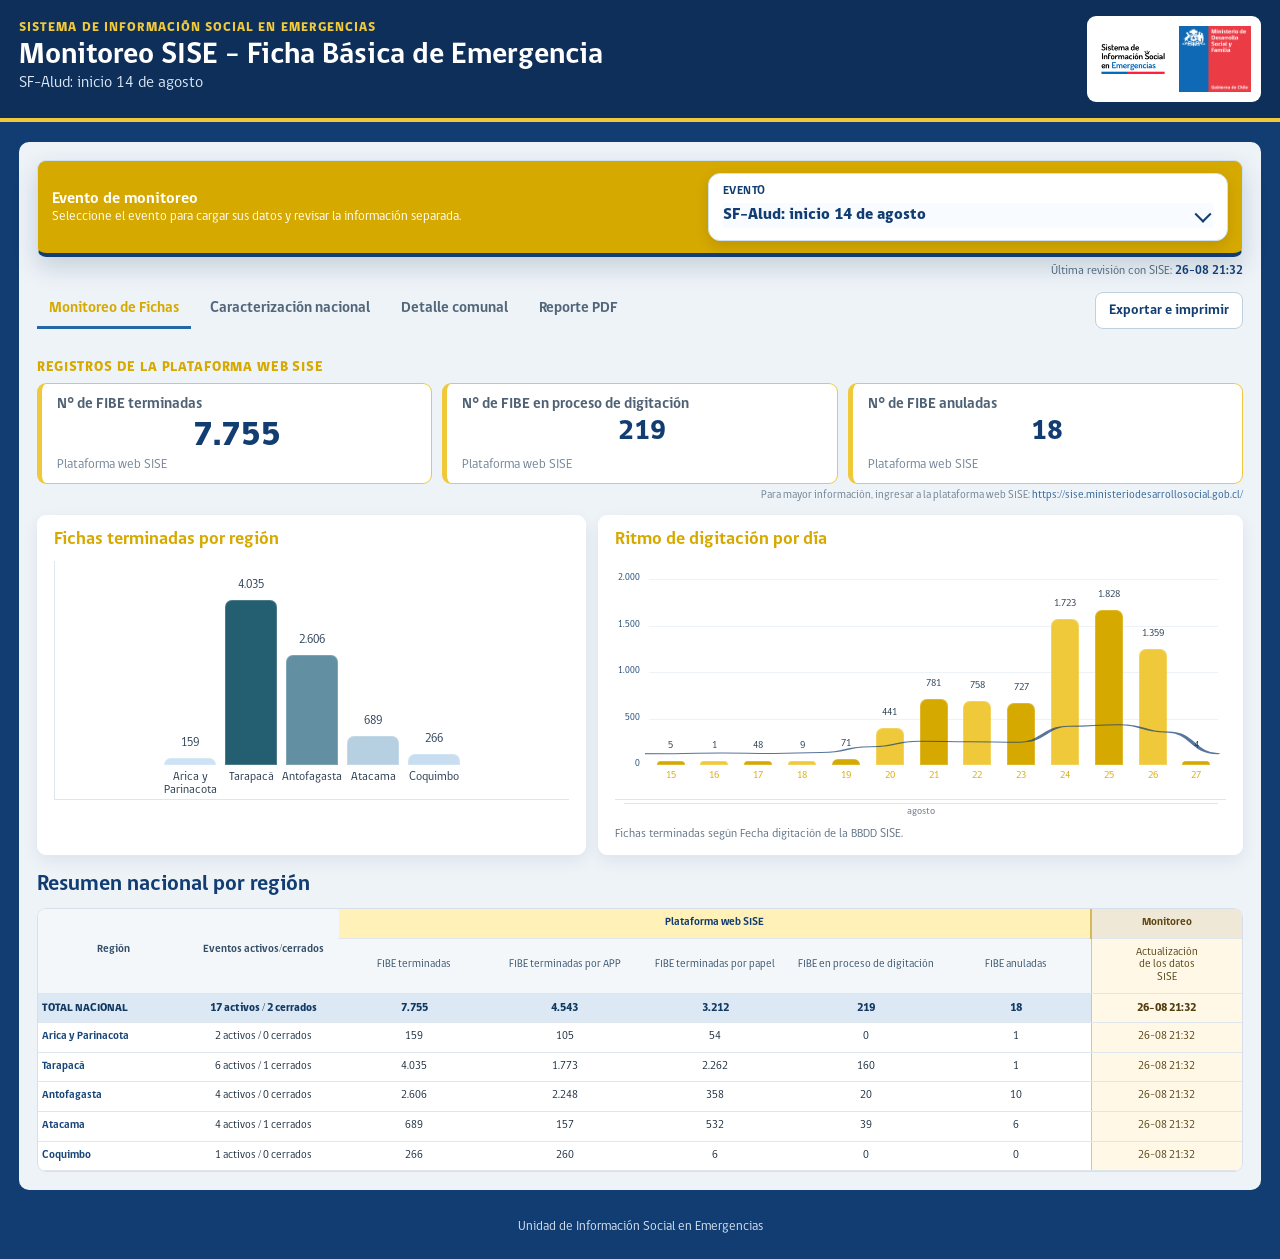
==== emergencias/index.html @ f229f6dd "Robustecer reporte PDF por evento" ====
<!doctype html>
<html lang="es">
<head>
<meta charset="utf-8">
<meta name="viewport" content="width=device-width,initial-scale=1">
<title>Monitoreo SISE - Ficha Básica de Emergencia</title>
<script src="assets/data/historico-cloud.config.js"></script>
<style>
@font-face{font-family:GobCL;src:url("assets/fonts/gobCL_Regular.otf")}@font-face{font-family:GobCL;src:url("assets/fonts/gobCL_Bold.otf");font-weight:700}@font-face{font-family:GobCL;src:url("assets/fonts/gobCL_Heavy.otf");font-weight:800}
:root{--azul:#123d72;--azul2:#2467a5;--amarillo:#d6a900;--amarillo2:#f0c93b;--fondo:#eef3f8;--borde:#d7e0ea;--texto:#18293b;--muted:#607286;--verde:#16734c;--rojo:#b54138;--naranjo:#b87500}
*{box-sizing:border-box}body{margin:0;background:var(--azul);color:var(--texto);font-family:GobCL,Arial,Helvetica,sans-serif;font-size:15px}.wrap{width:min(1500px,97%);margin:auto}
header{background:#0d2f5a;border-bottom:4px solid var(--amarillo2);color:#fff}.head{display:flex;justify-content:space-between;align-items:center;gap:22px;padding:16px 0}.eyebrow{display:block;color:var(--amarillo2);font-size:13px;font-weight:800;letter-spacing:.08em;text-transform:uppercase;margin-bottom:5px}.brand h1{margin:0 0 4px;font-size:30px}.brand p{margin:0;color:#dce8f5;font-size:16px}.meta{margin-top:7px;font-size:13px;color:#eaf3fc}.logos{display:flex;gap:10px;background:#fff;padding:7px 10px;border-radius:9px}.logos img{width:72px;height:72px;object-fit:contain}
main{padding:20px 0 30px}.shell{background:var(--fondo);border-radius:10px;padding:18px}.eventbar{display:flex;justify-content:space-between;align-items:center;gap:12px;background:#fff;border:1px solid var(--borde);border-radius:9px;padding:12px 14px;margin-bottom:12px}.eventbar label{display:grid;gap:5px;color:#465a6f;font-size:13px;font-weight:700}.eventbar select{min-width:260px;border:1px solid #cbd7e3;border-radius:7px;padding:9px 10px;background:#fff;color:var(--texto);font:700 14px GobCL,Arial}.event-status{color:#607286;font-size:13px;text-align:right}.topbar{display:flex;justify-content:space-between;align-items:center;gap:14px;margin-bottom:17px}.nav{display:flex;gap:7px;flex-wrap:wrap}.nav button{border:0;background:transparent;color:#52667a;padding:10px 12px;border-bottom:3px solid transparent;font:700 15px GobCL,Arial;cursor:pointer;transition:transform .18s ease,color .18s ease,background .18s ease,box-shadow .18s ease}.nav button:hover{transform:translateY(-2px);color:var(--azul);background:#fff;box-shadow:0 5px 12px rgba(20,52,84,.12)}.nav button.active{color:var(--azul);border-bottom-color:var(--amarillo2)}.nav button.ingreso-regional{background:#174D8C;color:#fff;border-radius:8px;border-bottom:0;display:inline-flex;align-items:center;gap:7px}.nav button.ingreso-regional:before{content:"▤";font-size:15px}.nav button.ingreso-regional:hover{background:#174D8C;color:#fff}.nav button.ingreso-regional.active{background:#123f74;color:#fff;border-bottom:0}.downloads{position:relative}.download-toggle,.btn{border:1px solid #bfd0e0;border-radius:8px;background:#fff;color:var(--azul);padding:10px 13px;font:700 14px GobCL,Arial;cursor:pointer;text-decoration:none}.download-menu{display:none;position:absolute;right:0;top:44px;z-index:20;background:#fff;border:1px solid var(--borde);border-radius:8px;padding:8px;min-width:235px}.download-menu.open{display:grid;gap:6px}.download-menu .btn{text-align:left;font-weight:400}
.panel{display:none}.panel.active{display:block}.summary-row{display:grid;grid-template-columns:minmax(260px,1fr) minmax(520px,2fr);gap:12px;align-items:start;margin-bottom:14px}.summary-row .summary-block{margin-bottom:0}.summary-row .summary-block:first-child{padding-right:12px;border-right:2px solid #b9c8d8}.summary-block{margin-bottom:14px}.section-label{margin:0 0 8px;color:var(--amarillo);font-size:14px;font-weight:800;letter-spacing:.06em;text-transform:uppercase}.sise-note{text-align:right;font-size:11px;color:#6b7f91;margin:6px 0 0}.sise-note a{color:#2b5f93;text-decoration:none}.label-date{font-size:.86em;font-style:italic;font-weight:400}.metric-grid{display:grid;gap:10px}.regional-grid,.sise-grid{grid-template-columns:repeat(3,minmax(0,1fr))}.summary-row .regional-grid{grid-template-columns:repeat(2,minmax(0,1fr))}.summary-row #kpiAlfa{grid-template-columns:1fr}.metric{background:#fff;border:1px solid #d8c870;border-left:5px solid var(--amarillo2);border-radius:9px;padding:12px 15px;min-height:98px;display:flex;flex-direction:column}.metric.submetric{background:#f5f7fa}.metric.hero{border-left-color:var(--amarillo2)}.metric-label{color:#4f6275;font-size:15px;font-weight:700;line-height:1.2}.metric-value{margin-top:4px;font-size:27px;line-height:1;color:var(--azul);font-weight:800;text-align:center;align-self:center;width:100%}.metric.hero .metric-value{font-size:34px}.metric-source{margin-top:auto;padding-top:6px;color:#718396;font-size:13px}.content-section{margin-top:18px}.content-title{margin:0 0 12px;font-size:22px;color:var(--azul)}.filterbar{display:flex;gap:10px;flex-wrap:wrap;margin:0 0 14px}.filterbar label{display:grid;gap:5px;color:#465a6f;font-size:13px;font-weight:700}.filterbar select,.filterbar input{min-width:220px;border:1px solid #cbd7e3;border-radius:7px;padding:10px;background:#fff;color:var(--texto);font:14px GobCL,Arial}.note-box{background:#fff8dc;border-left:4px solid var(--amarillo2);padding:10px 12px;margin:0 0 12px;color:#4f3c00;font-size:13px}.matrix-title{margin:16px 0 8px;color:var(--azul);font-size:17px}.affect-matrix{border-top:2px solid #111;border-bottom:2px solid #111;min-width:760px}.affect-matrix th{background:#fff!important;color:#002f5f!important;font-weight:700;border-bottom:1px solid #111}.affect-matrix tbody tr:nth-child(odd) td{background:#dcebf6}.affect-matrix tbody td{text-align:right}.affect-matrix tbody td:first-child{text-align:left;font-weight:700}.affect-matrix .national-row td{background:#dcebf6!important;color:#002f5f!important;font-weight:700}
.tablebox{background:#fff;border:1px solid var(--borde);border-radius:9px;overflow:hidden}.monitor-table{width:100%;border-collapse:collapse;table-layout:fixed}.monitor-table th,.monitor-table td{padding:8px 4px;border-bottom:1px solid #dfe6ed;text-align:center;font-size:11px;line-height:1.15;vertical-align:middle}.monitor-table thead th{background:#f4f7fa;color:#35506b;font-weight:400}.monitor-table thead tr:first-child th{font-weight:600}.group-regional{background:#dce8f4!important;color:#143e70!important;border-right:1px solid #b9c8d8}.group-sise{background:#d4e2f0!important;color:#143e70!important}.group-monitor{background:#efe8d6!important;color:#5d4511!important;border-left:2px solid #d6b85e}.monitor-col{background:#fff8e6!important;color:#513d10!important;width:86px;max-width:90px;font-size:11px;line-height:1.05}.monitor-col.update{width:76px;max-width:80px}.monitor-col .status{white-space:normal;padding:5px 7px;font-size:11px;line-height:1.05}.agregada-end{border-right:2px solid #9fb2c6!important}.regional-end{border-right:1px solid #b9c8d8}.sise-end{border-right:1px solid #b9c8d8}.subgroup{background:#eef3f7!important;color:#496379!important}.subgroup-start{border-left:1px solid #c2d0dc}.name-cell{text-align:left!important;white-space:nowrap;font-weight:700;color:#174579}.national-row td{background:#dce8f4;color:#113962;font-weight:800}.national-row .subgroup{background:#d7e2ec!important;color:#173f64!important}.region-row{cursor:pointer;transition:transform .18s ease,box-shadow .18s ease}.region-row:hover{transform:translateY(-2px);box-shadow:0 5px 12px rgba(20,52,84,.12)}.region-row:hover td{background:#f7fafc}.row-progress td{background:#fffaf0}.row-progress .name-cell{box-shadow:inset 4px 0 0 var(--amarillo2);padding-left:16px!important}.row-progress:hover td{background:#fff4d6}.status{display:inline-flex;align-items:center;justify-content:center;gap:6px;border-radius:999px;padding:6px 9px;font-size:12px;font-weight:400;white-space:nowrap}.status:before{content:"";width:7px;height:7px;border-radius:50%}.pending{background:#f7e2df;color:var(--rojo)}.pending:before{background:var(--rojo)}.progress{background:#fff0ce;color:var(--naranjo);border:1px solid #f0c76a}.progress:before{background:var(--amarillo2)}.done,.national{background:#dff2e8;color:var(--verde)}.done:before,.national:before{background:var(--verde)}.empty{padding:28px;text-align:center;color:var(--muted)}
.monitor-col{white-space:normal;overflow-wrap:anywhere}
#caracterizacion .sise-grid{grid-template-columns:repeat(4,minmax(0,1fr))}#caracterizacion .metric{min-height:122px}#caracterizacion .metric.hero .metric-value{font-size:27px}
.form-card{background:#fff;border:1px solid var(--borde);border-radius:9px;overflow:hidden}.form-head{background:var(--azul2);color:#fff;border-left:5px solid var(--amarillo2);padding:14px 17px}.form-head h2{margin:0;font-size:21px}.form-head p{margin:4px 0 0;color:#e4eff9;font-size:13px}.form-body{padding:20px}.formgrid{display:grid;grid-template-columns:repeat(3,minmax(0,1fr));gap:14px}.field label{display:block;color:#465a6f;font-size:14px;font-weight:700;margin-bottom:6px}.field input,.field select,.field textarea{width:100%;border:1px solid #cbd7e3;border-radius:7px;padding:11px;background:#fff;color:var(--texto);font:15px GobCL,Arial}.field textarea{min-height:92px}.wide{grid-column:1/-1}.entry-table{margin-top:15px}.entry-table .commune-table{min-width:760px}.entry-table input{width:100%;border:1px solid #cbd7e3;border-radius:6px;padding:8px;text-align:right;font:14px GobCL,Arial}.entry-table td:first-child{font-weight:700;color:#174579}.form-actions{display:flex;justify-content:flex-end;align-items:center;gap:10px;margin-top:15px}.primary{background:var(--azul);color:#fff;border-color:var(--azul)}.btn.report-generate{background:var(--amarillo2);color:#17324d;border-color:var(--amarillo);font-weight:800}.manual-id{display:none;margin-top:8px}.robot-note,.saving-note{margin-top:8px;color:var(--muted);font-size:13px}.saving-note{font-weight:700;color:var(--azul)}.saving-overlay[hidden]{display:none}.saving-overlay{position:fixed;inset:0;z-index:3000;background:rgba(8,29,54,.72);display:flex;align-items:center;justify-content:center;padding:20px;cursor:wait;touch-action:none}.saving-dialog{background:#fff;border-left:5px solid var(--amarillo2);border-radius:9px;box-shadow:0 12px 34px rgba(0,0,0,.28);color:var(--azul);min-width:min(380px,90vw);padding:22px 26px;text-align:center}.saving-dialog strong{display:block;font-size:20px;margin-bottom:6px}.saving-dialog span{color:#607286;font-size:14px}html.saving-lock,body.saving-lock{overflow:hidden}
.modal-backdrop{display:none;position:fixed;inset:0;background:rgba(8,29,54,.67);z-index:1000;padding:25px;align-items:center;justify-content:center}.modal-backdrop.open{display:flex}.modal{background:#fff;width:min(1350px,98vw);max-height:90vh;border-radius:10px;overflow:hidden}.modal-head{background:var(--azul2);color:#fff;border-left:5px solid var(--amarillo2);display:flex;align-items:center;justify-content:space-between;padding:14px 18px}.modal-head h2{margin:0;font-size:21px}.modal-close{border:0;background:transparent;color:#fff;font-size:28px;cursor:pointer}.modal-body{padding:16px;overflow:auto;max-height:calc(90vh - 65px)}.commune-table{width:100%;border-collapse:collapse;min-width:1150px}.commune-table th,.commune-table td{padding:10px 8px;border-bottom:1px solid #dfe6ed;text-align:center;font-size:13px}.commune-table th{background:#e5eef7;color:#234b73;font-weight:400}.commune-table td:first-child,.commune-table th:first-child{text-align:left;white-space:nowrap}.footer{color:#d9e5f1;padding:0 0 26px;text-align:center;font-size:13px}.print-only{display:none}
@media(max-width:900px){.wrap{padding:0 16px}.shell{padding:22px}.eventbar{align-items:flex-start}.eventbar select{min-width:220px}.topbar{align-items:flex-start;gap:14px}.nav{max-width:100%;overflow-x:auto;padding-bottom:4px;flex-wrap:nowrap}.nav button{white-space:nowrap;min-height:46px}.downloads{align-self:flex-end}.regional-grid,.sise-grid{grid-template-columns:repeat(2,minmax(0,1fr))}.formgrid{grid-template-columns:repeat(2,minmax(0,1fr))}.tablebox{overflow-x:auto;-webkit-overflow-scrolling:touch;border-radius:10px}.tablebox:before{content:"Deslice la tabla hacia los lados";display:block;padding:9px 12px;background:#f6f9fc;color:#607286;font-size:12px;border-bottom:1px solid var(--borde)}.monitor-table{min-width:1080px}.commune-table{min-width:1050px}.monitor-table th,.monitor-table td,.commune-table th,.commune-table td{padding:11px 9px;font-size:13px}.name-cell,.monitor-table td:first-child,.monitor-table th:first-child,.commune-table td:first-child,.commune-table th:first-child{position:sticky;left:0;z-index:2;background:#fff}.monitor-table thead th:first-child,.commune-table thead th:first-child{z-index:3;background:#e5eef7}.national-row .name-cell{background:#dce8f4}.modal-backdrop{padding:12px}.modal{width:100%;max-height:92vh}.modal-body{padding:10px}}@media(max-width:650px){body{font-size:16px}.wrap{padding:0 12px}header{padding:16px 0 14px}.head{flex-direction:column;align-items:flex-start;gap:10px}.brand h1{font-size:25px;line-height:1.08}.brand p{font-size:16px}.brand .eyebrow{font-size:12px;margin-bottom:6px}.meta{font-size:13px}.logos{align-self:flex-start;justify-content:flex-start;gap:8px;padding:7px 9px;border-radius:8px}.logos img{width:64px;height:42px}.shell{margin:14px 0 20px;padding:16px 12px;border-radius:14px}.eventbar,.topbar{flex-direction:column;align-items:stretch}.eventbar select{min-width:0;width:100%}.event-status{text-align:left}.downloads{width:100%;align-self:stretch}.download-toggle,.download-menu,.download-menu .btn{width:100%}.download-menu{position:static;margin-top:8px}.nav{display:flex;gap:8px;margin:0 -2px;padding:0 2px 8px;overflow-x:auto}.nav button{flex:0 0 auto;padding:11px 13px;font-size:15px;border-radius:8px}.content-title{font-size:21px}.section-label{font-size:12px;line-height:1.25}.regional-grid,.sise-grid{grid-template-columns:repeat(2,minmax(0,1fr));gap:8px}.metric{min-height:116px;padding:12px;border-radius:10px}.metric-label{font-size:13px;line-height:1.25}.metric-value,.metric.hero .metric-value{font-size:25px}.metric-source{font-size:12px}.formgrid{grid-template-columns:1fr;gap:13px}.wide{grid-column:auto}.form-body{padding:15px}.field label{font-size:14px}.field input,.field select,.field textarea{min-height:46px;font-size:16px;padding:11px 12px}.field textarea{min-height:105px}.form-actions{justify-content:stretch}.form-actions .btn{width:100%;min-height:48px}.filterbar{display:grid}.filterbar select{min-width:0;width:100%}.tablebox{margin:0 -4px}.monitor-table{min-width:980px}.commune-table{min-width:980px}.monitor-table th,.monitor-table td,.commune-table th,.commune-table td{font-size:12px;padding:10px 8px}.status{padding:6px 8px;font-size:12px}.modal-head h2{font-size:18px}.modal-close{font-size:32px}.sise-note{text-align:left;line-height:1.35}}@media(max-width:420px){.regional-grid,.sise-grid{grid-template-columns:1fr}.metric{min-height:94px}.brand h1{font-size:23px}.logos img{width:58px;height:38px}.monitor-table{min-width:920px}.commune-table{min-width:920px}}
@media(max-width:900px){.summary-row{grid-template-columns:1fr}.summary-row .summary-block:first-child{padding-right:0;border-right:0;border-bottom:2px solid #b9c8d8;padding-bottom:12px}}
@page{size:A4 landscape;margin:10mm 10mm 14mm}@media print{*{box-shadow:none!important;text-shadow:none!important;animation:none!important;transition:none!important}body{background:#fff!important;color:#17324d;font-size:9pt}.wrap{width:100%;max-width:none;padding:0}.print-only{display:block}.eventbar,.topbar,#carga,#detalle,#historial,.modal-backdrop,.download-menu,.downloads,.nav,.sise-note,.metric-source,.print-hide{display:none!important}header{background:#fff;color:#17324d;border:0;border-bottom:2px solid var(--amarillo2);padding:0 0 4mm;margin:0 0 4mm}.head{display:grid;grid-template-columns:1fr auto;align-items:start;gap:8mm;padding:0}.brand .eyebrow{color:var(--amarillo);font-size:9pt;letter-spacing:.05em;margin:0 0 1mm}.brand h1{font-size:18pt;line-height:1.05;color:var(--azul);margin:0}.brand p{font-size:12pt;color:#17324d;margin:1mm 0 0}.brand .print-header-source{font-size:9pt;color:#43566b;margin-top:2mm}.meta{font-size:9pt;color:#43566b;margin-top:2mm}.logos{background:#fff;border:0;border-radius:0;padding:0;gap:4mm}.logos img{width:22mm;height:16mm;object-fit:contain}.shell{background:#fff;border:0;border-radius:0;padding:0 0 8mm}.panel{display:block!important}.panel:not(#resumen){display:none!important}.print-title{background:#fff;color:var(--azul);border-left:4px solid var(--amarillo2);padding:0 0 0 3mm;margin:0 0 2mm;font-size:12pt;font-weight:800}.summary-row{display:block;margin-bottom:0}.summary-row .summary-block:first-child{padding-right:0;border-right:0}.summary-block{border:0;margin:0 0 4mm;padding:0}.section-label{color:var(--azul);font-size:11pt;font-weight:800;margin:0 0 1.5mm;letter-spacing:.03em}.metric-grid{display:table;width:100%;border-collapse:collapse;margin:0 0 2mm}.regional-grid,.sise-grid{grid-template-columns:none}.metric{display:table-row;background:#fff!important;border:0;min-height:0;padding:0}.metric-label,.metric-value{display:table-cell;border:1px solid #d8e1ea;padding:2mm 3mm;vertical-align:middle}.metric-label{width:72%;font-size:9pt;color:#17324d;font-weight:400}.metric-value,.metric.hero .metric-value{width:28%;font-size:10pt;color:#17324d;font-weight:800;text-align:right}.summary-block:first-of-type .section-label:after{content:" - Indicador | Valor";font-weight:400;color:#607286}.summary-block:nth-of-type(2) .section-label:after{content:" - Indicador | Valor";font-weight:400;color:#607286}.content-section{margin-top:3mm}.content-title{display:block;font-size:12pt;color:var(--azul);margin:0 0 2mm;border-left:4px solid var(--amarillo2);padding-left:3mm}.tablebox{overflow:visible;border:0;border-radius:0;background:#fff}.monitor-table{width:100%;border-collapse:collapse;table-layout:fixed;page-break-inside:auto}.monitor-table th,.monitor-table td{font-size:9pt;line-height:1.25;padding:2mm 1.8mm;border:1px solid #d8e1ea;text-align:center;white-space:normal;color:#17324d}.monitor-table thead tr:first-child th,.monitor-table thead th{background:var(--azul)!important;color:#fff!important;font-size:9.5pt;font-weight:800}.monitor-table thead tr:nth-child(2) th{background:#174d8c!important;color:#fff!important;font-size:9pt}.group-monitor,.monitor-table th:nth-child(12),.monitor-table th:nth-child(13),.monitor-table td:nth-child(12),.monitor-table td:nth-child(13){display:none!important}.name-cell{text-align:left!important;white-space:normal;font-weight:800;color:#17324d}.national-row td{background:#eef2f5!important;color:#17324d!important;font-weight:800}.national-row .subgroup,.subgroup{background:#fff!important;color:#17324d!important}.region-row:hover,.region-row:hover td{transform:none;background:inherit}.status{background:transparent!important;color:#17324d!important;border:0;padding:0;font-size:9pt}.status:before{display:none}.print-notice{position:fixed;right:10mm;bottom:5mm;width:120mm;margin:0;text-align:right;font-size:8pt;color:#5e6d7b}.print-date{position:fixed;left:10mm;bottom:5mm;margin:0;font-size:8pt;color:#5e6d7b}.print-date:after{content:"  | Página " counter(page)}.print-sources{position:fixed;left:10mm;bottom:9mm;margin:0;font-size:8pt;line-height:1.35;color:#5e6d7b}.footer{display:none}}
.matrix-box{border:2px solid var(--amarillo2);border-radius:12px;padding:16px 18px;background:#fff}
.matrix-box .affect-matrix{border:0;min-width:760px;margin-top:8px;border-radius:5px;overflow:hidden}
.matrix-box .affect-matrix{table-layout:fixed}
.matrix-box .affect-matrix col{width:14.28%}
.matrix-box .affect-matrix th{background:var(--azul)!important;color:#fff!important;border:1px solid #d8e1ea;font-weight:700;text-align:center!important}
.matrix-box .affect-matrix tbody td{border:1px solid #d8e1ea}
.matrix-box .affect-matrix tbody td{background:#fff!important;text-align:center}
.matrix-box .affect-matrix tbody td:first-child{text-align:left!important}
.matrix-box .affect-matrix .row-total,.matrix-box .affect-matrix .national-row td{background:var(--azul)!important;color:#fff!important;font-weight:800}
.damage-cards{display:grid;grid-template-columns:repeat(6,minmax(0,1fr));gap:14px;margin:0 0 18px}
.damage-cards.enseres{grid-template-columns:repeat(5,minmax(0,1fr))}
.damage-title{margin:0 0 12px;color:var(--azul);font-size:15px;font-weight:800;text-transform:uppercase;letter-spacing:.02em;display:flex;align-items:center;gap:10px}
.damage-title:before{content:"";width:34px;height:34px;border-radius:50%;background:#073b78;color:#fff;display:inline-flex;align-items:center;justify-content:center;background-position:center;background-repeat:no-repeat;background-size:20px}
.damage-title.vivienda:before{content:"⌂";font-size:25px;line-height:1}
.damage-title.enseres:before{content:"▧";font-size:21px;line-height:1}
.damage-card{background:#fff;border:1px solid #d8e1ea;border-radius:8px;padding:10px 8px;text-align:center;min-height:90px;transition:transform .18s ease,box-shadow .18s ease,border-color .18s ease;display:flex;flex-direction:column;justify-content:center}
.damage-card:hover{transform:translateY(-3px);box-shadow:0 8px 18px rgba(20,52,84,.16);border-color:#b9c8d8}
.matrix-box .affect-matrix tbody td{transition:transform .18s ease,box-shadow .18s ease,background .18s ease}
.matrix-box .affect-matrix tbody td:not(:first-child):hover{position:relative;z-index:2;transform:translateY(-2px);box-shadow:0 6px 14px rgba(20,52,84,.14);background:#f8fbff!important}
.damage-card em{display:none}
.damage-card span{display:block;color:#17324d;font-size:13px;font-weight:800;line-height:1.15}
.damage-card strong{display:block;margin-top:5px;font-size:30px;line-height:1;font-weight:800;text-align:center;width:100%}
.damage-card small{display:block;margin-top:5px;color:#3f5772;font-size:12px;font-weight:700}
.damage-card.c0 strong{color:#169b62}.damage-card.c1 strong{color:#f2b600}.damage-card.c2 strong{color:#f06f2f}.damage-card.c3 strong{color:#ef3b3a}.damage-card.c4 strong{color:#9a248f}.damage-card.total strong{color:var(--azul)}
.affect-matrix .damage-head{background:var(--azul)!important;color:#fff!important;text-align:left!important}
.affect-matrix .damage-head strong{display:block;font-size:13px;font-weight:800;line-height:1.2}
.affect-matrix thead th[colspan]{font-size:13px;font-weight:800;line-height:1.2;text-align:center!important}
.affect-matrix .damage-head small{display:block;margin-top:3px;color:#dce9f5;font-size:13px;font-weight:800;line-height:1.2}
.entry-table thead th{background:var(--azul)!important;color:#fff!important}
.entry-table tbody td:first-child{background:#e8f1fa;color:#0b3b6f}
.metric-pct{display:block;margin-top:4px;color:#5f7184;font-size:13px;font-weight:700}
.th-center{display:block;text-align:center}
.eventbar{display:grid;grid-template-columns:1fr minmax(320px,520px);align-items:center;gap:16px;background:var(--azul);border:1px solid #0b2e58;border-bottom:4px solid var(--amarillo2);box-shadow:0 10px 24px rgba(9,44,82,.18);color:#fff}
.event-copy strong{display:block;color:#fff;font-size:16px}.event-copy span{display:block;margin-top:3px;color:#dce8f5;font-size:13px}.eventbar label{position:relative;display:grid;gap:6px;background:#f8fbff;border:1px solid #dce8f5;border-radius:12px;padding:11px 14px 12px;box-shadow:0 5px 14px rgba(0,0,0,.12)}.eventbar label span{color:var(--azul);font-size:12px;text-transform:uppercase;letter-spacing:.04em}.eventbar select{display:none}.event-select{position:relative}.event-select-btn{width:100%;border:0;background:#f8fbff;color:var(--azul);font:800 16px GobCL,Arial;text-align:left;padding:4px 34px 4px 0;cursor:pointer}.event-select-btn:after{content:"";position:absolute;right:4px;top:50%;width:10px;height:10px;border-right:2px solid var(--azul);border-bottom:2px solid var(--azul);transform:translateY(-65%) rotate(45deg)}.event-options{display:none;position:absolute;z-index:30;left:0;right:0;top:calc(100% + 10px);background:#fff;border:1px solid #cfe0f2;border-radius:12px;padding:8px;box-shadow:0 16px 28px rgba(9,44,82,.2)}.event-options.open{display:grid;gap:6px}.event-option{border:0;border-radius:9px;background:#f4f8fc;color:var(--azul);padding:12px 13px;text-align:left;font:700 14px GobCL,Arial;cursor:pointer}.event-option:hover,.event-option.active{background:#dce8f4;color:#123f74}.eventbar label:focus-within{border-color:var(--amarillo2);box-shadow:0 0 0 3px rgba(240,201,59,.28),0 5px 14px rgba(0,0,0,.12)}.event-status{display:none}.sise-update-line{margin:-4px 0 14px;text-align:right;color:#496379;font-size:12px}.sise-update-line strong{color:var(--azul);font-weight:700}.shell.loading .panel{opacity:.35;transform:translateY(5px)}.panel{transition:opacity .28s ease,transform .28s ease}.panel.active{animation:panelIn .34s ease both}@keyframes panelIn{from{opacity:.25;transform:translateY(8px)}to{opacity:1;transform:none}}
.chart-grid{display:grid;grid-template-columns:minmax(0,.92fr) minmax(0,1.08fr);gap:12px;margin:0 0 16px}.chart-card{min-width:0;overflow:hidden;background:#fff;border:1px solid #fff;border-radius:9px;padding:14px 16px;box-shadow:0 6px 16px rgba(20,52,84,.08)}.chart-card h3{margin:0 0 12px;color:var(--azul);font-size:18px}.bar-chart{position:relative;display:grid;grid-auto-flow:column;grid-auto-columns:minmax(54px,1fr);align-items:stretch;gap:4px;min-height:238px;border-left:1px solid #dfe6ed;border-bottom:1px solid #dfe6ed;padding:18px 8px 0}.bar-chart:not(.daily-chart){grid-auto-columns:minmax(44px,60px);justify-content:center;gap:1px}.daily-chart{grid-auto-columns:minmax(0,1fr);gap:1px}.chart-empty{min-height:238px;border-left:1px solid #dfe6ed;border-bottom:1px solid #dfe6ed;display:grid;place-items:center;text-align:center;color:#607286;font-size:13px;padding:18px}.bar-item{position:relative;z-index:1;display:flex;flex-direction:column;justify-content:flex-end;align-items:center;gap:6px;height:220px;text-align:center;min-width:0}.bar-value{font-size:12px;color:#253b52;font-weight:400;min-height:15px}.bar{width:min(52px,86%);min-height:3px;border-radius:7px 7px 0 0;background:var(--bar-color,#2467a5);box-shadow:inset 0 0 0 1px rgba(255,255,255,.18);animation:barGrow .45s ease both}.daily-chart .bar{width:min(28px,68%)}.daily-chart .bar-value{font-size:10px}.daily-chart .bar-label{font-size:10px}.bar-label{font-size:12px;color:#26394d;line-height:1.05;min-height:28px;display:flex;flex-direction:column;align-items:center;justify-content:flex-start}.bar-label small{display:block;color:#607286;font-size:10px;text-transform:uppercase}.month-axis{display:grid;gap:1px;margin:3px 0 0 1px;padding:0 8px}.month-axis span{border-top:1px solid #dfe6ed;color:#607286;font-size:10px;line-height:16px;text-align:center;text-transform:lowercase}.trend-line{position:absolute;z-index:2;left:8px;right:8px;top:78px;bottom:38px;width:calc(100% - 16px);height:calc(100% - 116px);overflow:visible;pointer-events:none}.trend-line path{fill:none;stroke:#d6a900;stroke-width:.85;stroke-linecap:round;stroke-linejoin:round;opacity:.7}.chart-note{margin:8px 0 0;color:#607286;font-size:12px}.car-hero{display:grid;grid-template-columns:1fr 460px;gap:12px;margin-bottom:14px}.car-strip{display:grid;grid-template-columns:repeat(4,minmax(0,1fr));background:#eef5ff;border:1px solid #fff;border-radius:9px;overflow:hidden}.car-stat{padding:12px 12px;text-align:center;border-right:1px solid #cfe0f2}.car-stat:last-child{border-right:0}.car-icon{width:66px;height:66px;margin:0 auto 7px;border-radius:50%;display:grid;place-items:center;background:#fff8d8}.car-icon svg{width:46px;height:46px;fill:none;stroke:var(--amarillo);stroke-width:2.35;stroke-linecap:round;stroke-linejoin:round}.car-stat strong{display:block;color:#071b30;font-size:28px;line-height:1}.car-stat em{display:block;margin:3px 0 7px;color:var(--azul);font-style:normal;font-weight:400;font-size:12px;line-height:1.15}.car-stat span{display:block;color:#465a6f;font-size:13px;font-weight:400;line-height:1.15}.donut-box{display:grid;grid-template-columns:1fr 1fr;gap:10px;background:#eef5ff;border:1px solid #fff;border-radius:9px;padding:12px}.donut{display:grid;grid-template-columns:86px 1fr;align-items:center;gap:10px}.donut-ring{width:80px;height:80px;border-radius:50%;display:grid;place-items:center;background:conic-gradient(var(--donut-color) var(--p),#cdddf9 0)}.donut-ring span{background:#fff;border-radius:50%;width:52px;height:52px;display:grid;place-items:center;font-weight:400;color:#1c3450;font-size:12px}.donut label{color:#1c3450;font-size:13px;font-weight:400;line-height:1.15}.donut label strong{display:block;font-size:28px;line-height:1;color:#071b30;font-weight:800;margin-bottom:4px}@keyframes barGrow{from{height:0}to{height:var(--h)}}@media(max-width:900px){.eventbar{grid-template-columns:1fr}.chart-grid,.car-hero{grid-template-columns:1fr}.bar-chart{overflow-x:auto}.car-strip{grid-template-columns:repeat(2,minmax(0,1fr))}.car-stat:nth-child(2){border-right:0}.car-stat{border-bottom:1px solid #cfe0f2}.donut-box{grid-template-columns:1fr}}
.daily-chart.has-axis{padding-left:34px}.chart-y-axis{position:absolute;z-index:0;left:0;top:18px;bottom:34px;width:30px;display:grid;grid-template-rows:repeat(5,1fr);color:#607286;font-size:9px;text-align:right;pointer-events:none}.chart-y-axis span{padding-right:5px;transform:translateY(-6px)}.chart-gridlines{position:absolute;z-index:0;left:34px;right:8px;top:18px;bottom:34px;display:grid;grid-template-rows:repeat(4,1fr);pointer-events:none}.chart-gridlines span{border-top:1px solid #edf2f7}.daily-chart.dense{gap:0;padding-top:24px}.daily-chart.dense .bar{width:min(20px,70%)}.daily-chart.dense .bar-value{font-size:8px;min-height:27px;line-height:1;white-space:nowrap}.daily-chart.dense .bar-label{font-size:9px;min-height:22px}.daily-chart.dense .bar-item:nth-child(2n) .bar-value{transform:translateY(-11px)}.daily-chart.dense .bar-item:nth-child(2n+1) .bar-value{transform:translateY(1px)}.daily-chart.dense .trend-line{top:92px;height:calc(100% - 130px)}.daily-chart.dense .trend-line path{stroke-width:.7;opacity:.62}
.daily-chart .bar-label{color:#d6a900}
.daily-chart.dense .bar-item:nth-child(2n) .bar-value,.daily-chart.dense .bar-item:nth-child(2n) .bar-label{visibility:hidden}.daily-chart.has-axis{border-left:0}.daily-chart.has-axis .chart-y-axis{z-index:3;color:#123d72;background:#fff}.daily-chart.has-axis .chart-gridlines{z-index:0}
.daily-chart.has-axis .chart-y-axis,.daily-chart.has-axis .chart-gridlines{display:block}.daily-chart.has-axis .chart-y-axis span{position:absolute;right:0}.daily-chart.has-axis .chart-gridlines span{position:absolute;left:0;right:0;border-top:1px solid #edf2f7}
body[data-tema="alud"] .eventbar{background:#d6a900;border-color:#cfe0f2;border-bottom-color:#123d72;color:#fff}body[data-tema="alud"] .event-copy strong,body[data-tema="alud"] .event-copy span{color:#fff}body[data-tema="alud"] .eventbar label{background:#fff;border-color:#cfe0f2}body[data-tema="alud"] .event-option:hover,body[data-tema="alud"] .event-option.active{background:#fff1b8;color:#123d72}body[data-tema="alud"] .nav button.active{color:#d6a900;border-bottom-color:#2467a5}body[data-tema="alud"] .group-sise{background:#fff1b8!important;color:#123d72!important}body[data-tema="alud"] .metric{border-left-color:#2467a5;border-color:#f0c93b}body[data-tema="alud"] .chart-card h3{color:#d6a900}body[data-tema="alud"] .trend-line path{stroke:#123d72}
</style>
</head>
<body>
<header><div class="wrap head"><div class="brand"><span class="eyebrow">Sistema de Información Social en Emergencias</span><h1>Monitoreo SISE - Ficha Básica de Emergencia</h1><p id="eventoSubtitulo">Sistema Frontal - Julio</p><div class="meta" id="ultimaActualizacion"></div><p class="print-only print-header-source">Fuente de información: Plataforma web SISE e información ingresada por las regiones.</p></div><div class="logos"><img src="assets/LOGO_SISE.png" alt="Logo SISE"><img src="assets/logo_MDSF.png" alt="Ministerio de Desarrollo Social y Familia"></div></div></header>
<main class="wrap"><div class="shell"><p class="print-only print-notice">Uso restringido e institucional. Resguarde esta información y no la comparta con personas no autorizadas.</p><p class="print-only print-sources">Fuente:<br>• Plataforma web SISE<br>• Información ingresada por las regiones</p><p class="print-only print-date" id="printDate"></p>
<div class="eventbar"><div class="event-copy"><strong>Evento de monitoreo</strong><span>Seleccione el evento para cargar sus datos y revisar la información separada.</span></div><label><span>Evento</span><select id="eventoSelector"></select><div class="event-select"><button type="button" class="event-select-btn" id="eventoBoton">Seleccione evento</button><div class="event-options" id="eventoOpciones"></div></div></label><div class="event-status" id="eventoEstado">Cargando datos del evento...</div></div><div class="sise-update-line" id="siseUpdateLine">Cargando datos desde SISE...</div>
<div class="topbar"><div class="nav"><button class="active" data-tab="resumen">Monitoreo de Fichas</button><button data-tab="caracterizacion">Caracterización nacional</button><button data-tab="detalle">Detalle comunal</button><button data-tab="reporte">Reporte PDF</button></div><div class="downloads"><button class="download-toggle" id="downloadToggle">Exportar e imprimir</button><div class="download-menu" id="downloadMenu"><button class="btn" onclick="abrirReporteImprimible()">Imprimir / guardar PDF</button><button class="btn" onclick="descargarExcel()">Datos Excel</button></div></div></div>
<section id="resumen" class="panel active"><div class="print-only print-title">Monitoreo de Fichas</div><div class="summary-row"><div class="summary-block"><p class="section-label">Información agregada</p><div class="metric-grid regional-grid" id="kpiAlfa"></div></div><div class="summary-block"><p class="section-label">Información autorreportada por la región</p><div class="metric-grid regional-grid" id="kpisRegionales"></div></div></div><div class="summary-block"><p class="section-label">REGISTROS DE LA PLATAFORMA WEB SISE</p><div class="metric-grid sise-grid" id="kpisSise"></div><p class="sise-note">Para mayor información, ingresar a la plataforma web SISE: <a href="https://sise.ministeriodesarrollosocial.gob.cl/" target="_blank" rel="noopener">https://sise.ministeriodesarrollosocial.gob.cl/</a></p></div><div id="monitorCharts"></div><div id="alertasContent"></div><div class="print-only print-title">Resumen nacional por región</div><div class="content-section"><h2 class="content-title">Resumen nacional por región</h2><div id="resumenRegionContent"></div></div><p class="note-box">Fichas aplicadas corresponde a un dato diario reportado por la región. Por regla, el consolidado nunca puede ser menor que la suma de FIBE terminadas y FIBE en proceso de digitación registradas en la plataforma web SISE.</p></section>
<section id="detalle" class="panel"><div class="content-section"><h2 class="content-title">Detalle comunal</h2><div class="filterbar"><label>Región<select id="detalleRegion"></select></label><label>Comuna<select id="detalleComuna"></select></label></div><div id="detalleContent"></div></div></section>

<section id="caracterizacion" class="panel"><div class="content-section"><h2 class="content-title">Caracterización nacional</h2><div class="filterbar"><label>Región<select id="carRegion"></select></label><label>Comuna<select id="carComuna"></select></label></div><div id="caracterizacionContent"></div></div></section>
<section id="reporte" class="panel"><div class="content-section"><h2 class="content-title">Reporte PDF</h2><div class="filterbar"><label>Alcance<select id="reporteAlcance"><option value="general">General</option><option value="region">Por región</option><option value="comuna">Por comuna</option></select></label><label id="reporteRegionLabel">Región<select id="reporteRegion"></select></label><label id="reporteComunaLabel">Comuna<select id="reporteComuna"></select></label><button class="btn report-generate" type="button" id="btnGenerarReporte">Generar reporte</button></div><div id="reporteContent"></div></div></section>
<section id="historial" class="panel"><div class="content-section"><h2 class="content-title">Histórico diario</h2><div class="filterbar"><label>Región<select id="histRegion"></select></label><label>Comuna<select id="histComuna"></select></label><label>Fecha de captura<input type="date" id="histFecha"></label><label>Tipo de registro<select id="histTipo"><option value="">Todos los tipos</option><option value="Carga regional">Carga regional</option><option value="Plataforma web SISE">Plataforma web SISE</option></select></label></div><div id="historialContent"></div></div></section>
<section id="carga" class="panel"><div class="form-card"><div class="form-head"><span class="eyebrow">INGRESO DE INFORMACIÓN</span><h2>Autorreporte regional</h2><p><em>Registre los datos para el monitoreo nacional.</em></p></div><div class="form-body"><form id="formCarga"><div class="formgrid"><div class="field"><label>Región</label><select id="region" required></select></div><div class="field"><label>Fecha y hora de registro</label><input id="fechaLlenado" readonly></div><div class="field"><label>Estado de la actualización de autorreporte regional</label><select id="estadoLlenado" required><option value="">Seleccione estado</option><option value="progress" title="En proceso: la información aún se encuentra en actualización y puede cambiar durante el día.">En proceso</option><option value="done" title="Actualizado: la información del día ha sido revisada y corresponde al reporte definitivo.">Actualizado</option></select><p class="robot-note" id="estadoAyuda"></p></div></div><p class="robot-note" id="robotNote">Seleccione una región para cargar todas sus comunas y registrar la información en una sola acción.</p><div class="tablebox entry-table"><table class="commune-table"><thead><tr><th>Comuna</th><th>Fichas aplicadas</th><th id="encuestadoresLabel">Encuestadores FIBE</th></tr></thead><tbody id="comunasIngresoBody"><tr><td colspan="3">Seleccione una región.</td></tr></tbody></table></div><div class="form-actions"><span class="saving-note" id="guardandoEstado" hidden>Guardando información...</span><button class="btn" type="button" id="limpiarIngreso">Limpiar</button><button class="btn primary" type="submit" id="btnGuardar">Guardar actualización</button></div></form></div></div></section>
</div></main><div class="wrap footer">Unidad de Información Social en Emergencias</div><div class="saving-overlay" id="savingOverlay" role="dialog" aria-live="assertive" aria-modal="true" hidden><div class="saving-dialog"><strong>Guardando información reportada</strong><span>Espere a que finalice el guardado.</span></div></div>
<div class="modal-backdrop" id="communeModal"><div class="modal"><div class="modal-head"><h2 id="modalTitle">Detalle comunal</h2><button class="modal-close" id="modalClose">×</button></div><div class="modal-body" id="modalBody"></div></div></div>
<script>
const regionesChile=['Arica y Parinacota','Tarapacá','Antofagasta','Atacama','Coquimbo','Valparaíso','Metropolitana de Santiago','O’Higgins','Maule','Ñuble','Biobío','La Araucanía','Los Ríos','Los Lagos'];
const regionesSf13=['Atacama','Coquimbo','Valparaíso','Metropolitana de Santiago','O’Higgins','Maule','Ñuble','Biobío','La Araucanía','Los Ríos'];
const regionesMonitoreo=regionesSf13;
const regionesSf27=['Metropolitana de Santiago','O’Higgins','Maule','Ñuble','Biobío','La Araucanía','Los Ríos','Los Lagos'];
const regionesAlud=['Arica y Parinacota','Tarapacá','Antofagasta','Atacama','Coquimbo'];
const regionesIngresoBloqueadas=new Set(['Metropolitana de Santiago','O’Higgins','Maule','Ñuble','Biobío','La Araucanía','Los Ríos']);
const regionesIngreso=regionesMonitoreo.filter(r=>!regionesIngresoBloqueadas.has(r));
const regionesSiseCerradas=new Set(['METROPOLITANADESANTIAGO','OHIGGINS','MAULE','NUBLE','BIOBIO','LAARAUCANIA','LOSRIOS']);
const eventoPredeterminado={id:'sf-alud-20260814',nombre:'SF-Alud: inicio 14 de agosto',subtitulo:'SF-Alud: inicio 14 de agosto',dataUrl:'assets/data/monitoreo-sise-sf-alud-live.json',predeterminado:true,tema:'alud'};
function regionSiseCerrada(r){return regionesSiseCerradas.has(claveTexto(regionCanon(r)).replace(/[^A-Z0-9]+/g,''))}
function encuestadoresVista(d){return regionSiseCerrada(typeof d==='string'?d:d.region)?'Evento SISE cerrado':fmt(typeof d==='number'?d:d.encuestadores)}
const idOrdenRegion={'Arica y Parinacota':'aa-15','Tarapacá':'ab-01','Antofagasta':'ac-02','Atacama':'ad-03','Coquimbo':'ae-04','Valparaíso':'af-05','Metropolitana de Santiago':'dd-13','O’Higgins':'ee-06','Maule':'ff-07','Ñuble':'gg-16','Biobío':'hh-08','La Araucanía':'ii-09','Los Ríos':'jj-14'};
const alfaSenapredComuna={"Atacama":{"Huasco":23,"Alto del Carmen":0,"Vallenar":150,"Freirina":15,"Tierra Amarilla":0,"Caldera":0,"Copiap\u00f3":60,"Cha\u00f1aral":0,"Diego de Almagro":0},"Coquimbo":{"Andacollo":450,"Canela":14,"Coquimbo":7600,"Combarbal\u00e1":0,"Illapel":38,"La Higuera":800,"La Serena":1502,"Los Vilos":9,"Monte Patria":6400,"Ovalle":33,"Paihuano":111,"Punitaqui":1502,"R\u00edo Hurtado":15,"Salamanca":1004,"Vicu\u00f1a":1},"Valpara\u00edso":{"Cabildo":0,"Cartagena":450,"El Tabo":260,"La Ligua":0,"Putaendo":872,"Quilpu\u00e9":501,"San Esteban":7,"Valpara\u00edso":646,"Vi\u00f1a del Mar":1265,"Casablanca":200,"Conc\u00f3n":50,"Juan Fernandez":0,"Puchuncav\u00ed":561,"Quintero":0,"Isla de Pascua":0,"Los Andes":0,"Calle Larga":0,"Rinconada":6,"Papudo":2,"Petorca":0,"Zapallar":0,"Quillota":206,"La Calera":102,"Hijuelas":0,"La Cruz":167,"Nogales":160,"San Antonio":252,"Algarrobo":1,"El Quisco":264,"Santo Domingo":4,"San Felipe":700,"Catemu":1150,"Llay Llay":1000,"Panquehue":205,"Santa Mar\u00eda":115,"Limache":162,"Olmu\u00e9":1074,"Villa Alemana":482},"Metropolitana de Santiago":{"Talagante":70,"Puente Alto":0,"Cerrillos":80,"Mar\u00eda Pinto":20,"Melipilla":370,"Lampa":983,"Cerro Navia":3400,"Independencia":2,"San Jos\u00e9 de Maipo":15,"Isla de Maipo":50,"San Ram\u00f3n":0,"Pe\u00f1aflor":12,"La Pintana":25,"Maip\u00fa":243,"La Florida":6,"Padre Hurtado":2,"El Bosque":100,"Lo Espejo":200,"Macul":800,"Pirque":43},"O\u2019Higgins":{"Rancagua":52,"Machal\u00ed":29,"Coltauco":4,"Mostazal":14,"Malloa":6,"Quinta de Tilcoco":1,"Rengo":0,"Do\u00f1ihue":220,"Olivar":10,"Las Cabras":115,"Requ\u00ednoa":11,"Graneros":10,"Nancagua":5,"San Fernando":79,"Placilla":233,"Palmilla":62,"Ch\u00e9pica":2,"Lolol":3,"Santa Cruz":5,"Pumanque":1,"Pichilemu":0,"Marchig\u00fce":11,"Paredones":19,"Navidad":36,"La Estrella":29,"Litueche":105,"Chimbarongo":32},"Maule":{"Pelarco":5,"Curepto":7,"Retiro":1,"Curic\u00f3":3,"Sagrada Familia":7,"Molina":2,"Cauquenes":42,"Parral":91,"Constituci\u00f3n":7,"Teno":1,"Pencahue":3,"Huala\u00f1\u00e9":9,"San Javier":8,"Vichuqu\u00e9n":2,"Longav\u00ed":0,"Rauco":49,"Empedrado":15,"Chanco":34,"San Clemente":166,"Villa Alegre":1},"\u00d1uble":{"Chill\u00e1n":0,"Chill\u00e1n Viejo":3,"Cobquecura":18,"Coelemu":6,"Coihueco":21,"Ninhue":22,"\u00d1iqu\u00e9n":80,"Pemuco":33,"Portezuelo":28,"Quirihue":16,"San Carlos":32,"San Fabi\u00e1n":33,"San Ignacio":38,"San Nicol\u00e1s":5,"Trehuaco":0,"Yungay":5,"Quill\u00f3n":0,"Pinto":0},"Biob\u00edo":{"Arauco":157,"Ca\u00f1ete":16,"Curanilahue":16,"Lebu":152,"Los \u00c1lamos":100,"Tir\u00faa":2,"Alto Biob\u00edo":4,"Los \u00c1ngeles":12,"Nacimiento":5,"Negrete":5,"Santa B\u00e1rbara":15,"Tucapel":28,"Yumbel":2,"Chiguayante":51,"Concepci\u00f3n":22,"Florida":36,"Hualp\u00e9n":310,"Hualqui":5,"Lota":421,"Penco":238,"San Pedro de la Paz":70,"Santa Juana":4,"Talcahuano":150,"Tom\u00e9":173},"La Araucan\u00eda":{"Temuco":53,"Teodoro Schmidt":407,"Galvarino":4,"Freire":1,"Loncoche":30,"Lautaro":9,"Pur\u00e9n":5,"Los Sauces":2,"Angol":10,"Victoria":0,"Pitrufqu\u00e9n":0,"Perquenco":2,"Villarrica":0,"Nueva Imperial":3,"Cholchol":6,"Cunco":20,"Traigu\u00e9n":0},"Los R\u00edos":{},"Los Lagos":{}};
const alfaSenapred=(r,c)=>{let region=regionCanon(r),datos=alfaSenapredComuna[region]||{};return c!==undefined?+(datos[comunaCanon(region,c)]||0):Object.values(datos).reduce((s,v)=>s+(+v||0),0)};
const ordenRegion=r=>{let i=regionesChile.findIndex(x=>claveTexto(x)===claveTexto(r));return i<0?999:i};
const compararRegionComuna=(a,b)=>ordenRegion(a.region)-ordenRegion(b.region)||String(a.comuna||'').localeCompare(String(b.comuna||''),'es-CL');
const comunasPorRegion={
'Atacama':['Alto del Carmen','Caldera','Chañaral','Copiapó','Diego de Almagro','Freirina','Huasco','Tierra Amarilla','Vallenar'],
'Coquimbo':['Andacollo','Canela','Combarbalá','Coquimbo','Illapel','La Higuera','La Serena','Los Vilos','Monte Patria','Ovalle','Paihuano','Punitaqui','Río Hurtado','Salamanca','Vicuña'],
'Valparaíso':['Valparaíso','Casablanca','Concón','Juan Fernández','Puchuncaví','Quintero','Viña del Mar','Isla de Pascua','Los Andes','Calle Larga','Rinconada','San Esteban','La Ligua','Cabildo','Papudo','Petorca','Zapallar','Quillota','La Calera','Hijuelas','La Cruz','Nogales','San Antonio','Algarrobo','Cartagena','El Quisco','El Tabo','Santo Domingo','San Felipe','Catemu','Llay Llay','Panquehue','Putaendo','Santa María','Quilpué','Limache','Olmué','Villa Alemana'],
'Metropolitana de Santiago':['Santiago','Cerrillos','Cerro Navia','Conchalí','El Bosque','Estación Central','Huechuraba','Independencia','La Cisterna','La Florida','La Granja','La Pintana','La Reina','Las Condes','Lo Barnechea','Lo Espejo','Lo Prado','Macul','Maipú','Ñuñoa','Pedro Aguirre Cerda','Peñalolén','Providencia','Pudahuel','Quilicura','Quinta Normal','Recoleta','Renca','San Joaquín','San Miguel','San Ramón','Vitacura','Puente Alto','Pirque','San José de Maipo','Colina','Lampa','Tiltil','San Bernardo','Buin','Calera de Tango','Paine','Melipilla','Alhué','Curacaví','María Pinto','San Pedro','Talagante','El Monte','Isla de Maipo','Padre Hurtado','Peñaflor'],
'O’Higgins':['Rancagua','Codegua','Coinco','Coltauco','Doñihue','Graneros','Las Cabras','Machalí','Malloa','Mostazal','Olivar','Peumo','Pichidegua','Quinta de Tilcoco','Rengo','Requínoa','San Vicente','Pichilemu','La Estrella','Litueche','Marchihue','Navidad','Paredones','San Fernando','Chépica','Chimbarongo','Lolol','Nancagua','Palmilla','Peralillo','Placilla','Pumanque','Santa Cruz'],
'Maule':['Talca','Constitución','Curepto','Empedrado','Maule','Pelarco','Pencahue','Río Claro','San Clemente','San Rafael','Cauquenes','Chanco','Pelluhue','Curicó','Hualañé','Licantén','Molina','Rauco','Romeral','Sagrada Familia','Teno','Vichuquén','Linares','Colbún','Longaví','Parral','Retiro','San Javier','Villa Alegre','Yerbas Buenas'],
'Ñuble':['Chillán','Bulnes','Chillán Viejo','El Carmen','Pemuco','Pinto','Quillón','San Ignacio','Yungay','Quirihue','Cobquecura','Coelemu','Ninhue','Portezuelo','Ránquil','Treguaco','San Carlos','Coihueco','Ñiquén','San Fabián','San Nicolás'],
'Biobío':['Concepción','Coronel','Chiguayante','Florida','Hualqui','Lota','Penco','San Pedro de la Paz','Santa Juana','Talcahuano','Tomé','Hualpén','Lebu','Arauco','Cañete','Contulmo','Curanilahue','Los Álamos','Tirúa','Los Ángeles','Antuco','Cabrero','Laja','Mulchén','Nacimiento','Negrete','Quilaco','Quilleco','San Rosendo','Santa Bárbara','Tucapel','Yumbel','Alto Biobío'],
'La Araucanía':['Temuco','Carahue','Cunco','Curarrehue','Freire','Galvarino','Gorbea','Lautaro','Loncoche','Melipeuco','Nueva Imperial','Padre Las Casas','Perquenco','Pitrufquén','Pucón','Saavedra','Teodoro Schmidt','Toltén','Vilcún','Villarrica','Cholchol','Angol','Collipulli','Curacautín','Ercilla','Lonquimay','Los Sauces','Lumaco','Purén','Renaico','Traiguén','Victoria'],
'Los Ríos':['Valdivia','Corral','Lanco','Los Lagos','Máfil','Mariquina','Paillaco','Panguipulli','La Unión','Futrono','Lago Ranco','Río Bueno'],
'Los Lagos':['Puerto Montt','Calbuco','Cochamó','Fresia','Frutillar','Los Muermos','Llanquihue','Maullín','Puerto Varas','Castro','Ancud','Chonchi','Curaco de Vélez','Dalcahue','Puqueldón','Queilén','Quellón','Quemchi','Quinchao','Osorno','Puerto Octay','Purranque','Puyehue','Río Negro','San Juan de la Costa','San Pablo','Chaitén','Futaleufú','Hualaihué','Palena']};
let eventosMonitor=[eventoPredeterminado];
let eventoActual=eventoPredeterminado;
let reportesRegionales=[];
let datosSise=[];
let ritmoDigitacion=[];
let bonoRecuperacionResumen={total:0,regiones:{},comunas:{}};
let eventosDetectados=[];
let eventosInfo=[];
let alertasSise=[];
let ultimaSyncSise='',ultimaSyncSiseFecha='';

let historialDiario=JSON.parse(localStorage.getItem('uise-historico-diario')||'[]');
let historialRobot=[];
let combinadosCache=null;
const kpiAlfaEl=document.getElementById('kpiAlfa');
const savingOverlayEl=document.getElementById('savingOverlay');
let guardandoFormulario=false;
function eventoStorageKey(base){return `${base}:${eventoActual.id||eventoPredeterminado.id}`}
function cargarReportesRegionales(){let key=eventoStorageKey('uise-reportes-regionales'),legacy=eventoActual.id==='sf-20260716'?localStorage.getItem('uise-reportes-regionales'):null;reportesRegionales=JSON.parse(localStorage.getItem(key)||legacy||'[]')}
function guardarReportesRegionales(){localStorage.setItem(eventoStorageKey('uise-reportes-regionales'),JSON.stringify(reportesRegionales))}
function limpiarDatosEvento(){datosSise=[];ritmoDigitacion=[];bonoRecuperacionResumen={total:0,regiones:{},comunas:{}};eventosDetectados=[];eventosInfo=[];alertasSise=[];ultimaSyncSise='';ultimaSyncSiseFecha='';historialRobot=[];combinadosCache=null}
function actualizarEncabezadoEvento(){document.body.dataset.tema=eventoActual.tema||'';if(window.eventoSubtitulo)eventoSubtitulo.textContent=eventoActual.subtitulo||'Sistema Frontal - Julio';if(window.eventoEstado)eventoEstado.textContent=datosSise.length?`Datos cargados: ${eventoActual.nombre}`:`Cargando datos: ${eventoActual.nombre}`;if(window.siseUpdateLine)siseUpdateLine.innerHTML=datosSise.length?`&Uacute;ltima revisi&oacute;n con SISE: <strong>${ultimaHora()}</strong>`:'Cargando datos desde SISE...'}
function esEventoSf27(){return eventoActual.id==='sf-20260727'}
function esEventoAlud(){return eventoActual.id==='sf-alud-20260814'}
function esEventoSimple(){return esEventoSf27()||esEventoAlud()}
function estadoEventoTexto(s){let k=claveTexto(s).toLowerCase();return k.includes('finaliz')||k.includes('cerrad')?'Cerrado':k.includes('activ')?'Activo':(s||'')}
function estadoEventoPorId(id){let e=eventosInfo.find(x=>String(x.id||'')===String(id||''));return estadoEventoTexto(e&&(e.estadoEvento||e.estado)||'')}
function estadoEventoItem(d,id){let estados=d.estadosEvento||d.estadosPorId||{};if(estados&&estados[id])return estadoEventoTexto(estados[id]);let raw=String(d.estadoEvento||d.estado||''),m=raw.match(new RegExp('(?:^|;\\s*)'+String(id).replace(/[.*+?^${}()|[\]\\]/g,'\\$&')+'\\s*:\\s*([^;]+)'));return estadoEventoTexto(m?m[1]:(String(d.id||'').includes(';')?'':raw))||estadoEventoPorId(id)}
function resumenEstadosEventos(items){let m=new Map();items.forEach(d=>{String(d.id||'').split('; ').filter(Boolean).forEach(id=>{let estado=estadoEventoItem(d,id);if(id&&estado&&!m.has(id))m.set(id,estado)})});let activos=[...m.values()].filter(e=>e==='Activo').length,cerrados=[...m.values()].filter(e=>e==='Cerrado').length;return `${activos} activos / ${cerrados} cerrados`}
function resumenEstadosComuna(items){let m=new Map();items.forEach(d=>{String(d.id||'').split('; ').filter(Boolean).forEach(id=>{let estado=estadoEventoItem(d,id);if(id&&estado&&!m.has(id))m.set(id,estado)})});return m.size===1?[...m.values()][0]:resumenEstadosEventos(items)}
function estadosEventosRegion(r){let ev=eventosInfo.filter(e=>e.region===r);return resumenEstadosEventos(ev.length?ev:sumarSisePorComuna().filter(d=>d.region===r))}
function bloquearGuardado(activo){guardandoFormulario=activo;document.documentElement.classList.toggle('saving-lock',activo);document.body.classList.toggle('saving-lock',activo);if(savingOverlayEl)savingOverlayEl.hidden=!activo}
const fmt=n=>new Intl.NumberFormat('es-CL').format(Number(n||0));
const fmtFecha=s=>String(s||'').replaceAll('/','-');
function hoyClave(){let d=new Date(),p=n=>String(n).padStart(2,'0');return `${d.getFullYear()}-${p(d.getMonth()+1)}-${p(d.getDate())}`}
const fechaHora=()=>new Intl.DateTimeFormat('es-CL',{day:'2-digit',month:'2-digit',year:'numeric',hour:'2-digit',minute:'2-digit',hourCycle:'h23'}).format(new Date());
function fechaManana(){let d=new Date();d.setDate(d.getDate()+1);return new Intl.DateTimeFormat('es-CL',{day:'2-digit',month:'2-digit',year:'numeric'}).format(d).replaceAll('/','-')}
function encuestadoresTexto(html=true){return `N° de encuestadores FIBE disponibles para ${html?`<span class="label-date">${fechaManana()}</span>`:fechaManana()}`}
function encuestadoresTabla(html=true){return `Encuestadores FIBE disponibles para ${html?`<span class="label-date">${fechaManana()}</span>`:fechaManana()}`}
function comunasOrdenadas(region){return [...(comunasPorRegion[region]||[])].sort((a,b)=>a.localeCompare(b,'es-CL'))}
function tieneDatoSise(d){return ['terminadas','terminadasApp','terminadasPapel','digitacion','anuladas','personas','nna','mayores','discapacidad'].some(k=>+(d[k]||0)>0)}
function comunasDetalleOrdenadas(region){if(!esEventoSimple())return comunasOrdenadas(region);return [...new Set(combinados().filter(d=>(!region||d.region===region)&&d.id&&tieneDatoSise(d)).map(d=>d.comuna).filter(Boolean))].sort((a,b)=>a.localeCompare(b,'es-CL'))}
function comunasIngresoOrdenadas(region){return comunasOrdenadas(region)}
function histKeyText(t){return claveTexto(repararTexto(t)).replace(/\s+/g,' ').trim()}
function histTieneValores(d){return ['alfa','aplicadas','encuestadores','terminadas','digitacion','anuladas','personas','nna','mayores','discapacidad'].some(k=>+(d[k]||0)>0)}
function histNum(d,k){return Number(String(d[k]??0).replace(',','.'))||0}
function histExcluir(d){return String(d.id||'')==='149162'&&String(d.comuna||'').includes(',')}
let cacheAplicadasReplicadas=null,cacheAplicadasReplicadasN=-1,aplicadasBloqueadas=new Set();
function limpiarCacheAplicadas(){cacheAplicadasReplicadas=null;cacheAplicadasReplicadasN=-1}
function gruposAplicadasReplicadas(){let n=reportesRegionales.length;if(cacheAplicadasReplicadas&&cacheAplicadasReplicadasN===n)return cacheAplicadasReplicadas;let g=new Map();reportesRegionales.forEach(d=>{let ap=+(d.aplicadas||0),id=String(d.id||'').trim();if(!id||ap<=0)return;let k=[histKeyText(d.region),id,d.fechaLlenado||d.marca||d.fechaClave||'',ap].join('|'),v=g.get(k)||new Set();v.add(histKeyText(d.comuna));g.set(k,v)});cacheAplicadasReplicadas=new Set([...g.entries()].filter(([k,v])=>v.size>=4).map(([k])=>k));cacheAplicadasReplicadas.forEach(k=>aplicadasBloqueadas.add(k));cacheAplicadasReplicadasN=n;return cacheAplicadasReplicadas}
function aplicadasRegionalValida(d){let ap=+(d.aplicadas||0),id=String(d.id||'').trim();if(!id||ap<=0)return true;let k=[histKeyText(d.region),id,d.fechaLlenado||d.marca||d.fechaClave||'',ap].join('|');if(histKeyText(d.region)==='VALPARAISO'&&id==='149162'&&ap===221)return false;if(histKeyText(d.region)==='BIOBIO'&&id==='148602'&&ap===103)return false;return !aplicadasBloqueadas.has(k)&&!gruposAplicadasReplicadas().has(k)}
function fechaHist(d){let s=String(d.fecha||d.marca||''),m=s.match(/(\d{4})[-\/](\d{1,2})[-\/](\d{1,2})/)||s.match(/(\d{1,2})[-\/](\d{1,2})[-\/](\d{4})/);return !m?'':m[1].length===4?`${m[1]}-${String(m[2]).padStart(2,'0')}-${String(m[3]).padStart(2,'0')}`:`${m[3]}-${String(m[2]).padStart(2,'0')}-${String(m[1]).padStart(2,'0')}`}
function fechaCapturaMs(d){let s=String(d.marca||d.fecha||''),m=s.match(/(\d{1,2})[-\/](\d{1,2})[-\/](\d{4})[,\s]+(\d{1,2}):(\d{2})(?:\s*([ap])\.?\s*m\.?)?/i)||s.match(/(\d{4})[-\/](\d{1,2})[-\/](\d{1,2})[T\s]+(\d{1,2}):(\d{2})/);if(!m)return 0;let y=m[3],mo=m[2],da=m[1],h=+m[4],mi=+m[5];if(m[1].length===4){y=m[1];mo=m[2];da=m[3]}let ampm=(m[6]||'').toLowerCase();if(ampm==='p'&&h<12)h+=12;if(ampm==='a'&&h===12)h=0;return new Date(+y,+mo-1,+da,h,mi).getTime()}
function fechaHoraHistorico(d){let s=String(d.marca||d.fecha||''),iso=Date.parse(s);if(Number.isFinite(iso)&&/[T]\d{2}:\d{2}/.test(s)){return new Intl.DateTimeFormat('es-CL',{day:'2-digit',month:'2-digit',year:'numeric',hour:'2-digit',minute:'2-digit',hourCycle:'h23'}).format(new Date(iso)).replaceAll('/','-')}return s}
function histIndicadores(d){return ['alfa','aplicadas','encuestadores','terminadas','digitacion','anuladas','personas','nna','mayores','discapacidad'].map(k=>histNum(d,k)).join('|')}
function histRegistro(d,tipo,fecha){return {...d,tipo,fecha,region:regionCanon(d.region),comuna:comunaCanon(regionCanon(d.region),d.comuna),alfa:histNum(d,'alfa'),aplicadas:histNum(d,'aplicadas'),encuestadores:histNum(d,'encuestadores'),terminadas:histNum(d,'terminadas'),digitacion:histNum(d,'digitacion'),anuladas:histNum(d,'anuladas'),personas:histNum(d,'personas'),nna:histNum(d,'nna'),mayores:histNum(d,'mayores'),discapacidad:histNum(d,'discapacidad')}}
function esGorbeaAplicadaErronea(d){return claveTexto(d.region)==='LA ARAUCANIA'&&claveTexto(d.comuna)==='GORBEA'&&histNum(d,'aplicadas')===1&&histNum(d,'terminadas')===0&&histNum(d,'digitacion')===0&&histNum(d,'personas')===0&&histNum(d,'alfa')===0&&histNum(d,'encuestadores')===0}
function historialSinDuplicados(){let out=[],ultimo=new Map(),usarRobot=historialRobot.length>0,origen=[...historialRobot.map(d=>[d,true]),...historialDiario.map(d=>[d,false])];origen.forEach(([d,esRobot],i)=>{let tipo=d.tipo==='Robot SISE'?'Plataforma web SISE':d.tipo;if(usarRobot&&tipo==='Plataforma web SISE'&&!esRobot)return;let fecha=fechaHist(d);if(histExcluir(d)||esGorbeaAplicadaErronea(d))return;if(tipo==='Plataforma web SISE'&&!histTieneValores(d))return;let base=[fecha,tipo,histKeyText(d.region),histKeyText(d.comuna),String(d.id||'').trim()].join('|'),ind=histIndicadores(d),prev=ultimo.get(base),reg={...histRegistro(d,tipo,fecha),_orden:+(d.registradoMs||0)||fechaCapturaMs(d)||i};if(prev&&prev.ind===ind){let previo=out[prev.idx],ordenPrev=+(previo._orden||0)||fechaCapturaMs(previo)||prev.idx;if(reg._orden>=ordenPrev)out[prev.idx]=reg}else{ultimo.set(base,{ind,idx:out.length});out.push(reg)}});return out.sort((a,b)=>(+(b._orden||0)||fechaCapturaMs(b))-(+(a._orden||0)||fechaCapturaMs(a))||String(a.region).localeCompare(String(b.region),'es-CL')||String(a.comuna).localeCompare(String(b.comuna),'es-CL'))}
function migrarHistorico(){let limpio=historialSinDuplicados();historialDiario=limpio;localStorage.setItem('uise-historico-diario',JSON.stringify(limpio));localStorage.setItem('uise-historico-version','20260715-compacta-indicadores-sin-hora')}
const historicoEndpoint=window.UISE_HISTORICO_ENDPOINT||'';
function deduplicarReportesRegionales(){limpiarCacheAplicadas();gruposAplicadasReplicadas();let m=new Map();reportesRegionales.filter(d=>!esGorbeaAplicadaErronea(d)).forEach((d,i)=>{let k=[d.fechaClave||fechaHist(d),histKeyText(d.region),histKeyText(d.comuna),String(d.id||''),+(d.alfa||0),+(d.aplicadas||0),+(d.encuestadores||0),d.estadoDiario||''].join('|'),prev=m.get(k),orden=d.registradoMs||fechaCapturaMs(d)||i;if(!prev||orden>prev._orden)m.set(k,{...d,_orden:orden})});reportesRegionales=[...m.values()].map(({_orden,...d})=>d);guardarReportesRegionales()}
function fusionarHistoricoNube(registros){let arr=Array.isArray(registros)?registros:[];if(!arr.length)return;let normalizados=arr.map(d=>histRegistro(d,d.tipo||'Carga regional',fechaHist(d)||new Date().toISOString().slice(0,10))).filter(d=>d.tipo==='Carga regional'&&!esGorbeaAplicadaErronea(d));let regionales=normalizados.map((d,i)=>({region:d.region,comuna:d.comuna,id:d.id||'',alfa:+(d.alfa||0),aplicadas:+(d.aplicadas||0),encuestadores:+(d.encuestadores||0),hora:(d.marca||'').match(/\d{1,2}:\d{2}/)?.[0]||'',fechaLlenado:d.marca||'',fechaClave:d.fecha||fechaHist(d),estadoDiario:d.estadoDiario||'progress',registradoMs:fechaCapturaMs(d)||Date.now()+i}));if(regionales.length){reportesRegionales=[...reportesRegionales,...regionales];deduplicarReportesRegionales()}historialDiario=[...historialDiario,...normalizados];historialDiario=historialSinDuplicados();localStorage.setItem('uise-historico-diario',JSON.stringify(historialDiario))}
function leerHistoricoNube(){return new Promise(resolve=>{if(!historicoEndpoint)return resolve([]);let cb='uiseHistCloud'+Date.now(),s=document.createElement('script'),sep=historicoEndpoint.includes('?')?'&':'?';let done=data=>{delete window[cb];s.remove();resolve(Array.isArray(data)?data:data?.historial||[])};window[cb]=done;s.onerror=()=>done([]);s.src=historicoEndpoint+sep+'callback='+encodeURIComponent(cb)+'&ts='+Date.now();document.head.appendChild(s)})}
function cargarHistoricoNube(){return leerHistoricoNube().then(registros=>{try{fusionarHistoricoNube(registros)}catch(e){console.warn('No se pudo fusionar el historico central.',e)}return registros})}
function nubeTieneRegistro(registros,d){return registros.some(r=>String(r.tipo||'')==='Carga regional'&&histKeyText(r.region)===histKeyText(d.region)&&histKeyText(r.comuna)===histKeyText(d.comuna)&&String(r.id||'')===String(d.id||'')&&histNum(r,'alfa')===+(d.alfa||0)&&histNum(r,'aplicadas')===+(d.aplicadas||0)&&histNum(r,'encuestadores')===+(d.encuestadores||0))}
async function sincronizarHistoricoNube(esperados=[]){if(!historicoEndpoint)return false;let payload=historialSinDuplicados().filter(d=>d.tipo==='Carga regional');try{await fetch(historicoEndpoint,{method:'POST',mode:'no-cors',headers:{'Content-Type':'text/plain;charset=utf-8'},body:JSON.stringify({origen:'Monitoreo SISE',actualizado:new Date().toISOString(),historial:payload})});await new Promise(r=>setTimeout(r,1200));let registros=await cargarHistoricoNube(),ok=!esperados.length||esperados.every(d=>nubeTieneRegistro(registros,d));if(!ok)throw new Error('Sin confirmacion en nube');localStorage.removeItem('uise-historico-pendiente');return true}catch(e){localStorage.setItem('uise-historico-pendiente',JSON.stringify(payload));return false}}
function repararTexto(t){let s=String(t||''),m={'O\u00e2\u20ac\u2122Higgins':'O\u2019Higgins','O\u00c2\u2019Higgins':'O\u2019Higgins','\u00c3\u2018uble':'\u00d1uble','\u00c3\u0091uble':'\u00d1uble','\u00c2uble':'\u00d1uble','\u00c3\u00b1':'\u00f1','\u00c3\u00a1':'\u00e1','\u00c3\u00a9':'\u00e9','\u00c3\u00ad':'\u00ed','\u00c3\u00b3':'\u00f3','\u00c3\u00ba':'\u00fa','\u00c3\u00bc':'\u00fc','\u00c3\u0081':'\u00c1','\u00c3\u0089':'\u00c9','\u00c3\u008d':'\u00cd','\u00c3\u0093':'\u00d3','\u00c3\u009a':'\u00da','\u00c3\u009c':'\u00dc'};Object.entries(m).forEach(([a,b])=>s=s.split(a).join(b));if(!/[\u00c3\u00c2\u00e2\ufffd\u0080-\u009f]/.test(s))return s;try{let d=decodeURIComponent(escape(s));if(!/[\u00c3\u00c2\u00e2\ufffd]/.test(d))return d}catch(e){}try{let d=new TextDecoder('utf-8').decode(Uint8Array.from([...s].map(ch=>ch.charCodeAt(0)&255)));return d.includes('\ufffd')?s:d}catch(e){return s}}
function claveTexto(t){return repararTexto(t).normalize('NFD').replace(/[\u0300-\u036f]/g,'').replace(/[\u0000-\u001f\u007f-\u009f]/g,'').replace(/[’']/g,'').replace(/\s+/g,' ').trim().toUpperCase()}
function regionCanon(r){let k=claveTexto(repararTexto(r));if(k.includes('ARICA'))return 'Arica y Parinacota';if(k.includes('TARAPAC'))return 'Tarapacá';if(k.includes('ANTOFAGASTA'))return 'Antofagasta';if(['METROPOLITANA','REGION METROPOLITANA','METROPOLITANA DE SANTIAGO','REGION METROPOLITANA DE SANTIAGO'].includes(k))return 'Metropolitana de Santiago';if(k.includes('LIBERTADOR')||k.includes('OHIGGINS')||k.includes('HIGGINS'))return 'O’Higgins';if(k.includes('UBLE'))return 'Ñuble';if(k.includes('ARAUCAN'))return 'La Araucanía';if(k.includes('LOS R'))return 'Los Ríos';if(k.includes('BIOB'))return 'Biobío';return regionesChile.find(x=>claveTexto(x)===k)||repararTexto(r)}
function comunaCanon(region,c){let k=claveTexto(repararTexto(c)),alias={['Valparaíso|CALERA']:'La Calera',['Valparaíso|LLAILLAY']:'Llay Llay'},limpio=k.replace(/\?/g,'').trim(),lista=comunasPorRegion[region]||[];return alias[`${region}|${k}`]||lista.find(x=>claveTexto(x)===k)||lista.find(x=>{let ck=claveTexto(x);return limpio&&ck.startsWith(limpio)})||(!String(c||'').includes(',')&&lista.find(x=>limpio.includes(claveTexto(x))))||repararTexto(c)}
function claveDato(d){return [d.id||'',d.region||'',d.comuna||''].join('|')}
function claveComuna(d){let region=regionCanon(d.region),comuna=comunaCanon(region,d.comuna);return [region||'',comuna||''].join('|')}
function filasAlfaSenapred(){return Object.entries(alfaSenapredComuna).flatMap(([region,comunas])=>Object.entries(comunas).map(([comuna,alfa])=>({region,comuna,alfa:+alfa||0})))}
function ultimosRegionales(){let m=new Map();reportesRegionales.map((d,i)=>({...d,_orden:d.registradoMs||fechaCapturaMs(d)||i})).sort((a,b)=>a._orden-b._orden).forEach(d=>{let region=regionCanon(d.region),base={...d,region,comuna:comunaCanon(region,d.comuna)},prev=m.get(claveComuna(base))||{},apValida=aplicadasRegionalValida(base);m.set(claveComuna(base),{...prev,...base,alfa:+(base.alfa||0),aplicadas:apValida?+(base.aplicadas||0):+(prev.aplicadas||0),encuestadores:+(base.encuestadores||0)})});return [...m.values()]}
function minimoFichasAplicadas(d){return +(d.terminadas||0)+ +(d.digitacion||0)}
function sumarSisePorComuna(){let m=new Map(),campos=['aplicadas','encuestadores','terminadas','terminadasApp','terminadasPapel','digitacion','anuladas','personas','nna','mayores','discapacidad','mujer','mujeres','hombre','hombres','otro','otros','bonoRecuperacion'];datosSise.forEach((d,i)=>{let k=claveComuna(d),region=regionCanon(d.region),comuna=comunaCanon(region,d.comuna),prev=m.get(k)||{region,comuna,id:'',evento:'',fechaEvento:'',fechaOcurrencia:'',fechaCreacion:'',estadoEvento:'',_estadosEvento:new Map(),hora:'--:--',fechaLlenado:'',matrizAfectacion:{},_orden:-1};campos.forEach(c=>prev[c]=+(prev[c]||0)+ +(d[c]||0));prev.id=[...new Set([...(prev.id?String(prev.id).split('; '):[]),d.id].filter(Boolean))].join('; ');String(d.id||'').split('; ').filter(Boolean).forEach(id=>prev._estadosEvento.set(id,estadoEventoItem(d,id)));prev.estadoEvento=resumenEstadosComuna([...prev._estadosEvento].map(([id,estadoEvento])=>({id,estadoEvento})));prev.evento=prev.evento||d.evento||'';prev.fechaEvento=prev.fechaEvento||d.fechaEvento||'';prev.fechaOcurrencia=prev.fechaOcurrencia||d.fechaOcurrencia||'';prev.fechaCreacion=prev.fechaCreacion||d.fechaCreacion||'';let orden=fechaCapturaMs(d)||i;if(orden>=prev._orden){prev.hora=d.hora||prev.hora;prev.fechaLlenado=d.fechaLlenado||d.fechaFuente||prev.fechaLlenado;prev._orden=orden}Object.entries(d.matrizAfectacion||d.matriz||{}).forEach(([x,v])=>prev.matrizAfectacion[x]=+(prev.matrizAfectacion[x]||0)+(+v||0));m.set(k,prev)});return [...m.values()].map(d=>{delete d._estadosEvento;return d})}
function bonoRegion(region){return +(bonoRecuperacionResumen.regiones?.[regionCanon(region)]||0)}
function bonoTotal(){return +(bonoRecuperacionResumen.total||0)}
function filasBonoRecuperacion(){return Object.entries(bonoRecuperacionResumen.comunas||{}).flatMap(([region,comunas])=>Object.entries(comunas||{}).map(([comuna,bonoRecuperacion])=>({region:regionCanon(region),comuna:comunaCanon(regionCanon(region),comuna),bonoRecuperacion:+bonoRecuperacion||0})))}
function combinados(){if(combinadosCache)return combinadosCache;let regionales=ultimosRegionales(),sise=sumarSisePorComuna(),alfa=filasAlfaSenapred(),bono=filasBonoRecuperacion(),claves=new Set([...regionales.map(claveComuna),...sise.map(claveComuna),...alfa.map(claveComuna),...bono.map(claveComuna)]);return combinadosCache=[...claves].map(k=>{let r=regionales.find(x=>claveComuna(x)===k)||{},s=sise.find(x=>claveComuna(x)===k)||{},a=alfa.find(x=>claveComuna(x)===k)||{},b=bono.find(x=>claveComuna(x)===k)||{},region=regionCanon(s.region||a.region||r.region||b.region||''),comuna=comunaCanon(region,s.comuna||a.comuna||r.comuna||b.comuna||''),minAplicadas=minimoFichasAplicadas(s),tieneAplicadas=Object.prototype.hasOwnProperty.call(r,'aplicadas'),tieneEncuestadores=Object.prototype.hasOwnProperty.call(r,'encuestadores');return {...s,region,comuna,evento:s.evento||r.evento||'',fechaEvento:s.fechaEvento||s.fechaOcurrencia||s.fechaCreacion||r.fechaEvento||'',id:s.id||r.id||'',alfa:+(a.alfa||0),aplicadas:tieneAplicadas?Math.max(+(r.aplicadas||0),minAplicadas):Math.max(+(s.aplicadas||0),minAplicadas),encuestadores:tieneEncuestadores?+(r.encuestadores||0):+(s.encuestadores||0),bonoRecuperacion:+(s.bonoRecuperacion||b.bonoRecuperacion||0),estadoDiario:r.estadoDiario||'pending',fechaClave:r.fechaClave||'',fechaLlenado:r.fechaLlenado||'',terminadas:+(s.terminadas||0),terminadasApp:+(s.terminadasApp||0),terminadasPapel:+(s.terminadasPapel||0),digitacion:+(s.digitacion||0),anuladas:+(s.anuladas||0),personas:+(s.personas||0),nna:+(s.nna||0),mayores:+(s.mayores||0),discapacidad:+(s.discapacidad||0),mujer:+(s.mujer||s.mujeres||0),hombre:+(s.hombre||s.hombres||0),otro:+(s.otro||s.otros||0),siseHora:s.hora||'',siseFecha:s.fechaLlenado||'',hora:s.hora||r.hora||'--:--'}}).filter(d=>esEventoSimple()||d.region!=='Los Lagos')}
function resumenRegion(region){let o=combinados().filter(d=>d.region===region).reduce((o,d)=>(o.ap+=d.aplicadas,o.en+=d.encuestadores,o.br+=+(d.bonoRecuperacion||0),o.te+=d.terminadas,o.ta+=d.terminadasApp,o.tp+=d.terminadasPapel,o.di+=d.digitacion,o.an+=d.anuladas,o.pe+=d.personas,o.nna+=d.nna,o.ma+=d.mayores,o.dis+=d.discapacidad,o.hora=o.hora>d.hora?o.hora:d.hora,o),{alfa:0,ap:0,en:0,br:0,te:0,ta:0,tp:0,di:0,an:0,pe:0,nna:0,ma:0,dis:0,hora:'--:--'});o.alfa=alfaSenapred(region);o.br=bonoRegion(region)||o.br;return o}
function regionConDatosSise(region){let s=resumenRegion(region);return [s.te,s.ta,s.tp,s.di,s.an,s.pe,s.nna,s.ma,s.dis].some(v=>+v>0)}
function regionesVista(){return esEventoAlud()?regionesAlud.filter(r=>regionConDatosSise(r)||eventosInfo.some(e=>e.region===r)):esEventoSf27()?regionesSf27.filter(regionConDatosSise):regionesSf13.filter(regionConDatosSise)}
function regionPermitidaEvento(r){return new Set(regionesVista().map(regionCanon)).has(regionCanon(r))}
function totales(){let o=combinados().reduce((o,d)=>(o.ap+=+(d.aplicadas||0),o.en+=regionSiseCerrada(d.region)?0:+(d.encuestadores||0),o.br+=+(d.bonoRecuperacion||0),o.te+=+(d.terminadas||0),o.ta+=+(d.terminadasApp||0),o.tp+=+(d.terminadasPapel||0),o.di+=+(d.digitacion||0),o.an+=+(d.anuladas||0),o.pe+=+(d.personas||0),o.nna+=+(d.nna||0),o.ma+=+(d.mayores||0),o.dis+=+(d.discapacidad||0),o),{alfa:0,ap:0,en:0,br:0,te:0,ta:0,tp:0,di:0,an:0,pe:0,nna:0,ma:0,dis:0});o.alfa=regionesMonitoreo.reduce((s,r)=>s+alfaSenapred(r),0);o.br=bonoTotal()||o.br;return o}
function hora24(v){let s=String(v||'').trim(),m=s.match(/(\d{1,2}):(\d{2})(?:\s*([ap])\.?\s*m\.?)?/i);if(!m)return s||'--:--';let h=+m[1],ampm=(m[3]||'').toLowerCase();if(ampm==='p'&&h<12)h+=12;if(ampm==='a'&&h===12)h=0;return `${String(h).padStart(2,'0')}:${m[2]}`}
function fechaHoraSise(d){if(esEventoSimple())return ultimaRevisionSise();let s=String(d?.siseFecha||d?.fechaLlenado||'').trim(),m=s.match(/(\d{1,2})[-\/](\d{1,2})[-\/](\d{4})[,\s]+(\d{1,2}):(\d{2})(?:\s*([ap])\.?\s*m\.?)?/i)||s.match(/(\d{4})[-\/](\d{1,2})[-\/](\d{1,2})[T\s]+(\d{1,2}):(\d{2})/);if(!m)return hora24(d?.siseHora||d?.hora);let da=m[1],mo=m[2],h=+m[4],mi=m[5];if(m[1].length===4){da=m[3];mo=m[2]}let ampm=(m[6]||'').toLowerCase();if(ampm==='p'&&h<12)h+=12;if(ampm==='a'&&h===12)h=0;return `${String(da).padStart(2,'0')}-${String(mo).padStart(2,'0')} ${String(h).padStart(2,'0')}:${mi}`}
function horaIso(s){let m=String(s||'').match(/T(\d{2}:\d{2})/);return m?hora24(m[1]):''}
function ultimaRevisionSise(){let sync=Date.parse(String(ultimaSyncSiseFecha||'')),p=n=>String(n).padStart(2,'0');if(Number.isFinite(sync)){let d=new Date(sync);return `${p(d.getDate())}-${p(d.getMonth()+1)} ${p(d.getHours())}:${p(d.getMinutes())}`}let max=historialRobot.reduce((m,d)=>Math.max(m,fechaCapturaMs(d)),0);if(max){let d=new Date(max);return `${p(d.getDate())}-${p(d.getMonth()+1)} ${p(d.getHours())}:${p(d.getMinutes())}`}let ult=combinados().map(d=>({txt:fechaHoraSise(d),ms:fechaCapturaMs({fecha:d.siseFecha||d.fechaLlenado,hora:d.siseHora||d.hora})||minutosHora(d.siseHora||d.hora)})).filter(x=>x.ms>=0).sort((a,b)=>b.ms-a.ms)[0];return ult?ult.txt:hora24(ultimaSyncSise||'--:--')}
function ultimaHora(){return ultimaRevisionSise()}
function minutosHora(v){let h=hora24(v),m=String(h).match(/^(\d{2}):(\d{2})$/);return m?(+m[1]*60)+(+m[2]):-1}
function horaRegion(region){if(esEventoSimple())return ultimaRevisionSise();let hs=combinados().filter(d=>d.region===region&&(d.terminadas||d.digitacion||d.anuladas||d.personas)).map(d=>({txt:fechaHoraSise(d),ms:fechaCapturaMs({fecha:d.siseFecha||d.fechaLlenado,hora:d.siseHora||d.hora})||minutosHora(d.siseHora||d.hora)})).filter(x=>x.ms>=0);return hs.length?hs.sort((a,b)=>b.ms-a.ms)[0].txt:''}
function metric(l,v,s,h=false,title='',extra=''){return `<div class="metric ${h?'hero':''}" title="${title}"><span class="metric-label">${l}</span><strong class="metric-value">${fmt(v)}</strong>${extra?`<span class="metric-pct">${extra}</span>`:''}${s?`<span class="metric-source">${s}</span>`:''}</div>`}
function fechaCorta(d){let s=String(d.fechaDigitacion||d.fechaDeDigitacion||d['fecha de digitacion']||d['fecha de digitación']||d['Fecha de digitación']||d['Fecha de Digitación']||''),m=s.match(/(\d{1,2})[-\/](\d{1,2})[-\/](\d{4})/)||s.match(/(\d{4})[-\/](\d{1,2})[-\/](\d{1,2})/);if(!m)return null;let y=m[3],mo=m[2],da=m[1];if(m[1].length===4){y=m[1];mo=m[2];da=m[3]}da=String(da).padStart(2,'0');mo=String(mo).padStart(2,'0');let meses={ '01':'enero','02':'febrero','03':'marzo','04':'abril','05':'mayo','06':'junio','07':'julio','08':'agosto','09':'septiembre','10':'octubre','11':'noviembre','12':'diciembre'};return {key:`${y}-${mo}-${da}`,label:da,mes:meses[mo]||mo,title:`${da}-${mo}`}}
function barras(items,clase=''){let max=Math.max(1,...items.map(x=>x.valor)),min=Math.min(...items.map(x=>x.valor),max),total=items.reduce((s,x)=>s+x.valor,0)||1,pct=v=>String(Math.round(v*1000/total)/10).replace('.',','),daily=clase.includes('daily-chart'),dense=daily&&items.length>28,alud=esEventoAlud(),pts=items.map((x,i)=>({x:items.length<2?50:i*100/(items.length-1),y:daily?88-(x.valor/max)*38:100-(x.valor/max)*92})),curve=pts.map((p,i)=>i?`S ${((pts[i-1].x+p.x)/2).toFixed(2)} ${p.y.toFixed(2)} ${p.x.toFixed(2)} ${p.y.toFixed(2)}`:`M ${p.x.toFixed(2)} ${p.y.toFixed(2)}`).join(' '),trend=daily&&items.length>1?`<svg class="trend-line" viewBox="0 0 100 100" preserveAspectRatio="none"><path d="${curve}"></path></svg>`:'',yAxis=daily?`<div class="chart-y-axis">${[1,.75,.5,.25,0].map(x=>`<span>${fmt(Math.round(max*x))}</span>`).join('')}</div><div class="chart-gridlines"><span></span><span></span><span></span><span></span></div>`:'',axis=daily?`<div class="month-axis" style="grid-template-columns:repeat(${items.length},minmax(0,1fr))">${items.reduce((a,x)=>{let u=a[a.length-1];if(u&&u.mes===x.mes)u.n++;else a.push({mes:x.mes,n:1});return a},[]).map(x=>`<span style="grid-column:span ${x.n}">${x.mes}</span>`).join('')}</div>`:'';return `<div class="bar-chart ${clase}${daily?' has-axis':''}${dense?' dense':''}">${yAxis}${trend}${items.map((x,i)=>{let q=max===min?1:(x.valor-min)/(max-min),c=daily?(alud?(i%2?'#f0c93b':'#d6a900'):(i%2?'#5f93c2':'#2467a5')):(alud?`rgb(${Math.round(205-q*169)},${Math.round(226-q*132)},${Math.round(244-q*131)})`:`rgb(${Math.round(249-q*67)},${Math.round(225-q*73)},${Math.round(130-q*112)})`),title=`${x.title||String(x.label).replace(/<[^>]+>/g,'')}: ${fmt(x.valor)} fichas terminadas (${pct(x.valor)}% del total nacional)`;return `<div class="bar-item" title="${title}"><span class="bar-value">${fmt(x.valor)}</span><div class="bar" style="--h:${Math.max(4,Math.round(x.valor*170/max))}px;height:var(--h);--bar-color:${c}"></div><span class="bar-label">${x.label}</span></div>`}).join('')}</div>${axis}`}
function escalaRitmo(max){let objetivo=Math.max(1,max/5),base=Math.pow(10,Math.floor(Math.log10(objetivo))),step=[1,2,5,10].map(x=>x*base).find(x=>x>=objetivo)||base*10,axisMax=Math.ceil(max/step)*step,ticks=[];for(let v=axisMax;v>=0;v-=step)ticks.push(v);return {axisMax,ticks}}
function barras(items,clase=''){let max=Math.max(1,...items.map(x=>x.valor)),min=Math.min(...items.map(x=>x.valor),max),total=items.reduce((s,x)=>s+x.valor,0)||1,pct=v=>String(Math.round(v*1000/total)/10).replace('.',','),daily=clase.includes('daily-chart'),dense=daily&&items.length>28,alud=esEventoAlud(),esc=daily?escalaRitmo(max):{axisMax:max,ticks:[]},plotMax=esc.axisMax,pts=items.map((x,i)=>({x:items.length<2?50:i*100/(items.length-1),y:daily?94-(x.valor/plotMax)*26:100-(x.valor/plotMax)*92})),curve=pts.map((p,i)=>i?`S ${((pts[i-1].x+p.x)/2).toFixed(2)} ${p.y.toFixed(2)} ${p.x.toFixed(2)} ${p.y.toFixed(2)}`:`M ${p.x.toFixed(2)} ${p.y.toFixed(2)}`).join(' '),trend=daily&&items.length>1?`<svg class="trend-line" viewBox="0 0 100 100" preserveAspectRatio="none"><path d="${curve}"></path></svg>`:'',yAxis=daily?`<div class="chart-y-axis">${esc.ticks.map(v=>`<span style="top:${(100-(v/plotMax)*100).toFixed(2)}%">${fmt(v)}</span>`).join('')}</div><div class="chart-gridlines">${esc.ticks.slice(0,-1).map(v=>`<span style="top:${(100-(v/plotMax)*100).toFixed(2)}%"></span>`).join('')}</div>`:'',axis=daily?`<div class="month-axis" style="grid-template-columns:repeat(${items.length},minmax(0,1fr))">${items.reduce((a,x)=>{let u=a[a.length-1];if(u&&u.mes===x.mes)u.n++;else a.push({mes:x.mes,n:1});return a},[]).map(x=>`<span style="grid-column:span ${x.n}">${x.mes}</span>`).join('')}</div>`:'';return `<div class="bar-chart ${clase}${daily?' has-axis':''}${dense?' dense':''}">${yAxis}${trend}${items.map((x,i)=>{let q=max===min?1:(x.valor-min)/(max-min),show=!dense||i%2===0||x.valor===max,c=daily?(alud?(i%2?'#f0c93b':'#d6a900'):(i%2?'#5f93c2':'#2467a5')):(alud?`rgb(${Math.round(205-q*169)},${Math.round(226-q*132)},${Math.round(244-q*131)})`:`rgb(${Math.round(249-q*67)},${Math.round(225-q*73)},${Math.round(130-q*112)})`),title=`${x.title||String(x.label).replace(/<[^>]+>/g,'')}: ${fmt(x.valor)} fichas terminadas (${pct(x.valor)}% del total nacional)`;return `<div class="bar-item" title="${title}"><span class="bar-value">${show?fmt(x.valor):''}</span><div class="bar" style="--h:${Math.max(4,Math.round(x.valor*170/plotMax))}px;height:var(--h);--bar-color:${c}"></div><span class="bar-label">${show?x.label:''}</span></div>`}).join('')}</div>${axis}`}
function graficosMonitor(){let regs=regionesVista().map(r=>({label:r.replace('Metropolitana de Santiago','RM'),valor:resumenRegion(r).te})).filter(x=>x.valor>0),porDia=new Map(),baseRitmo=ritmoDigitacion.length?ritmoDigitacion:datosSise;baseRitmo.forEach(d=>{let f=fechaCorta(d);if(f){let prev=porDia.get(f.key)||{label:f.label,mes:f.mes,title:f.title,valor:0};prev.valor+= +(d.terminadas||0);porDia.set(f.key,prev)}});let dias=[...porDia.entries()].sort((a,b)=>a[0].localeCompare(b[0])).map(([,v])=>v),ritmoHtml=dias.length?barras(dias,'daily-chart'):'<div class="chart-empty">Sin Fecha digitaci&oacute;n publicada para este evento.</div>';return `<div class="chart-grid"><div class="chart-card"><h3>Fichas terminadas por regi&oacute;n</h3>${barras(regs)}</div><div class="chart-card"><h3>Ritmo de digitaci&oacute;n por d&iacute;a</h3>${ritmoHtml}<p class="chart-note">Fichas terminadas seg&uacute;n Fecha digitaci&oacute;n de la BBDD SISE.</p></div></div>`}
function caracterizacionVisual(t){let base=t.personas||1,p=v=>Math.round((+v||0)*1000/base)/10,pct=v=>`${String(p(v)).replace('.',',')}%`,icons={personas:'<svg viewBox="0 0 24 24"><path d="M8 20v-2a4 4 0 0 1 8 0v2"/><circle cx="12" cy="8" r="4"/><path d="M3 20v-1a3 3 0 0 1 4-3"/><path d="M21 20v-1a3 3 0 0 0-4-3"/></svg>',nna:'<svg viewBox="0 0 24 24"><circle cx="9" cy="7" r="3"/><path d="M4 20v-2a5 5 0 0 1 10 0v2"/><circle cx="17" cy="11" r="2.2"/><path d="M14 20v-1.5a3 3 0 0 1 6 0V20"/></svg>',mayores:'<svg viewBox="0 0 24 24"><circle cx="9" cy="6" r="3"/><path d="M5 21v-4a4 4 0 0 1 8 0v4"/><path d="M14 11l4 4"/><path d="M18 15v6"/><path d="M16 21h5"/><path d="M18 15h3"/></svg>',dis:'<svg viewBox="0 0 24 24"><circle cx="10" cy="5" r="2"/><path d="M10 8v5h4l3 5"/><circle cx="9" cy="17" r="4"/><path d="M14 13h4"/></svg>'},stat=(icon,label,v)=>`<div class="car-stat"><span class="car-icon">${icons[icon]}</span><strong>${fmt(v)}</strong><em>${pct(v)}</em><span>${label}</span></div>`,donut=(label,v,c)=>`<div class="donut"><div class="donut-ring" style="--p:${p(v)}%;--donut-color:${c}"><span>${String(p(v)).replace('.',',')}%</span></div><label><strong>${fmt(v)}</strong>${label}</label></div>`;return `<div class="car-hero"><div class="car-strip">${stat('personas','Personas registradas en FIBE terminadas',t.personas)}${stat('nna','Ni&ntilde;os, ni&ntilde;as y adolescentes',t.nna)}${stat('mayores','Personas de 60 a&ntilde;os o m&aacute;s',t.mayores)}${stat('dis','Personas con discapacidad y/o dependencia',t.discapacidad)}</div><div class="donut-box">${donut('Personas sexo femenino',t.mujer,'#2467a5')}${donut('Personas sexo masculino',t.hombre,'#f0c93b')}</div></div>`}
function estado(region){let hoy=hoyClave(),reg=regionCanon(region);let z=reportesRegionales.map((d,i)=>({...d,_orden:d.registradoMs||fechaCapturaMs(d)||i,_fecha:d.fechaClave||fechaHist(d)})).filter(d=>regionCanon(d.region)===reg&&d._fecha===hoy).sort((a,b)=>a._orden-b._orden);if(!z.length)return['pending','Pendiente'];return z[z.length-1].estadoDiario==='done'?['done','Actualizado']:['progress','En proceso']}
function badge(e){const info={pending:'Pendiente: la región no ha registrado información durante el día.',progress:'En proceso: la información aún se encuentra en actualización y puede cambiar durante el día.',done:'Actualizado: la información del día ha sido revisada y corresponde al reporte definitivo.',national:'Nacional: consolidado total de regiones bajo monitoreo.'};return `<span class="status ${e[0]}" title="${info[e[0]]||''}">${e[1]}</span>`}
const tituloRegional='Registros informados por la región',tituloSise='Registros de la plataforma web SISE';
const tooltipAlfa='Dato referencial informado en ALFA o Informe SENAPRED. Puede diferir del levantamiento FIBE; para análisis basados en FIBE y estimaciones de hogares afectados, se recomienda considerar la información proveniente de la FIBE.';
const tooltipRegional={'Fichas aplicadas':'Dato diario reportado por la región. El consolidado no puede ser menor que FIBE terminadas + FIBE en proceso de digitación registradas en SISE.','Viviendas reportadas en el ALFA o Informe SENAPRED':tooltipAlfa};
const tooltipSise={};
tooltipSise['Niños, niñas y adolescentes']='Registros de la plataforma web SISE. Corresponde a personas de 17 años o menos.';
tooltipSise['Personas mayores']='Registros de la plataforma web SISE. Corresponde a personas de 60 años o más.';
tooltipSise['Personas con discapacidad y/o dependencia']='Registros de la plataforma web SISE. Corresponde a personas que declaran presentar una situación de discapacidad y/o dependencia en la Ficha Básica de Emergencia (FIBE).';
tooltipSise['Hogares con FIBE terminada']='Registros de la plataforma web SISE. Corresponde a hogares con FIBE terminada y jefatura con documento RUN.';
tooltipSise['Personas registradas en FIBE terminadas']='Registros de la plataforma web SISE. Corresponde a personas con RUN único registradas en FIBE terminadas.';
tooltipSise['Personas de 18 a 59 años']='Registros de la plataforma web SISE. Corresponde a personas entre 18 y 59 años.';
tooltipSise['Personas de 60 años o más']='Registros de la plataforma web SISE. Corresponde a personas de 60 años o más.';
tooltipSise['Personas sexo femenino']='Registros de la plataforma web SISE. Corresponde a personas registradas con sexo femenino.';
tooltipSise['Personas sexo masculino']='Registros de la plataforma web SISE. Corresponde a personas registradas con sexo masculino.';
tooltipSise['Otra identidad de género']='Registros de la plataforma web SISE. Corresponde a personas registradas con otra identidad de género.';
const thReg=(t,c='')=>`<th title="${tooltipRegional[t]||tituloRegional}" class="${c}">${t}</th>`,thSise=(t,c='')=>`<th title="${tooltipSise[t]||tituloSise}" class="${c}">${t}</th>`;
const hogaresAlfaLabel=`<span class="th-center" title="${tooltipAlfa}">Viviendas reportadas<br>en el ALFA o<br>Informe SENAPRED</span>`;
function encabezado(){let simple=esEventoSimple();return simple?`<thead><tr><th rowspan="2">Región</th><th rowspan="2">Eventos activos/cerrados</th><th colspan="5" class="group-sise">Plataforma web SISE</th><th colspan="1" class="group-monitor print-hide">Monitoreo</th></tr><tr>${thSise('FIBE terminadas')}${thSise('FIBE terminadas por APP')}${thSise('FIBE terminadas por papel')}${thSise('FIBE en proceso de digitación')}${thSise('FIBE anuladas','sise-end')}<th class="print-hide monitor-col update">Actualización<br>de los datos<br>SISE</th></tr></thead>`:`<thead><tr><th rowspan="2">Región</th><th colspan="1" class="group-regional">Información agregada</th><th colspan="1" class="group-regional">Información autorreportada por la región</th><th colspan="5" class="group-sise">Plataforma web SISE</th><th rowspan="2" class="group-regional regional-end">Hogares FIBE remitidos en nómina para Bono Recuperación</th><th colspan="1" class="group-monitor print-hide">Monitoreo</th></tr><tr>${thReg('Viviendas reportadas en el ALFA o Informe SENAPRED','agregada-end')}${thReg('Fichas aplicadas','regional-end')}${thSise('FIBE terminadas')}${thSise('FIBE terminadas por APP')}${thSise('FIBE terminadas por papel')}${thSise('FIBE en proceso de digitación')}${thSise('FIBE anuladas','sise-end')}<th class="print-hide monitor-col update">Actualización<br>de los datos<br>SISE</th></tr></thead>`}
function valorAlerta(v){return v===undefined||v===null||v===''?'':(Number.isFinite(+v)?fmt(v):String(v))}
function renderAlertas(){alertasContent.innerHTML=alertasSise.length?`<div class="content-section"><h2 class="content-title">Alertas de revisión</h2><div class="tablebox"><table class="commune-table"><thead><tr><th>Tipo</th><th>ID</th><th>Región</th><th>Comuna</th><th>Campo</th><th>Anterior</th><th>Actual</th><th>Detalle</th></tr></thead><tbody>${alertasSise.map(a=>`<tr><td>${a.tipo}</td><td>${a.id||''}</td><td>${a.region||''}</td><td>${a.comuna||''}</td><td>${a.campo||''}</td><td>${valorAlerta(a.valorAnterior)}</td><td>${valorAlerta(a.valorActual)}</td><td>${a.detalle||''}</td></tr>`).join('')}</tbody></table></div></div>`:''}
function render(){combinadosCache=null;let simple=esEventoSimple(),t=totales();if(kpiAlfaEl){kpiAlfaEl.innerHTML=simple?'':metric('N° de Viviendas reportadas en el ALFA o Informe SENAPRED',t.alfa,'Informe SENAPRED',true,tooltipAlfa);kpiAlfaEl.closest('.summary-block').style.display=simple?'none':''}kpisRegionales.innerHTML=simple?'':metric('N° de Fichas aplicadas',t.ap,'Reporte regional',true,tooltipRegional['Fichas aplicadas'])+metric(encuestadoresTexto(),t.en,'Reporte regional',false,tituloRegional);kpisRegionales.closest('.summary-block').style.display=simple?'none':'';kpisSise.innerHTML=metric('N° de FIBE terminadas',t.te,'Plataforma web SISE',true,tituloSise)+metric('N° de FIBE en proceso de digitación',t.di,'Plataforma web SISE',false,tituloSise)+metric('N° de FIBE anuladas',t.an,'Plataforma web SISE',false,tituloSise);if(window.ultimaActualizacion)ultimaActualizacion.textContent='';if(window.siseUpdateLine)siseUpdateLine.innerHTML=datosSise.length?`&Uacute;ltima revisi&oacute;n con SISE: <strong>${ultimaHora()}</strong>`:'Cargando datos desde SISE...';document.getElementById('printDate').textContent=`Fecha y hora de impresión: ${fechaHora()}`;renderAlertas();if(window.monitorCharts)monitorCharts.innerHTML=graficosMonitor();let filaTotal=simple?`<tr class="national-row"><td class="name-cell">TOTAL NACIONAL</td><td>${resumenEstadosEventos(eventosInfo.length?eventosInfo:sumarSisePorComuna())}</td><td>${fmt(t.te)}</td><td>${fmt(t.ta)}</td><td>${fmt(t.tp)}</td><td>${fmt(t.di)}</td><td class="sise-end">${fmt(t.an)}</td><td class="print-hide monitor-col update">${ultimaHora()}</td></tr>`:`<tr class="national-row"><td class="name-cell">TOTAL NACIONAL</td><td class="agregada-end">${fmt(t.alfa)}</td><td class="regional-end">${fmt(t.ap)}</td><td>${fmt(t.te)}</td><td>${fmt(t.ta)}</td><td>${fmt(t.tp)}</td><td>${fmt(t.di)}</td><td class="sise-end">${fmt(t.an)}</td><td class="regional-end">${fmt(t.br)}</td><td class="print-hide monitor-col update">${ultimaHora()}</td></tr>`;let html=`<div class="tablebox"><table class="monitor-table">${encabezado()}<tbody>${filaTotal}`;regionesVista().forEach(r=>{let s=resumenRegion(r),e=estado(r),hint=e[0]==='progress'?'Dato en proceso: la información regional puede cambiar durante el día.':e[0]==='done'?'Dato actualizado: la región confirmó que esta información corresponde al reporte del día.':'';html+=simple?`<tr class="region-row ${e[0]==='progress'?'row-progress':''}" data-region="${r}" title="${hint}"><td class="name-cell">${r}</td><td>${estadosEventosRegion(r)}</td><td>${fmt(s.te)}</td><td>${fmt(s.ta)}</td><td>${fmt(s.tp)}</td><td>${fmt(s.di)}</td><td class="sise-end">${fmt(s.an)}</td><td class="print-hide monitor-col update">${horaRegion(r)}</td></tr>`:`<tr class="region-row ${e[0]==='progress'?'row-progress':''}" data-region="${r}" title="${hint}"><td class="name-cell">${r}</td><td class="agregada-end">${fmt(s.alfa)}</td><td class="regional-end">${fmt(s.ap)}</td><td>${fmt(s.te)}</td><td>${fmt(s.ta)}</td><td>${fmt(s.tp)}</td><td>${fmt(s.di)}</td><td class="sise-end">${fmt(s.an)}</td><td class="regional-end">${fmt(s.br)}</td><td class="print-hide monitor-col update">${horaRegion(r)}</td></tr>`});html+='</tbody></table></div>';resumenRegionContent.innerHTML=html;document.querySelectorAll('.region-row').forEach(x=>x.onclick=()=>abrirModal(x.dataset.region));document.querySelector('.note-box').style.display=simple?'none':'';renderDetalle();renderCaracterizacion();if(historial.classList.contains('active'))renderHistorial()}
function abrirModal(r){let simple=esEventoSimple(),m=new Map();combinados().filter(d=>d.region===r&&(simple?(d.id&&tieneDatoSise(d)):(d.alfa||d.aplicadas||d.encuestadores||d.bonoRecuperacion||d.terminadas||d.digitacion||d.anuladas||d.personas))).forEach((d,i)=>{let k=histKeyText(d.comuna),prev=m.get(k),orden=fechaCapturaMs(d)||i;if(!prev||orden>prev._orden)m.set(k,{...d,_orden:orden})});let f=[...m.values()].sort((a,b)=>String(a.comuna||'').localeCompare(String(b.comuna||''),'es-CL'));modalTitle.textContent=`Comunas reportadas — ${r}`;modalBody.innerHTML=f.length?(simple?`<table class="commune-table"><thead><tr><th rowspan="2">Comuna</th><th rowspan="2">ID SISE</th><th rowspan="2">Estado evento</th><th colspan="8" class="group-sise">Plataforma web SISE</th><th colspan="1" class="group-monitor">Monitoreo</th></tr><tr><th>FIBE terminadas</th><th>FIBE terminadas por APP</th><th>FIBE terminadas por papel</th><th>FIBE en proceso de digitación</th><th>FIBE anuladas</th><th class="subgroup subgroup-start">Personas en FIBE terminadas</th><th class="subgroup">Niños, niñas y adolescentes</th><th class="subgroup sise-end">Personas mayores / discapacidad</th><th class="monitor-col update">Actualización<br>de los datos<br>SISE</th></tr></thead><tbody>${f.map(d=>`<tr><td>${d.comuna}</td><td>${d.id}</td><td>${d.estadoEvento||""}</td><td>${fmt(d.terminadas)}</td><td>${fmt(d.terminadasApp)}</td><td>${fmt(d.terminadasPapel)}</td><td>${fmt(d.digitacion)}</td><td>${fmt(d.anuladas)}</td><td class="subgroup subgroup-start">${fmt(d.personas)}</td><td class="subgroup">${fmt(d.nna)}</td><td class="subgroup sise-end">${fmt(d.mayores)} / ${fmt(d.discapacidad)}</td><td class="monitor-col update">${fechaHoraSise(d)}</td></tr>`).join('')}</tbody></table>`:`<table class="commune-table"><thead><tr><th rowspan="2">Comuna</th><th colspan="1" class="group-regional">Información agregada</th><th colspan="1" class="group-regional">Información autorreportada por la región</th><th colspan="8" class="group-sise">Plataforma web SISE</th><th rowspan="2" class="group-regional regional-end">Hogares FIBE remitidos en nómina para Bono Recuperación</th><th colspan="1" class="group-monitor">Monitoreo</th></tr><tr><th>${hogaresAlfaLabel}</th><th class="regional-end">Fichas aplicadas</th><th>FIBE terminadas</th><th>FIBE terminadas por APP</th><th>FIBE terminadas por papel</th><th>FIBE en proceso de digitación</th><th>FIBE anuladas</th><th class="subgroup subgroup-start">Personas en FIBE terminadas</th><th class="subgroup">Niños, niñas y adolescentes</th><th class="subgroup sise-end">Personas mayores / discapacidad</th><th class="monitor-col update">Actualización<br>de los datos<br>SISE</th></tr></thead><tbody>${f.map(d=>`<tr><td>${d.comuna}</td><td class="agregada-end">${fmt(d.alfa)}</td><td class="regional-end">${fmt(d.aplicadas)}</td><td>${fmt(d.terminadas)}</td><td>${fmt(d.terminadasApp)}</td><td>${fmt(d.terminadasPapel)}</td><td>${fmt(d.digitacion)}</td><td>${fmt(d.anuladas)}</td><td class="subgroup subgroup-start">${fmt(d.personas)}</td><td class="subgroup">${fmt(d.nna)}</td><td class="subgroup sise-end">${fmt(d.mayores)} / ${fmt(d.discapacidad)}</td><td class="regional-end">${fmt(d.bonoRecuperacion)}</td><td class="monitor-col update">${fechaHoraSise(d)}</td></tr>`).join('')}</tbody></table>`):'<div class="empty">No existen comunas con información reportada para esta región.</div>';communeModal.classList.add('open')}
function poblarFiltrosDetalle(){if(!detalleRegion||detalleRegion.dataset.ready)return;detalleRegion.innerHTML='<option value="">Todas las regiones</option>'+regionesVista().map(r=>`<option>${r}</option>`).join('');detalleComuna.innerHTML='<option value="">Todas las comunas</option>'+comunasDetalleOrdenadas('').map(c=>`<option>${c}</option>`).join('');detalleRegion.onchange=()=>{detalleComuna.innerHTML='<option value="">Todas las comunas</option>'+comunasDetalleOrdenadas(detalleRegion.value).map(c=>`<option>${c}</option>`).join('');renderDetalle()};detalleComuna.onchange=renderDetalle;detalleRegion.dataset.ready='1'}
function renderDetalle(){poblarFiltrosDetalle();let simple=esEventoSimple(),f=combinados().filter(d=>simple?(d.id&&tieneDatoSise(d)):(d.alfa||d.aplicadas||d.encuestadores||d.bonoRecuperacion||d.terminadas||d.digitacion||d.anuladas||d.personas));if(detalleRegion&&detalleRegion.value)f=f.filter(d=>d.region===detalleRegion.value);if(detalleComuna&&detalleComuna.value)f=f.filter(d=>d.comuna===detalleComuna.value);f=f.sort(compararRegionComuna);let t=f.reduce((o,d)=>(o.alfa+=+(d.alfa||0),o.aplicadas+=+(d.aplicadas||0),o.encuestadores+=+(d.encuestadores||0),o.bonoRecuperacion+=+(d.bonoRecuperacion||0),o.terminadas+=+(d.terminadas||0),o.terminadasApp+=+(d.terminadasApp||0),o.terminadasPapel+=+(d.terminadasPapel||0),o.digitacion+=+(d.digitacion||0),o.anuladas+=+(d.anuladas||0),o.personas+=+(d.personas||0),o.nna+=+(d.nna||0),o.mayores+=+(d.mayores||0),o.discapacidad+=+(d.discapacidad||0),o),{alfa:0,aplicadas:0,encuestadores:0,bonoRecuperacion:0,terminadas:0,terminadasApp:0,terminadasPapel:0,digitacion:0,anuladas:0,personas:0,nna:0,mayores:0,discapacidad:0});if(detalleRegion&&detalleRegion.value&&!detalleComuna.value)t.alfa=alfaSenapred(detalleRegion.value);if(!detalleRegion?.value&&!detalleComuna?.value)t.alfa=regionesMonitoreo.reduce((s,r)=>s+alfaSenapred(r),0);let totalRow=simple?`<tr class="national-row"><td colspan="4">TOTAL</td><td>${fmt(t.terminadas)}</td><td>${fmt(t.terminadasApp)}</td><td>${fmt(t.terminadasPapel)}</td><td>${fmt(t.digitacion)}</td><td>${fmt(t.anuladas)}</td><td class="subgroup subgroup-start">${fmt(t.personas)}</td><td class="subgroup">${fmt(t.nna)}</td><td class="subgroup">${fmt(t.mayores)}</td><td class="subgroup sise-end">${fmt(t.discapacidad)}</td><td class="monitor-col update">${detalleRegion&&detalleRegion.value?horaRegion(detalleRegion.value):ultimaHora()}</td></tr>`:`<tr class="national-row"><td colspan="2">TOTAL</td><td class="agregada-end">${fmt(t.alfa)}</td><td class="regional-end">${fmt(t.aplicadas)}</td><td>${fmt(t.terminadas)}</td><td>${fmt(t.terminadasApp)}</td><td>${fmt(t.terminadasPapel)}</td><td>${fmt(t.digitacion)}</td><td>${fmt(t.anuladas)}</td><td class="subgroup subgroup-start">${fmt(t.personas)}</td><td class="subgroup">${fmt(t.nna)}</td><td class="subgroup">${fmt(t.mayores)}</td><td class="subgroup sise-end">${fmt(t.discapacidad)}</td><td class="regional-end">${fmt(t.bonoRecuperacion)}</td><td class="monitor-col update">${detalleRegion&&detalleRegion.value?horaRegion(detalleRegion.value):ultimaHora()}</td></tr>`;detalleContent.innerHTML=f.length?(simple?`<div class="tablebox"><table class="commune-table"><thead><tr><th rowspan="2">Región</th><th rowspan="2">Comuna</th><th rowspan="2">ID SISE</th><th rowspan="2">Estado evento</th><th colspan="9" class="group-sise">Plataforma web SISE</th><th colspan="1" class="group-monitor">Monitoreo</th></tr><tr>${thSise('FIBE terminadas')}${thSise('FIBE terminadas por APP')}${thSise('FIBE terminadas por papel')}${thSise('FIBE en proceso de digitación')}${thSise('FIBE anuladas')}${thSise('Personas registradas en FIBE terminadas','subgroup subgroup-start')}${thSise('Niños, niñas y adolescentes','subgroup')}${thSise('Personas mayores','subgroup')}${thSise('Personas con discapacidad y/o dependencia','subgroup sise-end')}<th class="monitor-col update">Actualización<br>de los datos<br>SISE</th></tr></thead><tbody>${totalRow}${f.map(d=>`<tr><td>${d.region}</td><td>${d.comuna}</td><td>${d.id}</td><td>${d.estadoEvento||""}</td><td>${fmt(d.terminadas)}</td><td>${fmt(d.terminadasApp)}</td><td>${fmt(d.terminadasPapel)}</td><td>${fmt(d.digitacion)}</td><td>${fmt(d.anuladas)}</td><td class="subgroup subgroup-start">${fmt(d.personas)}</td><td class="subgroup">${fmt(d.nna)}</td><td class="subgroup">${fmt(d.mayores)}</td><td class="subgroup sise-end">${fmt(d.discapacidad)}</td><td class="monitor-col update">${fechaHoraSise(d)}</td></tr>`).join('')}</tbody></table></div>`:`<div class="tablebox"><table class="commune-table"><thead><tr><th rowspan="2">Región</th><th rowspan="2">Comuna</th><th colspan="1" class="group-regional">Información agregada</th><th colspan="1" class="group-regional">Información autorreportada por la región</th><th colspan="9" class="group-sise">Plataforma web SISE</th><th rowspan="2" class="group-regional regional-end">Hogares FIBE remitidos en nómina para Bono Recuperación</th><th colspan="1" class="group-monitor">Monitoreo</th></tr><tr>${thReg(hogaresAlfaLabel)}${thReg('Fichas aplicadas','regional-end')}${thSise('FIBE terminadas')}${thSise('FIBE terminadas por APP')}${thSise('FIBE terminadas por papel')}${thSise('FIBE en proceso de digitación')}${thSise('FIBE anuladas')}${thSise('Personas registradas en FIBE terminadas','subgroup subgroup-start')}${thSise('Niños, niñas y adolescentes','subgroup')}${thSise('Personas mayores','subgroup')}${thSise('Personas con discapacidad y/o dependencia','subgroup sise-end')}<th class="monitor-col update">Actualización<br>de los datos<br>SISE</th></tr></thead><tbody>${totalRow}${f.map(d=>`<tr><td>${d.region}</td><td>${d.comuna}</td><td class="agregada-end">${fmt(d.alfa)}</td><td class="regional-end">${fmt(d.aplicadas)}</td><td>${fmt(d.terminadas)}</td><td>${fmt(d.terminadasApp)}</td><td>${fmt(d.terminadasPapel)}</td><td>${fmt(d.digitacion)}</td><td>${fmt(d.anuladas)}</td><td class="subgroup subgroup-start">${fmt(d.personas)}</td><td class="subgroup">${fmt(d.nna)}</td><td class="subgroup">${fmt(d.mayores)}</td><td class="subgroup sise-end">${fmt(d.discapacidad)}</td><td class="regional-end">${fmt(d.bonoRecuperacion)}</td><td class="monitor-col update">${fechaHoraSise(d)}</td></tr>`).join('')}</tbody></table></div>`):'<div class="empty">Aún no existen datos para los filtros seleccionados.</div>'}
function poblarFiltrosReporte(){if(!window.reporteRegion||reporteRegion.dataset.ready)return;reporteRegion.innerHTML='<option value="">Todas las regiones</option>'+regionesVista().map(r=>`<option>${r}</option>`).join('');reporteComuna.innerHTML='<option value="">Todas las comunas</option>';reporteAlcance.onchange=()=>{actualizarControlesReporte();renderReporte()};reporteRegion.onchange=()=>{reporteComuna.innerHTML='<option value="">Todas las comunas</option>'+comunasDetalleOrdenadas(reporteRegion.value).map(c=>`<option>${c}</option>`).join('');renderReporte()};reporteComuna.onchange=renderReporte;btnGenerarReporte.onclick=abrirReporteImprimible;reporteRegion.dataset.ready='1';actualizarControlesReporte()}
function actualizarControlesReporte(){let a=reporteAlcance.value;reporteRegion.disabled=a==='general';reporteComuna.disabled=a!=='comuna';if(window.reporteRegionLabel)reporteRegionLabel.style.display=a==='general'?'none':'';if(window.reporteComunaLabel)reporteComunaLabel.style.display=a==='comuna'?'':'none';if(a==='general'){reporteRegion.value='';reporteComuna.value=''}if(a==='region')reporteComuna.value=''}
function filasReporte(){poblarFiltrosReporte();let simple=esEventoSimple(),f=combinados().filter(d=>simple?(d.id&&tieneDatoSise(d)):(d.alfa||d.aplicadas||d.encuestadores||d.bonoRecuperacion||d.terminadas||d.digitacion||d.anuladas||d.personas));if(reporteAlcance.value!=='general'&&reporteRegion.value)f=f.filter(d=>d.region===reporteRegion.value);if(reporteAlcance.value==='comuna'&&reporteComuna.value)f=f.filter(d=>d.comuna===reporteComuna.value);return f.sort(compararRegionComuna)}
function regionesReporteSeleccionadas(f){let regs=[...new Set(f.map(d=>d.region).filter(Boolean))];return (regs.length?regs:regionesVista()).sort((a,b)=>ordenRegion(a)-ordenRegion(b))}
function tituloFiltroReporte(){let a=reporteAlcance.value,partes=[eventoActual.nombre||'Evento de monitoreo'];if(a==='region'&&reporteRegion.value)partes.push('Region: '+reporteRegion.value);if(a==='comuna'&&reporteRegion.value&&reporteComuna.value)partes.push('Comuna: '+reporteRegion.value+' / '+reporteComuna.value);return partes.join(' | ')}
function renderReporte(){poblarFiltrosReporte();let f=filasReporte(),simple=esEventoSimple(),regs=regionesReporteSeleccionadas(f),total=f.reduce((o,d)=>(o.alfa+=+(d.alfa||0),o.ap+=+(d.aplicadas||0),o.enc+=+(d.encuestadores||0),o.br+=+(d.bonoRecuperacion||0),o.te+=+(d.terminadas||0),o.ta+=+(d.terminadasApp||0),o.tp+=+(d.terminadasPapel||0),o.di+=+(d.digitacion||0),o.an+=+(d.anuladas||0),o.pe+=+(d.personas||0),o),{alfa:0,ap:0,enc:0,br:0,te:0,ta:0,tp:0,di:0,an:0,pe:0});if(!simple&&reporteAlcance.value==='general')total.alfa=regs.reduce((s,r)=>s+alfaSenapred(r),0);if(!simple&&reporteAlcance.value==='region'&&reporteRegion.value)total.alfa=alfaSenapred(reporteRegion.value);let pc=(v,t)=>t?Math.round(v*1000/t)/10:0,appPct=`${pc(total.ta,total.te).toLocaleString('es-CL')}%`,papelPct=`${pc(total.tp,total.te).toLocaleString('es-CL')}%`,alcance=reporteAlcance.value==='comuna'?'Comunal':reporteAlcance.value==='region'?'Regional':'General',comunas=[...new Set(f.map(d=>d.comuna).filter(Boolean))].length,territorio=reporteAlcance.value==='comuna'&&reporteComuna.value?`${reporteComuna.value}, ${reporteRegion.value}`:reporteAlcance.value==='region'&&reporteRegion.value?reporteRegion.value:`${regs.length} regiones incluidas`,secciones=simple?'Indicadores SISE, informaci&oacute;n por d&iacute;a, apreciaci&oacute;n del da&ntilde;o, caracterizaci&oacute;n demogr&aacute;fica y anexos por regi&oacute;n/comuna.':'Indicadores generales, informaci&oacute;n por d&iacute;a, apreciaci&oacute;n del da&ntilde;o, caracterizaci&oacute;n demogr&aacute;fica, Bono de Recuperaci&oacute;n y anexos por regi&oacute;n/comuna.',indicadores=simple?metric('N° de FIBE terminadas',total.te,'',true)+metric('FIBE terminadas APP',total.ta,'',false,'',appPct)+metric('FIBE terminadas papel',total.tp,'',false,'',papelPct)+metric('N° de FIBE en proceso de digitación',total.di,'',false)+metric('N° de FIBE anuladas',total.an,'',false)+metric('Personas catastradas',total.pe,'',true):metric('N° de Viviendas reportadas en el ALFA o Informe SENAPRED',total.alfa,'',true)+metric('N° de Fichas aplicadas',total.ap,'',true)+metric('N° de FIBE terminadas',total.te,'',true)+metric('FIBE terminadas APP',total.ta,'',false,'',appPct)+metric('FIBE terminadas papel',total.tp,'',false,'',papelPct)+metric('Personas catastradas',total.pe,'',true);reporteContent.innerHTML=`<p class="section-label">Resumen del reporte que se generar&aacute;</p><div class="note-box"><strong>${eventoActual.nombre||'Evento de monitoreo'}</strong><br>Alcance: ${alcance}. Territorio: ${territorio}. El PDF incluir&aacute; ${fmt(regs.length)} regi&oacute;n(es) y ${fmt(comunas)} comuna(s), con datos disponibles al corte ${ultimaHora()}.</div><div class="metric-grid sise-grid">${indicadores}</div><div class="note-box"><strong>Contenido del PDF:</strong> ${secciones}</div>`}
function adulto(d){return Math.max(0,+(d.personas||0)-+(d.nna||0)-+(d.mayores||0))}
function generoValor(d,...keys){return keys.reduce((s,k)=>s+(+(d[k]||0)),0)}
function sumarCaracterizacion(filas){return filas.reduce((o,d)=>(o.terminadas+=+(d.terminadas||0),o.personas+=+(d.personas||0),o.nna+=+(d.nna||0),o.adultos+=adulto(d),o.mayores+=+(d.mayores||0),o.discapacidad+=+(d.discapacidad||0),o.mujer+=generoValor(d,'mujer','mujeres'),o.hombre+=generoValor(d,'hombre','hombres'),o.otro+=generoValor(d,'otro','otra','otros'),o),{terminadas:0,personas:0,nna:0,adultos:0,mayores:0,discapacidad:0,mujer:0,hombre:0,otro:0})}
function pctPersonas(v,total){return total?`${Math.round((+v||0)*1000/total)/10}%`:''}
function filasCaracterizacion(filas,porRegion){let grupos=new Map();filas.forEach(d=>{let k=porRegion?d.region:d.comuna;if(!grupos.has(k))grupos.set(k,{region:d.region,comuna:d.comuna,items:[]});grupos.get(k).items.push(d)});return [...grupos.values()].map(g=>({...g,...sumarCaracterizacion(g.items)})).sort((a,b)=>(porRegion?ordenRegion(a.region)-ordenRegion(b.region):a.comuna.localeCompare(b.comuna,'es-CL')))}
function tieneCaracterizacionSise(d){return +(d.terminadas||0)||+(d.personas||0)||+(d.nna||0)||+(d.mayores||0)||+(d.discapacidad||0)||generoValor(d,'mujer','mujeres')||generoValor(d,'hombre','hombres')||generoValor(d,'otro','otra','otros')||Object.keys(d.matrizAfectacion||d.matriz||{}).length}
function matrizKey(s){return claveTexto(String(s||''))}
function matrizNormalizada(d){let x=d.matrizAfectacion||d.matriz||{},m={},total=0,terminadas=+(d.terminadas||0);Object.keys(x).forEach(k=>{let v=+(x[k]||0);if(v>0){m[k]=v;total+=v}});if(total===terminadas)return m;if(!terminadas)return {};if(total>0&&total%terminadas===0){let f=total/terminadas;if(f>1&&Object.values(m).every(v=>v%f===0))return Object.fromEntries(Object.entries(m).map(([k,v])=>[k,v/f]).filter(([,v])=>v>0))}let out={},asignado=0,partes=Object.entries(m).map(([k,v])=>{let bruto=v*terminadas/total,ent=Math.floor(bruto);asignado+=ent;return {k,ent,resto:bruto-ent}}).sort((a,b)=>b.resto-a.resto);partes.forEach(p=>out[p.k]=p.ent);for(let i=0;i<terminadas-asignado&&i<partes.length;i++)out[partes[i].k]++;return Object.fromEntries(Object.entries(out).filter(([,v])=>v>0))}
function matrizAfectacion(datos){let filas=['No afectados','Poco afectados','Medianamente afectados','Muy afectados'],cols=['No afectada','Poco afectada','Medianamente afectada','Muy afectada','Destruida'],m={};datos.forEach(d=>{let x=matrizNormalizada(d);Object.keys(x).forEach(k=>m[k]=(m[k]||0)+(+x[k]||0))});let totalGeneral=0,totalesCol=cols.map(()=>0),totalesFila=[];let body=filas.map(f=>{let totalFila=0,tds=cols.map((c,i)=>{let v=m[`${matrizKey(f)}|${matrizKey(c)}`]||m[`${f}|${c}`]||0;totalFila+=v;totalesCol[i]+=v;return `<td>${fmt(v)}</td>`}).join('');totalesFila.push(totalFila);totalGeneral+=totalFila;return `<tr><td>${f}</td>${tds}<td class="row-total">${fmt(totalFila)}</td></tr>`}).join('');let pct=v=>totalGeneral?`${Math.round(v*1000/totalGeneral)/10}%`:'0%';let card=(label,v,i)=>`<div class="damage-card c${i}"><span>${label}</span><strong>${fmt(v)}</strong><small>${pct(v)} del total</small></div>`;let cardsVivienda=cols.map((c,i)=>card(c,totalesCol[i],i)).join('')+`<div class="damage-card total"><span>Total hogares</span><strong>${fmt(totalGeneral)}</strong><small>100% del total</small></div>`;let cardsEnseres=filas.map((f,i)=>card(f,totalesFila[i],i)).join('')+`<div class="damage-card total"><span>Total hogares</span><strong>${fmt(totalGeneral)}</strong><small>100% del total</small></div>`;return `<p class="damage-title vivienda">Estado de vivienda</p><div class="damage-cards vivienda">${cardsVivienda}</div><p class="damage-title enseres">Estado de enseres</p><div class="damage-cards enseres">${cardsEnseres}</div><table class="commune-table affect-matrix"><colgroup>${Array(7).fill('<col>').join('')}</colgroup><thead><tr><th class="damage-head" rowspan="2"><strong>Apreciación del daño FIBE</strong><small>Estado de enseres</small></th><th colspan="6">Estado de vivienda</th></tr><tr>${cols.map(c=>`<th>${c}</th>`).join('')}<th>Total</th></tr></thead><tbody>${body}<tr class="national-row"><td>Total</td>${totalesCol.map(v=>`<td>${fmt(v)}</td>`).join('')}<td>${fmt(totalGeneral)}</td></tr></tbody></table>`}
function poblarFiltroCaracterizacion(){if(!carRegion||carRegion.dataset.ready)return;carRegion.innerHTML='<option value="">Todas las regiones</option>'+regionesVista().map(r=>`<option>${r}</option>`).join('');carComuna.innerHTML='<option value="">Todas las comunas</option>';carRegion.onchange=()=>{carComuna.innerHTML='<option value="">Todas las comunas</option>'+comunasOrdenadas(carRegion.value).map(c=>`<option>${c}</option>`).join('');renderCaracterizacion()};carComuna.onchange=renderCaracterizacion;carRegion.dataset.ready='1'}
function renderCaracterizacion(){poblarFiltroCaracterizacion();let f=sumarSisePorComuna().filter(tieneCaracterizacionSise);let regionSeleccionada=carRegion&&carRegion.value,comunaSeleccionada=carComuna&&carComuna.value;if(regionSeleccionada)f=f.filter(d=>d.region===regionSeleccionada);if(comunaSeleccionada)f=f.filter(d=>d.comuna===comunaSeleccionada);let t=sumarCaracterizacion(f),porRegion=!regionSeleccionada&&!comunaSeleccionada,porComuna=!comunaSeleccionada,filas=filasCaracterizacion(f,porRegion),titulo=porRegion?'Detalle regional':porComuna?'Detalle comunal':'Comuna seleccionada',cols=porRegion?'<th>Regi&oacute;n</th>':porComuna?'<th>Comuna</th>':'<th>Regi&oacute;n</th><th>Comuna</th>',totalDetalle=`<tr class="national-row"><td colspan="${porRegion||porComuna?1:2}">TOTAL</td><td>${fmt(t.terminadas)}</td><td>${fmt(t.personas)}</td><td>${fmt(t.nna)}</td><td>${fmt(t.adultos)}</td><td>${fmt(t.mayores)}</td><td>${fmt(t.discapacidad)}</td><td>${fmt(t.mujer)}</td><td>${fmt(t.hombre)}</td><td>${fmt(t.otro)}</td></tr>`,visual=caracterizacionVisual(t);caracterizacionContent.innerHTML=`${visual}<h3 class="matrix-title">${titulo}</h3><div class="tablebox"><table class="commune-table"><thead><tr>${cols}<th>Hogares con FIBE terminada</th><th>Personas registradas en FIBE terminadas</th><th>Ni&ntilde;os, ni&ntilde;as y adolescentes</th><th>Personas de 18 a 59 a&ntilde;os</th><th>Personas de 60 a&ntilde;os o m&aacute;s</th><th>Personas con discapacidad y/o dependencia</th><th>Personas sexo femenino</th><th>Personas sexo masculino</th><th>Otra identidad de g&eacute;nero</th></tr></thead><tbody>${filas.length?totalDetalle:''}${filas.map(d=>`<tr>${porRegion?`<td>${d.region}</td>`:porComuna?`<td>${d.comuna}</td>`:`<td>${d.region}</td><td>${d.comuna}</td>`}<td>${fmt(d.terminadas)}</td><td>${fmt(d.personas)}</td><td>${fmt(d.nna)}</td><td>${fmt(d.adultos)}</td><td>${fmt(d.mayores)}</td><td>${fmt(d.discapacidad)}</td><td>${fmt(d.mujer)}</td><td>${fmt(d.hombre)}</td><td>${fmt(d.otro)}</td></tr>`).join('')||`<tr><td colspan="${porRegion||porComuna?10:11}">Sin FIBE terminadas para la selecci&oacute;n.</td></tr>`}</tbody></table></div><h3 class="matrix-title">Matriz de afectaci&oacute;n</h3><div class="tablebox matrix-box">${matrizAfectacion(f)}</div>`}
function guardarHistorico(tipo,filas,sync=true){let fecha=new Date().toISOString().slice(0,10),marca=fechaHora(),captura=Date.now();filas.forEach((d,i)=>{if(tipo==='Plataforma web SISE'&&!histTieneValores(d))return;historialDiario.push({fecha,marca,tipo,region:d.region,comuna:d.comuna,id:d.id||'',alfa:+(d.alfa||0),aplicadas:+(d.aplicadas||0),encuestadores:+(d.encuestadores||0),terminadas:+(d.terminadas||0),terminadasApp:+(d.terminadasApp||0),terminadasPapel:+(d.terminadasPapel||0),digitacion:+(d.digitacion||0),anuladas:+(d.anuladas||0),personas:+(d.personas||0),nna:+(d.nna||0),mayores:+(d.mayores||0),discapacidad:+(d.discapacidad||0),registradoMs:+(d.registradoMs||0)||captura+i})});historialDiario=historialSinDuplicados();localStorage.setItem('uise-historico-diario',JSON.stringify(historialDiario));if(sync)sincronizarHistoricoNube()}
function guardarSnapshotRobot(){let key='robot-'+datosSise.map(d=>[d.id,d.region,d.comuna,d.terminadas,d.terminadasApp,d.terminadasPapel,d.digitacion,d.anuladas,d.personas,d.nna,d.mayores,d.discapacidad].join(':')).sort().join('|'),storage=eventoStorageKey('uise-ultimo-snapshot');if(!datosSise.length||localStorage.getItem(storage)===key)return;guardarHistorico('Plataforma web SISE',datosSise);localStorage.setItem(storage,key)}
function estadoHistorico(d){let vig=datosSise.some(s=>s.id===d.id&&histKeyText(s.region)===histKeyText(d.region)&&histKeyText(s.comuna)===histKeyText(d.comuna));return d.tipo==='Plataforma web SISE'&&!vig?'Histórico no vigente':'Vigente'}
function poblarFiltrosHistorial(){if(!histRegion||histRegion.dataset.ready)return;histRegion.innerHTML='<option value="">Todas las regiones</option>'+regionesChile.map(r=>`<option>${r}</option>`).join('');histComuna.innerHTML='<option value="">Todas las comunas</option>';histRegion.onchange=()=>{histComuna.innerHTML='<option value="">Todas las comunas</option>'+comunasOrdenadas(histRegion.value).map(c=>`<option>${c}</option>`).join('');renderHistorial()};histComuna.onchange=renderHistorial;histFecha.onchange=renderHistorial;if(window.histTipo)histTipo.onchange=renderHistorial;histRegion.dataset.ready='1'}
function renderHistorial(){poblarFiltrosHistorial();let h=historialSinDuplicados();if(histRegion&&histRegion.value)h=h.filter(d=>d.region===histRegion.value);if(histComuna&&histComuna.value)h=h.filter(d=>d.comuna===histComuna.value);if(histFecha&&histFecha.value)h=h.filter(d=>fechaHist(d)===histFecha.value);if(window.histTipo&&histTipo.value)h=h.filter(d=>d.tipo===histTipo.value);let filas=h,colHist='<colgroup><col style="width:95px"><col style="width:130px"><col style="width:120px"><col style="width:95px"><col style="width:125px"><col style="width:70px"><col style="width:85px"><col style="width:100px"><col style="width:80px"><col style="width:120px"><col style="width:105px"><col style="width:85px"><col style="width:105px"></colgroup>';historialContent.innerHTML=filas.length?`<div class="tablebox"><table class="commune-table">${colHist}<thead><tr><th rowspan="2">Región</th><th rowspan="2">Comuna</th><th colspan="1" class="group-regional">Información agregada</th><th colspan="2" class="group-regional">Información autorreportada por la región</th><th colspan="5" class="group-sise">Plataforma web SISE</th><th colspan="3" class="group-monitor">Monitoreo</th></tr><tr>${thReg('Viviendas reportadas en el ALFA o Informe SENAPRED','agregada-end')}${thReg('Fichas aplicadas')}${thReg(encuestadoresTabla(),'regional-end')}<th>ID SISE</th>${thSise('FIBE terminadas')}${thSise('FIBE en proceso de digitación')}${thSise('FIBE anuladas')}${thSise('Personas registradas en FIBE terminadas','subgroup subgroup-start sise-end')}<th>Tipo</th><th>Vigencia</th><th>Fecha de captura</th></tr></thead><tbody>${filas.map(d=>`<tr><td>${d.region}</td><td>${d.comuna}</td><td class="agregada-end">${fmt(d.alfa)}</td><td>${fmt(d.aplicadas)}</td><td class="regional-end">${encuestadoresVista(d)}</td><td>${d.id}</td><td>${fmt(d.terminadas)}</td><td>${fmt(d.digitacion)}</td><td>${fmt(d.anuladas)}</td><td class="subgroup subgroup-start sise-end">${fmt(d.personas)}</td><td>${d.tipo}</td><td>${estadoHistorico(d)}</td><td>${fechaHoraHistorico(d)}</td></tr>`).join('')}</tbody></table></div>`:'<div class="empty">No hay registros históricos para los filtros seleccionados.</div>'}

function actualizarComunas(){let comunas=comunasIngresoOrdenadas(region.value);comunasIngresoBody.innerHTML=comunas.length?comunas.map(c=>`<tr data-comuna="${c}"><td>${c}</td><td><input class="ing-aplicadas" type="number" min="0" placeholder="0"></td><td><input class="ing-encuestadores" type="number" min="0" placeholder="0"></td></tr>`).join(''):'<tr><td colspan="3">Seleccione una región.</td></tr>'}
function actualizarEventos(){robotNote.textContent='Seleccione una región para cargar todas sus comunas y registrar la información en una sola acción.'}
function validarIdSeleccionado(){return true}
function eventoParaComuna(comuna){let sise=datosSise.find(d=>d.region===region.value&&claveTexto(d.comuna)===claveTexto(comuna));if(sise)return sise;let exactos=eventosInfo.filter(e=>e.region===region.value&&claveTexto(e.comunas)===claveTexto(comuna));if(exactos.length)return exactos[0];let regionales=eventosInfo.filter(e=>e.region===region.value&&!e.comunas);return regionales.length===1?regionales[0]:{}}
function actualizarMenuEventos(){if(!window.eventoBoton||!window.eventoOpciones)return;eventoBoton.textContent=eventoActual.nombre||'Seleccione evento';eventoOpciones.innerHTML=eventosMonitor.map(e=>`<button type="button" class="event-option ${e.id===eventoActual.id?'active':''}" data-evento="${e.id}">${e.nombre}</button>`).join('');eventoOpciones.querySelectorAll('.event-option').forEach(b=>b.onclick=()=>{eventoOpciones.classList.remove('open');eventoSelector.value=b.dataset.evento;seleccionarEvento(b.dataset.evento)})}
async function cargarIndiceEventos(){try{let r=await fetch('assets/data/eventos.json?v='+Date.now(),{cache:'no-store'});if(r.ok){let j=await r.json();if(Array.isArray(j)&&j.length)eventosMonitor=j}}catch(e){eventosMonitor=[eventoPredeterminado]}if(window.eventoSelector){eventoSelector.innerHTML=eventosMonitor.map(e=>`<option value="${e.id}">${e.nombre}</option>`).join('');eventoSelector.onchange=()=>seleccionarEvento(eventoSelector.value);let seleccion=eventosMonitor.find(e=>e.predeterminado)||eventosMonitor[0]||eventoPredeterminado;eventoSelector.value=seleccion.id;eventoActual=seleccion;actualizarEncabezadoEvento();actualizarMenuEventos();if(window.eventoBoton)eventoBoton.onclick=e=>{e.stopPropagation();eventoOpciones.classList.toggle('open')}}}
async function seleccionarEvento(id){let siguiente=eventosMonitor.find(e=>e.id===id)||eventosMonitor.find(e=>e.predeterminado)||eventoPredeterminado;eventoActual=siguiente;if(window.eventoSelector)eventoSelector.value=eventoActual.id;actualizarMenuEventos();localStorage.setItem('uise-evento-activo',eventoActual.id);limpiarDatosEvento();cargarReportesRegionales();if(detalleRegion){detalleRegion.value='';detalleRegion.dataset.ready='';detalleComuna.innerHTML='<option value="">Todas las comunas</option>'}if(carRegion){carRegion.value='';carRegion.dataset.ready='';carComuna.innerHTML='<option value="">Todas las comunas</option>'}if(window.reporteRegion){reporteRegion.value='';reporteRegion.dataset.ready='';reporteComuna.innerHTML='<option value="">Todas las comunas</option>';reporteAlcance.value='general'}actualizarEncabezadoEvento();document.querySelector('.shell')?.classList.add('loading');await cargarRobot();document.querySelector('.shell')?.classList.remove('loading');render();if(document.getElementById('reporte')?.classList.contains('active'))renderReporte()}
async function cargarRobot(){try{limpiarDatosEvento();let url=eventoActual.dataUrl||eventoPredeterminado.dataUrl||'assets/data/monitoreo-sise.json',r=await fetch(url+'?v='+Date.now(),{cache:'no-store'});if(!r.ok&&url!== 'assets/data/monitoreo-sise.json')r=await fetch('assets/data/monitoreo-sise.json?v='+Date.now(),{cache:'no-store'});if(!r.ok)return;let j=await r.json();ultimaSyncSiseFecha=j.actualizado||'';ultimaSyncSise=horaIso(j.actualizado)||'';bonoRecuperacionResumen=j.bonoRecuperacion||{total:0,regiones:{},comunas:{}};ritmoDigitacion=Array.isArray(j.ritmoDigitacion)?j.ritmoDigitacion:[];alertasSise=Array.isArray(j.advertencias)?j.advertencias.filter(a=>!['baja_detectada','matriz_afectacion_ajustada'].includes(a.tipo)&&regionCanon(a.region)!=='Los Lagos'):[];eventosInfo=Array.isArray(j.eventos)?j.eventos.map(e=>typeof e==='object'?{...e,id:String(e.id||''),nombre:repararTexto(e.nombre),region:regionCanon(e.region||''),comunas:repararTexto(e.comunas||'')}: {id:String(e)}).filter(e=>esEventoSimple()||e.region!=='Los Lagos'):[];let estadoPorId=new Map(eventosInfo.map(e=>[String(e.id||''),estadoEventoTexto(e.estado||e.estadoEvento||'')]));datosSise=Array.isArray(j.filas)?j.filas.map(d=>{let region=regionCanon(d.region);return {...d,estadoEvento:d.estadosEvento?resumenEstadosComuna([{id:String(d.id||''),estadosEvento:d.estadosEvento}]):estadoEventoTexto(d.estadoEvento||estadoPorId.get(String(d.id||''))||''),region:regionesChile.includes(region)?region:'Sin región',comuna:d.comuna?comunaCanon(region,d.comuna):'Sin comuna',evento:repararTexto(d.evento)}}).filter(d=>esEventoSimple()||d.region!=='Los Lagos'):[];if(eventoActual.historicoUrl){try{let h=await fetch(eventoActual.historicoUrl+'?v='+Date.now(),{cache:'no-store'});if(h.ok){let hj=await h.json();historialRobot=Array.isArray(hj.historial)?hj.historial:[]}}catch(e){}}guardarSnapshotRobot();let idsEventos=eventosInfo.map(e=>e.id);eventosDetectados=[...new Set([...idsEventos,...datosSise.map(d=>d.id)].filter(id=>/^\d+$/.test(String(id))))];actualizarEventos();actualizarEncabezadoEvento()}catch(e){console.warn('El robot SISE aún no ha publicado información.',e);actualizarEncabezadoEvento()}}
async function abrirReporteImprimible(){if(!datosSise.length)await cargarRobot();render();if(window.reporteRegion)renderReporte();let filas=window.reporteRegion?filasReporte():combinados(),regiones=(window.reporteRegion?regionesReporteSeleccionadas(filas):regionesVista()).sort((a,b)=>ordenRegion(a)-ordenRegion(b)),filtro=window.reporteRegion?{alcance:reporteAlcance.value,region:reporteRegion.value,comuna:reporteComuna.value,titulo:tituloFiltroReporte()}:{};try{localStorage.setItem('uise-reporte-imprimible',JSON.stringify({evento:{id:eventoActual.id,nombre:eventoActual.nombre,subtitulo:eventoActual.subtitulo||eventoActual.nombre,dataUrl:eventoActual.dataUrl},filtro,regiones,filas,ritmoDigitacion,generado:fechaHora(),ultimaSise:ultimaHora()}))}catch(e){}let p=new URLSearchParams({v:Date.now(),evento:eventoActual.id,alcance:filtro.alcance||'general'});if(filtro.region)p.set('region',filtro.region);if(filtro.comuna)p.set('comuna',filtro.comuna);location.href=new URL('imprimir.html?'+p.toString(),location.href).href}
async function actualizarSise(){try{fetch('http://127.0.0.1:8787/actualizar-sise',{method:'POST',mode:'no-cors'}).catch(()=>{})}catch(e){}await cargarRobot();render();alert('La actualización de los registros SISE puede tardar algunos minutos en verse reflejada en la plataforma.')}
function descargar(nombre,c,t){let a=document.createElement('a'),contenido=t.includes('csv')?csvExcel(c):c;a.href=URL.createObjectURL(new Blob([contenido],{type:t}));a.download=nombre;a.click();URL.revokeObjectURL(a.href)}
function csvExcel(c){let s='sep=;\r\n'+c,b=new Uint8Array(2+s.length*2);b[0]=255;b[1]=254;for(let i=0;i<s.length;i++){let x=s.charCodeAt(i);b[2+i*2]=x&255;b[3+i*2]=x>>8}return b}
const historicoHeaders=['Fecha de captura','Tipo','Región','Comuna','ID SISE','Viviendas reportadas en el ALFA o Informe SENAPRED','FIBE aplicadas pendientes de digitación','N° encuestadores FIBE disponibles','FIBE terminadas','FIBE terminadas por APP','FIBE terminadas por papel','FIBE en digitación','FIBE anuladas','Personas registradas'];
function filaHistoricoCsv(d){return [fechaHoraHistorico(d),d.tipo,d.region,d.comuna,d.id,d.alfa,d.aplicadas,encuestadoresVista(d),d.terminadas,d.terminadasApp,d.terminadasPapel,d.digitacion,d.anuladas,d.personas]}
function filasComunaCsv(){let m=new Map(),nums=['alfa','aplicadas','encuestadores','bonoRecuperacion','terminadas','terminadasApp','terminadasPapel','digitacion','anuladas','personas','nna','mayores','discapacidad'];combinados().filter(d=>d.alfa||d.aplicadas||d.encuestadores||d.bonoRecuperacion||d.terminadas||d.digitacion||d.anuladas||d.personas).forEach(d=>{let region=regionCanon(d.region),comuna=comunaCanon(region,d.comuna),k=claveTexto(region)+'|'+claveTexto(comuna),p=m.get(k)||{region,comuna,id:'',estadoEvento:'',siseHora:'',siseFecha:'',alfa:0,aplicadas:0,encuestadores:0,bonoRecuperacion:0,terminadas:0,terminadasApp:0,terminadasPapel:0,digitacion:0,anuladas:0,personas:0,nna:0,mayores:0,discapacidad:0,_orden:-1};nums.forEach(c=>p[c]=(+(p[c]||0))+(+(d[c]||0)));p.id=[...new Set([...(p.id?String(p.id).split('; '):[]),d.id].filter(Boolean))].join('; ');p.estadoEvento=d.estadoEvento||p.estadoEvento;let orden=fechaCapturaMs({fecha:d.siseFecha||d.fechaLlenado,hora:d.siseHora||d.hora})||minutosHora(d.siseHora||d.hora);if(orden>=p._orden){p.siseHora=d.siseHora||p.siseHora;p.siseFecha=d.siseFecha||d.fechaLlenado||p.siseFecha;p._orden=orden}m.set(k,p)});return [...m.values()].sort(compararRegionComuna)}
function csvCampo(v){return `"${repararTexto(v??'').replace(/[’‘]/g,"'").replaceAll('"','""')}"`}
function descargarCsv(){let h=['Región','ID_monitoreo','Comuna','ID SISE','Viviendas reportadas en el ALFA o Informe SENAPRED','Fichas aplicadas','Hogares FIBE remitidos en nómina para Bono Recuperación','FIBE terminadas','FIBE terminadas por APP','FIBE terminadas por papel','FIBE en proceso de digitación','FIBE anuladas','Personas registradas en FIBE terminadas','Niños, niñas y adolescentes','Personas mayores','Personas con discapacidad y/o dependencia','Actualización de los datos SISE'],rows=filasComunaCsv().map(d=>{let region=regionCanon(d.region),comuna=comunaCanon(region,d.comuna);return [region,idOrdenRegion[region]||'',comuna,d.id,d.alfa,d.aplicadas,d.bonoRecuperacion,d.terminadas,d.terminadasApp,d.terminadasPapel,d.digitacion,d.anuladas,d.personas,d.nna,d.mayores,d.discapacidad,fechaHoraSise(d)]});descargar('Monitoreo_SISE_FIBE.csv',[h,...rows].map(r=>r.map(csvCampo).join(';')).join('\r\n'),'text/csv;charset=utf-16le')}
function textoExcel(v){return repararTexto(v??'').normalize('NFD').replace(/[\u0300-\u036f]/g,'').replace(/[’‘]/g,"'").replace(/[^\x20-\x7E]/g,'').trim()}
function datosExcelBase(){let simple=esEventoSimple(),h=simple?['Region','ID_monitoreo','Comuna','ID SISE','Estado evento','Viviendas reportadas en el ALFA o Informe SENAPRED','Fichas aplicadas','Hogares FIBE remitidos en nomina para Bono Recuperacion','FIBE terminadas','FIBE terminadas por APP','FIBE terminadas por papel','FIBE en proceso de digitacion','FIBE anuladas','Personas registradas en FIBE terminadas','Ninos, ninas y adolescentes','Personas mayores','Personas con discapacidad y/o dependencia','Actualizacion de los datos SISE']:['Region','ID_monitoreo','Comuna','ID SISE','Viviendas reportadas en el ALFA o Informe SENAPRED','Fichas aplicadas','Hogares FIBE remitidos en nomina para Bono Recuperacion','FIBE terminadas','FIBE terminadas por APP','FIBE terminadas por papel','FIBE en proceso de digitacion','FIBE anuladas','Personas registradas en FIBE terminadas','Ninos, ninas y adolescentes','Personas mayores','Personas con discapacidad y/o dependencia','Actualizacion de los datos SISE'],rows=filasComunaCsv().map(d=>{let region=regionCanon(d.region),comuna=comunaCanon(region,d.comuna),base=simple?[region,idOrdenRegion[region]||'',comuna,d.id,d.estadoEvento||'',d.alfa,d.aplicadas,d.bonoRecuperacion,d.terminadas,d.terminadasApp,d.terminadasPapel,d.digitacion,d.anuladas,d.personas,d.nna,d.mayores,d.discapacidad,fechaHoraSise(d)]:[region,idOrdenRegion[region]||'',comuna,d.id,d.alfa,d.aplicadas,d.bonoRecuperacion,d.terminadas,d.terminadasApp,d.terminadasPapel,d.digitacion,d.anuladas,d.personas,d.nna,d.mayores,d.discapacidad,fechaHoraSise(d)];return base.map(v=>typeof v==='number'?v:textoExcel(v))});return [h,...rows]}
function datosExcelSf27Directo(j){let h=['Region','ID_monitoreo','Comuna','ID SISE','Estado evento','FIBE terminadas','FIBE terminadas por APP','FIBE terminadas por papel','FIBE en proceso de digitacion','FIBE anuladas','Personas registradas en FIBE terminadas','Ninos, ninas y adolescentes','Personas mayores','Personas con discapacidad y/o dependencia','Actualizacion de los datos SISE'],estadoPorId=new Map((j.eventos||[]).map(e=>[String(e.id||''),estadoEventoTexto(e.estado||e.estadoEvento||'')])),fecha=ultimaRevisionSise(),rows=(j.filas||[]).filter(d=>+(d.terminadas||0)||+(d.digitacion||0)||+(d.anuladas||0)||+(d.personas||0)).map(d=>{let region=regionCanon(d.region),comuna=comunaCanon(region,d.comuna),ids=String(d.id||''),estado=d.estadosEvento?resumenEstadosComuna([{id:ids,estadosEvento:d.estadosEvento}]):resumenEstadosComuna(ids.split('; ').filter(Boolean).map(id=>({id,estadoEvento:estadoPorId.get(id)||d.estadoEvento||''})));return [region,idOrdenRegion[region]||'',comuna,ids,estado,+(d.terminadas||0),+(d.terminadasApp||0),+(d.terminadasPapel||0),+(d.digitacion||0),+(d.anuladas||0),+(d.personas||0),+(d.nna||0),+(d.mayores||0),+(d.discapacidad||0),fecha].map(v=>typeof v==='number'?v:textoExcel(v))});return [h,...rows.sort((a,b)=>compararRegionComuna({region:a[0],comuna:a[2]},{region:b[0],comuna:b[2]}))]}
function compactarExcelDisponible(base){let regionesEvento=new Set(regionesVista()),dropCols=new Set(['ID_monitoreo','Viviendas reportadas en el ALFA o Informe SENAPRED','Fichas aplicadas','Hogares FIBE remitidos en nomina para Bono Recuperacion','N° encuestadores FIBE disponibles','Numero encuestadores FIBE disponibles','Encuestadores FIBE']),idCols=new Set(['Region','Comuna','ID SISE','Estado evento','Actualizacion de los datos SISE']),h=base[0],idx=Object.fromEntries(h.map((c,i)=>[c,i])),rows=base.slice(1).filter(r=>regionesEvento.has(regionCanon(r[idx.Region]))).filter(r=>h.some((c,i)=>!idCols.has(c)&&!dropCols.has(c)&&(+r[i]||0)>0)),keep=h.map((c,i)=>!dropCols.has(c)&&(idCols.has(c)||rows.some(r=>(+r[i]||0)>0||(!/^(0)?$/.test(String(r[i]||'').trim())))));return [h.filter((c,i)=>keep[i]),...rows.map(r=>r.filter((v,i)=>keep[i]))]}
function resumenExcelDisponible(base){let h=base[0],idx=Object.fromEntries(h.map((x,i)=>[x,i])),num=v=>+String(v||0).replace(/\./g,'').replace(',','.')||0,pct=(v,t)=>t?v/t:0,regs=[...new Set(base.slice(1).map(r=>r[idx.Region]).filter(Boolean))],porRegion=new Map(regs.map(r=>[r,{comunas:new Set(),te:0,di:0,an:0,pe:0,nna:0,pm:0,dis:0}]));base.slice(1).forEach(r=>{let g=porRegion.get(r[idx.Region]);if(!g)return;g.comunas.add(r[idx.Comuna]);g.te+=num(r[idx['FIBE terminadas']]);g.di+=num(r[idx['FIBE en proceso de digitacion']]);g.an+=num(r[idx['FIBE anuladas']]);g.pe+=num(r[idx['Personas registradas en FIBE terminadas']]);g.nna+=num(r[idx['Ninos, ninas y adolescentes']]);g.pm+=num(r[idx['Personas mayores']]);g.dis+=num(r[idx['Personas con discapacidad y/o dependencia']])});let tot={comunas:0,te:0,di:0,an:0,pe:0,nna:0,pm:0,dis:0};porRegion.forEach(g=>{tot.comunas+=g.comunas.size;tot.te+=g.te;tot.di+=g.di;tot.an+=g.an;tot.pe+=g.pe;tot.nna+=g.nna;tot.pm+=g.pm;tot.dis+=g.dis});let rows=[['Caracterizacion a nivel de personas'],['Region','Personas afectadas','NNA','% NNA respecto a personas en FIBE terminadas','PM','% PM respecto a personas en FIBE terminadas','Dependencia/Discapacidad','% Dependencia/Discapacidad respecto a personas en FIBE terminadas'],...regs.map(r=>{let g=porRegion.get(r);return [r,g.pe,g.nna,pct(g.nna,g.pe),g.pm,pct(g.pm,g.pe),g.dis,pct(g.dis,g.pe)]}),['Total',tot.pe,tot.nna,pct(tot.nna,tot.pe),tot.pm,pct(tot.pm,tot.pe),tot.dis,pct(tot.dis,tot.pe)],[],['Caracterizacion a nivel de fichas'],['Region','Eventos activos/cerrados','Comunas con FIBE terminada','FIBES Terminadas','FIBE en proceso de digitacion','FIBE anuladas'],...regs.map(r=>{let g=porRegion.get(r);return [r,estadosEventosRegion(regionCanon(r)),g.comunas.size,g.te,g.di,g.an]}),['Total',resumenEstadosEventos(eventosInfo),tot.comunas,tot.te,tot.di,tot.an]];let filas=['No afectados','Poco afectados','Medianamente afectados','Muy afectados'],cols=['No afectada','Poco afectada','Medianamente afectada','Muy afectada','Destruida'],mat=matrizAfectacionExcel(),total=mat.total||1;rows.push([],['Caracterizacion de afectacion a la vivienda y enseres'],[textoExcel('Vivienda / Enseres'),...cols.map(textoExcel),'Total','%'],...filas.map((f,i)=>[textoExcel(f),...cols.map((c,j)=>mat.celdas[i][j]),mat.filas[i],mat.filas[i]/total]),['Total',...mat.cols,mat.total,1],['Porcentaje',...mat.cols.map(v=>v/total),1,'']);return rows}
function resumenExcel(base){let rows=[],data=base.slice(1),idx=Object.fromEntries(base[0].map((h,i)=>[h,i])),num=v=>+String(v||0).replace(/\./g,'').replace(',','.')||0,pct=(v,t)=>t?v/t:0,add=(title,table)=>{if(rows.length)rows.push([]);rows.push([title]);rows.push(...table)};let regs=regionesMonitoreo.map(textoExcel),porRegion=new Map(regs.map(r=>[r,{comunas:new Set(),ap:0,te:0,pe:0,nna:0,pm:0,dis:0}]));data.forEach(r=>{let g=porRegion.get(r[idx.Region]);if(!g)return;g.comunas.add(r[idx.Comuna]);g.ap+=num(r[idx['Fichas aplicadas']]);g.te+=num(r[idx['FIBE terminadas']]);g.pe+=num(r[idx['Personas registradas en FIBE terminadas']]);g.nna+=num(r[idx['Ninos, ninas y adolescentes']]);g.pm+=num(r[idx['Personas mayores']]);g.dis+=num(r[idx['Personas con discapacidad y/o dependencia']])});let tot={comunas:0,ap:0,te:0,pe:0,nna:0,pm:0,dis:0};porRegion.forEach(g=>{tot.comunas+=g.comunas.size;tot.ap+=g.ap;tot.te+=g.te;tot.pe+=g.pe;tot.nna+=g.nna;tot.pm+=g.pm;tot.dis+=g.dis});add('Caracterizacion a nivel de personas',[['Region','Personas afectadas','NNA','% NNA respecto a personas en FIBE terminadas','PM','% PM respecto a personas en FIBE terminadas','Dependencia/Discapacidad','% Dependencia/Discapacidad respecto a personas en FIBE terminadas'],...regs.map(r=>{let g=porRegion.get(r);return [r,g.pe,g.nna,pct(g.nna,g.pe),g.pm,pct(g.pm,g.pe),g.dis,pct(g.dis,g.pe)]}),['Total',tot.pe,tot.nna,pct(tot.nna,tot.pe),tot.pm,pct(tot.pm,tot.pe),tot.dis,pct(tot.dis,tot.pe)]]);add('Caracterizacion a nivel de fichas',[['Region','Comunas con Alfa o FIBE aplicada','FIBES Aplicadas','FIBES Terminadas'],...regs.map(r=>{let g=porRegion.get(r);return [r,g.comunas.size,g.ap,g.te]}),['Total',tot.comunas,tot.ap,tot.te]]);let filas=['No afectados','Poco afectados','Medianamente afectados','Muy afectados'],cols=['No afectada','Poco afectada','Medianamente afectada','Muy afectada','Destruida'],mat=matrizAfectacionExcel(),total=mat.total||1;add('Caracterizacion de afectacion a la vivienda y enseres',[[textoExcel('Vivienda / Enseres'),...cols.map(textoExcel),'Total','%'],...filas.map((f,i)=>[textoExcel(f),...cols.map((c,j)=>mat.celdas[i][j]),mat.filas[i],mat.filas[i]/total]),['Total',...mat.cols,mat.total,1],['Porcentaje',...mat.cols.map(v=>v/total),1,'']]);return rows}
function matrizAfectacionExcel(){let filas=['No afectados','Poco afectados','Medianamente afectados','Muy afectados'],cols=['No afectada','Poco afectada','Medianamente afectada','Muy afectada','Destruida'],m={};sumarSisePorComuna().forEach(d=>Object.entries(matrizNormalizada(d)).forEach(([k,v])=>m[k]=+(m[k]||0)+(+v||0)));let celdas=filas.map(()=>cols.map(()=>0)),tf=filas.map(()=>0),tc=cols.map(()=>0),total=0;filas.forEach((f,i)=>cols.forEach((c,j)=>{let v=m[`${matrizKey(f)}|${matrizKey(c)}`]||m[`${f}|${c}`]||0;celdas[i][j]=v;tf[i]+=v;tc[j]+=v;total+=v}));return {celdas,filas:tf,cols:tc,total}}
function escXml(v){return String(v??'').replace(/&/g,'&amp;').replace(/</g,'&lt;').replace(/>/g,'&gt;').replace(/"/g,'&quot;')}
function colRef(n){let s='';for(;n>0;n=Math.floor((n-1)/26))s=String.fromCharCode(65+(n-1)%26)+s;return s}
function sheetXml(rows){return `<?xml version="1.0" encoding="UTF-8" standalone="yes"?><worksheet xmlns="http://schemas.openxmlformats.org/spreadsheetml/2006/main"><sheetData>${rows.map((r,i)=>`<row r="${i+1}">${r.map((v,j)=>{let ref=colRef(j+1)+(i+1),n=typeof v==='number'&&Number.isFinite(v);return n?`<c r="${ref}"><v>${v}</v></c>`:`<c r="${ref}" t="inlineStr"><is><t>${escXml(v)}</t></is></c>`}).join('')}</row>`).join('')}</sheetData></worksheet>`}
function crc32(str){let c=~0;for(let i=0;i<str.length;i++){c^=str.charCodeAt(i);for(let k=0;k<8;k++)c=(c>>>1)^(-(c&1)&0xedb88320)}return ~c>>>0}
function u16(n){return String.fromCharCode(n&255,n>>>8&255)}
function u32(n){return String.fromCharCode(n&255,n>>>8&255,n>>>16&255,n>>>24&255)}
function zip(files){let out='',central='',offset=0;files.forEach(f=>{let data=f.data,crc=crc32(data),name=f.name,head='PK\003\004'+u16(20)+u16(0)+u16(0)+u16(0)+u16(0)+u32(crc)+u32(data.length)+u32(data.length)+u16(name.length)+u16(0)+name;out+=head+data;central+='PK\001\002'+u16(20)+u16(20)+u16(0)+u16(0)+u16(0)+u16(0)+u32(crc)+u32(data.length)+u32(data.length)+u16(name.length)+u16(0)+u16(0)+u16(0)+u16(0)+u32(0)+u32(offset)+name;offset+=head.length+data.length});return out+central+'PK\005\006'+u16(0)+u16(0)+u16(files.length)+u16(files.length)+u32(central.length)+u32(out.length)+u16(0)}
function libroXlsx(sheets){let files=[{name:'[Content_Types].xml',data:'<?xml version="1.0" encoding="UTF-8" standalone="yes"?><Types xmlns="http://schemas.openxmlformats.org/package/2006/content-types"><Default Extension="rels" ContentType="application/vnd.openxmlformats-package.relationships+xml"/><Default Extension="xml" ContentType="application/xml"/><Override PartName="/xl/workbook.xml" ContentType="application/vnd.openxmlformats-officedocument.spreadsheetml.sheet.main+xml"/>'+sheets.map((s,i)=>`<Override PartName="/xl/worksheets/sheet${i+1}.xml" ContentType="application/vnd.openxmlformats-officedocument.spreadsheetml.worksheet+xml"/>`).join('')+'</Types>'},{name:'_rels/.rels',data:'<?xml version="1.0" encoding="UTF-8" standalone="yes"?><Relationships xmlns="http://schemas.openxmlformats.org/package/2006/relationships"><Relationship Id="rId1" Type="http://schemas.openxmlformats.org/officeDocument/2006/relationships/officeDocument" Target="xl/workbook.xml"/></Relationships>'},{name:'xl/_rels/workbook.xml.rels',data:'<?xml version="1.0" encoding="UTF-8" standalone="yes"?><Relationships xmlns="http://schemas.openxmlformats.org/package/2006/relationships">'+sheets.map((s,i)=>`<Relationship Id="rId${i+1}" Type="http://schemas.openxmlformats.org/officeDocument/2006/relationships/worksheet" Target="worksheets/sheet${i+1}.xml"/>`).join('')+'</Relationships>'},{name:'xl/workbook.xml',data:'<?xml version="1.0" encoding="UTF-8" standalone="yes"?><workbook xmlns="http://schemas.openxmlformats.org/spreadsheetml/2006/main" xmlns:r="http://schemas.openxmlformats.org/officeDocument/2006/relationships"><sheets>'+sheets.map((s,i)=>`<sheet name="${escXml(s.name)}" sheetId="${i+1}" r:id="rId${i+1}"/>`).join('')+'</sheets></workbook>'},...sheets.map((s,i)=>({name:`xl/worksheets/sheet${i+1}.xml`,data:sheetXml(s.rows)}))];let z=zip(files),b=new Uint8Array(z.length);for(let i=0;i<z.length;i++)b[i]=z.charCodeAt(i)&255;return b}
async function datosExcelEvento(ev){let bak={eventoActual,datosSise,ritmoDigitacion,bonoRecuperacionResumen,eventosDetectados,eventosInfo,alertasSise,ultimaSyncSise,ultimaSyncSiseFecha,historialRobot,reportesRegionales,combinadosCache};eventoActual=ev;limpiarDatosEvento();cargarReportesRegionales();let r=await fetch((ev.dataUrl||eventoPredeterminado.dataUrl||'assets/data/monitoreo-sise.json')+'?v='+Date.now(),{cache:'no-store'});if(!r.ok)throw new Error('No se pudo cargar '+ev.nombre);let j=await r.json();ultimaSyncSiseFecha=j.actualizado||'';ultimaSyncSise=horaIso(j.actualizado)||'';bonoRecuperacionResumen=j.bonoRecuperacion||{total:0,regiones:{},comunas:{}};ritmoDigitacion=Array.isArray(j.ritmoDigitacion)?j.ritmoDigitacion:[];eventosInfo=Array.isArray(j.eventos)?j.eventos.map(e=>typeof e==='object'?{...e,id:String(e.id||''),nombre:repararTexto(e.nombre),region:regionCanon(e.region||''),comunas:repararTexto(e.comunas||'')}: {id:String(e)}).filter(e=>esEventoSimple()||e.region!=='Los Lagos'):[];let estadoPorId=new Map(eventosInfo.map(e=>[String(e.id||''),estadoEventoTexto(e.estado||e.estadoEvento||'')]));datosSise=Array.isArray(j.filas)?j.filas.map(d=>{let region=regionCanon(d.region);return {...d,estadoEvento:d.estadosEvento?resumenEstadosComuna([{id:String(d.id||''),estadosEvento:d.estadosEvento}]):estadoEventoTexto(d.estadoEvento||estadoPorId.get(String(d.id||''))||''),region:regionesChile.includes(region)?region:'Sin región',comuna:d.comuna?comunaCanon(region,d.comuna):'Sin comuna',evento:repararTexto(d.evento)}}).filter(d=>esEventoSimple()||d.region!=='Los Lagos'):[];let base=datosExcelBase();if(esEventoSimple()){base=compactarExcelDisponible(base);if(base.length<=1)base=datosExcelSf27Directo(j)}let resumen=esEventoSimple()?resumenExcelDisponible(base):resumenExcel(base);Object.assign(window,bak);eventoActual=bak.eventoActual;datosSise=bak.datosSise;ritmoDigitacion=bak.ritmoDigitacion;bonoRecuperacionResumen=bak.bonoRecuperacionResumen;eventosDetectados=bak.eventosDetectados;eventosInfo=bak.eventosInfo;alertasSise=bak.alertasSise;ultimaSyncSise=bak.ultimaSyncSise;ultimaSyncSiseFecha=bak.ultimaSyncSiseFecha;historialRobot=bak.historialRobot;reportesRegionales=bak.reportesRegionales;combinadosCache=bak.combinadosCache;return {base,resumen}}
async function descargarExcel(){let evAlud=eventosMonitor.find(e=>e.id==='sf-alud-20260814')||eventoPredeterminado,ev16=eventosMonitor.find(e=>e.id==='sf-20260716')||eventosMonitor[0]||eventoPredeterminado,ev27=eventosMonitor.find(e=>e.id==='sf-20260727')||eventosMonitor[1]||eventoPredeterminado,dAlud=await datosExcelEvento(evAlud),d16=await datosExcelEvento(ev16),d27=await datosExcelEvento(ev27),xlsx=libroXlsx([{name:'SF-Alud Datos',rows:dAlud.base},{name:'SF-Alud Resumen',rows:dAlud.resumen},{name:'SF-13 Datos',rows:d16.base},{name:'SF-13 Resumen',rows:d16.resumen},{name:'SF-27 Datos',rows:d27.base},{name:'SF-27 Resumen',rows:d27.resumen}]);descargar('Monitoreo_SISE_FIBE_multievento.xlsx',xlsx,'application/vnd.openxmlformats-officedocument.spreadsheetml.sheet')}
function descargarHistorico(){let rows=historialSinDuplicados().map(filaHistoricoCsv);descargar('Historico_Monitoreo_SISE.csv',[historicoHeaders,...rows].map(r=>r.map(v=>`"${String(v??'').replaceAll('"','""')}"`).join(';')).join('\n'),'text/csv;charset=utf-8')}
migrarHistorico();
region.innerHTML='<option value="">Seleccione región</option>'+regionesIngreso.map(r=>`<option>${r}</option>`).join('');encuestadoresLabel.innerHTML=encuestadoresTabla();actualizarComunas();actualizarEventos();fechaLlenado.value=fechaHora();region.onchange=()=>{actualizarComunas();actualizarEventos()};function actualizarAyudaEstado(){estadoAyuda.textContent=estadoLlenado.value==='done'?'Actualizado: la información del día ha sido revisada y corresponde al reporte definitivo.':estadoLlenado.value==='progress'?'En proceso: la información aún se encuentra en actualización y puede cambiar durante el día.':''}estadoLlenado.onchange=actualizarAyudaEstado;actualizarAyudaEstado();limpiarIngreso.onclick=()=>{let tiene=[...comunasIngresoBody.querySelectorAll('input')].some(i=>+i.value>0)||!!estadoLlenado.value;if(tiene&&!confirm('¿Limpiar los datos ingresados en este formulario?'))return;comunasIngresoBody.querySelectorAll('input').forEach(i=>i.value=0);estadoLlenado.value='';actualizarAyudaEstado();fechaLlenado.value=fechaHora()};setInterval(()=>fechaLlenado.value=fechaHora(),30000);
formCarga.addEventListener('submit',e=>{if(regionesIngresoBloqueadas.has(region.value)){e.preventDefault();e.stopImmediatePropagation();alert('Esta región no está habilitada para ingreso de información.')}},true);
document.querySelectorAll('.nav button').forEach(b=>b.onclick=()=>{if(guardandoFormulario)return;document.querySelectorAll('.nav button').forEach(x=>x.classList.remove('active'));document.querySelectorAll('.panel').forEach(x=>x.classList.remove('active'));b.classList.add('active');document.getElementById(b.dataset.tab).classList.add('active');if(b.dataset.tab==='historial')renderHistorial();if(b.dataset.tab==='reporte')renderReporte()});downloadToggle.onclick=e=>{if(guardandoFormulario)return;e.stopPropagation();downloadMenu.classList.toggle('open')};document.addEventListener('click',e=>{if(!downloadMenu.contains(e.target)&&e.target!==downloadToggle)downloadMenu.classList.remove('open');if(window.eventoOpciones&&!eventoOpciones.contains(e.target)&&e.target!==eventoBoton)eventoOpciones.classList.remove('open')});modalClose.onclick=()=>communeModal.classList.remove('open');communeModal.onclick=e=>{if(e.target===communeModal)communeModal.classList.remove('open')};document.addEventListener('keydown',e=>{if(e.key==='Escape'&&!guardandoFormulario)communeModal.classList.remove('open')});['wheel','touchmove'].forEach(t=>document.addEventListener(t,e=>{if(guardandoFormulario)e.preventDefault()},{passive:false}));window.addEventListener('beforeunload',e=>{if(!guardandoFormulario)return;e.preventDefault();e.returnValue=''});
formCarga.onsubmit=async e=>{e.preventDefault();if(guardandoFormulario)return;let filas=[...comunasIngresoBody.querySelectorAll('tr[data-comuna]')],marca=Date.now(),nuevos=[],avisos=[],previos=ultimosRegionales();filas.forEach(tr=>{let apTxt=tr.querySelector('.ing-aplicadas').value.trim(),enTxt=tr.querySelector('.ing-encuestadores').value.trim(),aplicadas=apTxt===''?null:+apTxt,encuestadores=enTxt===''?null:+enTxt;if(aplicadas===null&&encuestadores===null)return;let comunaValor=tr.dataset.comuna,sise=eventoParaComuna(comunaValor),previo=previos.find(d=>d.region===region.value&&claveTexto(d.comuna)===claveTexto(comunaValor))||{},id=String(sise.id||previo.id||''),minAplicadas=minimoFichasAplicadas(sise);if(aplicadas!==null&&aplicadas<minAplicadas){avisos.push(`${comunaValor}: ingresó ${aplicadas}, pero SISE registra ${minAplicadas} FIBE terminadas + en proceso de digitación.`);tr.querySelector('.ing-aplicadas').value=minAplicadas;return}nuevos.push({region:region.value,comuna:comunaValor,evento:sise.evento||sise.nombre||previo.evento||'',id,alfa:+(previo.alfa||0),aplicadas:aplicadas===null?+(previo.aplicadas||0):aplicadas,encuestadores:encuestadores===null?+(previo.encuestadores||0):encuestadores,hora:new Date().toTimeString().slice(0,5),fechaLlenado:fechaLlenado.value,fechaClave:hoyClave(),estadoDiario:estadoLlenado.value,registradoMs:marca+nuevos.length})});if(avisos.length){alert('Revise Fichas aplicadas. La suma de FIBE terminadas y FIBE en proceso de digitación es mayor al número ingresado:\\n\\n'+avisos.join('\\n'));return}if(!nuevos.length){alert('Debe ingresar al menos un valor en una comuna.');return}let controles=[...formCarga.querySelectorAll('input,select,button')],btn=btnGuardar,textoBtn=btn.textContent;controles.forEach(x=>x.disabled=true);guardandoEstado.hidden=false;bloquearGuardado(true);btn.textContent='Guardando...';try{await new Promise(r=>requestAnimationFrame(()=>requestAnimationFrame(r)));reportesRegionales.push(...nuevos);guardarHistorico('Carga regional',nuevos,false);guardarReportesRegionales();let ok=await sincronizarHistoricoNube(nuevos);render();if(!ok){alert('No se pudo confirmar el guardado en la nube central. La información quedó solo como respaldo local en este navegador. Intente guardar nuevamente.');return}alert(`Información guardada correctamente en la nube central para ${nuevos.length} comuna(s).`);e.target.reset();estadoLlenado.value='';actualizarAyudaEstado();actualizarComunas();actualizarEventos();fechaLlenado.value=fechaHora()}finally{controles.forEach(x=>x.disabled=false);guardandoEstado.hidden=true;bloquearGuardado(false);btn.textContent=textoBtn}};
cargarIndiceEventos().then(()=>seleccionarEvento(eventoActual.id));
async function refrescarDatosPublicados(){await cargarRobot();render()}
setInterval(refrescarDatosPublicados,120000);
document.addEventListener('visibilitychange',()=>{if(!document.hidden)refrescarDatosPublicados()});
</script>
</body></html>
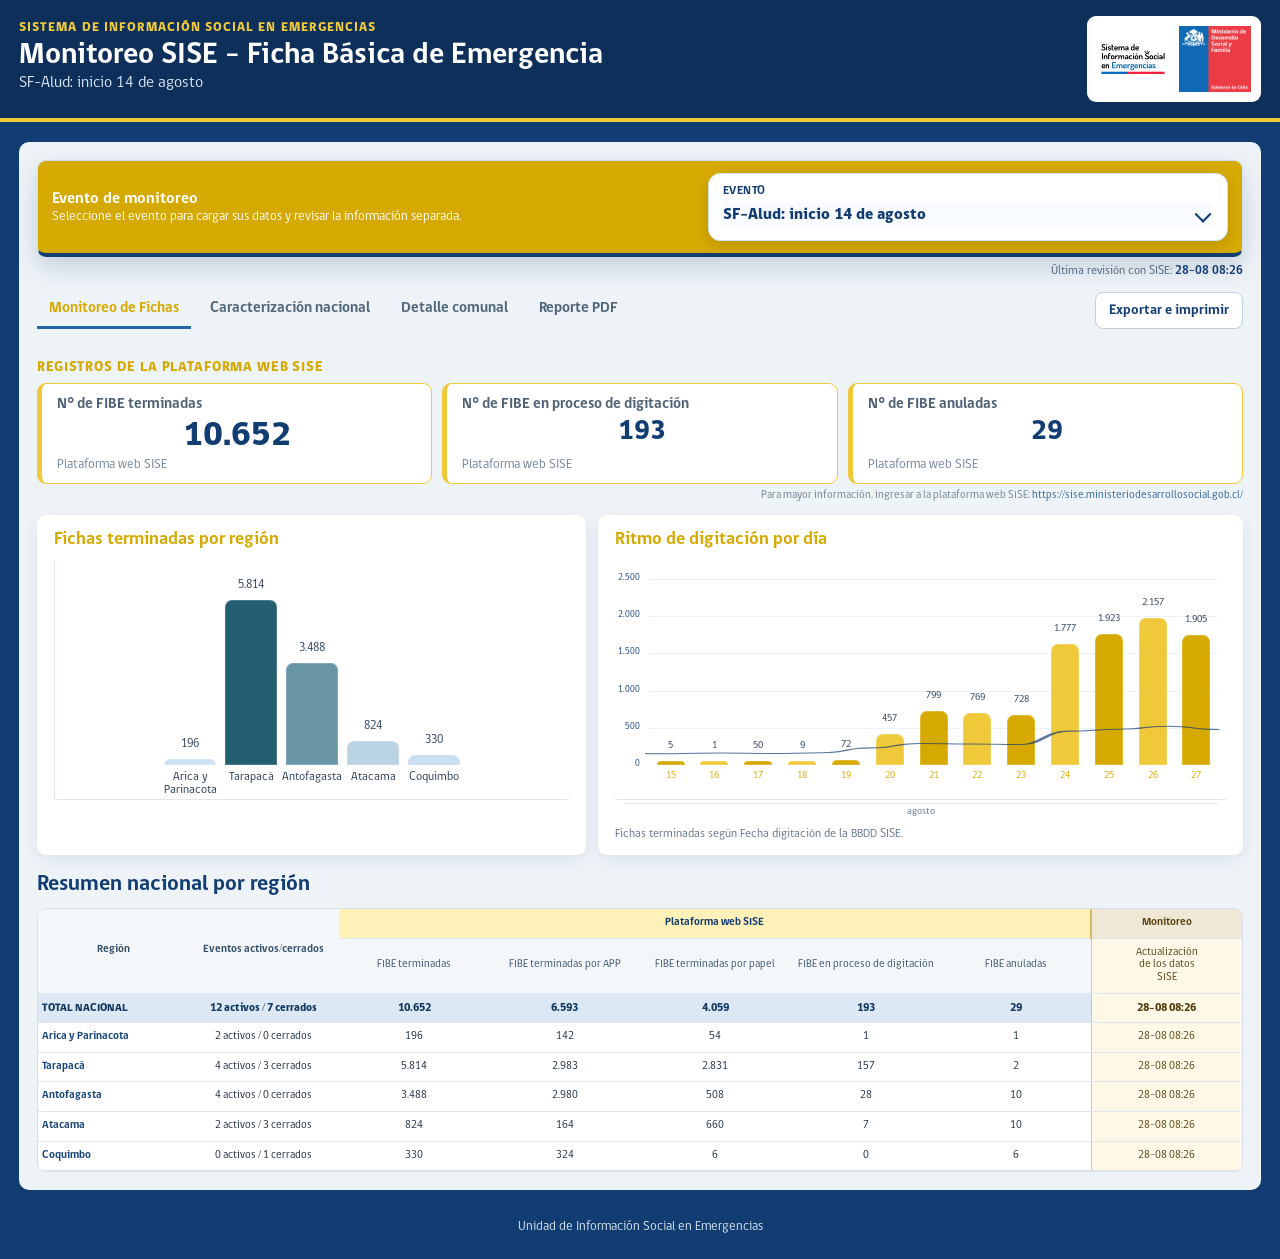
==== commit 131ddb38: "Corregir reporte blanco por recursion" ====
--- a/emergencias/index.html
+++ b/emergencias/index.html
@@ -191,7 +191,7 @@
 function regionPermitidaEvento(r){return new Set(regionesVista().map(regionCanon)).has(regionCanon(r))}
 function totales(){let o=combinados().reduce((o,d)=>(o.ap+=+(d.aplicadas||0),o.en+=regionSiseCerrada(d.region)?0:+(d.encuestadores||0),o.br+=+(d.bonoRecuperacion||0),o.te+=+(d.terminadas||0),o.ta+=+(d.terminadasApp||0),o.tp+=+(d.terminadasPapel||0),o.di+=+(d.digitacion||0),o.an+=+(d.anuladas||0),o.pe+=+(d.personas||0),o.nna+=+(d.nna||0),o.ma+=+(d.mayores||0),o.dis+=+(d.discapacidad||0),o),{alfa:0,ap:0,en:0,br:0,te:0,ta:0,tp:0,di:0,an:0,pe:0,nna:0,ma:0,dis:0});o.alfa=regionesMonitoreo.reduce((s,r)=>s+alfaSenapred(r),0);o.br=bonoTotal()||o.br;return o}
 function hora24(v){let s=String(v||'').trim(),m=s.match(/(\d{1,2}):(\d{2})(?:\s*([ap])\.?\s*m\.?)?/i);if(!m)return s||'--:--';let h=+m[1],ampm=(m[3]||'').toLowerCase();if(ampm==='p'&&h<12)h+=12;if(ampm==='a'&&h===12)h=0;return `${String(h).padStart(2,'0')}:${m[2]}`}
-function fechaHoraSise(d){if(esEventoSimple())return ultimaRevisionSise();let s=String(d?.siseFecha||d?.fechaLlenado||'').trim(),m=s.match(/(\d{1,2})[-\/](\d{1,2})[-\/](\d{4})[,\s]+(\d{1,2}):(\d{2})(?:\s*([ap])\.?\s*m\.?)?/i)||s.match(/(\d{4})[-\/](\d{1,2})[-\/](\d{1,2})[T\s]+(\d{1,2}):(\d{2})/);if(!m)return hora24(d?.siseHora||d?.hora);let da=m[1],mo=m[2],h=+m[4],mi=m[5];if(m[1].length===4){da=m[3];mo=m[2]}let ampm=(m[6]||'').toLowerCase();if(ampm==='p'&&h<12)h+=12;if(ampm==='a'&&h===12)h=0;return `${String(da).padStart(2,'0')}-${String(mo).padStart(2,'0')} ${String(h).padStart(2,'0')}:${mi}`}
+function fechaHoraSise(d){let s=String(d?.siseFecha||d?.fechaLlenado||'').trim(),m=s.match(/(\d{1,2})[-\/](\d{1,2})[-\/](\d{4})[,\s]+(\d{1,2}):(\d{2})(?:\s*([ap])\.?\s*m\.?)?/i)||s.match(/(\d{4})[-\/](\d{1,2})[-\/](\d{1,2})[T\s]+(\d{1,2}):(\d{2})/);if(!m)return hora24(d?.siseHora||d?.hora);let da=m[1],mo=m[2],h=+m[4],mi=m[5];if(m[1].length===4){da=m[3];mo=m[2]}let ampm=(m[6]||'').toLowerCase();if(ampm==='p'&&h<12)h+=12;if(ampm==='a'&&h===12)h=0;return `${String(da).padStart(2,'0')}-${String(mo).padStart(2,'0')} ${String(h).padStart(2,'0')}:${mi}`}
 function horaIso(s){let m=String(s||'').match(/T(\d{2}:\d{2})/);return m?hora24(m[1]):''}
 function ultimaRevisionSise(){let sync=Date.parse(String(ultimaSyncSiseFecha||'')),p=n=>String(n).padStart(2,'0');if(Number.isFinite(sync)){let d=new Date(sync);return `${p(d.getDate())}-${p(d.getMonth()+1)} ${p(d.getHours())}:${p(d.getMinutes())}`}let max=historialRobot.reduce((m,d)=>Math.max(m,fechaCapturaMs(d)),0);if(max){let d=new Date(max);return `${p(d.getDate())}-${p(d.getMonth()+1)} ${p(d.getHours())}:${p(d.getMinutes())}`}let ult=combinados().map(d=>({txt:fechaHoraSise(d),ms:fechaCapturaMs({fecha:d.siseFecha||d.fechaLlenado,hora:d.siseHora||d.hora})||minutosHora(d.siseHora||d.hora)})).filter(x=>x.ms>=0).sort((a,b)=>b.ms-a.ms)[0];return ult?ult.txt:hora24(ultimaSyncSise||'--:--')}
 function ultimaHora(){return ultimaRevisionSise()}
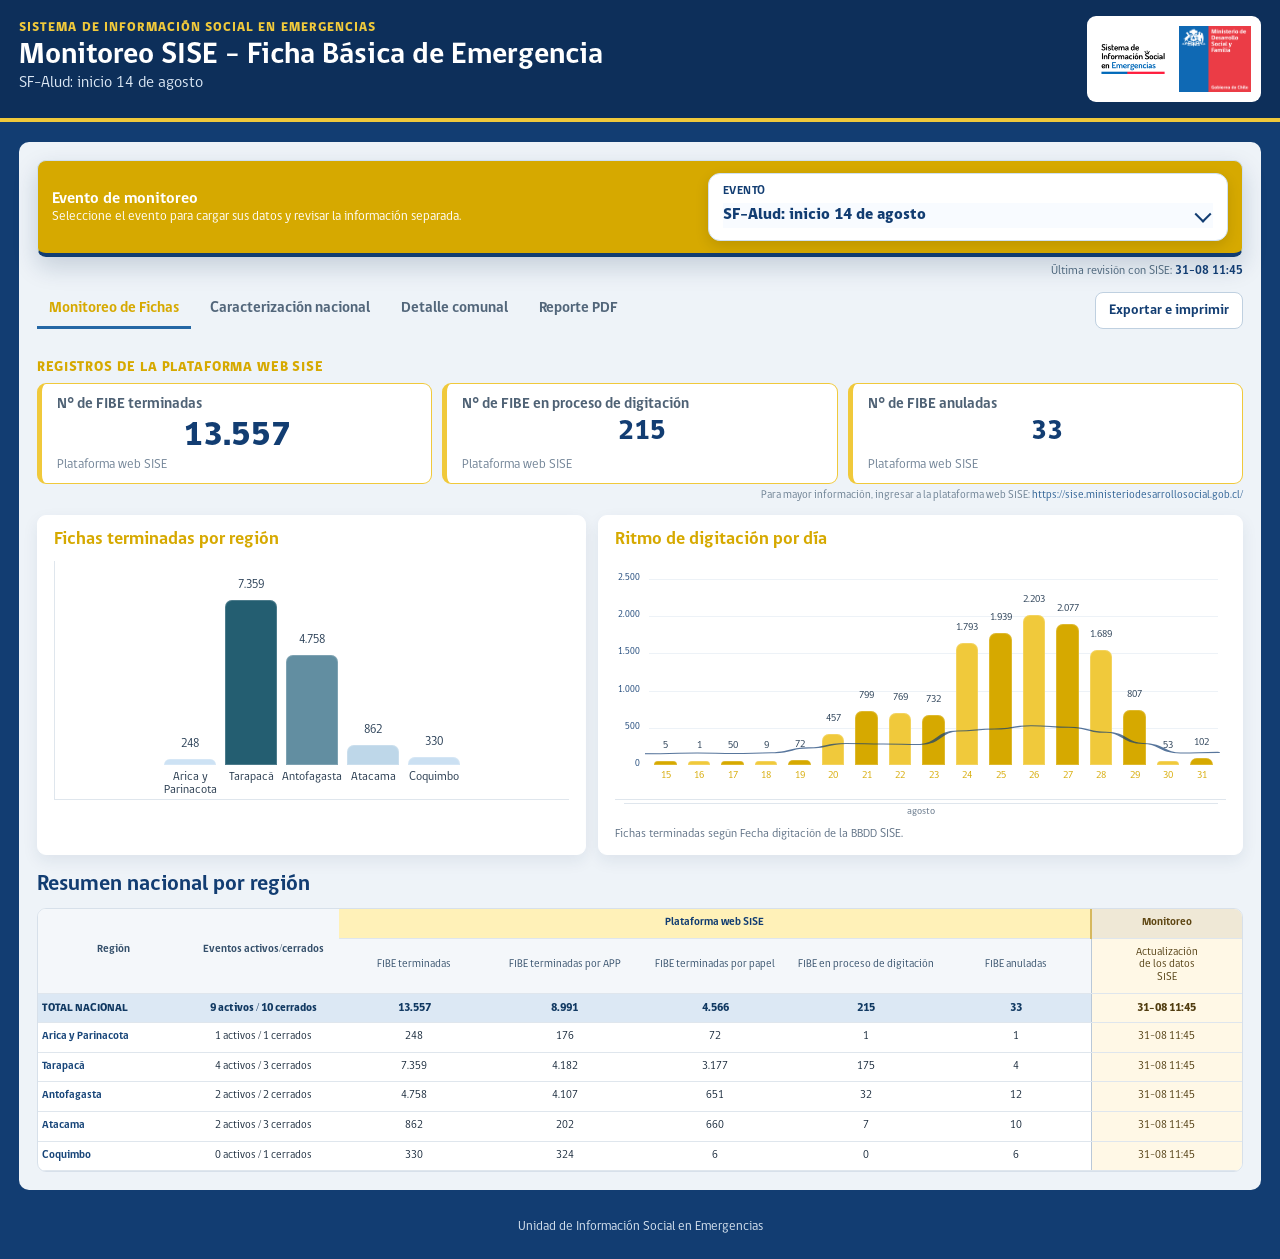
==== commit 028df737: "Corregir tablas y separadores numericos" ====
--- a/emergencias/index.html
+++ b/emergencias/index.html
@@ -137,7 +137,7 @@
 function resumenEstadosComuna(items){let m=new Map();items.forEach(d=>{String(d.id||'').split('; ').filter(Boolean).forEach(id=>{let estado=estadoEventoItem(d,id);if(id&&estado&&!m.has(id))m.set(id,estado)})});return m.size===1?[...m.values()][0]:resumenEstadosEventos(items)}
 function estadosEventosRegion(r){let ev=eventosInfo.filter(e=>e.region===r);return resumenEstadosEventos(ev.length?ev:sumarSisePorComuna().filter(d=>d.region===r))}
 function bloquearGuardado(activo){guardandoFormulario=activo;document.documentElement.classList.toggle('saving-lock',activo);document.body.classList.toggle('saving-lock',activo);if(savingOverlayEl)savingOverlayEl.hidden=!activo}
-const fmt=n=>new Intl.NumberFormat('es-CL').format(Number(n||0));
+const fmt=n=>{if(n===null||n===undefined||n==='')return '0';if(typeof n==='string')n=n.replace(/\./g,'').replace(',','.');const v=Number(n);return Number.isFinite(v)?new Intl.NumberFormat('es-CL').format(v):'0'};
 const fmtFecha=s=>String(s||'').replaceAll('/','-');
 function hoyClave(){let d=new Date(),p=n=>String(n).padStart(2,'0');return `${d.getFullYear()}-${p(d.getMonth()+1)}-${p(d.getDate())}`}
 const fechaHora=()=>new Intl.DateTimeFormat('es-CL',{day:'2-digit',month:'2-digit',year:'numeric',hour:'2-digit',minute:'2-digit',hourCycle:'h23'}).format(new Date());
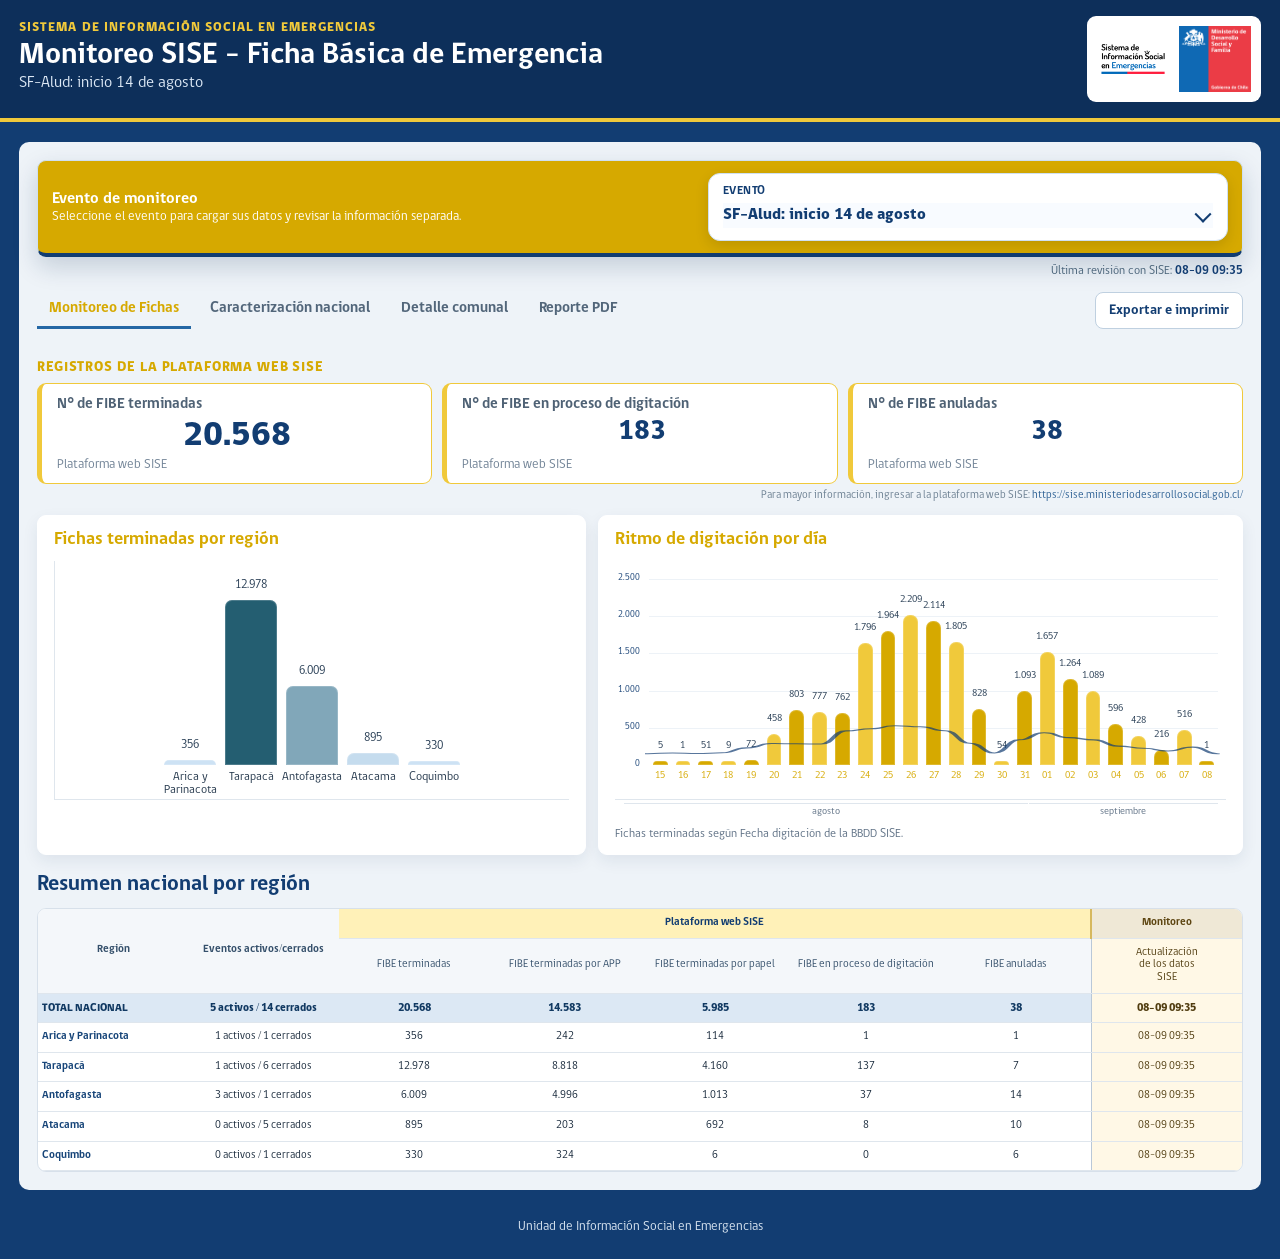
==== commit 6934d349: "Eliminar versiones antiguas de datos públicos" ====
--- a/emergencias/index.html
+++ b/emergencias/index.html
@@ -85,7 +85,7 @@
 const regionesIngresoBloqueadas=new Set(['Metropolitana de Santiago','O’Higgins','Maule','Ñuble','Biobío','La Araucanía','Los Ríos']);
 const regionesIngreso=regionesMonitoreo.filter(r=>!regionesIngresoBloqueadas.has(r));
 const regionesSiseCerradas=new Set(['METROPOLITANADESANTIAGO','OHIGGINS','MAULE','NUBLE','BIOBIO','LAARAUCANIA','LOSRIOS']);
-const eventoPredeterminado={id:'sf-alud-20260814',nombre:'SF-Alud: inicio 14 de agosto',subtitulo:'SF-Alud: inicio 14 de agosto',dataUrl:'assets/data/monitoreo-sise-sf-alud-live.json',predeterminado:true,tema:'alud'};
+const eventoPredeterminado={id:'sf-alud-20260814',nombre:'SF-Alud: inicio 14 de agosto',subtitulo:'SF-Alud: inicio 14 de agosto',dataUrl:'assets/data/monitoreo-sise-sf-alud-live-20260908.json',predeterminado:true,tema:'alud'};
 function regionSiseCerrada(r){return regionesSiseCerradas.has(claveTexto(regionCanon(r)).replace(/[^A-Z0-9]+/g,''))}
 function encuestadoresVista(d){return regionSiseCerrada(typeof d==='string'?d:d.region)?'Evento SISE cerrado':fmt(typeof d==='number'?d:d.encuestadores)}
 const idOrdenRegion={'Arica y Parinacota':'aa-15','Tarapacá':'ab-01','Antofagasta':'ac-02','Atacama':'ad-03','Coquimbo':'ae-04','Valparaíso':'af-05','Metropolitana de Santiago':'dd-13','O’Higgins':'ee-06','Maule':'ff-07','Ñuble':'gg-16','Biobío':'hh-08','La Araucanía':'ii-09','Los Ríos':'jj-14'};
@@ -137,7 +137,7 @@
 function resumenEstadosComuna(items){let m=new Map();items.forEach(d=>{String(d.id||'').split('; ').filter(Boolean).forEach(id=>{let estado=estadoEventoItem(d,id);if(id&&estado&&!m.has(id))m.set(id,estado)})});return m.size===1?[...m.values()][0]:resumenEstadosEventos(items)}
 function estadosEventosRegion(r){let ev=eventosInfo.filter(e=>e.region===r);return resumenEstadosEventos(ev.length?ev:sumarSisePorComuna().filter(d=>d.region===r))}
 function bloquearGuardado(activo){guardandoFormulario=activo;document.documentElement.classList.toggle('saving-lock',activo);document.body.classList.toggle('saving-lock',activo);if(savingOverlayEl)savingOverlayEl.hidden=!activo}
-const fmt=n=>{if(n===null||n===undefined||n==='')return '0';if(typeof n==='string')n=n.replace(/\./g,'').replace(',','.');const v=Number(n);return Number.isFinite(v)?new Intl.NumberFormat('es-CL').format(v):'0'};
+const fmt=n=>{if(n===null||n===undefined||n==='')return '0';if(typeof n==='string')n=n.replace(/\./g,'').replace(',','.');const v=Number(n);return Number.isFinite(v)?String(Math.round(v)).replace(/\B(?=(\d{3})+(?!\d))/g,'.'):'0'};
 const fmtFecha=s=>String(s||'').replaceAll('/','-');
 function hoyClave(){let d=new Date(),p=n=>String(n).padStart(2,'0');return `${d.getFullYear()}-${p(d.getMonth()+1)}-${p(d.getDate())}`}
 const fechaHora=()=>new Intl.DateTimeFormat('es-CL',{day:'2-digit',month:'2-digit',year:'numeric',hour:'2-digit',minute:'2-digit',hourCycle:'h23'}).format(new Date());
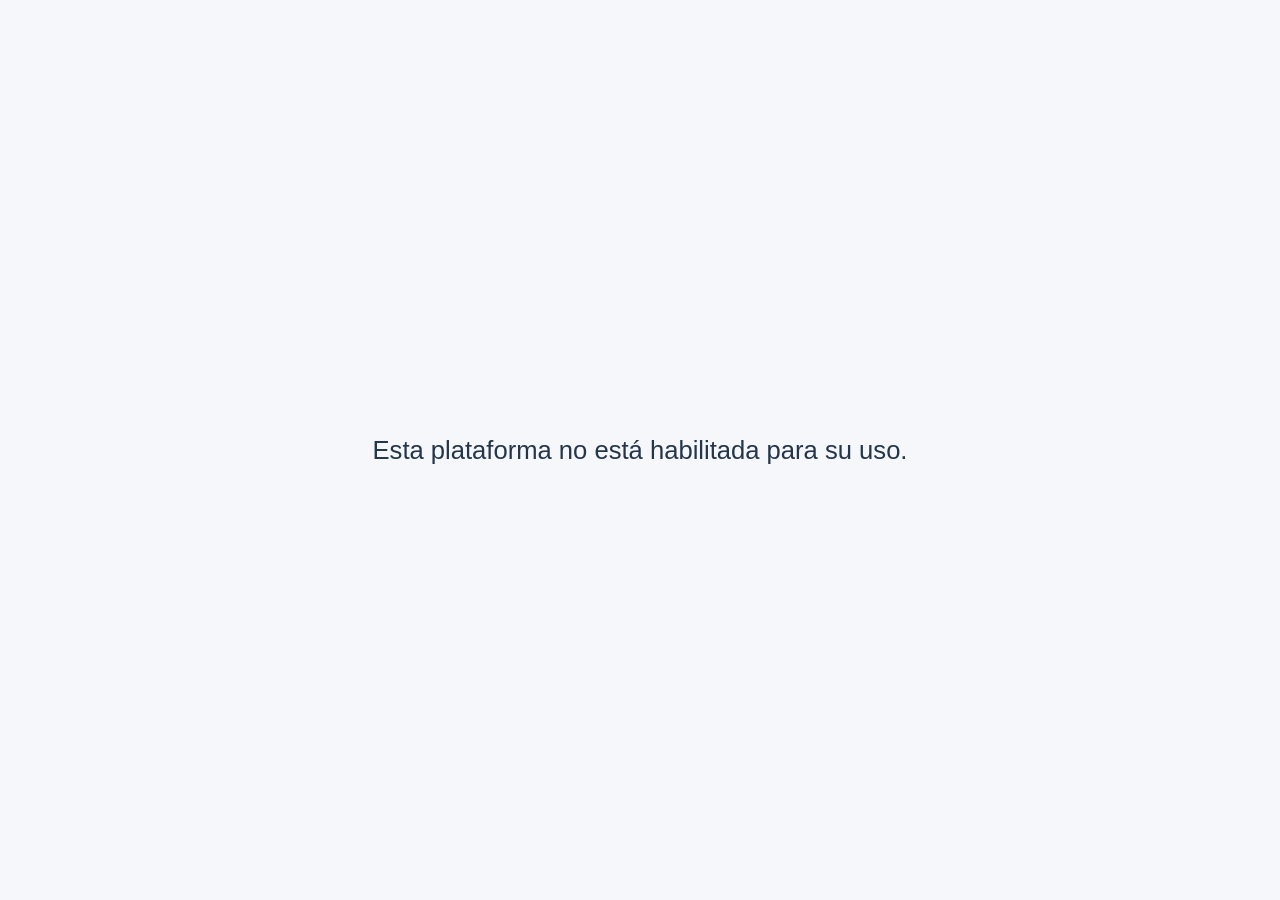
==== commit d76757d3: "Pausar plataformas publicas" ====
--- a/emergencias/index.html
+++ b/emergencias/index.html
@@ -1,304 +1,16 @@
 <!doctype html>
 <html lang="es">
 <head>
-<meta charset="utf-8">
-<meta name="viewport" content="width=device-width,initial-scale=1">
-<title>Monitoreo SISE - Ficha Básica de Emergencia</title>
-<script src="assets/data/historico-cloud.config.js"></script>
-<style>
-@font-face{font-family:GobCL;src:url("assets/fonts/gobCL_Regular.otf")}@font-face{font-family:GobCL;src:url("assets/fonts/gobCL_Bold.otf");font-weight:700}@font-face{font-family:GobCL;src:url("assets/fonts/gobCL_Heavy.otf");font-weight:800}
-:root{--azul:#123d72;--azul2:#2467a5;--amarillo:#d6a900;--amarillo2:#f0c93b;--fondo:#eef3f8;--borde:#d7e0ea;--texto:#18293b;--muted:#607286;--verde:#16734c;--rojo:#b54138;--naranjo:#b87500}
-*{box-sizing:border-box}body{margin:0;background:var(--azul);color:var(--texto);font-family:GobCL,Arial,Helvetica,sans-serif;font-size:15px}.wrap{width:min(1500px,97%);margin:auto}
-header{background:#0d2f5a;border-bottom:4px solid var(--amarillo2);color:#fff}.head{display:flex;justify-content:space-between;align-items:center;gap:22px;padding:16px 0}.eyebrow{display:block;color:var(--amarillo2);font-size:13px;font-weight:800;letter-spacing:.08em;text-transform:uppercase;margin-bottom:5px}.brand h1{margin:0 0 4px;font-size:30px}.brand p{margin:0;color:#dce8f5;font-size:16px}.meta{margin-top:7px;font-size:13px;color:#eaf3fc}.logos{display:flex;gap:10px;background:#fff;padding:7px 10px;border-radius:9px}.logos img{width:72px;height:72px;object-fit:contain}
-main{padding:20px 0 30px}.shell{background:var(--fondo);border-radius:10px;padding:18px}.eventbar{display:flex;justify-content:space-between;align-items:center;gap:12px;background:#fff;border:1px solid var(--borde);border-radius:9px;padding:12px 14px;margin-bottom:12px}.eventbar label{display:grid;gap:5px;color:#465a6f;font-size:13px;font-weight:700}.eventbar select{min-width:260px;border:1px solid #cbd7e3;border-radius:7px;padding:9px 10px;background:#fff;color:var(--texto);font:700 14px GobCL,Arial}.event-status{color:#607286;font-size:13px;text-align:right}.topbar{display:flex;justify-content:space-between;align-items:center;gap:14px;margin-bottom:17px}.nav{display:flex;gap:7px;flex-wrap:wrap}.nav button{border:0;background:transparent;color:#52667a;padding:10px 12px;border-bottom:3px solid transparent;font:700 15px GobCL,Arial;cursor:pointer;transition:transform .18s ease,color .18s ease,background .18s ease,box-shadow .18s ease}.nav button:hover{transform:translateY(-2px);color:var(--azul);background:#fff;box-shadow:0 5px 12px rgba(20,52,84,.12)}.nav button.active{color:var(--azul);border-bottom-color:var(--amarillo2)}.nav button.ingreso-regional{background:#174D8C;color:#fff;border-radius:8px;border-bottom:0;display:inline-flex;align-items:center;gap:7px}.nav button.ingreso-regional:before{content:"▤";font-size:15px}.nav button.ingreso-regional:hover{background:#174D8C;color:#fff}.nav button.ingreso-regional.active{background:#123f74;color:#fff;border-bottom:0}.downloads{position:relative}.download-toggle,.btn{border:1px solid #bfd0e0;border-radius:8px;background:#fff;color:var(--azul);padding:10px 13px;font:700 14px GobCL,Arial;cursor:pointer;text-decoration:none}.download-menu{display:none;position:absolute;right:0;top:44px;z-index:20;background:#fff;border:1px solid var(--borde);border-radius:8px;padding:8px;min-width:235px}.download-menu.open{display:grid;gap:6px}.download-menu .btn{text-align:left;font-weight:400}
-.panel{display:none}.panel.active{display:block}.summary-row{display:grid;grid-template-columns:minmax(260px,1fr) minmax(520px,2fr);gap:12px;align-items:start;margin-bottom:14px}.summary-row .summary-block{margin-bottom:0}.summary-row .summary-block:first-child{padding-right:12px;border-right:2px solid #b9c8d8}.summary-block{margin-bottom:14px}.section-label{margin:0 0 8px;color:var(--amarillo);font-size:14px;font-weight:800;letter-spacing:.06em;text-transform:uppercase}.sise-note{text-align:right;font-size:11px;color:#6b7f91;margin:6px 0 0}.sise-note a{color:#2b5f93;text-decoration:none}.label-date{font-size:.86em;font-style:italic;font-weight:400}.metric-grid{display:grid;gap:10px}.regional-grid,.sise-grid{grid-template-columns:repeat(3,minmax(0,1fr))}.summary-row .regional-grid{grid-template-columns:repeat(2,minmax(0,1fr))}.summary-row #kpiAlfa{grid-template-columns:1fr}.metric{background:#fff;border:1px solid #d8c870;border-left:5px solid var(--amarillo2);border-radius:9px;padding:12px 15px;min-height:98px;display:flex;flex-direction:column}.metric.submetric{background:#f5f7fa}.metric.hero{border-left-color:var(--amarillo2)}.metric-label{color:#4f6275;font-size:15px;font-weight:700;line-height:1.2}.metric-value{margin-top:4px;font-size:27px;line-height:1;color:var(--azul);font-weight:800;text-align:center;align-self:center;width:100%}.metric.hero .metric-value{font-size:34px}.metric-source{margin-top:auto;padding-top:6px;color:#718396;font-size:13px}.content-section{margin-top:18px}.content-title{margin:0 0 12px;font-size:22px;color:var(--azul)}.filterbar{display:flex;gap:10px;flex-wrap:wrap;margin:0 0 14px}.filterbar label{display:grid;gap:5px;color:#465a6f;font-size:13px;font-weight:700}.filterbar select,.filterbar input{min-width:220px;border:1px solid #cbd7e3;border-radius:7px;padding:10px;background:#fff;color:var(--texto);font:14px GobCL,Arial}.note-box{background:#fff8dc;border-left:4px solid var(--amarillo2);padding:10px 12px;margin:0 0 12px;color:#4f3c00;font-size:13px}.matrix-title{margin:16px 0 8px;color:var(--azul);font-size:17px}.affect-matrix{border-top:2px solid #111;border-bottom:2px solid #111;min-width:760px}.affect-matrix th{background:#fff!important;color:#002f5f!important;font-weight:700;border-bottom:1px solid #111}.affect-matrix tbody tr:nth-child(odd) td{background:#dcebf6}.affect-matrix tbody td{text-align:right}.affect-matrix tbody td:first-child{text-align:left;font-weight:700}.affect-matrix .national-row td{background:#dcebf6!important;color:#002f5f!important;font-weight:700}
-.tablebox{background:#fff;border:1px solid var(--borde);border-radius:9px;overflow:hidden}.monitor-table{width:100%;border-collapse:collapse;table-layout:fixed}.monitor-table th,.monitor-table td{padding:8px 4px;border-bottom:1px solid #dfe6ed;text-align:center;font-size:11px;line-height:1.15;vertical-align:middle}.monitor-table thead th{background:#f4f7fa;color:#35506b;font-weight:400}.monitor-table thead tr:first-child th{font-weight:600}.group-regional{background:#dce8f4!important;color:#143e70!important;border-right:1px solid #b9c8d8}.group-sise{background:#d4e2f0!important;color:#143e70!important}.group-monitor{background:#efe8d6!important;color:#5d4511!important;border-left:2px solid #d6b85e}.monitor-col{background:#fff8e6!important;color:#513d10!important;width:86px;max-width:90px;font-size:11px;line-height:1.05}.monitor-col.update{width:76px;max-width:80px}.monitor-col .status{white-space:normal;padding:5px 7px;font-size:11px;line-height:1.05}.agregada-end{border-right:2px solid #9fb2c6!important}.regional-end{border-right:1px solid #b9c8d8}.sise-end{border-right:1px solid #b9c8d8}.subgroup{background:#eef3f7!important;color:#496379!important}.subgroup-start{border-left:1px solid #c2d0dc}.name-cell{text-align:left!important;white-space:nowrap;font-weight:700;color:#174579}.national-row td{background:#dce8f4;color:#113962;font-weight:800}.national-row .subgroup{background:#d7e2ec!important;color:#173f64!important}.region-row{cursor:pointer;transition:transform .18s ease,box-shadow .18s ease}.region-row:hover{transform:translateY(-2px);box-shadow:0 5px 12px rgba(20,52,84,.12)}.region-row:hover td{background:#f7fafc}.row-progress td{background:#fffaf0}.row-progress .name-cell{box-shadow:inset 4px 0 0 var(--amarillo2);padding-left:16px!important}.row-progress:hover td{background:#fff4d6}.status{display:inline-flex;align-items:center;justify-content:center;gap:6px;border-radius:999px;padding:6px 9px;font-size:12px;font-weight:400;white-space:nowrap}.status:before{content:"";width:7px;height:7px;border-radius:50%}.pending{background:#f7e2df;color:var(--rojo)}.pending:before{background:var(--rojo)}.progress{background:#fff0ce;color:var(--naranjo);border:1px solid #f0c76a}.progress:before{background:var(--amarillo2)}.done,.national{background:#dff2e8;color:var(--verde)}.done:before,.national:before{background:var(--verde)}.empty{padding:28px;text-align:center;color:var(--muted)}
-.monitor-col{white-space:normal;overflow-wrap:anywhere}
-#caracterizacion .sise-grid{grid-template-columns:repeat(4,minmax(0,1fr))}#caracterizacion .metric{min-height:122px}#caracterizacion .metric.hero .metric-value{font-size:27px}
-.form-card{background:#fff;border:1px solid var(--borde);border-radius:9px;overflow:hidden}.form-head{background:var(--azul2);color:#fff;border-left:5px solid var(--amarillo2);padding:14px 17px}.form-head h2{margin:0;font-size:21px}.form-head p{margin:4px 0 0;color:#e4eff9;font-size:13px}.form-body{padding:20px}.formgrid{display:grid;grid-template-columns:repeat(3,minmax(0,1fr));gap:14px}.field label{display:block;color:#465a6f;font-size:14px;font-weight:700;margin-bottom:6px}.field input,.field select,.field textarea{width:100%;border:1px solid #cbd7e3;border-radius:7px;padding:11px;background:#fff;color:var(--texto);font:15px GobCL,Arial}.field textarea{min-height:92px}.wide{grid-column:1/-1}.entry-table{margin-top:15px}.entry-table .commune-table{min-width:760px}.entry-table input{width:100%;border:1px solid #cbd7e3;border-radius:6px;padding:8px;text-align:right;font:14px GobCL,Arial}.entry-table td:first-child{font-weight:700;color:#174579}.form-actions{display:flex;justify-content:flex-end;align-items:center;gap:10px;margin-top:15px}.primary{background:var(--azul);color:#fff;border-color:var(--azul)}.btn.report-generate{background:var(--amarillo2);color:#17324d;border-color:var(--amarillo);font-weight:800}.manual-id{display:none;margin-top:8px}.robot-note,.saving-note{margin-top:8px;color:var(--muted);font-size:13px}.saving-note{font-weight:700;color:var(--azul)}.saving-overlay[hidden]{display:none}.saving-overlay{position:fixed;inset:0;z-index:3000;background:rgba(8,29,54,.72);display:flex;align-items:center;justify-content:center;padding:20px;cursor:wait;touch-action:none}.saving-dialog{background:#fff;border-left:5px solid var(--amarillo2);border-radius:9px;box-shadow:0 12px 34px rgba(0,0,0,.28);color:var(--azul);min-width:min(380px,90vw);padding:22px 26px;text-align:center}.saving-dialog strong{display:block;font-size:20px;margin-bottom:6px}.saving-dialog span{color:#607286;font-size:14px}html.saving-lock,body.saving-lock{overflow:hidden}
-.modal-backdrop{display:none;position:fixed;inset:0;background:rgba(8,29,54,.67);z-index:1000;padding:25px;align-items:center;justify-content:center}.modal-backdrop.open{display:flex}.modal{background:#fff;width:min(1350px,98vw);max-height:90vh;border-radius:10px;overflow:hidden}.modal-head{background:var(--azul2);color:#fff;border-left:5px solid var(--amarillo2);display:flex;align-items:center;justify-content:space-between;padding:14px 18px}.modal-head h2{margin:0;font-size:21px}.modal-close{border:0;background:transparent;color:#fff;font-size:28px;cursor:pointer}.modal-body{padding:16px;overflow:auto;max-height:calc(90vh - 65px)}.commune-table{width:100%;border-collapse:collapse;min-width:1150px}.commune-table th,.commune-table td{padding:10px 8px;border-bottom:1px solid #dfe6ed;text-align:center;font-size:13px}.commune-table th{background:#e5eef7;color:#234b73;font-weight:400}.commune-table td:first-child,.commune-table th:first-child{text-align:left;white-space:nowrap}.footer{color:#d9e5f1;padding:0 0 26px;text-align:center;font-size:13px}.print-only{display:none}
-@media(max-width:900px){.wrap{padding:0 16px}.shell{padding:22px}.eventbar{align-items:flex-start}.eventbar select{min-width:220px}.topbar{align-items:flex-start;gap:14px}.nav{max-width:100%;overflow-x:auto;padding-bottom:4px;flex-wrap:nowrap}.nav button{white-space:nowrap;min-height:46px}.downloads{align-self:flex-end}.regional-grid,.sise-grid{grid-template-columns:repeat(2,minmax(0,1fr))}.formgrid{grid-template-columns:repeat(2,minmax(0,1fr))}.tablebox{overflow-x:auto;-webkit-overflow-scrolling:touch;border-radius:10px}.tablebox:before{content:"Deslice la tabla hacia los lados";display:block;padding:9px 12px;background:#f6f9fc;color:#607286;font-size:12px;border-bottom:1px solid var(--borde)}.monitor-table{min-width:1080px}.commune-table{min-width:1050px}.monitor-table th,.monitor-table td,.commune-table th,.commune-table td{padding:11px 9px;font-size:13px}.name-cell,.monitor-table td:first-child,.monitor-table th:first-child,.commune-table td:first-child,.commune-table th:first-child{position:sticky;left:0;z-index:2;background:#fff}.monitor-table thead th:first-child,.commune-table thead th:first-child{z-index:3;background:#e5eef7}.national-row .name-cell{background:#dce8f4}.modal-backdrop{padding:12px}.modal{width:100%;max-height:92vh}.modal-body{padding:10px}}@media(max-width:650px){body{font-size:16px}.wrap{padding:0 12px}header{padding:16px 0 14px}.head{flex-direction:column;align-items:flex-start;gap:10px}.brand h1{font-size:25px;line-height:1.08}.brand p{font-size:16px}.brand .eyebrow{font-size:12px;margin-bottom:6px}.meta{font-size:13px}.logos{align-self:flex-start;justify-content:flex-start;gap:8px;padding:7px 9px;border-radius:8px}.logos img{width:64px;height:42px}.shell{margin:14px 0 20px;padding:16px 12px;border-radius:14px}.eventbar,.topbar{flex-direction:column;align-items:stretch}.eventbar select{min-width:0;width:100%}.event-status{text-align:left}.downloads{width:100%;align-self:stretch}.download-toggle,.download-menu,.download-menu .btn{width:100%}.download-menu{position:static;margin-top:8px}.nav{display:flex;gap:8px;margin:0 -2px;padding:0 2px 8px;overflow-x:auto}.nav button{flex:0 0 auto;padding:11px 13px;font-size:15px;border-radius:8px}.content-title{font-size:21px}.section-label{font-size:12px;line-height:1.25}.regional-grid,.sise-grid{grid-template-columns:repeat(2,minmax(0,1fr));gap:8px}.metric{min-height:116px;padding:12px;border-radius:10px}.metric-label{font-size:13px;line-height:1.25}.metric-value,.metric.hero .metric-value{font-size:25px}.metric-source{font-size:12px}.formgrid{grid-template-columns:1fr;gap:13px}.wide{grid-column:auto}.form-body{padding:15px}.field label{font-size:14px}.field input,.field select,.field textarea{min-height:46px;font-size:16px;padding:11px 12px}.field textarea{min-height:105px}.form-actions{justify-content:stretch}.form-actions .btn{width:100%;min-height:48px}.filterbar{display:grid}.filterbar select{min-width:0;width:100%}.tablebox{margin:0 -4px}.monitor-table{min-width:980px}.commune-table{min-width:980px}.monitor-table th,.monitor-table td,.commune-table th,.commune-table td{font-size:12px;padding:10px 8px}.status{padding:6px 8px;font-size:12px}.modal-head h2{font-size:18px}.modal-close{font-size:32px}.sise-note{text-align:left;line-height:1.35}}@media(max-width:420px){.regional-grid,.sise-grid{grid-template-columns:1fr}.metric{min-height:94px}.brand h1{font-size:23px}.logos img{width:58px;height:38px}.monitor-table{min-width:920px}.commune-table{min-width:920px}}
-@media(max-width:900px){.summary-row{grid-template-columns:1fr}.summary-row .summary-block:first-child{padding-right:0;border-right:0;border-bottom:2px solid #b9c8d8;padding-bottom:12px}}
-@page{size:A4 landscape;margin:10mm 10mm 14mm}@media print{*{box-shadow:none!important;text-shadow:none!important;animation:none!important;transition:none!important}body{background:#fff!important;color:#17324d;font-size:9pt}.wrap{width:100%;max-width:none;padding:0}.print-only{display:block}.eventbar,.topbar,#carga,#detalle,#historial,.modal-backdrop,.download-menu,.downloads,.nav,.sise-note,.metric-source,.print-hide{display:none!important}header{background:#fff;color:#17324d;border:0;border-bottom:2px solid var(--amarillo2);padding:0 0 4mm;margin:0 0 4mm}.head{display:grid;grid-template-columns:1fr auto;align-items:start;gap:8mm;padding:0}.brand .eyebrow{color:var(--amarillo);font-size:9pt;letter-spacing:.05em;margin:0 0 1mm}.brand h1{font-size:18pt;line-height:1.05;color:var(--azul);margin:0}.brand p{font-size:12pt;color:#17324d;margin:1mm 0 0}.brand .print-header-source{font-size:9pt;color:#43566b;margin-top:2mm}.meta{font-size:9pt;color:#43566b;margin-top:2mm}.logos{background:#fff;border:0;border-radius:0;padding:0;gap:4mm}.logos img{width:22mm;height:16mm;object-fit:contain}.shell{background:#fff;border:0;border-radius:0;padding:0 0 8mm}.panel{display:block!important}.panel:not(#resumen){display:none!important}.print-title{background:#fff;color:var(--azul);border-left:4px solid var(--amarillo2);padding:0 0 0 3mm;margin:0 0 2mm;font-size:12pt;font-weight:800}.summary-row{display:block;margin-bottom:0}.summary-row .summary-block:first-child{padding-right:0;border-right:0}.summary-block{border:0;margin:0 0 4mm;padding:0}.section-label{color:var(--azul);font-size:11pt;font-weight:800;margin:0 0 1.5mm;letter-spacing:.03em}.metric-grid{display:table;width:100%;border-collapse:collapse;margin:0 0 2mm}.regional-grid,.sise-grid{grid-template-columns:none}.metric{display:table-row;background:#fff!important;border:0;min-height:0;padding:0}.metric-label,.metric-value{display:table-cell;border:1px solid #d8e1ea;padding:2mm 3mm;vertical-align:middle}.metric-label{width:72%;font-size:9pt;color:#17324d;font-weight:400}.metric-value,.metric.hero .metric-value{width:28%;font-size:10pt;color:#17324d;font-weight:800;text-align:right}.summary-block:first-of-type .section-label:after{content:" - Indicador | Valor";font-weight:400;color:#607286}.summary-block:nth-of-type(2) .section-label:after{content:" - Indicador | Valor";font-weight:400;color:#607286}.content-section{margin-top:3mm}.content-title{display:block;font-size:12pt;color:var(--azul);margin:0 0 2mm;border-left:4px solid var(--amarillo2);padding-left:3mm}.tablebox{overflow:visible;border:0;border-radius:0;background:#fff}.monitor-table{width:100%;border-collapse:collapse;table-layout:fixed;page-break-inside:auto}.monitor-table th,.monitor-table td{font-size:9pt;line-height:1.25;padding:2mm 1.8mm;border:1px solid #d8e1ea;text-align:center;white-space:normal;color:#17324d}.monitor-table thead tr:first-child th,.monitor-table thead th{background:var(--azul)!important;color:#fff!important;font-size:9.5pt;font-weight:800}.monitor-table thead tr:nth-child(2) th{background:#174d8c!important;color:#fff!important;font-size:9pt}.group-monitor,.monitor-table th:nth-child(12),.monitor-table th:nth-child(13),.monitor-table td:nth-child(12),.monitor-table td:nth-child(13){display:none!important}.name-cell{text-align:left!important;white-space:normal;font-weight:800;color:#17324d}.national-row td{background:#eef2f5!important;color:#17324d!important;font-weight:800}.national-row .subgroup,.subgroup{background:#fff!important;color:#17324d!important}.region-row:hover,.region-row:hover td{transform:none;background:inherit}.status{background:transparent!important;color:#17324d!important;border:0;padding:0;font-size:9pt}.status:before{display:none}.print-notice{position:fixed;right:10mm;bottom:5mm;width:120mm;margin:0;text-align:right;font-size:8pt;color:#5e6d7b}.print-date{position:fixed;left:10mm;bottom:5mm;margin:0;font-size:8pt;color:#5e6d7b}.print-date:after{content:"  | Página " counter(page)}.print-sources{position:fixed;left:10mm;bottom:9mm;margin:0;font-size:8pt;line-height:1.35;color:#5e6d7b}.footer{display:none}}
-.matrix-box{border:2px solid var(--amarillo2);border-radius:12px;padding:16px 18px;background:#fff}
-.matrix-box .affect-matrix{border:0;min-width:760px;margin-top:8px;border-radius:5px;overflow:hidden}
-.matrix-box .affect-matrix{table-layout:fixed}
-.matrix-box .affect-matrix col{width:14.28%}
-.matrix-box .affect-matrix th{background:var(--azul)!important;color:#fff!important;border:1px solid #d8e1ea;font-weight:700;text-align:center!important}
-.matrix-box .affect-matrix tbody td{border:1px solid #d8e1ea}
-.matrix-box .affect-matrix tbody td{background:#fff!important;text-align:center}
-.matrix-box .affect-matrix tbody td:first-child{text-align:left!important}
-.matrix-box .affect-matrix .row-total,.matrix-box .affect-matrix .national-row td{background:var(--azul)!important;color:#fff!important;font-weight:800}
-.damage-cards{display:grid;grid-template-columns:repeat(6,minmax(0,1fr));gap:14px;margin:0 0 18px}
-.damage-cards.enseres{grid-template-columns:repeat(5,minmax(0,1fr))}
-.damage-title{margin:0 0 12px;color:var(--azul);font-size:15px;font-weight:800;text-transform:uppercase;letter-spacing:.02em;display:flex;align-items:center;gap:10px}
-.damage-title:before{content:"";width:34px;height:34px;border-radius:50%;background:#073b78;color:#fff;display:inline-flex;align-items:center;justify-content:center;background-position:center;background-repeat:no-repeat;background-size:20px}
-.damage-title.vivienda:before{content:"⌂";font-size:25px;line-height:1}
-.damage-title.enseres:before{content:"▧";font-size:21px;line-height:1}
-.damage-card{background:#fff;border:1px solid #d8e1ea;border-radius:8px;padding:10px 8px;text-align:center;min-height:90px;transition:transform .18s ease,box-shadow .18s ease,border-color .18s ease;display:flex;flex-direction:column;justify-content:center}
-.damage-card:hover{transform:translateY(-3px);box-shadow:0 8px 18px rgba(20,52,84,.16);border-color:#b9c8d8}
-.matrix-box .affect-matrix tbody td{transition:transform .18s ease,box-shadow .18s ease,background .18s ease}
-.matrix-box .affect-matrix tbody td:not(:first-child):hover{position:relative;z-index:2;transform:translateY(-2px);box-shadow:0 6px 14px rgba(20,52,84,.14);background:#f8fbff!important}
-.damage-card em{display:none}
-.damage-card span{display:block;color:#17324d;font-size:13px;font-weight:800;line-height:1.15}
-.damage-card strong{display:block;margin-top:5px;font-size:30px;line-height:1;font-weight:800;text-align:center;width:100%}
-.damage-card small{display:block;margin-top:5px;color:#3f5772;font-size:12px;font-weight:700}
-.damage-card.c0 strong{color:#169b62}.damage-card.c1 strong{color:#f2b600}.damage-card.c2 strong{color:#f06f2f}.damage-card.c3 strong{color:#ef3b3a}.damage-card.c4 strong{color:#9a248f}.damage-card.total strong{color:var(--azul)}
-.affect-matrix .damage-head{background:var(--azul)!important;color:#fff!important;text-align:left!important}
-.affect-matrix .damage-head strong{display:block;font-size:13px;font-weight:800;line-height:1.2}
-.affect-matrix thead th[colspan]{font-size:13px;font-weight:800;line-height:1.2;text-align:center!important}
-.affect-matrix .damage-head small{display:block;margin-top:3px;color:#dce9f5;font-size:13px;font-weight:800;line-height:1.2}
-.entry-table thead th{background:var(--azul)!important;color:#fff!important}
-.entry-table tbody td:first-child{background:#e8f1fa;color:#0b3b6f}
-.metric-pct{display:block;margin-top:4px;color:#5f7184;font-size:13px;font-weight:700}
-.th-center{display:block;text-align:center}
-.eventbar{display:grid;grid-template-columns:1fr minmax(320px,520px);align-items:center;gap:16px;background:var(--azul);border:1px solid #0b2e58;border-bottom:4px solid var(--amarillo2);box-shadow:0 10px 24px rgba(9,44,82,.18);color:#fff}
-.event-copy strong{display:block;color:#fff;font-size:16px}.event-copy span{display:block;margin-top:3px;color:#dce8f5;font-size:13px}.eventbar label{position:relative;display:grid;gap:6px;background:#f8fbff;border:1px solid #dce8f5;border-radius:12px;padding:11px 14px 12px;box-shadow:0 5px 14px rgba(0,0,0,.12)}.eventbar label span{color:var(--azul);font-size:12px;text-transform:uppercase;letter-spacing:.04em}.eventbar select{display:none}.event-select{position:relative}.event-select-btn{width:100%;border:0;background:#f8fbff;color:var(--azul);font:800 16px GobCL,Arial;text-align:left;padding:4px 34px 4px 0;cursor:pointer}.event-select-btn:after{content:"";position:absolute;right:4px;top:50%;width:10px;height:10px;border-right:2px solid var(--azul);border-bottom:2px solid var(--azul);transform:translateY(-65%) rotate(45deg)}.event-options{display:none;position:absolute;z-index:30;left:0;right:0;top:calc(100% + 10px);background:#fff;border:1px solid #cfe0f2;border-radius:12px;padding:8px;box-shadow:0 16px 28px rgba(9,44,82,.2)}.event-options.open{display:grid;gap:6px}.event-option{border:0;border-radius:9px;background:#f4f8fc;color:var(--azul);padding:12px 13px;text-align:left;font:700 14px GobCL,Arial;cursor:pointer}.event-option:hover,.event-option.active{background:#dce8f4;color:#123f74}.eventbar label:focus-within{border-color:var(--amarillo2);box-shadow:0 0 0 3px rgba(240,201,59,.28),0 5px 14px rgba(0,0,0,.12)}.event-status{display:none}.sise-update-line{margin:-4px 0 14px;text-align:right;color:#496379;font-size:12px}.sise-update-line strong{color:var(--azul);font-weight:700}.shell.loading .panel{opacity:.35;transform:translateY(5px)}.panel{transition:opacity .28s ease,transform .28s ease}.panel.active{animation:panelIn .34s ease both}@keyframes panelIn{from{opacity:.25;transform:translateY(8px)}to{opacity:1;transform:none}}
-.chart-grid{display:grid;grid-template-columns:minmax(0,.92fr) minmax(0,1.08fr);gap:12px;margin:0 0 16px}.chart-card{min-width:0;overflow:hidden;background:#fff;border:1px solid #fff;border-radius:9px;padding:14px 16px;box-shadow:0 6px 16px rgba(20,52,84,.08)}.chart-card h3{margin:0 0 12px;color:var(--azul);font-size:18px}.bar-chart{position:relative;display:grid;grid-auto-flow:column;grid-auto-columns:minmax(54px,1fr);align-items:stretch;gap:4px;min-height:238px;border-left:1px solid #dfe6ed;border-bottom:1px solid #dfe6ed;padding:18px 8px 0}.bar-chart:not(.daily-chart){grid-auto-columns:minmax(44px,60px);justify-content:center;gap:1px}.daily-chart{grid-auto-columns:minmax(0,1fr);gap:1px}.chart-empty{min-height:238px;border-left:1px solid #dfe6ed;border-bottom:1px solid #dfe6ed;display:grid;place-items:center;text-align:center;color:#607286;font-size:13px;padding:18px}.bar-item{position:relative;z-index:1;display:flex;flex-direction:column;justify-content:flex-end;align-items:center;gap:6px;height:220px;text-align:center;min-width:0}.bar-value{font-size:12px;color:#253b52;font-weight:400;min-height:15px}.bar{width:min(52px,86%);min-height:3px;border-radius:7px 7px 0 0;background:var(--bar-color,#2467a5);box-shadow:inset 0 0 0 1px rgba(255,255,255,.18);animation:barGrow .45s ease both}.daily-chart .bar{width:min(28px,68%)}.daily-chart .bar-value{font-size:10px}.daily-chart .bar-label{font-size:10px}.bar-label{font-size:12px;color:#26394d;line-height:1.05;min-height:28px;display:flex;flex-direction:column;align-items:center;justify-content:flex-start}.bar-label small{display:block;color:#607286;font-size:10px;text-transform:uppercase}.month-axis{display:grid;gap:1px;margin:3px 0 0 1px;padding:0 8px}.month-axis span{border-top:1px solid #dfe6ed;color:#607286;font-size:10px;line-height:16px;text-align:center;text-transform:lowercase}.trend-line{position:absolute;z-index:2;left:8px;right:8px;top:78px;bottom:38px;width:calc(100% - 16px);height:calc(100% - 116px);overflow:visible;pointer-events:none}.trend-line path{fill:none;stroke:#d6a900;stroke-width:.85;stroke-linecap:round;stroke-linejoin:round;opacity:.7}.chart-note{margin:8px 0 0;color:#607286;font-size:12px}.car-hero{display:grid;grid-template-columns:1fr 460px;gap:12px;margin-bottom:14px}.car-strip{display:grid;grid-template-columns:repeat(4,minmax(0,1fr));background:#eef5ff;border:1px solid #fff;border-radius:9px;overflow:hidden}.car-stat{padding:12px 12px;text-align:center;border-right:1px solid #cfe0f2}.car-stat:last-child{border-right:0}.car-icon{width:66px;height:66px;margin:0 auto 7px;border-radius:50%;display:grid;place-items:center;background:#fff8d8}.car-icon svg{width:46px;height:46px;fill:none;stroke:var(--amarillo);stroke-width:2.35;stroke-linecap:round;stroke-linejoin:round}.car-stat strong{display:block;color:#071b30;font-size:28px;line-height:1}.car-stat em{display:block;margin:3px 0 7px;color:var(--azul);font-style:normal;font-weight:400;font-size:12px;line-height:1.15}.car-stat span{display:block;color:#465a6f;font-size:13px;font-weight:400;line-height:1.15}.donut-box{display:grid;grid-template-columns:1fr 1fr;gap:10px;background:#eef5ff;border:1px solid #fff;border-radius:9px;padding:12px}.donut{display:grid;grid-template-columns:86px 1fr;align-items:center;gap:10px}.donut-ring{width:80px;height:80px;border-radius:50%;display:grid;place-items:center;background:conic-gradient(var(--donut-color) var(--p),#cdddf9 0)}.donut-ring span{background:#fff;border-radius:50%;width:52px;height:52px;display:grid;place-items:center;font-weight:400;color:#1c3450;font-size:12px}.donut label{color:#1c3450;font-size:13px;font-weight:400;line-height:1.15}.donut label strong{display:block;font-size:28px;line-height:1;color:#071b30;font-weight:800;margin-bottom:4px}@keyframes barGrow{from{height:0}to{height:var(--h)}}@media(max-width:900px){.eventbar{grid-template-columns:1fr}.chart-grid,.car-hero{grid-template-columns:1fr}.bar-chart{overflow-x:auto}.car-strip{grid-template-columns:repeat(2,minmax(0,1fr))}.car-stat:nth-child(2){border-right:0}.car-stat{border-bottom:1px solid #cfe0f2}.donut-box{grid-template-columns:1fr}}
-.daily-chart.has-axis{padding-left:34px}.chart-y-axis{position:absolute;z-index:0;left:0;top:18px;bottom:34px;width:30px;display:grid;grid-template-rows:repeat(5,1fr);color:#607286;font-size:9px;text-align:right;pointer-events:none}.chart-y-axis span{padding-right:5px;transform:translateY(-6px)}.chart-gridlines{position:absolute;z-index:0;left:34px;right:8px;top:18px;bottom:34px;display:grid;grid-template-rows:repeat(4,1fr);pointer-events:none}.chart-gridlines span{border-top:1px solid #edf2f7}.daily-chart.dense{gap:0;padding-top:24px}.daily-chart.dense .bar{width:min(20px,70%)}.daily-chart.dense .bar-value{font-size:8px;min-height:27px;line-height:1;white-space:nowrap}.daily-chart.dense .bar-label{font-size:9px;min-height:22px}.daily-chart.dense .bar-item:nth-child(2n) .bar-value{transform:translateY(-11px)}.daily-chart.dense .bar-item:nth-child(2n+1) .bar-value{transform:translateY(1px)}.daily-chart.dense .trend-line{top:92px;height:calc(100% - 130px)}.daily-chart.dense .trend-line path{stroke-width:.7;opacity:.62}
-.daily-chart .bar-label{color:#d6a900}
-.daily-chart.dense .bar-item:nth-child(2n) .bar-value,.daily-chart.dense .bar-item:nth-child(2n) .bar-label{visibility:hidden}.daily-chart.has-axis{border-left:0}.daily-chart.has-axis .chart-y-axis{z-index:3;color:#123d72;background:#fff}.daily-chart.has-axis .chart-gridlines{z-index:0}
-.daily-chart.has-axis .chart-y-axis,.daily-chart.has-axis .chart-gridlines{display:block}.daily-chart.has-axis .chart-y-axis span{position:absolute;right:0}.daily-chart.has-axis .chart-gridlines span{position:absolute;left:0;right:0;border-top:1px solid #edf2f7}
-body[data-tema="alud"] .eventbar{background:#d6a900;border-color:#cfe0f2;border-bottom-color:#123d72;color:#fff}body[data-tema="alud"] .event-copy strong,body[data-tema="alud"] .event-copy span{color:#fff}body[data-tema="alud"] .eventbar label{background:#fff;border-color:#cfe0f2}body[data-tema="alud"] .event-option:hover,body[data-tema="alud"] .event-option.active{background:#fff1b8;color:#123d72}body[data-tema="alud"] .nav button.active{color:#d6a900;border-bottom-color:#2467a5}body[data-tema="alud"] .group-sise{background:#fff1b8!important;color:#123d72!important}body[data-tema="alud"] .metric{border-left-color:#2467a5;border-color:#f0c93b}body[data-tema="alud"] .chart-card h3{color:#d6a900}body[data-tema="alud"] .trend-line path{stroke:#123d72}
-</style>
+  <meta charset="utf-8">
+  <meta name="viewport" content="width=device-width, initial-scale=1">
+  <title>Plataforma no habilitada</title>
+  <style>
+    body { margin: 0; min-height: 100vh; display: grid; place-items: center; background: #f5f7fa; color: #24364b; font-family: Arial, sans-serif; }
+    main { padding: 2rem; text-align: center; }
+    p { font-size: clamp(1.2rem, 3vw, 1.6rem); line-height: 1.5; }
+  </style>
 </head>
 <body>
-<header><div class="wrap head"><div class="brand"><span class="eyebrow">Sistema de Información Social en Emergencias</span><h1>Monitoreo SISE - Ficha Básica de Emergencia</h1><p id="eventoSubtitulo">Sistema Frontal - Julio</p><div class="meta" id="ultimaActualizacion"></div><p class="print-only print-header-source">Fuente de información: Plataforma web SISE e información ingresada por las regiones.</p></div><div class="logos"><img src="assets/LOGO_SISE.png" alt="Logo SISE"><img src="assets/logo_MDSF.png" alt="Ministerio de Desarrollo Social y Familia"></div></div></header>
-<main class="wrap"><div class="shell"><p class="print-only print-notice">Uso restringido e institucional. Resguarde esta información y no la comparta con personas no autorizadas.</p><p class="print-only print-sources">Fuente:<br>• Plataforma web SISE<br>• Información ingresada por las regiones</p><p class="print-only print-date" id="printDate"></p>
-<div class="eventbar"><div class="event-copy"><strong>Evento de monitoreo</strong><span>Seleccione el evento para cargar sus datos y revisar la información separada.</span></div><label><span>Evento</span><select id="eventoSelector"></select><div class="event-select"><button type="button" class="event-select-btn" id="eventoBoton">Seleccione evento</button><div class="event-options" id="eventoOpciones"></div></div></label><div class="event-status" id="eventoEstado">Cargando datos del evento...</div></div><div class="sise-update-line" id="siseUpdateLine">Cargando datos desde SISE...</div>
-<div class="topbar"><div class="nav"><button class="active" data-tab="resumen">Monitoreo de Fichas</button><button data-tab="caracterizacion">Caracterización nacional</button><button data-tab="detalle">Detalle comunal</button><button data-tab="reporte">Reporte PDF</button></div><div class="downloads"><button class="download-toggle" id="downloadToggle">Exportar e imprimir</button><div class="download-menu" id="downloadMenu"><button class="btn" onclick="abrirReporteImprimible()">Imprimir / guardar PDF</button><button class="btn" onclick="descargarExcel()">Datos Excel</button></div></div></div>
-<section id="resumen" class="panel active"><div class="print-only print-title">Monitoreo de Fichas</div><div class="summary-row"><div class="summary-block"><p class="section-label">Información agregada</p><div class="metric-grid regional-grid" id="kpiAlfa"></div></div><div class="summary-block"><p class="section-label">Información autorreportada por la región</p><div class="metric-grid regional-grid" id="kpisRegionales"></div></div></div><div class="summary-block"><p class="section-label">REGISTROS DE LA PLATAFORMA WEB SISE</p><div class="metric-grid sise-grid" id="kpisSise"></div><p class="sise-note">Para mayor información, ingresar a la plataforma web SISE: <a href="https://sise.ministeriodesarrollosocial.gob.cl/" target="_blank" rel="noopener">https://sise.ministeriodesarrollosocial.gob.cl/</a></p></div><div id="monitorCharts"></div><div id="alertasContent"></div><div class="print-only print-title">Resumen nacional por región</div><div class="content-section"><h2 class="content-title">Resumen nacional por región</h2><div id="resumenRegionContent"></div></div><p class="note-box">Fichas aplicadas corresponde a un dato diario reportado por la región. Por regla, el consolidado nunca puede ser menor que la suma de FIBE terminadas y FIBE en proceso de digitación registradas en la plataforma web SISE.</p></section>
-<section id="detalle" class="panel"><div class="content-section"><h2 class="content-title">Detalle comunal</h2><div class="filterbar"><label>Región<select id="detalleRegion"></select></label><label>Comuna<select id="detalleComuna"></select></label></div><div id="detalleContent"></div></div></section>
-
-<section id="caracterizacion" class="panel"><div class="content-section"><h2 class="content-title">Caracterización nacional</h2><div class="filterbar"><label>Región<select id="carRegion"></select></label><label>Comuna<select id="carComuna"></select></label></div><div id="caracterizacionContent"></div></div></section>
-<section id="reporte" class="panel"><div class="content-section"><h2 class="content-title">Reporte PDF</h2><div class="filterbar"><label>Alcance<select id="reporteAlcance"><option value="general">General</option><option value="region">Por región</option><option value="comuna">Por comuna</option></select></label><label id="reporteRegionLabel">Región<select id="reporteRegion"></select></label><label id="reporteComunaLabel">Comuna<select id="reporteComuna"></select></label><button class="btn report-generate" type="button" id="btnGenerarReporte">Generar reporte</button></div><div id="reporteContent"></div></div></section>
-<section id="historial" class="panel"><div class="content-section"><h2 class="content-title">Histórico diario</h2><div class="filterbar"><label>Región<select id="histRegion"></select></label><label>Comuna<select id="histComuna"></select></label><label>Fecha de captura<input type="date" id="histFecha"></label><label>Tipo de registro<select id="histTipo"><option value="">Todos los tipos</option><option value="Carga regional">Carga regional</option><option value="Plataforma web SISE">Plataforma web SISE</option></select></label></div><div id="historialContent"></div></div></section>
-<section id="carga" class="panel"><div class="form-card"><div class="form-head"><span class="eyebrow">INGRESO DE INFORMACIÓN</span><h2>Autorreporte regional</h2><p><em>Registre los datos para el monitoreo nacional.</em></p></div><div class="form-body"><form id="formCarga"><div class="formgrid"><div class="field"><label>Región</label><select id="region" required></select></div><div class="field"><label>Fecha y hora de registro</label><input id="fechaLlenado" readonly></div><div class="field"><label>Estado de la actualización de autorreporte regional</label><select id="estadoLlenado" required><option value="">Seleccione estado</option><option value="progress" title="En proceso: la información aún se encuentra en actualización y puede cambiar durante el día.">En proceso</option><option value="done" title="Actualizado: la información del día ha sido revisada y corresponde al reporte definitivo.">Actualizado</option></select><p class="robot-note" id="estadoAyuda"></p></div></div><p class="robot-note" id="robotNote">Seleccione una región para cargar todas sus comunas y registrar la información en una sola acción.</p><div class="tablebox entry-table"><table class="commune-table"><thead><tr><th>Comuna</th><th>Fichas aplicadas</th><th id="encuestadoresLabel">Encuestadores FIBE</th></tr></thead><tbody id="comunasIngresoBody"><tr><td colspan="3">Seleccione una región.</td></tr></tbody></table></div><div class="form-actions"><span class="saving-note" id="guardandoEstado" hidden>Guardando información...</span><button class="btn" type="button" id="limpiarIngreso">Limpiar</button><button class="btn primary" type="submit" id="btnGuardar">Guardar actualización</button></div></form></div></div></section>
-</div></main><div class="wrap footer">Unidad de Información Social en Emergencias</div><div class="saving-overlay" id="savingOverlay" role="dialog" aria-live="assertive" aria-modal="true" hidden><div class="saving-dialog"><strong>Guardando información reportada</strong><span>Espere a que finalice el guardado.</span></div></div>
-<div class="modal-backdrop" id="communeModal"><div class="modal"><div class="modal-head"><h2 id="modalTitle">Detalle comunal</h2><button class="modal-close" id="modalClose">×</button></div><div class="modal-body" id="modalBody"></div></div></div>
-<script>
-const regionesChile=['Arica y Parinacota','Tarapacá','Antofagasta','Atacama','Coquimbo','Valparaíso','Metropolitana de Santiago','O’Higgins','Maule','Ñuble','Biobío','La Araucanía','Los Ríos','Los Lagos'];
-const regionesSf13=['Atacama','Coquimbo','Valparaíso','Metropolitana de Santiago','O’Higgins','Maule','Ñuble','Biobío','La Araucanía','Los Ríos'];
-const regionesMonitoreo=regionesSf13;
-const regionesSf27=['Metropolitana de Santiago','O’Higgins','Maule','Ñuble','Biobío','La Araucanía','Los Ríos','Los Lagos'];
-const regionesAlud=['Arica y Parinacota','Tarapacá','Antofagasta','Atacama','Coquimbo'];
-const regionesIngresoBloqueadas=new Set(['Metropolitana de Santiago','O’Higgins','Maule','Ñuble','Biobío','La Araucanía','Los Ríos']);
-const regionesIngreso=regionesMonitoreo.filter(r=>!regionesIngresoBloqueadas.has(r));
-const regionesSiseCerradas=new Set(['METROPOLITANADESANTIAGO','OHIGGINS','MAULE','NUBLE','BIOBIO','LAARAUCANIA','LOSRIOS']);
-const eventoPredeterminado={id:'sf-alud-20260814',nombre:'SF-Alud: inicio 14 de agosto',subtitulo:'SF-Alud: inicio 14 de agosto',dataUrl:'assets/data/monitoreo-sise-sf-alud-live-20260908.json',predeterminado:true,tema:'alud'};
-function regionSiseCerrada(r){return regionesSiseCerradas.has(claveTexto(regionCanon(r)).replace(/[^A-Z0-9]+/g,''))}
-function encuestadoresVista(d){return regionSiseCerrada(typeof d==='string'?d:d.region)?'Evento SISE cerrado':fmt(typeof d==='number'?d:d.encuestadores)}
-const idOrdenRegion={'Arica y Parinacota':'aa-15','Tarapacá':'ab-01','Antofagasta':'ac-02','Atacama':'ad-03','Coquimbo':'ae-04','Valparaíso':'af-05','Metropolitana de Santiago':'dd-13','O’Higgins':'ee-06','Maule':'ff-07','Ñuble':'gg-16','Biobío':'hh-08','La Araucanía':'ii-09','Los Ríos':'jj-14'};
-const alfaSenapredComuna={"Atacama":{"Huasco":23,"Alto del Carmen":0,"Vallenar":150,"Freirina":15,"Tierra Amarilla":0,"Caldera":0,"Copiap\u00f3":60,"Cha\u00f1aral":0,"Diego de Almagro":0},"Coquimbo":{"Andacollo":450,"Canela":14,"Coquimbo":7600,"Combarbal\u00e1":0,"Illapel":38,"La Higuera":800,"La Serena":1502,"Los Vilos":9,"Monte Patria":6400,"Ovalle":33,"Paihuano":111,"Punitaqui":1502,"R\u00edo Hurtado":15,"Salamanca":1004,"Vicu\u00f1a":1},"Valpara\u00edso":{"Cabildo":0,"Cartagena":450,"El Tabo":260,"La Ligua":0,"Putaendo":872,"Quilpu\u00e9":501,"San Esteban":7,"Valpara\u00edso":646,"Vi\u00f1a del Mar":1265,"Casablanca":200,"Conc\u00f3n":50,"Juan Fernandez":0,"Puchuncav\u00ed":561,"Quintero":0,"Isla de Pascua":0,"Los Andes":0,"Calle Larga":0,"Rinconada":6,"Papudo":2,"Petorca":0,"Zapallar":0,"Quillota":206,"La Calera":102,"Hijuelas":0,"La Cruz":167,"Nogales":160,"San Antonio":252,"Algarrobo":1,"El Quisco":264,"Santo Domingo":4,"San Felipe":700,"Catemu":1150,"Llay Llay":1000,"Panquehue":205,"Santa Mar\u00eda":115,"Limache":162,"Olmu\u00e9":1074,"Villa Alemana":482},"Metropolitana de Santiago":{"Talagante":70,"Puente Alto":0,"Cerrillos":80,"Mar\u00eda Pinto":20,"Melipilla":370,"Lampa":983,"Cerro Navia":3400,"Independencia":2,"San Jos\u00e9 de Maipo":15,"Isla de Maipo":50,"San Ram\u00f3n":0,"Pe\u00f1aflor":12,"La Pintana":25,"Maip\u00fa":243,"La Florida":6,"Padre Hurtado":2,"El Bosque":100,"Lo Espejo":200,"Macul":800,"Pirque":43},"O\u2019Higgins":{"Rancagua":52,"Machal\u00ed":29,"Coltauco":4,"Mostazal":14,"Malloa":6,"Quinta de Tilcoco":1,"Rengo":0,"Do\u00f1ihue":220,"Olivar":10,"Las Cabras":115,"Requ\u00ednoa":11,"Graneros":10,"Nancagua":5,"San Fernando":79,"Placilla":233,"Palmilla":62,"Ch\u00e9pica":2,"Lolol":3,"Santa Cruz":5,"Pumanque":1,"Pichilemu":0,"Marchig\u00fce":11,"Paredones":19,"Navidad":36,"La Estrella":29,"Litueche":105,"Chimbarongo":32},"Maule":{"Pelarco":5,"Curepto":7,"Retiro":1,"Curic\u00f3":3,"Sagrada Familia":7,"Molina":2,"Cauquenes":42,"Parral":91,"Constituci\u00f3n":7,"Teno":1,"Pencahue":3,"Huala\u00f1\u00e9":9,"San Javier":8,"Vichuqu\u00e9n":2,"Longav\u00ed":0,"Rauco":49,"Empedrado":15,"Chanco":34,"San Clemente":166,"Villa Alegre":1},"\u00d1uble":{"Chill\u00e1n":0,"Chill\u00e1n Viejo":3,"Cobquecura":18,"Coelemu":6,"Coihueco":21,"Ninhue":22,"\u00d1iqu\u00e9n":80,"Pemuco":33,"Portezuelo":28,"Quirihue":16,"San Carlos":32,"San Fabi\u00e1n":33,"San Ignacio":38,"San Nicol\u00e1s":5,"Trehuaco":0,"Yungay":5,"Quill\u00f3n":0,"Pinto":0},"Biob\u00edo":{"Arauco":157,"Ca\u00f1ete":16,"Curanilahue":16,"Lebu":152,"Los \u00c1lamos":100,"Tir\u00faa":2,"Alto Biob\u00edo":4,"Los \u00c1ngeles":12,"Nacimiento":5,"Negrete":5,"Santa B\u00e1rbara":15,"Tucapel":28,"Yumbel":2,"Chiguayante":51,"Concepci\u00f3n":22,"Florida":36,"Hualp\u00e9n":310,"Hualqui":5,"Lota":421,"Penco":238,"San Pedro de la Paz":70,"Santa Juana":4,"Talcahuano":150,"Tom\u00e9":173},"La Araucan\u00eda":{"Temuco":53,"Teodoro Schmidt":407,"Galvarino":4,"Freire":1,"Loncoche":30,"Lautaro":9,"Pur\u00e9n":5,"Los Sauces":2,"Angol":10,"Victoria":0,"Pitrufqu\u00e9n":0,"Perquenco":2,"Villarrica":0,"Nueva Imperial":3,"Cholchol":6,"Cunco":20,"Traigu\u00e9n":0},"Los R\u00edos":{},"Los Lagos":{}};
-const alfaSenapred=(r,c)=>{let region=regionCanon(r),datos=alfaSenapredComuna[region]||{};return c!==undefined?+(datos[comunaCanon(region,c)]||0):Object.values(datos).reduce((s,v)=>s+(+v||0),0)};
-const ordenRegion=r=>{let i=regionesChile.findIndex(x=>claveTexto(x)===claveTexto(r));return i<0?999:i};
-const compararRegionComuna=(a,b)=>ordenRegion(a.region)-ordenRegion(b.region)||String(a.comuna||'').localeCompare(String(b.comuna||''),'es-CL');
-const comunasPorRegion={
-'Atacama':['Alto del Carmen','Caldera','Chañaral','Copiapó','Diego de Almagro','Freirina','Huasco','Tierra Amarilla','Vallenar'],
-'Coquimbo':['Andacollo','Canela','Combarbalá','Coquimbo','Illapel','La Higuera','La Serena','Los Vilos','Monte Patria','Ovalle','Paihuano','Punitaqui','Río Hurtado','Salamanca','Vicuña'],
-'Valparaíso':['Valparaíso','Casablanca','Concón','Juan Fernández','Puchuncaví','Quintero','Viña del Mar','Isla de Pascua','Los Andes','Calle Larga','Rinconada','San Esteban','La Ligua','Cabildo','Papudo','Petorca','Zapallar','Quillota','La Calera','Hijuelas','La Cruz','Nogales','San Antonio','Algarrobo','Cartagena','El Quisco','El Tabo','Santo Domingo','San Felipe','Catemu','Llay Llay','Panquehue','Putaendo','Santa María','Quilpué','Limache','Olmué','Villa Alemana'],
-'Metropolitana de Santiago':['Santiago','Cerrillos','Cerro Navia','Conchalí','El Bosque','Estación Central','Huechuraba','Independencia','La Cisterna','La Florida','La Granja','La Pintana','La Reina','Las Condes','Lo Barnechea','Lo Espejo','Lo Prado','Macul','Maipú','Ñuñoa','Pedro Aguirre Cerda','Peñalolén','Providencia','Pudahuel','Quilicura','Quinta Normal','Recoleta','Renca','San Joaquín','San Miguel','San Ramón','Vitacura','Puente Alto','Pirque','San José de Maipo','Colina','Lampa','Tiltil','San Bernardo','Buin','Calera de Tango','Paine','Melipilla','Alhué','Curacaví','María Pinto','San Pedro','Talagante','El Monte','Isla de Maipo','Padre Hurtado','Peñaflor'],
-'O’Higgins':['Rancagua','Codegua','Coinco','Coltauco','Doñihue','Graneros','Las Cabras','Machalí','Malloa','Mostazal','Olivar','Peumo','Pichidegua','Quinta de Tilcoco','Rengo','Requínoa','San Vicente','Pichilemu','La Estrella','Litueche','Marchihue','Navidad','Paredones','San Fernando','Chépica','Chimbarongo','Lolol','Nancagua','Palmilla','Peralillo','Placilla','Pumanque','Santa Cruz'],
-'Maule':['Talca','Constitución','Curepto','Empedrado','Maule','Pelarco','Pencahue','Río Claro','San Clemente','San Rafael','Cauquenes','Chanco','Pelluhue','Curicó','Hualañé','Licantén','Molina','Rauco','Romeral','Sagrada Familia','Teno','Vichuquén','Linares','Colbún','Longaví','Parral','Retiro','San Javier','Villa Alegre','Yerbas Buenas'],
-'Ñuble':['Chillán','Bulnes','Chillán Viejo','El Carmen','Pemuco','Pinto','Quillón','San Ignacio','Yungay','Quirihue','Cobquecura','Coelemu','Ninhue','Portezuelo','Ránquil','Treguaco','San Carlos','Coihueco','Ñiquén','San Fabián','San Nicolás'],
-'Biobío':['Concepción','Coronel','Chiguayante','Florida','Hualqui','Lota','Penco','San Pedro de la Paz','Santa Juana','Talcahuano','Tomé','Hualpén','Lebu','Arauco','Cañete','Contulmo','Curanilahue','Los Álamos','Tirúa','Los Ángeles','Antuco','Cabrero','Laja','Mulchén','Nacimiento','Negrete','Quilaco','Quilleco','San Rosendo','Santa Bárbara','Tucapel','Yumbel','Alto Biobío'],
-'La Araucanía':['Temuco','Carahue','Cunco','Curarrehue','Freire','Galvarino','Gorbea','Lautaro','Loncoche','Melipeuco','Nueva Imperial','Padre Las Casas','Perquenco','Pitrufquén','Pucón','Saavedra','Teodoro Schmidt','Toltén','Vilcún','Villarrica','Cholchol','Angol','Collipulli','Curacautín','Ercilla','Lonquimay','Los Sauces','Lumaco','Purén','Renaico','Traiguén','Victoria'],
-'Los Ríos':['Valdivia','Corral','Lanco','Los Lagos','Máfil','Mariquina','Paillaco','Panguipulli','La Unión','Futrono','Lago Ranco','Río Bueno'],
-'Los Lagos':['Puerto Montt','Calbuco','Cochamó','Fresia','Frutillar','Los Muermos','Llanquihue','Maullín','Puerto Varas','Castro','Ancud','Chonchi','Curaco de Vélez','Dalcahue','Puqueldón','Queilén','Quellón','Quemchi','Quinchao','Osorno','Puerto Octay','Purranque','Puyehue','Río Negro','San Juan de la Costa','San Pablo','Chaitén','Futaleufú','Hualaihué','Palena']};
-let eventosMonitor=[eventoPredeterminado];
-let eventoActual=eventoPredeterminado;
-let reportesRegionales=[];
-let datosSise=[];
-let ritmoDigitacion=[];
-let bonoRecuperacionResumen={total:0,regiones:{},comunas:{}};
-let eventosDetectados=[];
-let eventosInfo=[];
-let alertasSise=[];
-let ultimaSyncSise='',ultimaSyncSiseFecha='';
-
-let historialDiario=JSON.parse(localStorage.getItem('uise-historico-diario')||'[]');
-let historialRobot=[];
-let combinadosCache=null;
-const kpiAlfaEl=document.getElementById('kpiAlfa');
-const savingOverlayEl=document.getElementById('savingOverlay');
-let guardandoFormulario=false;
-function eventoStorageKey(base){return `${base}:${eventoActual.id||eventoPredeterminado.id}`}
-function cargarReportesRegionales(){let key=eventoStorageKey('uise-reportes-regionales'),legacy=eventoActual.id==='sf-20260716'?localStorage.getItem('uise-reportes-regionales'):null;reportesRegionales=JSON.parse(localStorage.getItem(key)||legacy||'[]')}
-function guardarReportesRegionales(){localStorage.setItem(eventoStorageKey('uise-reportes-regionales'),JSON.stringify(reportesRegionales))}
-function limpiarDatosEvento(){datosSise=[];ritmoDigitacion=[];bonoRecuperacionResumen={total:0,regiones:{},comunas:{}};eventosDetectados=[];eventosInfo=[];alertasSise=[];ultimaSyncSise='';ultimaSyncSiseFecha='';historialRobot=[];combinadosCache=null}
-function actualizarEncabezadoEvento(){document.body.dataset.tema=eventoActual.tema||'';if(window.eventoSubtitulo)eventoSubtitulo.textContent=eventoActual.subtitulo||'Sistema Frontal - Julio';if(window.eventoEstado)eventoEstado.textContent=datosSise.length?`Datos cargados: ${eventoActual.nombre}`:`Cargando datos: ${eventoActual.nombre}`;if(window.siseUpdateLine)siseUpdateLine.innerHTML=datosSise.length?`&Uacute;ltima revisi&oacute;n con SISE: <strong>${ultimaHora()}</strong>`:'Cargando datos desde SISE...'}
-function esEventoSf27(){return eventoActual.id==='sf-20260727'}
-function esEventoAlud(){return eventoActual.id==='sf-alud-20260814'}
-function esEventoSimple(){return esEventoSf27()||esEventoAlud()}
-function estadoEventoTexto(s){let k=claveTexto(s).toLowerCase();return k.includes('finaliz')||k.includes('cerrad')?'Cerrado':k.includes('activ')?'Activo':(s||'')}
-function estadoEventoPorId(id){let e=eventosInfo.find(x=>String(x.id||'')===String(id||''));return estadoEventoTexto(e&&(e.estadoEvento||e.estado)||'')}
-function estadoEventoItem(d,id){let estados=d.estadosEvento||d.estadosPorId||{};if(estados&&estados[id])return estadoEventoTexto(estados[id]);let raw=String(d.estadoEvento||d.estado||''),m=raw.match(new RegExp('(?:^|;\\s*)'+String(id).replace(/[.*+?^${}()|[\]\\]/g,'\\$&')+'\\s*:\\s*([^;]+)'));return estadoEventoTexto(m?m[1]:(String(d.id||'').includes(';')?'':raw))||estadoEventoPorId(id)}
-function resumenEstadosEventos(items){let m=new Map();items.forEach(d=>{String(d.id||'').split('; ').filter(Boolean).forEach(id=>{let estado=estadoEventoItem(d,id);if(id&&estado&&!m.has(id))m.set(id,estado)})});let activos=[...m.values()].filter(e=>e==='Activo').length,cerrados=[...m.values()].filter(e=>e==='Cerrado').length;return `${activos} activos / ${cerrados} cerrados`}
-function resumenEstadosComuna(items){let m=new Map();items.forEach(d=>{String(d.id||'').split('; ').filter(Boolean).forEach(id=>{let estado=estadoEventoItem(d,id);if(id&&estado&&!m.has(id))m.set(id,estado)})});return m.size===1?[...m.values()][0]:resumenEstadosEventos(items)}
-function estadosEventosRegion(r){let ev=eventosInfo.filter(e=>e.region===r);return resumenEstadosEventos(ev.length?ev:sumarSisePorComuna().filter(d=>d.region===r))}
-function bloquearGuardado(activo){guardandoFormulario=activo;document.documentElement.classList.toggle('saving-lock',activo);document.body.classList.toggle('saving-lock',activo);if(savingOverlayEl)savingOverlayEl.hidden=!activo}
-const fmt=n=>{if(n===null||n===undefined||n==='')return '0';if(typeof n==='string')n=n.replace(/\./g,'').replace(',','.');const v=Number(n);return Number.isFinite(v)?String(Math.round(v)).replace(/\B(?=(\d{3})+(?!\d))/g,'.'):'0'};
-const fmtFecha=s=>String(s||'').replaceAll('/','-');
-function hoyClave(){let d=new Date(),p=n=>String(n).padStart(2,'0');return `${d.getFullYear()}-${p(d.getMonth()+1)}-${p(d.getDate())}`}
-const fechaHora=()=>new Intl.DateTimeFormat('es-CL',{day:'2-digit',month:'2-digit',year:'numeric',hour:'2-digit',minute:'2-digit',hourCycle:'h23'}).format(new Date());
-function fechaManana(){let d=new Date();d.setDate(d.getDate()+1);return new Intl.DateTimeFormat('es-CL',{day:'2-digit',month:'2-digit',year:'numeric'}).format(d).replaceAll('/','-')}
-function encuestadoresTexto(html=true){return `N° de encuestadores FIBE disponibles para ${html?`<span class="label-date">${fechaManana()}</span>`:fechaManana()}`}
-function encuestadoresTabla(html=true){return `Encuestadores FIBE disponibles para ${html?`<span class="label-date">${fechaManana()}</span>`:fechaManana()}`}
-function comunasOrdenadas(region){return [...(comunasPorRegion[region]||[])].sort((a,b)=>a.localeCompare(b,'es-CL'))}
-function tieneDatoSise(d){return ['terminadas','terminadasApp','terminadasPapel','digitacion','anuladas','personas','nna','mayores','discapacidad'].some(k=>+(d[k]||0)>0)}
-function comunasDetalleOrdenadas(region){if(!esEventoSimple())return comunasOrdenadas(region);return [...new Set(combinados().filter(d=>(!region||d.region===region)&&d.id&&tieneDatoSise(d)).map(d=>d.comuna).filter(Boolean))].sort((a,b)=>a.localeCompare(b,'es-CL'))}
-function comunasIngresoOrdenadas(region){return comunasOrdenadas(region)}
-function histKeyText(t){return claveTexto(repararTexto(t)).replace(/\s+/g,' ').trim()}
-function histTieneValores(d){return ['alfa','aplicadas','encuestadores','terminadas','digitacion','anuladas','personas','nna','mayores','discapacidad'].some(k=>+(d[k]||0)>0)}
-function histNum(d,k){return Number(String(d[k]??0).replace(',','.'))||0}
-function histExcluir(d){return String(d.id||'')==='149162'&&String(d.comuna||'').includes(',')}
-let cacheAplicadasReplicadas=null,cacheAplicadasReplicadasN=-1,aplicadasBloqueadas=new Set();
-function limpiarCacheAplicadas(){cacheAplicadasReplicadas=null;cacheAplicadasReplicadasN=-1}
-function gruposAplicadasReplicadas(){let n=reportesRegionales.length;if(cacheAplicadasReplicadas&&cacheAplicadasReplicadasN===n)return cacheAplicadasReplicadas;let g=new Map();reportesRegionales.forEach(d=>{let ap=+(d.aplicadas||0),id=String(d.id||'').trim();if(!id||ap<=0)return;let k=[histKeyText(d.region),id,d.fechaLlenado||d.marca||d.fechaClave||'',ap].join('|'),v=g.get(k)||new Set();v.add(histKeyText(d.comuna));g.set(k,v)});cacheAplicadasReplicadas=new Set([...g.entries()].filter(([k,v])=>v.size>=4).map(([k])=>k));cacheAplicadasReplicadas.forEach(k=>aplicadasBloqueadas.add(k));cacheAplicadasReplicadasN=n;return cacheAplicadasReplicadas}
-function aplicadasRegionalValida(d){let ap=+(d.aplicadas||0),id=String(d.id||'').trim();if(!id||ap<=0)return true;let k=[histKeyText(d.region),id,d.fechaLlenado||d.marca||d.fechaClave||'',ap].join('|');if(histKeyText(d.region)==='VALPARAISO'&&id==='149162'&&ap===221)return false;if(histKeyText(d.region)==='BIOBIO'&&id==='148602'&&ap===103)return false;return !aplicadasBloqueadas.has(k)&&!gruposAplicadasReplicadas().has(k)}
-function fechaHist(d){let s=String(d.fecha||d.marca||''),m=s.match(/(\d{4})[-\/](\d{1,2})[-\/](\d{1,2})/)||s.match(/(\d{1,2})[-\/](\d{1,2})[-\/](\d{4})/);return !m?'':m[1].length===4?`${m[1]}-${String(m[2]).padStart(2,'0')}-${String(m[3]).padStart(2,'0')}`:`${m[3]}-${String(m[2]).padStart(2,'0')}-${String(m[1]).padStart(2,'0')}`}
-function fechaCapturaMs(d){let s=String(d.marca||d.fecha||''),m=s.match(/(\d{1,2})[-\/](\d{1,2})[-\/](\d{4})[,\s]+(\d{1,2}):(\d{2})(?:\s*([ap])\.?\s*m\.?)?/i)||s.match(/(\d{4})[-\/](\d{1,2})[-\/](\d{1,2})[T\s]+(\d{1,2}):(\d{2})/);if(!m)return 0;let y=m[3],mo=m[2],da=m[1],h=+m[4],mi=+m[5];if(m[1].length===4){y=m[1];mo=m[2];da=m[3]}let ampm=(m[6]||'').toLowerCase();if(ampm==='p'&&h<12)h+=12;if(ampm==='a'&&h===12)h=0;return new Date(+y,+mo-1,+da,h,mi).getTime()}
-function fechaHoraHistorico(d){let s=String(d.marca||d.fecha||''),iso=Date.parse(s);if(Number.isFinite(iso)&&/[T]\d{2}:\d{2}/.test(s)){return new Intl.DateTimeFormat('es-CL',{day:'2-digit',month:'2-digit',year:'numeric',hour:'2-digit',minute:'2-digit',hourCycle:'h23'}).format(new Date(iso)).replaceAll('/','-')}return s}
-function histIndicadores(d){return ['alfa','aplicadas','encuestadores','terminadas','digitacion','anuladas','personas','nna','mayores','discapacidad'].map(k=>histNum(d,k)).join('|')}
-function histRegistro(d,tipo,fecha){return {...d,tipo,fecha,region:regionCanon(d.region),comuna:comunaCanon(regionCanon(d.region),d.comuna),alfa:histNum(d,'alfa'),aplicadas:histNum(d,'aplicadas'),encuestadores:histNum(d,'encuestadores'),terminadas:histNum(d,'terminadas'),digitacion:histNum(d,'digitacion'),anuladas:histNum(d,'anuladas'),personas:histNum(d,'personas'),nna:histNum(d,'nna'),mayores:histNum(d,'mayores'),discapacidad:histNum(d,'discapacidad')}}
-function esGorbeaAplicadaErronea(d){return claveTexto(d.region)==='LA ARAUCANIA'&&claveTexto(d.comuna)==='GORBEA'&&histNum(d,'aplicadas')===1&&histNum(d,'terminadas')===0&&histNum(d,'digitacion')===0&&histNum(d,'personas')===0&&histNum(d,'alfa')===0&&histNum(d,'encuestadores')===0}
-function historialSinDuplicados(){let out=[],ultimo=new Map(),usarRobot=historialRobot.length>0,origen=[...historialRobot.map(d=>[d,true]),...historialDiario.map(d=>[d,false])];origen.forEach(([d,esRobot],i)=>{let tipo=d.tipo==='Robot SISE'?'Plataforma web SISE':d.tipo;if(usarRobot&&tipo==='Plataforma web SISE'&&!esRobot)return;let fecha=fechaHist(d);if(histExcluir(d)||esGorbeaAplicadaErronea(d))return;if(tipo==='Plataforma web SISE'&&!histTieneValores(d))return;let base=[fecha,tipo,histKeyText(d.region),histKeyText(d.comuna),String(d.id||'').trim()].join('|'),ind=histIndicadores(d),prev=ultimo.get(base),reg={...histRegistro(d,tipo,fecha),_orden:+(d.registradoMs||0)||fechaCapturaMs(d)||i};if(prev&&prev.ind===ind){let previo=out[prev.idx],ordenPrev=+(previo._orden||0)||fechaCapturaMs(previo)||prev.idx;if(reg._orden>=ordenPrev)out[prev.idx]=reg}else{ultimo.set(base,{ind,idx:out.length});out.push(reg)}});return out.sort((a,b)=>(+(b._orden||0)||fechaCapturaMs(b))-(+(a._orden||0)||fechaCapturaMs(a))||String(a.region).localeCompare(String(b.region),'es-CL')||String(a.comuna).localeCompare(String(b.comuna),'es-CL'))}
-function migrarHistorico(){let limpio=historialSinDuplicados();historialDiario=limpio;localStorage.setItem('uise-historico-diario',JSON.stringify(limpio));localStorage.setItem('uise-historico-version','20260715-compacta-indicadores-sin-hora')}
-const historicoEndpoint=window.UISE_HISTORICO_ENDPOINT||'';
-function deduplicarReportesRegionales(){limpiarCacheAplicadas();gruposAplicadasReplicadas();let m=new Map();reportesRegionales.filter(d=>!esGorbeaAplicadaErronea(d)).forEach((d,i)=>{let k=[d.fechaClave||fechaHist(d),histKeyText(d.region),histKeyText(d.comuna),String(d.id||''),+(d.alfa||0),+(d.aplicadas||0),+(d.encuestadores||0),d.estadoDiario||''].join('|'),prev=m.get(k),orden=d.registradoMs||fechaCapturaMs(d)||i;if(!prev||orden>prev._orden)m.set(k,{...d,_orden:orden})});reportesRegionales=[...m.values()].map(({_orden,...d})=>d);guardarReportesRegionales()}
-function fusionarHistoricoNube(registros){let arr=Array.isArray(registros)?registros:[];if(!arr.length)return;let normalizados=arr.map(d=>histRegistro(d,d.tipo||'Carga regional',fechaHist(d)||new Date().toISOString().slice(0,10))).filter(d=>d.tipo==='Carga regional'&&!esGorbeaAplicadaErronea(d));let regionales=normalizados.map((d,i)=>({region:d.region,comuna:d.comuna,id:d.id||'',alfa:+(d.alfa||0),aplicadas:+(d.aplicadas||0),encuestadores:+(d.encuestadores||0),hora:(d.marca||'').match(/\d{1,2}:\d{2}/)?.[0]||'',fechaLlenado:d.marca||'',fechaClave:d.fecha||fechaHist(d),estadoDiario:d.estadoDiario||'progress',registradoMs:fechaCapturaMs(d)||Date.now()+i}));if(regionales.length){reportesRegionales=[...reportesRegionales,...regionales];deduplicarReportesRegionales()}historialDiario=[...historialDiario,...normalizados];historialDiario=historialSinDuplicados();localStorage.setItem('uise-historico-diario',JSON.stringify(historialDiario))}
-function leerHistoricoNube(){return new Promise(resolve=>{if(!historicoEndpoint)return resolve([]);let cb='uiseHistCloud'+Date.now(),s=document.createElement('script'),sep=historicoEndpoint.includes('?')?'&':'?';let done=data=>{delete window[cb];s.remove();resolve(Array.isArray(data)?data:data?.historial||[])};window[cb]=done;s.onerror=()=>done([]);s.src=historicoEndpoint+sep+'callback='+encodeURIComponent(cb)+'&ts='+Date.now();document.head.appendChild(s)})}
-function cargarHistoricoNube(){return leerHistoricoNube().then(registros=>{try{fusionarHistoricoNube(registros)}catch(e){console.warn('No se pudo fusionar el historico central.',e)}return registros})}
-function nubeTieneRegistro(registros,d){return registros.some(r=>String(r.tipo||'')==='Carga regional'&&histKeyText(r.region)===histKeyText(d.region)&&histKeyText(r.comuna)===histKeyText(d.comuna)&&String(r.id||'')===String(d.id||'')&&histNum(r,'alfa')===+(d.alfa||0)&&histNum(r,'aplicadas')===+(d.aplicadas||0)&&histNum(r,'encuestadores')===+(d.encuestadores||0))}
-async function sincronizarHistoricoNube(esperados=[]){if(!historicoEndpoint)return false;let payload=historialSinDuplicados().filter(d=>d.tipo==='Carga regional');try{await fetch(historicoEndpoint,{method:'POST',mode:'no-cors',headers:{'Content-Type':'text/plain;charset=utf-8'},body:JSON.stringify({origen:'Monitoreo SISE',actualizado:new Date().toISOString(),historial:payload})});await new Promise(r=>setTimeout(r,1200));let registros=await cargarHistoricoNube(),ok=!esperados.length||esperados.every(d=>nubeTieneRegistro(registros,d));if(!ok)throw new Error('Sin confirmacion en nube');localStorage.removeItem('uise-historico-pendiente');return true}catch(e){localStorage.setItem('uise-historico-pendiente',JSON.stringify(payload));return false}}
-function repararTexto(t){let s=String(t||''),m={'O\u00e2\u20ac\u2122Higgins':'O\u2019Higgins','O\u00c2\u2019Higgins':'O\u2019Higgins','\u00c3\u2018uble':'\u00d1uble','\u00c3\u0091uble':'\u00d1uble','\u00c2uble':'\u00d1uble','\u00c3\u00b1':'\u00f1','\u00c3\u00a1':'\u00e1','\u00c3\u00a9':'\u00e9','\u00c3\u00ad':'\u00ed','\u00c3\u00b3':'\u00f3','\u00c3\u00ba':'\u00fa','\u00c3\u00bc':'\u00fc','\u00c3\u0081':'\u00c1','\u00c3\u0089':'\u00c9','\u00c3\u008d':'\u00cd','\u00c3\u0093':'\u00d3','\u00c3\u009a':'\u00da','\u00c3\u009c':'\u00dc'};Object.entries(m).forEach(([a,b])=>s=s.split(a).join(b));if(!/[\u00c3\u00c2\u00e2\ufffd\u0080-\u009f]/.test(s))return s;try{let d=decodeURIComponent(escape(s));if(!/[\u00c3\u00c2\u00e2\ufffd]/.test(d))return d}catch(e){}try{let d=new TextDecoder('utf-8').decode(Uint8Array.from([...s].map(ch=>ch.charCodeAt(0)&255)));return d.includes('\ufffd')?s:d}catch(e){return s}}
-function claveTexto(t){return repararTexto(t).normalize('NFD').replace(/[\u0300-\u036f]/g,'').replace(/[\u0000-\u001f\u007f-\u009f]/g,'').replace(/[’']/g,'').replace(/\s+/g,' ').trim().toUpperCase()}
-function regionCanon(r){let k=claveTexto(repararTexto(r));if(k.includes('ARICA'))return 'Arica y Parinacota';if(k.includes('TARAPAC'))return 'Tarapacá';if(k.includes('ANTOFAGASTA'))return 'Antofagasta';if(['METROPOLITANA','REGION METROPOLITANA','METROPOLITANA DE SANTIAGO','REGION METROPOLITANA DE SANTIAGO'].includes(k))return 'Metropolitana de Santiago';if(k.includes('LIBERTADOR')||k.includes('OHIGGINS')||k.includes('HIGGINS'))return 'O’Higgins';if(k.includes('UBLE'))return 'Ñuble';if(k.includes('ARAUCAN'))return 'La Araucanía';if(k.includes('LOS R'))return 'Los Ríos';if(k.includes('BIOB'))return 'Biobío';return regionesChile.find(x=>claveTexto(x)===k)||repararTexto(r)}
-function comunaCanon(region,c){let k=claveTexto(repararTexto(c)),alias={['Valparaíso|CALERA']:'La Calera',['Valparaíso|LLAILLAY']:'Llay Llay'},limpio=k.replace(/\?/g,'').trim(),lista=comunasPorRegion[region]||[];return alias[`${region}|${k}`]||lista.find(x=>claveTexto(x)===k)||lista.find(x=>{let ck=claveTexto(x);return limpio&&ck.startsWith(limpio)})||(!String(c||'').includes(',')&&lista.find(x=>limpio.includes(claveTexto(x))))||repararTexto(c)}
-function claveDato(d){return [d.id||'',d.region||'',d.comuna||''].join('|')}
-function claveComuna(d){let region=regionCanon(d.region),comuna=comunaCanon(region,d.comuna);return [region||'',comuna||''].join('|')}
-function filasAlfaSenapred(){return Object.entries(alfaSenapredComuna).flatMap(([region,comunas])=>Object.entries(comunas).map(([comuna,alfa])=>({region,comuna,alfa:+alfa||0})))}
-function ultimosRegionales(){let m=new Map();reportesRegionales.map((d,i)=>({...d,_orden:d.registradoMs||fechaCapturaMs(d)||i})).sort((a,b)=>a._orden-b._orden).forEach(d=>{let region=regionCanon(d.region),base={...d,region,comuna:comunaCanon(region,d.comuna)},prev=m.get(claveComuna(base))||{},apValida=aplicadasRegionalValida(base);m.set(claveComuna(base),{...prev,...base,alfa:+(base.alfa||0),aplicadas:apValida?+(base.aplicadas||0):+(prev.aplicadas||0),encuestadores:+(base.encuestadores||0)})});return [...m.values()]}
-function minimoFichasAplicadas(d){return +(d.terminadas||0)+ +(d.digitacion||0)}
-function sumarSisePorComuna(){let m=new Map(),campos=['aplicadas','encuestadores','terminadas','terminadasApp','terminadasPapel','digitacion','anuladas','personas','nna','mayores','discapacidad','mujer','mujeres','hombre','hombres','otro','otros','bonoRecuperacion'];datosSise.forEach((d,i)=>{let k=claveComuna(d),region=regionCanon(d.region),comuna=comunaCanon(region,d.comuna),prev=m.get(k)||{region,comuna,id:'',evento:'',fechaEvento:'',fechaOcurrencia:'',fechaCreacion:'',estadoEvento:'',_estadosEvento:new Map(),hora:'--:--',fechaLlenado:'',matrizAfectacion:{},_orden:-1};campos.forEach(c=>prev[c]=+(prev[c]||0)+ +(d[c]||0));prev.id=[...new Set([...(prev.id?String(prev.id).split('; '):[]),d.id].filter(Boolean))].join('; ');String(d.id||'').split('; ').filter(Boolean).forEach(id=>prev._estadosEvento.set(id,estadoEventoItem(d,id)));prev.estadoEvento=resumenEstadosComuna([...prev._estadosEvento].map(([id,estadoEvento])=>({id,estadoEvento})));prev.evento=prev.evento||d.evento||'';prev.fechaEvento=prev.fechaEvento||d.fechaEvento||'';prev.fechaOcurrencia=prev.fechaOcurrencia||d.fechaOcurrencia||'';prev.fechaCreacion=prev.fechaCreacion||d.fechaCreacion||'';let orden=fechaCapturaMs(d)||i;if(orden>=prev._orden){prev.hora=d.hora||prev.hora;prev.fechaLlenado=d.fechaLlenado||d.fechaFuente||prev.fechaLlenado;prev._orden=orden}Object.entries(d.matrizAfectacion||d.matriz||{}).forEach(([x,v])=>prev.matrizAfectacion[x]=+(prev.matrizAfectacion[x]||0)+(+v||0));m.set(k,prev)});return [...m.values()].map(d=>{delete d._estadosEvento;return d})}
-function bonoRegion(region){return +(bonoRecuperacionResumen.regiones?.[regionCanon(region)]||0)}
-function bonoTotal(){return +(bonoRecuperacionResumen.total||0)}
-function filasBonoRecuperacion(){return Object.entries(bonoRecuperacionResumen.comunas||{}).flatMap(([region,comunas])=>Object.entries(comunas||{}).map(([comuna,bonoRecuperacion])=>({region:regionCanon(region),comuna:comunaCanon(regionCanon(region),comuna),bonoRecuperacion:+bonoRecuperacion||0})))}
-function combinados(){if(combinadosCache)return combinadosCache;let regionales=ultimosRegionales(),sise=sumarSisePorComuna(),alfa=filasAlfaSenapred(),bono=filasBonoRecuperacion(),claves=new Set([...regionales.map(claveComuna),...sise.map(claveComuna),...alfa.map(claveComuna),...bono.map(claveComuna)]);return combinadosCache=[...claves].map(k=>{let r=regionales.find(x=>claveComuna(x)===k)||{},s=sise.find(x=>claveComuna(x)===k)||{},a=alfa.find(x=>claveComuna(x)===k)||{},b=bono.find(x=>claveComuna(x)===k)||{},region=regionCanon(s.region||a.region||r.region||b.region||''),comuna=comunaCanon(region,s.comuna||a.comuna||r.comuna||b.comuna||''),minAplicadas=minimoFichasAplicadas(s),tieneAplicadas=Object.prototype.hasOwnProperty.call(r,'aplicadas'),tieneEncuestadores=Object.prototype.hasOwnProperty.call(r,'encuestadores');return {...s,region,comuna,evento:s.evento||r.evento||'',fechaEvento:s.fechaEvento||s.fechaOcurrencia||s.fechaCreacion||r.fechaEvento||'',id:s.id||r.id||'',alfa:+(a.alfa||0),aplicadas:tieneAplicadas?Math.max(+(r.aplicadas||0),minAplicadas):Math.max(+(s.aplicadas||0),minAplicadas),encuestadores:tieneEncuestadores?+(r.encuestadores||0):+(s.encuestadores||0),bonoRecuperacion:+(s.bonoRecuperacion||b.bonoRecuperacion||0),estadoDiario:r.estadoDiario||'pending',fechaClave:r.fechaClave||'',fechaLlenado:r.fechaLlenado||'',terminadas:+(s.terminadas||0),terminadasApp:+(s.terminadasApp||0),terminadasPapel:+(s.terminadasPapel||0),digitacion:+(s.digitacion||0),anuladas:+(s.anuladas||0),personas:+(s.personas||0),nna:+(s.nna||0),mayores:+(s.mayores||0),discapacidad:+(s.discapacidad||0),mujer:+(s.mujer||s.mujeres||0),hombre:+(s.hombre||s.hombres||0),otro:+(s.otro||s.otros||0),siseHora:s.hora||'',siseFecha:s.fechaLlenado||'',hora:s.hora||r.hora||'--:--'}}).filter(d=>esEventoSimple()||d.region!=='Los Lagos')}
-function resumenRegion(region){let o=combinados().filter(d=>d.region===region).reduce((o,d)=>(o.ap+=d.aplicadas,o.en+=d.encuestadores,o.br+=+(d.bonoRecuperacion||0),o.te+=d.terminadas,o.ta+=d.terminadasApp,o.tp+=d.terminadasPapel,o.di+=d.digitacion,o.an+=d.anuladas,o.pe+=d.personas,o.nna+=d.nna,o.ma+=d.mayores,o.dis+=d.discapacidad,o.hora=o.hora>d.hora?o.hora:d.hora,o),{alfa:0,ap:0,en:0,br:0,te:0,ta:0,tp:0,di:0,an:0,pe:0,nna:0,ma:0,dis:0,hora:'--:--'});o.alfa=alfaSenapred(region);o.br=bonoRegion(region)||o.br;return o}
-function regionConDatosSise(region){let s=resumenRegion(region);return [s.te,s.ta,s.tp,s.di,s.an,s.pe,s.nna,s.ma,s.dis].some(v=>+v>0)}
-function regionesVista(){return esEventoAlud()?regionesAlud.filter(r=>regionConDatosSise(r)||eventosInfo.some(e=>e.region===r)):esEventoSf27()?regionesSf27.filter(regionConDatosSise):regionesSf13.filter(regionConDatosSise)}
-function regionPermitidaEvento(r){return new Set(regionesVista().map(regionCanon)).has(regionCanon(r))}
-function totales(){let o=combinados().reduce((o,d)=>(o.ap+=+(d.aplicadas||0),o.en+=regionSiseCerrada(d.region)?0:+(d.encuestadores||0),o.br+=+(d.bonoRecuperacion||0),o.te+=+(d.terminadas||0),o.ta+=+(d.terminadasApp||0),o.tp+=+(d.terminadasPapel||0),o.di+=+(d.digitacion||0),o.an+=+(d.anuladas||0),o.pe+=+(d.personas||0),o.nna+=+(d.nna||0),o.ma+=+(d.mayores||0),o.dis+=+(d.discapacidad||0),o),{alfa:0,ap:0,en:0,br:0,te:0,ta:0,tp:0,di:0,an:0,pe:0,nna:0,ma:0,dis:0});o.alfa=regionesMonitoreo.reduce((s,r)=>s+alfaSenapred(r),0);o.br=bonoTotal()||o.br;return o}
-function hora24(v){let s=String(v||'').trim(),m=s.match(/(\d{1,2}):(\d{2})(?:\s*([ap])\.?\s*m\.?)?/i);if(!m)return s||'--:--';let h=+m[1],ampm=(m[3]||'').toLowerCase();if(ampm==='p'&&h<12)h+=12;if(ampm==='a'&&h===12)h=0;return `${String(h).padStart(2,'0')}:${m[2]}`}
-function fechaHoraSise(d){let s=String(d?.siseFecha||d?.fechaLlenado||'').trim(),m=s.match(/(\d{1,2})[-\/](\d{1,2})[-\/](\d{4})[,\s]+(\d{1,2}):(\d{2})(?:\s*([ap])\.?\s*m\.?)?/i)||s.match(/(\d{4})[-\/](\d{1,2})[-\/](\d{1,2})[T\s]+(\d{1,2}):(\d{2})/);if(!m)return hora24(d?.siseHora||d?.hora);let da=m[1],mo=m[2],h=+m[4],mi=m[5];if(m[1].length===4){da=m[3];mo=m[2]}let ampm=(m[6]||'').toLowerCase();if(ampm==='p'&&h<12)h+=12;if(ampm==='a'&&h===12)h=0;return `${String(da).padStart(2,'0')}-${String(mo).padStart(2,'0')} ${String(h).padStart(2,'0')}:${mi}`}
-function horaIso(s){let m=String(s||'').match(/T(\d{2}:\d{2})/);return m?hora24(m[1]):''}
-function ultimaRevisionSise(){let sync=Date.parse(String(ultimaSyncSiseFecha||'')),p=n=>String(n).padStart(2,'0');if(Number.isFinite(sync)){let d=new Date(sync);return `${p(d.getDate())}-${p(d.getMonth()+1)} ${p(d.getHours())}:${p(d.getMinutes())}`}let max=historialRobot.reduce((m,d)=>Math.max(m,fechaCapturaMs(d)),0);if(max){let d=new Date(max);return `${p(d.getDate())}-${p(d.getMonth()+1)} ${p(d.getHours())}:${p(d.getMinutes())}`}let ult=combinados().map(d=>({txt:fechaHoraSise(d),ms:fechaCapturaMs({fecha:d.siseFecha||d.fechaLlenado,hora:d.siseHora||d.hora})||minutosHora(d.siseHora||d.hora)})).filter(x=>x.ms>=0).sort((a,b)=>b.ms-a.ms)[0];return ult?ult.txt:hora24(ultimaSyncSise||'--:--')}
-function ultimaHora(){return ultimaRevisionSise()}
-function minutosHora(v){let h=hora24(v),m=String(h).match(/^(\d{2}):(\d{2})$/);return m?(+m[1]*60)+(+m[2]):-1}
-function horaRegion(region){if(esEventoSimple())return ultimaRevisionSise();let hs=combinados().filter(d=>d.region===region&&(d.terminadas||d.digitacion||d.anuladas||d.personas)).map(d=>({txt:fechaHoraSise(d),ms:fechaCapturaMs({fecha:d.siseFecha||d.fechaLlenado,hora:d.siseHora||d.hora})||minutosHora(d.siseHora||d.hora)})).filter(x=>x.ms>=0);return hs.length?hs.sort((a,b)=>b.ms-a.ms)[0].txt:''}
-function metric(l,v,s,h=false,title='',extra=''){return `<div class="metric ${h?'hero':''}" title="${title}"><span class="metric-label">${l}</span><strong class="metric-value">${fmt(v)}</strong>${extra?`<span class="metric-pct">${extra}</span>`:''}${s?`<span class="metric-source">${s}</span>`:''}</div>`}
-function fechaCorta(d){let s=String(d.fechaDigitacion||d.fechaDeDigitacion||d['fecha de digitacion']||d['fecha de digitación']||d['Fecha de digitación']||d['Fecha de Digitación']||''),m=s.match(/(\d{1,2})[-\/](\d{1,2})[-\/](\d{4})/)||s.match(/(\d{4})[-\/](\d{1,2})[-\/](\d{1,2})/);if(!m)return null;let y=m[3],mo=m[2],da=m[1];if(m[1].length===4){y=m[1];mo=m[2];da=m[3]}da=String(da).padStart(2,'0');mo=String(mo).padStart(2,'0');let meses={ '01':'enero','02':'febrero','03':'marzo','04':'abril','05':'mayo','06':'junio','07':'julio','08':'agosto','09':'septiembre','10':'octubre','11':'noviembre','12':'diciembre'};return {key:`${y}-${mo}-${da}`,label:da,mes:meses[mo]||mo,title:`${da}-${mo}`}}
-function barras(items,clase=''){let max=Math.max(1,...items.map(x=>x.valor)),min=Math.min(...items.map(x=>x.valor),max),total=items.reduce((s,x)=>s+x.valor,0)||1,pct=v=>String(Math.round(v*1000/total)/10).replace('.',','),daily=clase.includes('daily-chart'),dense=daily&&items.length>28,alud=esEventoAlud(),pts=items.map((x,i)=>({x:items.length<2?50:i*100/(items.length-1),y:daily?88-(x.valor/max)*38:100-(x.valor/max)*92})),curve=pts.map((p,i)=>i?`S ${((pts[i-1].x+p.x)/2).toFixed(2)} ${p.y.toFixed(2)} ${p.x.toFixed(2)} ${p.y.toFixed(2)}`:`M ${p.x.toFixed(2)} ${p.y.toFixed(2)}`).join(' '),trend=daily&&items.length>1?`<svg class="trend-line" viewBox="0 0 100 100" preserveAspectRatio="none"><path d="${curve}"></path></svg>`:'',yAxis=daily?`<div class="chart-y-axis">${[1,.75,.5,.25,0].map(x=>`<span>${fmt(Math.round(max*x))}</span>`).join('')}</div><div class="chart-gridlines"><span></span><span></span><span></span><span></span></div>`:'',axis=daily?`<div class="month-axis" style="grid-template-columns:repeat(${items.length},minmax(0,1fr))">${items.reduce((a,x)=>{let u=a[a.length-1];if(u&&u.mes===x.mes)u.n++;else a.push({mes:x.mes,n:1});return a},[]).map(x=>`<span style="grid-column:span ${x.n}">${x.mes}</span>`).join('')}</div>`:'';return `<div class="bar-chart ${clase}${daily?' has-axis':''}${dense?' dense':''}">${yAxis}${trend}${items.map((x,i)=>{let q=max===min?1:(x.valor-min)/(max-min),c=daily?(alud?(i%2?'#f0c93b':'#d6a900'):(i%2?'#5f93c2':'#2467a5')):(alud?`rgb(${Math.round(205-q*169)},${Math.round(226-q*132)},${Math.round(244-q*131)})`:`rgb(${Math.round(249-q*67)},${Math.round(225-q*73)},${Math.round(130-q*112)})`),title=`${x.title||String(x.label).replace(/<[^>]+>/g,'')}: ${fmt(x.valor)} fichas terminadas (${pct(x.valor)}% del total nacional)`;return `<div class="bar-item" title="${title}"><span class="bar-value">${fmt(x.valor)}</span><div class="bar" style="--h:${Math.max(4,Math.round(x.valor*170/max))}px;height:var(--h);--bar-color:${c}"></div><span class="bar-label">${x.label}</span></div>`}).join('')}</div>${axis}`}
-function escalaRitmo(max){let objetivo=Math.max(1,max/5),base=Math.pow(10,Math.floor(Math.log10(objetivo))),step=[1,2,5,10].map(x=>x*base).find(x=>x>=objetivo)||base*10,axisMax=Math.ceil(max/step)*step,ticks=[];for(let v=axisMax;v>=0;v-=step)ticks.push(v);return {axisMax,ticks}}
-function barras(items,clase=''){let max=Math.max(1,...items.map(x=>x.valor)),min=Math.min(...items.map(x=>x.valor),max),total=items.reduce((s,x)=>s+x.valor,0)||1,pct=v=>String(Math.round(v*1000/total)/10).replace('.',','),daily=clase.includes('daily-chart'),dense=daily&&items.length>28,alud=esEventoAlud(),esc=daily?escalaRitmo(max):{axisMax:max,ticks:[]},plotMax=esc.axisMax,pts=items.map((x,i)=>({x:items.length<2?50:i*100/(items.length-1),y:daily?94-(x.valor/plotMax)*26:100-(x.valor/plotMax)*92})),curve=pts.map((p,i)=>i?`S ${((pts[i-1].x+p.x)/2).toFixed(2)} ${p.y.toFixed(2)} ${p.x.toFixed(2)} ${p.y.toFixed(2)}`:`M ${p.x.toFixed(2)} ${p.y.toFixed(2)}`).join(' '),trend=daily&&items.length>1?`<svg class="trend-line" viewBox="0 0 100 100" preserveAspectRatio="none"><path d="${curve}"></path></svg>`:'',yAxis=daily?`<div class="chart-y-axis">${esc.ticks.map(v=>`<span style="top:${(100-(v/plotMax)*100).toFixed(2)}%">${fmt(v)}</span>`).join('')}</div><div class="chart-gridlines">${esc.ticks.slice(0,-1).map(v=>`<span style="top:${(100-(v/plotMax)*100).toFixed(2)}%"></span>`).join('')}</div>`:'',axis=daily?`<div class="month-axis" style="grid-template-columns:repeat(${items.length},minmax(0,1fr))">${items.reduce((a,x)=>{let u=a[a.length-1];if(u&&u.mes===x.mes)u.n++;else a.push({mes:x.mes,n:1});return a},[]).map(x=>`<span style="grid-column:span ${x.n}">${x.mes}</span>`).join('')}</div>`:'';return `<div class="bar-chart ${clase}${daily?' has-axis':''}${dense?' dense':''}">${yAxis}${trend}${items.map((x,i)=>{let q=max===min?1:(x.valor-min)/(max-min),show=!dense||i%2===0||x.valor===max,c=daily?(alud?(i%2?'#f0c93b':'#d6a900'):(i%2?'#5f93c2':'#2467a5')):(alud?`rgb(${Math.round(205-q*169)},${Math.round(226-q*132)},${Math.round(244-q*131)})`:`rgb(${Math.round(249-q*67)},${Math.round(225-q*73)},${Math.round(130-q*112)})`),title=`${x.title||String(x.label).replace(/<[^>]+>/g,'')}: ${fmt(x.valor)} fichas terminadas (${pct(x.valor)}% del total nacional)`;return `<div class="bar-item" title="${title}"><span class="bar-value">${show?fmt(x.valor):''}</span><div class="bar" style="--h:${Math.max(4,Math.round(x.valor*170/plotMax))}px;height:var(--h);--bar-color:${c}"></div><span class="bar-label">${show?x.label:''}</span></div>`}).join('')}</div>${axis}`}
-function graficosMonitor(){let regs=regionesVista().map(r=>({label:r.replace('Metropolitana de Santiago','RM'),valor:resumenRegion(r).te})).filter(x=>x.valor>0),porDia=new Map(),baseRitmo=ritmoDigitacion.length?ritmoDigitacion:datosSise;baseRitmo.forEach(d=>{let f=fechaCorta(d);if(f){let prev=porDia.get(f.key)||{label:f.label,mes:f.mes,title:f.title,valor:0};prev.valor+= +(d.terminadas||0);porDia.set(f.key,prev)}});let dias=[...porDia.entries()].sort((a,b)=>a[0].localeCompare(b[0])).map(([,v])=>v),ritmoHtml=dias.length?barras(dias,'daily-chart'):'<div class="chart-empty">Sin Fecha digitaci&oacute;n publicada para este evento.</div>';return `<div class="chart-grid"><div class="chart-card"><h3>Fichas terminadas por regi&oacute;n</h3>${barras(regs)}</div><div class="chart-card"><h3>Ritmo de digitaci&oacute;n por d&iacute;a</h3>${ritmoHtml}<p class="chart-note">Fichas terminadas seg&uacute;n Fecha digitaci&oacute;n de la BBDD SISE.</p></div></div>`}
-function caracterizacionVisual(t){let base=t.personas||1,p=v=>Math.round((+v||0)*1000/base)/10,pct=v=>`${String(p(v)).replace('.',',')}%`,icons={personas:'<svg viewBox="0 0 24 24"><path d="M8 20v-2a4 4 0 0 1 8 0v2"/><circle cx="12" cy="8" r="4"/><path d="M3 20v-1a3 3 0 0 1 4-3"/><path d="M21 20v-1a3 3 0 0 0-4-3"/></svg>',nna:'<svg viewBox="0 0 24 24"><circle cx="9" cy="7" r="3"/><path d="M4 20v-2a5 5 0 0 1 10 0v2"/><circle cx="17" cy="11" r="2.2"/><path d="M14 20v-1.5a3 3 0 0 1 6 0V20"/></svg>',mayores:'<svg viewBox="0 0 24 24"><circle cx="9" cy="6" r="3"/><path d="M5 21v-4a4 4 0 0 1 8 0v4"/><path d="M14 11l4 4"/><path d="M18 15v6"/><path d="M16 21h5"/><path d="M18 15h3"/></svg>',dis:'<svg viewBox="0 0 24 24"><circle cx="10" cy="5" r="2"/><path d="M10 8v5h4l3 5"/><circle cx="9" cy="17" r="4"/><path d="M14 13h4"/></svg>'},stat=(icon,label,v)=>`<div class="car-stat"><span class="car-icon">${icons[icon]}</span><strong>${fmt(v)}</strong><em>${pct(v)}</em><span>${label}</span></div>`,donut=(label,v,c)=>`<div class="donut"><div class="donut-ring" style="--p:${p(v)}%;--donut-color:${c}"><span>${String(p(v)).replace('.',',')}%</span></div><label><strong>${fmt(v)}</strong>${label}</label></div>`;return `<div class="car-hero"><div class="car-strip">${stat('personas','Personas registradas en FIBE terminadas',t.personas)}${stat('nna','Ni&ntilde;os, ni&ntilde;as y adolescentes',t.nna)}${stat('mayores','Personas de 60 a&ntilde;os o m&aacute;s',t.mayores)}${stat('dis','Personas con discapacidad y/o dependencia',t.discapacidad)}</div><div class="donut-box">${donut('Personas sexo femenino',t.mujer,'#2467a5')}${donut('Personas sexo masculino',t.hombre,'#f0c93b')}</div></div>`}
-function estado(region){let hoy=hoyClave(),reg=regionCanon(region);let z=reportesRegionales.map((d,i)=>({...d,_orden:d.registradoMs||fechaCapturaMs(d)||i,_fecha:d.fechaClave||fechaHist(d)})).filter(d=>regionCanon(d.region)===reg&&d._fecha===hoy).sort((a,b)=>a._orden-b._orden);if(!z.length)return['pending','Pendiente'];return z[z.length-1].estadoDiario==='done'?['done','Actualizado']:['progress','En proceso']}
-function badge(e){const info={pending:'Pendiente: la región no ha registrado información durante el día.',progress:'En proceso: la información aún se encuentra en actualización y puede cambiar durante el día.',done:'Actualizado: la información del día ha sido revisada y corresponde al reporte definitivo.',national:'Nacional: consolidado total de regiones bajo monitoreo.'};return `<span class="status ${e[0]}" title="${info[e[0]]||''}">${e[1]}</span>`}
-const tituloRegional='Registros informados por la región',tituloSise='Registros de la plataforma web SISE';
-const tooltipAlfa='Dato referencial informado en ALFA o Informe SENAPRED. Puede diferir del levantamiento FIBE; para análisis basados en FIBE y estimaciones de hogares afectados, se recomienda considerar la información proveniente de la FIBE.';
-const tooltipRegional={'Fichas aplicadas':'Dato diario reportado por la región. El consolidado no puede ser menor que FIBE terminadas + FIBE en proceso de digitación registradas en SISE.','Viviendas reportadas en el ALFA o Informe SENAPRED':tooltipAlfa};
-const tooltipSise={};
-tooltipSise['Niños, niñas y adolescentes']='Registros de la plataforma web SISE. Corresponde a personas de 17 años o menos.';
-tooltipSise['Personas mayores']='Registros de la plataforma web SISE. Corresponde a personas de 60 años o más.';
-tooltipSise['Personas con discapacidad y/o dependencia']='Registros de la plataforma web SISE. Corresponde a personas que declaran presentar una situación de discapacidad y/o dependencia en la Ficha Básica de Emergencia (FIBE).';
-tooltipSise['Hogares con FIBE terminada']='Registros de la plataforma web SISE. Corresponde a hogares con FIBE terminada y jefatura con documento RUN.';
-tooltipSise['Personas registradas en FIBE terminadas']='Registros de la plataforma web SISE. Corresponde a personas con RUN único registradas en FIBE terminadas.';
-tooltipSise['Personas de 18 a 59 años']='Registros de la plataforma web SISE. Corresponde a personas entre 18 y 59 años.';
-tooltipSise['Personas de 60 años o más']='Registros de la plataforma web SISE. Corresponde a personas de 60 años o más.';
-tooltipSise['Personas sexo femenino']='Registros de la plataforma web SISE. Corresponde a personas registradas con sexo femenino.';
-tooltipSise['Personas sexo masculino']='Registros de la plataforma web SISE. Corresponde a personas registradas con sexo masculino.';
-tooltipSise['Otra identidad de género']='Registros de la plataforma web SISE. Corresponde a personas registradas con otra identidad de género.';
-const thReg=(t,c='')=>`<th title="${tooltipRegional[t]||tituloRegional}" class="${c}">${t}</th>`,thSise=(t,c='')=>`<th title="${tooltipSise[t]||tituloSise}" class="${c}">${t}</th>`;
-const hogaresAlfaLabel=`<span class="th-center" title="${tooltipAlfa}">Viviendas reportadas<br>en el ALFA o<br>Informe SENAPRED</span>`;
-function encabezado(){let simple=esEventoSimple();return simple?`<thead><tr><th rowspan="2">Región</th><th rowspan="2">Eventos activos/cerrados</th><th colspan="5" class="group-sise">Plataforma web SISE</th><th colspan="1" class="group-monitor print-hide">Monitoreo</th></tr><tr>${thSise('FIBE terminadas')}${thSise('FIBE terminadas por APP')}${thSise('FIBE terminadas por papel')}${thSise('FIBE en proceso de digitación')}${thSise('FIBE anuladas','sise-end')}<th class="print-hide monitor-col update">Actualización<br>de los datos<br>SISE</th></tr></thead>`:`<thead><tr><th rowspan="2">Región</th><th colspan="1" class="group-regional">Información agregada</th><th colspan="1" class="group-regional">Información autorreportada por la región</th><th colspan="5" class="group-sise">Plataforma web SISE</th><th rowspan="2" class="group-regional regional-end">Hogares FIBE remitidos en nómina para Bono Recuperación</th><th colspan="1" class="group-monitor print-hide">Monitoreo</th></tr><tr>${thReg('Viviendas reportadas en el ALFA o Informe SENAPRED','agregada-end')}${thReg('Fichas aplicadas','regional-end')}${thSise('FIBE terminadas')}${thSise('FIBE terminadas por APP')}${thSise('FIBE terminadas por papel')}${thSise('FIBE en proceso de digitación')}${thSise('FIBE anuladas','sise-end')}<th class="print-hide monitor-col update">Actualización<br>de los datos<br>SISE</th></tr></thead>`}
-function valorAlerta(v){return v===undefined||v===null||v===''?'':(Number.isFinite(+v)?fmt(v):String(v))}
-function renderAlertas(){alertasContent.innerHTML=alertasSise.length?`<div class="content-section"><h2 class="content-title">Alertas de revisión</h2><div class="tablebox"><table class="commune-table"><thead><tr><th>Tipo</th><th>ID</th><th>Región</th><th>Comuna</th><th>Campo</th><th>Anterior</th><th>Actual</th><th>Detalle</th></tr></thead><tbody>${alertasSise.map(a=>`<tr><td>${a.tipo}</td><td>${a.id||''}</td><td>${a.region||''}</td><td>${a.comuna||''}</td><td>${a.campo||''}</td><td>${valorAlerta(a.valorAnterior)}</td><td>${valorAlerta(a.valorActual)}</td><td>${a.detalle||''}</td></tr>`).join('')}</tbody></table></div></div>`:''}
-function render(){combinadosCache=null;let simple=esEventoSimple(),t=totales();if(kpiAlfaEl){kpiAlfaEl.innerHTML=simple?'':metric('N° de Viviendas reportadas en el ALFA o Informe SENAPRED',t.alfa,'Informe SENAPRED',true,tooltipAlfa);kpiAlfaEl.closest('.summary-block').style.display=simple?'none':''}kpisRegionales.innerHTML=simple?'':metric('N° de Fichas aplicadas',t.ap,'Reporte regional',true,tooltipRegional['Fichas aplicadas'])+metric(encuestadoresTexto(),t.en,'Reporte regional',false,tituloRegional);kpisRegionales.closest('.summary-block').style.display=simple?'none':'';kpisSise.innerHTML=metric('N° de FIBE terminadas',t.te,'Plataforma web SISE',true,tituloSise)+metric('N° de FIBE en proceso de digitación',t.di,'Plataforma web SISE',false,tituloSise)+metric('N° de FIBE anuladas',t.an,'Plataforma web SISE',false,tituloSise);if(window.ultimaActualizacion)ultimaActualizacion.textContent='';if(window.siseUpdateLine)siseUpdateLine.innerHTML=datosSise.length?`&Uacute;ltima revisi&oacute;n con SISE: <strong>${ultimaHora()}</strong>`:'Cargando datos desde SISE...';document.getElementById('printDate').textContent=`Fecha y hora de impresión: ${fechaHora()}`;renderAlertas();if(window.monitorCharts)monitorCharts.innerHTML=graficosMonitor();let filaTotal=simple?`<tr class="national-row"><td class="name-cell">TOTAL NACIONAL</td><td>${resumenEstadosEventos(eventosInfo.length?eventosInfo:sumarSisePorComuna())}</td><td>${fmt(t.te)}</td><td>${fmt(t.ta)}</td><td>${fmt(t.tp)}</td><td>${fmt(t.di)}</td><td class="sise-end">${fmt(t.an)}</td><td class="print-hide monitor-col update">${ultimaHora()}</td></tr>`:`<tr class="national-row"><td class="name-cell">TOTAL NACIONAL</td><td class="agregada-end">${fmt(t.alfa)}</td><td class="regional-end">${fmt(t.ap)}</td><td>${fmt(t.te)}</td><td>${fmt(t.ta)}</td><td>${fmt(t.tp)}</td><td>${fmt(t.di)}</td><td class="sise-end">${fmt(t.an)}</td><td class="regional-end">${fmt(t.br)}</td><td class="print-hide monitor-col update">${ultimaHora()}</td></tr>`;let html=`<div class="tablebox"><table class="monitor-table">${encabezado()}<tbody>${filaTotal}`;regionesVista().forEach(r=>{let s=resumenRegion(r),e=estado(r),hint=e[0]==='progress'?'Dato en proceso: la información regional puede cambiar durante el día.':e[0]==='done'?'Dato actualizado: la región confirmó que esta información corresponde al reporte del día.':'';html+=simple?`<tr class="region-row ${e[0]==='progress'?'row-progress':''}" data-region="${r}" title="${hint}"><td class="name-cell">${r}</td><td>${estadosEventosRegion(r)}</td><td>${fmt(s.te)}</td><td>${fmt(s.ta)}</td><td>${fmt(s.tp)}</td><td>${fmt(s.di)}</td><td class="sise-end">${fmt(s.an)}</td><td class="print-hide monitor-col update">${horaRegion(r)}</td></tr>`:`<tr class="region-row ${e[0]==='progress'?'row-progress':''}" data-region="${r}" title="${hint}"><td class="name-cell">${r}</td><td class="agregada-end">${fmt(s.alfa)}</td><td class="regional-end">${fmt(s.ap)}</td><td>${fmt(s.te)}</td><td>${fmt(s.ta)}</td><td>${fmt(s.tp)}</td><td>${fmt(s.di)}</td><td class="sise-end">${fmt(s.an)}</td><td class="regional-end">${fmt(s.br)}</td><td class="print-hide monitor-col update">${horaRegion(r)}</td></tr>`});html+='</tbody></table></div>';resumenRegionContent.innerHTML=html;document.querySelectorAll('.region-row').forEach(x=>x.onclick=()=>abrirModal(x.dataset.region));document.querySelector('.note-box').style.display=simple?'none':'';renderDetalle();renderCaracterizacion();if(historial.classList.contains('active'))renderHistorial()}
-function abrirModal(r){let simple=esEventoSimple(),m=new Map();combinados().filter(d=>d.region===r&&(simple?(d.id&&tieneDatoSise(d)):(d.alfa||d.aplicadas||d.encuestadores||d.bonoRecuperacion||d.terminadas||d.digitacion||d.anuladas||d.personas))).forEach((d,i)=>{let k=histKeyText(d.comuna),prev=m.get(k),orden=fechaCapturaMs(d)||i;if(!prev||orden>prev._orden)m.set(k,{...d,_orden:orden})});let f=[...m.values()].sort((a,b)=>String(a.comuna||'').localeCompare(String(b.comuna||''),'es-CL'));modalTitle.textContent=`Comunas reportadas — ${r}`;modalBody.innerHTML=f.length?(simple?`<table class="commune-table"><thead><tr><th rowspan="2">Comuna</th><th rowspan="2">ID SISE</th><th rowspan="2">Estado evento</th><th colspan="8" class="group-sise">Plataforma web SISE</th><th colspan="1" class="group-monitor">Monitoreo</th></tr><tr><th>FIBE terminadas</th><th>FIBE terminadas por APP</th><th>FIBE terminadas por papel</th><th>FIBE en proceso de digitación</th><th>FIBE anuladas</th><th class="subgroup subgroup-start">Personas en FIBE terminadas</th><th class="subgroup">Niños, niñas y adolescentes</th><th class="subgroup sise-end">Personas mayores / discapacidad</th><th class="monitor-col update">Actualización<br>de los datos<br>SISE</th></tr></thead><tbody>${f.map(d=>`<tr><td>${d.comuna}</td><td>${d.id}</td><td>${d.estadoEvento||""}</td><td>${fmt(d.terminadas)}</td><td>${fmt(d.terminadasApp)}</td><td>${fmt(d.terminadasPapel)}</td><td>${fmt(d.digitacion)}</td><td>${fmt(d.anuladas)}</td><td class="subgroup subgroup-start">${fmt(d.personas)}</td><td class="subgroup">${fmt(d.nna)}</td><td class="subgroup sise-end">${fmt(d.mayores)} / ${fmt(d.discapacidad)}</td><td class="monitor-col update">${fechaHoraSise(d)}</td></tr>`).join('')}</tbody></table>`:`<table class="commune-table"><thead><tr><th rowspan="2">Comuna</th><th colspan="1" class="group-regional">Información agregada</th><th colspan="1" class="group-regional">Información autorreportada por la región</th><th colspan="8" class="group-sise">Plataforma web SISE</th><th rowspan="2" class="group-regional regional-end">Hogares FIBE remitidos en nómina para Bono Recuperación</th><th colspan="1" class="group-monitor">Monitoreo</th></tr><tr><th>${hogaresAlfaLabel}</th><th class="regional-end">Fichas aplicadas</th><th>FIBE terminadas</th><th>FIBE terminadas por APP</th><th>FIBE terminadas por papel</th><th>FIBE en proceso de digitación</th><th>FIBE anuladas</th><th class="subgroup subgroup-start">Personas en FIBE terminadas</th><th class="subgroup">Niños, niñas y adolescentes</th><th class="subgroup sise-end">Personas mayores / discapacidad</th><th class="monitor-col update">Actualización<br>de los datos<br>SISE</th></tr></thead><tbody>${f.map(d=>`<tr><td>${d.comuna}</td><td class="agregada-end">${fmt(d.alfa)}</td><td class="regional-end">${fmt(d.aplicadas)}</td><td>${fmt(d.terminadas)}</td><td>${fmt(d.terminadasApp)}</td><td>${fmt(d.terminadasPapel)}</td><td>${fmt(d.digitacion)}</td><td>${fmt(d.anuladas)}</td><td class="subgroup subgroup-start">${fmt(d.personas)}</td><td class="subgroup">${fmt(d.nna)}</td><td class="subgroup sise-end">${fmt(d.mayores)} / ${fmt(d.discapacidad)}</td><td class="regional-end">${fmt(d.bonoRecuperacion)}</td><td class="monitor-col update">${fechaHoraSise(d)}</td></tr>`).join('')}</tbody></table>`):'<div class="empty">No existen comunas con información reportada para esta región.</div>';communeModal.classList.add('open')}
-function poblarFiltrosDetalle(){if(!detalleRegion||detalleRegion.dataset.ready)return;detalleRegion.innerHTML='<option value="">Todas las regiones</option>'+regionesVista().map(r=>`<option>${r}</option>`).join('');detalleComuna.innerHTML='<option value="">Todas las comunas</option>'+comunasDetalleOrdenadas('').map(c=>`<option>${c}</option>`).join('');detalleRegion.onchange=()=>{detalleComuna.innerHTML='<option value="">Todas las comunas</option>'+comunasDetalleOrdenadas(detalleRegion.value).map(c=>`<option>${c}</option>`).join('');renderDetalle()};detalleComuna.onchange=renderDetalle;detalleRegion.dataset.ready='1'}
-function renderDetalle(){poblarFiltrosDetalle();let simple=esEventoSimple(),f=combinados().filter(d=>simple?(d.id&&tieneDatoSise(d)):(d.alfa||d.aplicadas||d.encuestadores||d.bonoRecuperacion||d.terminadas||d.digitacion||d.anuladas||d.personas));if(detalleRegion&&detalleRegion.value)f=f.filter(d=>d.region===detalleRegion.value);if(detalleComuna&&detalleComuna.value)f=f.filter(d=>d.comuna===detalleComuna.value);f=f.sort(compararRegionComuna);let t=f.reduce((o,d)=>(o.alfa+=+(d.alfa||0),o.aplicadas+=+(d.aplicadas||0),o.encuestadores+=+(d.encuestadores||0),o.bonoRecuperacion+=+(d.bonoRecuperacion||0),o.terminadas+=+(d.terminadas||0),o.terminadasApp+=+(d.terminadasApp||0),o.terminadasPapel+=+(d.terminadasPapel||0),o.digitacion+=+(d.digitacion||0),o.anuladas+=+(d.anuladas||0),o.personas+=+(d.personas||0),o.nna+=+(d.nna||0),o.mayores+=+(d.mayores||0),o.discapacidad+=+(d.discapacidad||0),o),{alfa:0,aplicadas:0,encuestadores:0,bonoRecuperacion:0,terminadas:0,terminadasApp:0,terminadasPapel:0,digitacion:0,anuladas:0,personas:0,nna:0,mayores:0,discapacidad:0});if(detalleRegion&&detalleRegion.value&&!detalleComuna.value)t.alfa=alfaSenapred(detalleRegion.value);if(!detalleRegion?.value&&!detalleComuna?.value)t.alfa=regionesMonitoreo.reduce((s,r)=>s+alfaSenapred(r),0);let totalRow=simple?`<tr class="national-row"><td colspan="4">TOTAL</td><td>${fmt(t.terminadas)}</td><td>${fmt(t.terminadasApp)}</td><td>${fmt(t.terminadasPapel)}</td><td>${fmt(t.digitacion)}</td><td>${fmt(t.anuladas)}</td><td class="subgroup subgroup-start">${fmt(t.personas)}</td><td class="subgroup">${fmt(t.nna)}</td><td class="subgroup">${fmt(t.mayores)}</td><td class="subgroup sise-end">${fmt(t.discapacidad)}</td><td class="monitor-col update">${detalleRegion&&detalleRegion.value?horaRegion(detalleRegion.value):ultimaHora()}</td></tr>`:`<tr class="national-row"><td colspan="2">TOTAL</td><td class="agregada-end">${fmt(t.alfa)}</td><td class="regional-end">${fmt(t.aplicadas)}</td><td>${fmt(t.terminadas)}</td><td>${fmt(t.terminadasApp)}</td><td>${fmt(t.terminadasPapel)}</td><td>${fmt(t.digitacion)}</td><td>${fmt(t.anuladas)}</td><td class="subgroup subgroup-start">${fmt(t.personas)}</td><td class="subgroup">${fmt(t.nna)}</td><td class="subgroup">${fmt(t.mayores)}</td><td class="subgroup sise-end">${fmt(t.discapacidad)}</td><td class="regional-end">${fmt(t.bonoRecuperacion)}</td><td class="monitor-col update">${detalleRegion&&detalleRegion.value?horaRegion(detalleRegion.value):ultimaHora()}</td></tr>`;detalleContent.innerHTML=f.length?(simple?`<div class="tablebox"><table class="commune-table"><thead><tr><th rowspan="2">Región</th><th rowspan="2">Comuna</th><th rowspan="2">ID SISE</th><th rowspan="2">Estado evento</th><th colspan="9" class="group-sise">Plataforma web SISE</th><th colspan="1" class="group-monitor">Monitoreo</th></tr><tr>${thSise('FIBE terminadas')}${thSise('FIBE terminadas por APP')}${thSise('FIBE terminadas por papel')}${thSise('FIBE en proceso de digitación')}${thSise('FIBE anuladas')}${thSise('Personas registradas en FIBE terminadas','subgroup subgroup-start')}${thSise('Niños, niñas y adolescentes','subgroup')}${thSise('Personas mayores','subgroup')}${thSise('Personas con discapacidad y/o dependencia','subgroup sise-end')}<th class="monitor-col update">Actualización<br>de los datos<br>SISE</th></tr></thead><tbody>${totalRow}${f.map(d=>`<tr><td>${d.region}</td><td>${d.comuna}</td><td>${d.id}</td><td>${d.estadoEvento||""}</td><td>${fmt(d.terminadas)}</td><td>${fmt(d.terminadasApp)}</td><td>${fmt(d.terminadasPapel)}</td><td>${fmt(d.digitacion)}</td><td>${fmt(d.anuladas)}</td><td class="subgroup subgroup-start">${fmt(d.personas)}</td><td class="subgroup">${fmt(d.nna)}</td><td class="subgroup">${fmt(d.mayores)}</td><td class="subgroup sise-end">${fmt(d.discapacidad)}</td><td class="monitor-col update">${fechaHoraSise(d)}</td></tr>`).join('')}</tbody></table></div>`:`<div class="tablebox"><table class="commune-table"><thead><tr><th rowspan="2">Región</th><th rowspan="2">Comuna</th><th colspan="1" class="group-regional">Información agregada</th><th colspan="1" class="group-regional">Información autorreportada por la región</th><th colspan="9" class="group-sise">Plataforma web SISE</th><th rowspan="2" class="group-regional regional-end">Hogares FIBE remitidos en nómina para Bono Recuperación</th><th colspan="1" class="group-monitor">Monitoreo</th></tr><tr>${thReg(hogaresAlfaLabel)}${thReg('Fichas aplicadas','regional-end')}${thSise('FIBE terminadas')}${thSise('FIBE terminadas por APP')}${thSise('FIBE terminadas por papel')}${thSise('FIBE en proceso de digitación')}${thSise('FIBE anuladas')}${thSise('Personas registradas en FIBE terminadas','subgroup subgroup-start')}${thSise('Niños, niñas y adolescentes','subgroup')}${thSise('Personas mayores','subgroup')}${thSise('Personas con discapacidad y/o dependencia','subgroup sise-end')}<th class="monitor-col update">Actualización<br>de los datos<br>SISE</th></tr></thead><tbody>${totalRow}${f.map(d=>`<tr><td>${d.region}</td><td>${d.comuna}</td><td class="agregada-end">${fmt(d.alfa)}</td><td class="regional-end">${fmt(d.aplicadas)}</td><td>${fmt(d.terminadas)}</td><td>${fmt(d.terminadasApp)}</td><td>${fmt(d.terminadasPapel)}</td><td>${fmt(d.digitacion)}</td><td>${fmt(d.anuladas)}</td><td class="subgroup subgroup-start">${fmt(d.personas)}</td><td class="subgroup">${fmt(d.nna)}</td><td class="subgroup">${fmt(d.mayores)}</td><td class="subgroup sise-end">${fmt(d.discapacidad)}</td><td class="regional-end">${fmt(d.bonoRecuperacion)}</td><td class="monitor-col update">${fechaHoraSise(d)}</td></tr>`).join('')}</tbody></table></div>`):'<div class="empty">Aún no existen datos para los filtros seleccionados.</div>'}
-function poblarFiltrosReporte(){if(!window.reporteRegion||reporteRegion.dataset.ready)return;reporteRegion.innerHTML='<option value="">Todas las regiones</option>'+regionesVista().map(r=>`<option>${r}</option>`).join('');reporteComuna.innerHTML='<option value="">Todas las comunas</option>';reporteAlcance.onchange=()=>{actualizarControlesReporte();renderReporte()};reporteRegion.onchange=()=>{reporteComuna.innerHTML='<option value="">Todas las comunas</option>'+comunasDetalleOrdenadas(reporteRegion.value).map(c=>`<option>${c}</option>`).join('');renderReporte()};reporteComuna.onchange=renderReporte;btnGenerarReporte.onclick=abrirReporteImprimible;reporteRegion.dataset.ready='1';actualizarControlesReporte()}
-function actualizarControlesReporte(){let a=reporteAlcance.value;reporteRegion.disabled=a==='general';reporteComuna.disabled=a!=='comuna';if(window.reporteRegionLabel)reporteRegionLabel.style.display=a==='general'?'none':'';if(window.reporteComunaLabel)reporteComunaLabel.style.display=a==='comuna'?'':'none';if(a==='general'){reporteRegion.value='';reporteComuna.value=''}if(a==='region')reporteComuna.value=''}
-function filasReporte(){poblarFiltrosReporte();let simple=esEventoSimple(),f=combinados().filter(d=>simple?(d.id&&tieneDatoSise(d)):(d.alfa||d.aplicadas||d.encuestadores||d.bonoRecuperacion||d.terminadas||d.digitacion||d.anuladas||d.personas));if(reporteAlcance.value!=='general'&&reporteRegion.value)f=f.filter(d=>d.region===reporteRegion.value);if(reporteAlcance.value==='comuna'&&reporteComuna.value)f=f.filter(d=>d.comuna===reporteComuna.value);return f.sort(compararRegionComuna)}
-function regionesReporteSeleccionadas(f){let regs=[...new Set(f.map(d=>d.region).filter(Boolean))];return (regs.length?regs:regionesVista()).sort((a,b)=>ordenRegion(a)-ordenRegion(b))}
-function tituloFiltroReporte(){let a=reporteAlcance.value,partes=[eventoActual.nombre||'Evento de monitoreo'];if(a==='region'&&reporteRegion.value)partes.push('Region: '+reporteRegion.value);if(a==='comuna'&&reporteRegion.value&&reporteComuna.value)partes.push('Comuna: '+reporteRegion.value+' / '+reporteComuna.value);return partes.join(' | ')}
-function renderReporte(){poblarFiltrosReporte();let f=filasReporte(),simple=esEventoSimple(),regs=regionesReporteSeleccionadas(f),total=f.reduce((o,d)=>(o.alfa+=+(d.alfa||0),o.ap+=+(d.aplicadas||0),o.enc+=+(d.encuestadores||0),o.br+=+(d.bonoRecuperacion||0),o.te+=+(d.terminadas||0),o.ta+=+(d.terminadasApp||0),o.tp+=+(d.terminadasPapel||0),o.di+=+(d.digitacion||0),o.an+=+(d.anuladas||0),o.pe+=+(d.personas||0),o),{alfa:0,ap:0,enc:0,br:0,te:0,ta:0,tp:0,di:0,an:0,pe:0});if(!simple&&reporteAlcance.value==='general')total.alfa=regs.reduce((s,r)=>s+alfaSenapred(r),0);if(!simple&&reporteAlcance.value==='region'&&reporteRegion.value)total.alfa=alfaSenapred(reporteRegion.value);let pc=(v,t)=>t?Math.round(v*1000/t)/10:0,appPct=`${pc(total.ta,total.te).toLocaleString('es-CL')}%`,papelPct=`${pc(total.tp,total.te).toLocaleString('es-CL')}%`,alcance=reporteAlcance.value==='comuna'?'Comunal':reporteAlcance.value==='region'?'Regional':'General',comunas=[...new Set(f.map(d=>d.comuna).filter(Boolean))].length,territorio=reporteAlcance.value==='comuna'&&reporteComuna.value?`${reporteComuna.value}, ${reporteRegion.value}`:reporteAlcance.value==='region'&&reporteRegion.value?reporteRegion.value:`${regs.length} regiones incluidas`,secciones=simple?'Indicadores SISE, informaci&oacute;n por d&iacute;a, apreciaci&oacute;n del da&ntilde;o, caracterizaci&oacute;n demogr&aacute;fica y anexos por regi&oacute;n/comuna.':'Indicadores generales, informaci&oacute;n por d&iacute;a, apreciaci&oacute;n del da&ntilde;o, caracterizaci&oacute;n demogr&aacute;fica, Bono de Recuperaci&oacute;n y anexos por regi&oacute;n/comuna.',indicadores=simple?metric('N° de FIBE terminadas',total.te,'',true)+metric('FIBE terminadas APP',total.ta,'',false,'',appPct)+metric('FIBE terminadas papel',total.tp,'',false,'',papelPct)+metric('N° de FIBE en proceso de digitación',total.di,'',false)+metric('N° de FIBE anuladas',total.an,'',false)+metric('Personas catastradas',total.pe,'',true):metric('N° de Viviendas reportadas en el ALFA o Informe SENAPRED',total.alfa,'',true)+metric('N° de Fichas aplicadas',total.ap,'',true)+metric('N° de FIBE terminadas',total.te,'',true)+metric('FIBE terminadas APP',total.ta,'',false,'',appPct)+metric('FIBE terminadas papel',total.tp,'',false,'',papelPct)+metric('Personas catastradas',total.pe,'',true);reporteContent.innerHTML=`<p class="section-label">Resumen del reporte que se generar&aacute;</p><div class="note-box"><strong>${eventoActual.nombre||'Evento de monitoreo'}</strong><br>Alcance: ${alcance}. Territorio: ${territorio}. El PDF incluir&aacute; ${fmt(regs.length)} regi&oacute;n(es) y ${fmt(comunas)} comuna(s), con datos disponibles al corte ${ultimaHora()}.</div><div class="metric-grid sise-grid">${indicadores}</div><div class="note-box"><strong>Contenido del PDF:</strong> ${secciones}</div>`}
-function adulto(d){return Math.max(0,+(d.personas||0)-+(d.nna||0)-+(d.mayores||0))}
-function generoValor(d,...keys){return keys.reduce((s,k)=>s+(+(d[k]||0)),0)}
-function sumarCaracterizacion(filas){return filas.reduce((o,d)=>(o.terminadas+=+(d.terminadas||0),o.personas+=+(d.personas||0),o.nna+=+(d.nna||0),o.adultos+=adulto(d),o.mayores+=+(d.mayores||0),o.discapacidad+=+(d.discapacidad||0),o.mujer+=generoValor(d,'mujer','mujeres'),o.hombre+=generoValor(d,'hombre','hombres'),o.otro+=generoValor(d,'otro','otra','otros'),o),{terminadas:0,personas:0,nna:0,adultos:0,mayores:0,discapacidad:0,mujer:0,hombre:0,otro:0})}
-function pctPersonas(v,total){return total?`${Math.round((+v||0)*1000/total)/10}%`:''}
-function filasCaracterizacion(filas,porRegion){let grupos=new Map();filas.forEach(d=>{let k=porRegion?d.region:d.comuna;if(!grupos.has(k))grupos.set(k,{region:d.region,comuna:d.comuna,items:[]});grupos.get(k).items.push(d)});return [...grupos.values()].map(g=>({...g,...sumarCaracterizacion(g.items)})).sort((a,b)=>(porRegion?ordenRegion(a.region)-ordenRegion(b.region):a.comuna.localeCompare(b.comuna,'es-CL')))}
-function tieneCaracterizacionSise(d){return +(d.terminadas||0)||+(d.personas||0)||+(d.nna||0)||+(d.mayores||0)||+(d.discapacidad||0)||generoValor(d,'mujer','mujeres')||generoValor(d,'hombre','hombres')||generoValor(d,'otro','otra','otros')||Object.keys(d.matrizAfectacion||d.matriz||{}).length}
-function matrizKey(s){return claveTexto(String(s||''))}
-function matrizNormalizada(d){let x=d.matrizAfectacion||d.matriz||{},m={},total=0,terminadas=+(d.terminadas||0);Object.keys(x).forEach(k=>{let v=+(x[k]||0);if(v>0){m[k]=v;total+=v}});if(total===terminadas)return m;if(!terminadas)return {};if(total>0&&total%terminadas===0){let f=total/terminadas;if(f>1&&Object.values(m).every(v=>v%f===0))return Object.fromEntries(Object.entries(m).map(([k,v])=>[k,v/f]).filter(([,v])=>v>0))}let out={},asignado=0,partes=Object.entries(m).map(([k,v])=>{let bruto=v*terminadas/total,ent=Math.floor(bruto);asignado+=ent;return {k,ent,resto:bruto-ent}}).sort((a,b)=>b.resto-a.resto);partes.forEach(p=>out[p.k]=p.ent);for(let i=0;i<terminadas-asignado&&i<partes.length;i++)out[partes[i].k]++;return Object.fromEntries(Object.entries(out).filter(([,v])=>v>0))}
-function matrizAfectacion(datos){let filas=['No afectados','Poco afectados','Medianamente afectados','Muy afectados'],cols=['No afectada','Poco afectada','Medianamente afectada','Muy afectada','Destruida'],m={};datos.forEach(d=>{let x=matrizNormalizada(d);Object.keys(x).forEach(k=>m[k]=(m[k]||0)+(+x[k]||0))});let totalGeneral=0,totalesCol=cols.map(()=>0),totalesFila=[];let body=filas.map(f=>{let totalFila=0,tds=cols.map((c,i)=>{let v=m[`${matrizKey(f)}|${matrizKey(c)}`]||m[`${f}|${c}`]||0;totalFila+=v;totalesCol[i]+=v;return `<td>${fmt(v)}</td>`}).join('');totalesFila.push(totalFila);totalGeneral+=totalFila;return `<tr><td>${f}</td>${tds}<td class="row-total">${fmt(totalFila)}</td></tr>`}).join('');let pct=v=>totalGeneral?`${Math.round(v*1000/totalGeneral)/10}%`:'0%';let card=(label,v,i)=>`<div class="damage-card c${i}"><span>${label}</span><strong>${fmt(v)}</strong><small>${pct(v)} del total</small></div>`;let cardsVivienda=cols.map((c,i)=>card(c,totalesCol[i],i)).join('')+`<div class="damage-card total"><span>Total hogares</span><strong>${fmt(totalGeneral)}</strong><small>100% del total</small></div>`;let cardsEnseres=filas.map((f,i)=>card(f,totalesFila[i],i)).join('')+`<div class="damage-card total"><span>Total hogares</span><strong>${fmt(totalGeneral)}</strong><small>100% del total</small></div>`;return `<p class="damage-title vivienda">Estado de vivienda</p><div class="damage-cards vivienda">${cardsVivienda}</div><p class="damage-title enseres">Estado de enseres</p><div class="damage-cards enseres">${cardsEnseres}</div><table class="commune-table affect-matrix"><colgroup>${Array(7).fill('<col>').join('')}</colgroup><thead><tr><th class="damage-head" rowspan="2"><strong>Apreciación del daño FIBE</strong><small>Estado de enseres</small></th><th colspan="6">Estado de vivienda</th></tr><tr>${cols.map(c=>`<th>${c}</th>`).join('')}<th>Total</th></tr></thead><tbody>${body}<tr class="national-row"><td>Total</td>${totalesCol.map(v=>`<td>${fmt(v)}</td>`).join('')}<td>${fmt(totalGeneral)}</td></tr></tbody></table>`}
-function poblarFiltroCaracterizacion(){if(!carRegion||carRegion.dataset.ready)return;carRegion.innerHTML='<option value="">Todas las regiones</option>'+regionesVista().map(r=>`<option>${r}</option>`).join('');carComuna.innerHTML='<option value="">Todas las comunas</option>';carRegion.onchange=()=>{carComuna.innerHTML='<option value="">Todas las comunas</option>'+comunasOrdenadas(carRegion.value).map(c=>`<option>${c}</option>`).join('');renderCaracterizacion()};carComuna.onchange=renderCaracterizacion;carRegion.dataset.ready='1'}
-function renderCaracterizacion(){poblarFiltroCaracterizacion();let f=sumarSisePorComuna().filter(tieneCaracterizacionSise);let regionSeleccionada=carRegion&&carRegion.value,comunaSeleccionada=carComuna&&carComuna.value;if(regionSeleccionada)f=f.filter(d=>d.region===regionSeleccionada);if(comunaSeleccionada)f=f.filter(d=>d.comuna===comunaSeleccionada);let t=sumarCaracterizacion(f),porRegion=!regionSeleccionada&&!comunaSeleccionada,porComuna=!comunaSeleccionada,filas=filasCaracterizacion(f,porRegion),titulo=porRegion?'Detalle regional':porComuna?'Detalle comunal':'Comuna seleccionada',cols=porRegion?'<th>Regi&oacute;n</th>':porComuna?'<th>Comuna</th>':'<th>Regi&oacute;n</th><th>Comuna</th>',totalDetalle=`<tr class="national-row"><td colspan="${porRegion||porComuna?1:2}">TOTAL</td><td>${fmt(t.terminadas)}</td><td>${fmt(t.personas)}</td><td>${fmt(t.nna)}</td><td>${fmt(t.adultos)}</td><td>${fmt(t.mayores)}</td><td>${fmt(t.discapacidad)}</td><td>${fmt(t.mujer)}</td><td>${fmt(t.hombre)}</td><td>${fmt(t.otro)}</td></tr>`,visual=caracterizacionVisual(t);caracterizacionContent.innerHTML=`${visual}<h3 class="matrix-title">${titulo}</h3><div class="tablebox"><table class="commune-table"><thead><tr>${cols}<th>Hogares con FIBE terminada</th><th>Personas registradas en FIBE terminadas</th><th>Ni&ntilde;os, ni&ntilde;as y adolescentes</th><th>Personas de 18 a 59 a&ntilde;os</th><th>Personas de 60 a&ntilde;os o m&aacute;s</th><th>Personas con discapacidad y/o dependencia</th><th>Personas sexo femenino</th><th>Personas sexo masculino</th><th>Otra identidad de g&eacute;nero</th></tr></thead><tbody>${filas.length?totalDetalle:''}${filas.map(d=>`<tr>${porRegion?`<td>${d.region}</td>`:porComuna?`<td>${d.comuna}</td>`:`<td>${d.region}</td><td>${d.comuna}</td>`}<td>${fmt(d.terminadas)}</td><td>${fmt(d.personas)}</td><td>${fmt(d.nna)}</td><td>${fmt(d.adultos)}</td><td>${fmt(d.mayores)}</td><td>${fmt(d.discapacidad)}</td><td>${fmt(d.mujer)}</td><td>${fmt(d.hombre)}</td><td>${fmt(d.otro)}</td></tr>`).join('')||`<tr><td colspan="${porRegion||porComuna?10:11}">Sin FIBE terminadas para la selecci&oacute;n.</td></tr>`}</tbody></table></div><h3 class="matrix-title">Matriz de afectaci&oacute;n</h3><div class="tablebox matrix-box">${matrizAfectacion(f)}</div>`}
-function guardarHistorico(tipo,filas,sync=true){let fecha=new Date().toISOString().slice(0,10),marca=fechaHora(),captura=Date.now();filas.forEach((d,i)=>{if(tipo==='Plataforma web SISE'&&!histTieneValores(d))return;historialDiario.push({fecha,marca,tipo,region:d.region,comuna:d.comuna,id:d.id||'',alfa:+(d.alfa||0),aplicadas:+(d.aplicadas||0),encuestadores:+(d.encuestadores||0),terminadas:+(d.terminadas||0),terminadasApp:+(d.terminadasApp||0),terminadasPapel:+(d.terminadasPapel||0),digitacion:+(d.digitacion||0),anuladas:+(d.anuladas||0),personas:+(d.personas||0),nna:+(d.nna||0),mayores:+(d.mayores||0),discapacidad:+(d.discapacidad||0),registradoMs:+(d.registradoMs||0)||captura+i})});historialDiario=historialSinDuplicados();localStorage.setItem('uise-historico-diario',JSON.stringify(historialDiario));if(sync)sincronizarHistoricoNube()}
-function guardarSnapshotRobot(){let key='robot-'+datosSise.map(d=>[d.id,d.region,d.comuna,d.terminadas,d.terminadasApp,d.terminadasPapel,d.digitacion,d.anuladas,d.personas,d.nna,d.mayores,d.discapacidad].join(':')).sort().join('|'),storage=eventoStorageKey('uise-ultimo-snapshot');if(!datosSise.length||localStorage.getItem(storage)===key)return;guardarHistorico('Plataforma web SISE',datosSise);localStorage.setItem(storage,key)}
-function estadoHistorico(d){let vig=datosSise.some(s=>s.id===d.id&&histKeyText(s.region)===histKeyText(d.region)&&histKeyText(s.comuna)===histKeyText(d.comuna));return d.tipo==='Plataforma web SISE'&&!vig?'Histórico no vigente':'Vigente'}
-function poblarFiltrosHistorial(){if(!histRegion||histRegion.dataset.ready)return;histRegion.innerHTML='<option value="">Todas las regiones</option>'+regionesChile.map(r=>`<option>${r}</option>`).join('');histComuna.innerHTML='<option value="">Todas las comunas</option>';histRegion.onchange=()=>{histComuna.innerHTML='<option value="">Todas las comunas</option>'+comunasOrdenadas(histRegion.value).map(c=>`<option>${c}</option>`).join('');renderHistorial()};histComuna.onchange=renderHistorial;histFecha.onchange=renderHistorial;if(window.histTipo)histTipo.onchange=renderHistorial;histRegion.dataset.ready='1'}
-function renderHistorial(){poblarFiltrosHistorial();let h=historialSinDuplicados();if(histRegion&&histRegion.value)h=h.filter(d=>d.region===histRegion.value);if(histComuna&&histComuna.value)h=h.filter(d=>d.comuna===histComuna.value);if(histFecha&&histFecha.value)h=h.filter(d=>fechaHist(d)===histFecha.value);if(window.histTipo&&histTipo.value)h=h.filter(d=>d.tipo===histTipo.value);let filas=h,colHist='<colgroup><col style="width:95px"><col style="width:130px"><col style="width:120px"><col style="width:95px"><col style="width:125px"><col style="width:70px"><col style="width:85px"><col style="width:100px"><col style="width:80px"><col style="width:120px"><col style="width:105px"><col style="width:85px"><col style="width:105px"></colgroup>';historialContent.innerHTML=filas.length?`<div class="tablebox"><table class="commune-table">${colHist}<thead><tr><th rowspan="2">Región</th><th rowspan="2">Comuna</th><th colspan="1" class="group-regional">Información agregada</th><th colspan="2" class="group-regional">Información autorreportada por la región</th><th colspan="5" class="group-sise">Plataforma web SISE</th><th colspan="3" class="group-monitor">Monitoreo</th></tr><tr>${thReg('Viviendas reportadas en el ALFA o Informe SENAPRED','agregada-end')}${thReg('Fichas aplicadas')}${thReg(encuestadoresTabla(),'regional-end')}<th>ID SISE</th>${thSise('FIBE terminadas')}${thSise('FIBE en proceso de digitación')}${thSise('FIBE anuladas')}${thSise('Personas registradas en FIBE terminadas','subgroup subgroup-start sise-end')}<th>Tipo</th><th>Vigencia</th><th>Fecha de captura</th></tr></thead><tbody>${filas.map(d=>`<tr><td>${d.region}</td><td>${d.comuna}</td><td class="agregada-end">${fmt(d.alfa)}</td><td>${fmt(d.aplicadas)}</td><td class="regional-end">${encuestadoresVista(d)}</td><td>${d.id}</td><td>${fmt(d.terminadas)}</td><td>${fmt(d.digitacion)}</td><td>${fmt(d.anuladas)}</td><td class="subgroup subgroup-start sise-end">${fmt(d.personas)}</td><td>${d.tipo}</td><td>${estadoHistorico(d)}</td><td>${fechaHoraHistorico(d)}</td></tr>`).join('')}</tbody></table></div>`:'<div class="empty">No hay registros históricos para los filtros seleccionados.</div>'}
-
-function actualizarComunas(){let comunas=comunasIngresoOrdenadas(region.value);comunasIngresoBody.innerHTML=comunas.length?comunas.map(c=>`<tr data-comuna="${c}"><td>${c}</td><td><input class="ing-aplicadas" type="number" min="0" placeholder="0"></td><td><input class="ing-encuestadores" type="number" min="0" placeholder="0"></td></tr>`).join(''):'<tr><td colspan="3">Seleccione una región.</td></tr>'}
-function actualizarEventos(){robotNote.textContent='Seleccione una región para cargar todas sus comunas y registrar la información en una sola acción.'}
-function validarIdSeleccionado(){return true}
-function eventoParaComuna(comuna){let sise=datosSise.find(d=>d.region===region.value&&claveTexto(d.comuna)===claveTexto(comuna));if(sise)return sise;let exactos=eventosInfo.filter(e=>e.region===region.value&&claveTexto(e.comunas)===claveTexto(comuna));if(exactos.length)return exactos[0];let regionales=eventosInfo.filter(e=>e.region===region.value&&!e.comunas);return regionales.length===1?regionales[0]:{}}
-function actualizarMenuEventos(){if(!window.eventoBoton||!window.eventoOpciones)return;eventoBoton.textContent=eventoActual.nombre||'Seleccione evento';eventoOpciones.innerHTML=eventosMonitor.map(e=>`<button type="button" class="event-option ${e.id===eventoActual.id?'active':''}" data-evento="${e.id}">${e.nombre}</button>`).join('');eventoOpciones.querySelectorAll('.event-option').forEach(b=>b.onclick=()=>{eventoOpciones.classList.remove('open');eventoSelector.value=b.dataset.evento;seleccionarEvento(b.dataset.evento)})}
-async function cargarIndiceEventos(){try{let r=await fetch('assets/data/eventos.json?v='+Date.now(),{cache:'no-store'});if(r.ok){let j=await r.json();if(Array.isArray(j)&&j.length)eventosMonitor=j}}catch(e){eventosMonitor=[eventoPredeterminado]}if(window.eventoSelector){eventoSelector.innerHTML=eventosMonitor.map(e=>`<option value="${e.id}">${e.nombre}</option>`).join('');eventoSelector.onchange=()=>seleccionarEvento(eventoSelector.value);let seleccion=eventosMonitor.find(e=>e.predeterminado)||eventosMonitor[0]||eventoPredeterminado;eventoSelector.value=seleccion.id;eventoActual=seleccion;actualizarEncabezadoEvento();actualizarMenuEventos();if(window.eventoBoton)eventoBoton.onclick=e=>{e.stopPropagation();eventoOpciones.classList.toggle('open')}}}
-async function seleccionarEvento(id){let siguiente=eventosMonitor.find(e=>e.id===id)||eventosMonitor.find(e=>e.predeterminado)||eventoPredeterminado;eventoActual=siguiente;if(window.eventoSelector)eventoSelector.value=eventoActual.id;actualizarMenuEventos();localStorage.setItem('uise-evento-activo',eventoActual.id);limpiarDatosEvento();cargarReportesRegionales();if(detalleRegion){detalleRegion.value='';detalleRegion.dataset.ready='';detalleComuna.innerHTML='<option value="">Todas las comunas</option>'}if(carRegion){carRegion.value='';carRegion.dataset.ready='';carComuna.innerHTML='<option value="">Todas las comunas</option>'}if(window.reporteRegion){reporteRegion.value='';reporteRegion.dataset.ready='';reporteComuna.innerHTML='<option value="">Todas las comunas</option>';reporteAlcance.value='general'}actualizarEncabezadoEvento();document.querySelector('.shell')?.classList.add('loading');await cargarRobot();document.querySelector('.shell')?.classList.remove('loading');render();if(document.getElementById('reporte')?.classList.contains('active'))renderReporte()}
-async function cargarRobot(){try{limpiarDatosEvento();let url=eventoActual.dataUrl||eventoPredeterminado.dataUrl||'assets/data/monitoreo-sise.json',r=await fetch(url+'?v='+Date.now(),{cache:'no-store'});if(!r.ok&&url!== 'assets/data/monitoreo-sise.json')r=await fetch('assets/data/monitoreo-sise.json?v='+Date.now(),{cache:'no-store'});if(!r.ok)return;let j=await r.json();ultimaSyncSiseFecha=j.actualizado||'';ultimaSyncSise=horaIso(j.actualizado)||'';bonoRecuperacionResumen=j.bonoRecuperacion||{total:0,regiones:{},comunas:{}};ritmoDigitacion=Array.isArray(j.ritmoDigitacion)?j.ritmoDigitacion:[];alertasSise=Array.isArray(j.advertencias)?j.advertencias.filter(a=>!['baja_detectada','matriz_afectacion_ajustada'].includes(a.tipo)&&regionCanon(a.region)!=='Los Lagos'):[];eventosInfo=Array.isArray(j.eventos)?j.eventos.map(e=>typeof e==='object'?{...e,id:String(e.id||''),nombre:repararTexto(e.nombre),region:regionCanon(e.region||''),comunas:repararTexto(e.comunas||'')}: {id:String(e)}).filter(e=>esEventoSimple()||e.region!=='Los Lagos'):[];let estadoPorId=new Map(eventosInfo.map(e=>[String(e.id||''),estadoEventoTexto(e.estado||e.estadoEvento||'')]));datosSise=Array.isArray(j.filas)?j.filas.map(d=>{let region=regionCanon(d.region);return {...d,estadoEvento:d.estadosEvento?resumenEstadosComuna([{id:String(d.id||''),estadosEvento:d.estadosEvento}]):estadoEventoTexto(d.estadoEvento||estadoPorId.get(String(d.id||''))||''),region:regionesChile.includes(region)?region:'Sin región',comuna:d.comuna?comunaCanon(region,d.comuna):'Sin comuna',evento:repararTexto(d.evento)}}).filter(d=>esEventoSimple()||d.region!=='Los Lagos'):[];if(eventoActual.historicoUrl){try{let h=await fetch(eventoActual.historicoUrl+'?v='+Date.now(),{cache:'no-store'});if(h.ok){let hj=await h.json();historialRobot=Array.isArray(hj.historial)?hj.historial:[]}}catch(e){}}guardarSnapshotRobot();let idsEventos=eventosInfo.map(e=>e.id);eventosDetectados=[...new Set([...idsEventos,...datosSise.map(d=>d.id)].filter(id=>/^\d+$/.test(String(id))))];actualizarEventos();actualizarEncabezadoEvento()}catch(e){console.warn('El robot SISE aún no ha publicado información.',e);actualizarEncabezadoEvento()}}
-async function abrirReporteImprimible(){if(!datosSise.length)await cargarRobot();render();if(window.reporteRegion)renderReporte();let filas=window.reporteRegion?filasReporte():combinados(),regiones=(window.reporteRegion?regionesReporteSeleccionadas(filas):regionesVista()).sort((a,b)=>ordenRegion(a)-ordenRegion(b)),filtro=window.reporteRegion?{alcance:reporteAlcance.value,region:reporteRegion.value,comuna:reporteComuna.value,titulo:tituloFiltroReporte()}:{};try{localStorage.setItem('uise-reporte-imprimible',JSON.stringify({evento:{id:eventoActual.id,nombre:eventoActual.nombre,subtitulo:eventoActual.subtitulo||eventoActual.nombre,dataUrl:eventoActual.dataUrl},filtro,regiones,filas,ritmoDigitacion,generado:fechaHora(),ultimaSise:ultimaHora()}))}catch(e){}let p=new URLSearchParams({v:Date.now(),evento:eventoActual.id,alcance:filtro.alcance||'general'});if(filtro.region)p.set('region',filtro.region);if(filtro.comuna)p.set('comuna',filtro.comuna);location.href=new URL('imprimir.html?'+p.toString(),location.href).href}
-async function actualizarSise(){try{fetch('http://127.0.0.1:8787/actualizar-sise',{method:'POST',mode:'no-cors'}).catch(()=>{})}catch(e){}await cargarRobot();render();alert('La actualización de los registros SISE puede tardar algunos minutos en verse reflejada en la plataforma.')}
-function descargar(nombre,c,t){let a=document.createElement('a'),contenido=t.includes('csv')?csvExcel(c):c;a.href=URL.createObjectURL(new Blob([contenido],{type:t}));a.download=nombre;a.click();URL.revokeObjectURL(a.href)}
-function csvExcel(c){let s='sep=;\r\n'+c,b=new Uint8Array(2+s.length*2);b[0]=255;b[1]=254;for(let i=0;i<s.length;i++){let x=s.charCodeAt(i);b[2+i*2]=x&255;b[3+i*2]=x>>8}return b}
-const historicoHeaders=['Fecha de captura','Tipo','Región','Comuna','ID SISE','Viviendas reportadas en el ALFA o Informe SENAPRED','FIBE aplicadas pendientes de digitación','N° encuestadores FIBE disponibles','FIBE terminadas','FIBE terminadas por APP','FIBE terminadas por papel','FIBE en digitación','FIBE anuladas','Personas registradas'];
-function filaHistoricoCsv(d){return [fechaHoraHistorico(d),d.tipo,d.region,d.comuna,d.id,d.alfa,d.aplicadas,encuestadoresVista(d),d.terminadas,d.terminadasApp,d.terminadasPapel,d.digitacion,d.anuladas,d.personas]}
-function filasComunaCsv(){let m=new Map(),nums=['alfa','aplicadas','encuestadores','bonoRecuperacion','terminadas','terminadasApp','terminadasPapel','digitacion','anuladas','personas','nna','mayores','discapacidad'];combinados().filter(d=>d.alfa||d.aplicadas||d.encuestadores||d.bonoRecuperacion||d.terminadas||d.digitacion||d.anuladas||d.personas).forEach(d=>{let region=regionCanon(d.region),comuna=comunaCanon(region,d.comuna),k=claveTexto(region)+'|'+claveTexto(comuna),p=m.get(k)||{region,comuna,id:'',estadoEvento:'',siseHora:'',siseFecha:'',alfa:0,aplicadas:0,encuestadores:0,bonoRecuperacion:0,terminadas:0,terminadasApp:0,terminadasPapel:0,digitacion:0,anuladas:0,personas:0,nna:0,mayores:0,discapacidad:0,_orden:-1};nums.forEach(c=>p[c]=(+(p[c]||0))+(+(d[c]||0)));p.id=[...new Set([...(p.id?String(p.id).split('; '):[]),d.id].filter(Boolean))].join('; ');p.estadoEvento=d.estadoEvento||p.estadoEvento;let orden=fechaCapturaMs({fecha:d.siseFecha||d.fechaLlenado,hora:d.siseHora||d.hora})||minutosHora(d.siseHora||d.hora);if(orden>=p._orden){p.siseHora=d.siseHora||p.siseHora;p.siseFecha=d.siseFecha||d.fechaLlenado||p.siseFecha;p._orden=orden}m.set(k,p)});return [...m.values()].sort(compararRegionComuna)}
-function csvCampo(v){return `"${repararTexto(v??'').replace(/[’‘]/g,"'").replaceAll('"','""')}"`}
-function descargarCsv(){let h=['Región','ID_monitoreo','Comuna','ID SISE','Viviendas reportadas en el ALFA o Informe SENAPRED','Fichas aplicadas','Hogares FIBE remitidos en nómina para Bono Recuperación','FIBE terminadas','FIBE terminadas por APP','FIBE terminadas por papel','FIBE en proceso de digitación','FIBE anuladas','Personas registradas en FIBE terminadas','Niños, niñas y adolescentes','Personas mayores','Personas con discapacidad y/o dependencia','Actualización de los datos SISE'],rows=filasComunaCsv().map(d=>{let region=regionCanon(d.region),comuna=comunaCanon(region,d.comuna);return [region,idOrdenRegion[region]||'',comuna,d.id,d.alfa,d.aplicadas,d.bonoRecuperacion,d.terminadas,d.terminadasApp,d.terminadasPapel,d.digitacion,d.anuladas,d.personas,d.nna,d.mayores,d.discapacidad,fechaHoraSise(d)]});descargar('Monitoreo_SISE_FIBE.csv',[h,...rows].map(r=>r.map(csvCampo).join(';')).join('\r\n'),'text/csv;charset=utf-16le')}
-function textoExcel(v){return repararTexto(v??'').normalize('NFD').replace(/[\u0300-\u036f]/g,'').replace(/[’‘]/g,"'").replace(/[^\x20-\x7E]/g,'').trim()}
-function datosExcelBase(){let simple=esEventoSimple(),h=simple?['Region','ID_monitoreo','Comuna','ID SISE','Estado evento','Viviendas reportadas en el ALFA o Informe SENAPRED','Fichas aplicadas','Hogares FIBE remitidos en nomina para Bono Recuperacion','FIBE terminadas','FIBE terminadas por APP','FIBE terminadas por papel','FIBE en proceso de digitacion','FIBE anuladas','Personas registradas en FIBE terminadas','Ninos, ninas y adolescentes','Personas mayores','Personas con discapacidad y/o dependencia','Actualizacion de los datos SISE']:['Region','ID_monitoreo','Comuna','ID SISE','Viviendas reportadas en el ALFA o Informe SENAPRED','Fichas aplicadas','Hogares FIBE remitidos en nomina para Bono Recuperacion','FIBE terminadas','FIBE terminadas por APP','FIBE terminadas por papel','FIBE en proceso de digitacion','FIBE anuladas','Personas registradas en FIBE terminadas','Ninos, ninas y adolescentes','Personas mayores','Personas con discapacidad y/o dependencia','Actualizacion de los datos SISE'],rows=filasComunaCsv().map(d=>{let region=regionCanon(d.region),comuna=comunaCanon(region,d.comuna),base=simple?[region,idOrdenRegion[region]||'',comuna,d.id,d.estadoEvento||'',d.alfa,d.aplicadas,d.bonoRecuperacion,d.terminadas,d.terminadasApp,d.terminadasPapel,d.digitacion,d.anuladas,d.personas,d.nna,d.mayores,d.discapacidad,fechaHoraSise(d)]:[region,idOrdenRegion[region]||'',comuna,d.id,d.alfa,d.aplicadas,d.bonoRecuperacion,d.terminadas,d.terminadasApp,d.terminadasPapel,d.digitacion,d.anuladas,d.personas,d.nna,d.mayores,d.discapacidad,fechaHoraSise(d)];return base.map(v=>typeof v==='number'?v:textoExcel(v))});return [h,...rows]}
-function datosExcelSf27Directo(j){let h=['Region','ID_monitoreo','Comuna','ID SISE','Estado evento','FIBE terminadas','FIBE terminadas por APP','FIBE terminadas por papel','FIBE en proceso de digitacion','FIBE anuladas','Personas registradas en FIBE terminadas','Ninos, ninas y adolescentes','Personas mayores','Personas con discapacidad y/o dependencia','Actualizacion de los datos SISE'],estadoPorId=new Map((j.eventos||[]).map(e=>[String(e.id||''),estadoEventoTexto(e.estado||e.estadoEvento||'')])),fecha=ultimaRevisionSise(),rows=(j.filas||[]).filter(d=>+(d.terminadas||0)||+(d.digitacion||0)||+(d.anuladas||0)||+(d.personas||0)).map(d=>{let region=regionCanon(d.region),comuna=comunaCanon(region,d.comuna),ids=String(d.id||''),estado=d.estadosEvento?resumenEstadosComuna([{id:ids,estadosEvento:d.estadosEvento}]):resumenEstadosComuna(ids.split('; ').filter(Boolean).map(id=>({id,estadoEvento:estadoPorId.get(id)||d.estadoEvento||''})));return [region,idOrdenRegion[region]||'',comuna,ids,estado,+(d.terminadas||0),+(d.terminadasApp||0),+(d.terminadasPapel||0),+(d.digitacion||0),+(d.anuladas||0),+(d.personas||0),+(d.nna||0),+(d.mayores||0),+(d.discapacidad||0),fecha].map(v=>typeof v==='number'?v:textoExcel(v))});return [h,...rows.sort((a,b)=>compararRegionComuna({region:a[0],comuna:a[2]},{region:b[0],comuna:b[2]}))]}
-function compactarExcelDisponible(base){let regionesEvento=new Set(regionesVista()),dropCols=new Set(['ID_monitoreo','Viviendas reportadas en el ALFA o Informe SENAPRED','Fichas aplicadas','Hogares FIBE remitidos en nomina para Bono Recuperacion','N° encuestadores FIBE disponibles','Numero encuestadores FIBE disponibles','Encuestadores FIBE']),idCols=new Set(['Region','Comuna','ID SISE','Estado evento','Actualizacion de los datos SISE']),h=base[0],idx=Object.fromEntries(h.map((c,i)=>[c,i])),rows=base.slice(1).filter(r=>regionesEvento.has(regionCanon(r[idx.Region]))).filter(r=>h.some((c,i)=>!idCols.has(c)&&!dropCols.has(c)&&(+r[i]||0)>0)),keep=h.map((c,i)=>!dropCols.has(c)&&(idCols.has(c)||rows.some(r=>(+r[i]||0)>0||(!/^(0)?$/.test(String(r[i]||'').trim())))));return [h.filter((c,i)=>keep[i]),...rows.map(r=>r.filter((v,i)=>keep[i]))]}
-function resumenExcelDisponible(base){let h=base[0],idx=Object.fromEntries(h.map((x,i)=>[x,i])),num=v=>+String(v||0).replace(/\./g,'').replace(',','.')||0,pct=(v,t)=>t?v/t:0,regs=[...new Set(base.slice(1).map(r=>r[idx.Region]).filter(Boolean))],porRegion=new Map(regs.map(r=>[r,{comunas:new Set(),te:0,di:0,an:0,pe:0,nna:0,pm:0,dis:0}]));base.slice(1).forEach(r=>{let g=porRegion.get(r[idx.Region]);if(!g)return;g.comunas.add(r[idx.Comuna]);g.te+=num(r[idx['FIBE terminadas']]);g.di+=num(r[idx['FIBE en proceso de digitacion']]);g.an+=num(r[idx['FIBE anuladas']]);g.pe+=num(r[idx['Personas registradas en FIBE terminadas']]);g.nna+=num(r[idx['Ninos, ninas y adolescentes']]);g.pm+=num(r[idx['Personas mayores']]);g.dis+=num(r[idx['Personas con discapacidad y/o dependencia']])});let tot={comunas:0,te:0,di:0,an:0,pe:0,nna:0,pm:0,dis:0};porRegion.forEach(g=>{tot.comunas+=g.comunas.size;tot.te+=g.te;tot.di+=g.di;tot.an+=g.an;tot.pe+=g.pe;tot.nna+=g.nna;tot.pm+=g.pm;tot.dis+=g.dis});let rows=[['Caracterizacion a nivel de personas'],['Region','Personas afectadas','NNA','% NNA respecto a personas en FIBE terminadas','PM','% PM respecto a personas en FIBE terminadas','Dependencia/Discapacidad','% Dependencia/Discapacidad respecto a personas en FIBE terminadas'],...regs.map(r=>{let g=porRegion.get(r);return [r,g.pe,g.nna,pct(g.nna,g.pe),g.pm,pct(g.pm,g.pe),g.dis,pct(g.dis,g.pe)]}),['Total',tot.pe,tot.nna,pct(tot.nna,tot.pe),tot.pm,pct(tot.pm,tot.pe),tot.dis,pct(tot.dis,tot.pe)],[],['Caracterizacion a nivel de fichas'],['Region','Eventos activos/cerrados','Comunas con FIBE terminada','FIBES Terminadas','FIBE en proceso de digitacion','FIBE anuladas'],...regs.map(r=>{let g=porRegion.get(r);return [r,estadosEventosRegion(regionCanon(r)),g.comunas.size,g.te,g.di,g.an]}),['Total',resumenEstadosEventos(eventosInfo),tot.comunas,tot.te,tot.di,tot.an]];let filas=['No afectados','Poco afectados','Medianamente afectados','Muy afectados'],cols=['No afectada','Poco afectada','Medianamente afectada','Muy afectada','Destruida'],mat=matrizAfectacionExcel(),total=mat.total||1;rows.push([],['Caracterizacion de afectacion a la vivienda y enseres'],[textoExcel('Vivienda / Enseres'),...cols.map(textoExcel),'Total','%'],...filas.map((f,i)=>[textoExcel(f),...cols.map((c,j)=>mat.celdas[i][j]),mat.filas[i],mat.filas[i]/total]),['Total',...mat.cols,mat.total,1],['Porcentaje',...mat.cols.map(v=>v/total),1,'']);return rows}
-function resumenExcel(base){let rows=[],data=base.slice(1),idx=Object.fromEntries(base[0].map((h,i)=>[h,i])),num=v=>+String(v||0).replace(/\./g,'').replace(',','.')||0,pct=(v,t)=>t?v/t:0,add=(title,table)=>{if(rows.length)rows.push([]);rows.push([title]);rows.push(...table)};let regs=regionesMonitoreo.map(textoExcel),porRegion=new Map(regs.map(r=>[r,{comunas:new Set(),ap:0,te:0,pe:0,nna:0,pm:0,dis:0}]));data.forEach(r=>{let g=porRegion.get(r[idx.Region]);if(!g)return;g.comunas.add(r[idx.Comuna]);g.ap+=num(r[idx['Fichas aplicadas']]);g.te+=num(r[idx['FIBE terminadas']]);g.pe+=num(r[idx['Personas registradas en FIBE terminadas']]);g.nna+=num(r[idx['Ninos, ninas y adolescentes']]);g.pm+=num(r[idx['Personas mayores']]);g.dis+=num(r[idx['Personas con discapacidad y/o dependencia']])});let tot={comunas:0,ap:0,te:0,pe:0,nna:0,pm:0,dis:0};porRegion.forEach(g=>{tot.comunas+=g.comunas.size;tot.ap+=g.ap;tot.te+=g.te;tot.pe+=g.pe;tot.nna+=g.nna;tot.pm+=g.pm;tot.dis+=g.dis});add('Caracterizacion a nivel de personas',[['Region','Personas afectadas','NNA','% NNA respecto a personas en FIBE terminadas','PM','% PM respecto a personas en FIBE terminadas','Dependencia/Discapacidad','% Dependencia/Discapacidad respecto a personas en FIBE terminadas'],...regs.map(r=>{let g=porRegion.get(r);return [r,g.pe,g.nna,pct(g.nna,g.pe),g.pm,pct(g.pm,g.pe),g.dis,pct(g.dis,g.pe)]}),['Total',tot.pe,tot.nna,pct(tot.nna,tot.pe),tot.pm,pct(tot.pm,tot.pe),tot.dis,pct(tot.dis,tot.pe)]]);add('Caracterizacion a nivel de fichas',[['Region','Comunas con Alfa o FIBE aplicada','FIBES Aplicadas','FIBES Terminadas'],...regs.map(r=>{let g=porRegion.get(r);return [r,g.comunas.size,g.ap,g.te]}),['Total',tot.comunas,tot.ap,tot.te]]);let filas=['No afectados','Poco afectados','Medianamente afectados','Muy afectados'],cols=['No afectada','Poco afectada','Medianamente afectada','Muy afectada','Destruida'],mat=matrizAfectacionExcel(),total=mat.total||1;add('Caracterizacion de afectacion a la vivienda y enseres',[[textoExcel('Vivienda / Enseres'),...cols.map(textoExcel),'Total','%'],...filas.map((f,i)=>[textoExcel(f),...cols.map((c,j)=>mat.celdas[i][j]),mat.filas[i],mat.filas[i]/total]),['Total',...mat.cols,mat.total,1],['Porcentaje',...mat.cols.map(v=>v/total),1,'']]);return rows}
-function matrizAfectacionExcel(){let filas=['No afectados','Poco afectados','Medianamente afectados','Muy afectados'],cols=['No afectada','Poco afectada','Medianamente afectada','Muy afectada','Destruida'],m={};sumarSisePorComuna().forEach(d=>Object.entries(matrizNormalizada(d)).forEach(([k,v])=>m[k]=+(m[k]||0)+(+v||0)));let celdas=filas.map(()=>cols.map(()=>0)),tf=filas.map(()=>0),tc=cols.map(()=>0),total=0;filas.forEach((f,i)=>cols.forEach((c,j)=>{let v=m[`${matrizKey(f)}|${matrizKey(c)}`]||m[`${f}|${c}`]||0;celdas[i][j]=v;tf[i]+=v;tc[j]+=v;total+=v}));return {celdas,filas:tf,cols:tc,total}}
-function escXml(v){return String(v??'').replace(/&/g,'&amp;').replace(/</g,'&lt;').replace(/>/g,'&gt;').replace(/"/g,'&quot;')}
-function colRef(n){let s='';for(;n>0;n=Math.floor((n-1)/26))s=String.fromCharCode(65+(n-1)%26)+s;return s}
-function sheetXml(rows){return `<?xml version="1.0" encoding="UTF-8" standalone="yes"?><worksheet xmlns="http://schemas.openxmlformats.org/spreadsheetml/2006/main"><sheetData>${rows.map((r,i)=>`<row r="${i+1}">${r.map((v,j)=>{let ref=colRef(j+1)+(i+1),n=typeof v==='number'&&Number.isFinite(v);return n?`<c r="${ref}"><v>${v}</v></c>`:`<c r="${ref}" t="inlineStr"><is><t>${escXml(v)}</t></is></c>`}).join('')}</row>`).join('')}</sheetData></worksheet>`}
-function crc32(str){let c=~0;for(let i=0;i<str.length;i++){c^=str.charCodeAt(i);for(let k=0;k<8;k++)c=(c>>>1)^(-(c&1)&0xedb88320)}return ~c>>>0}
-function u16(n){return String.fromCharCode(n&255,n>>>8&255)}
-function u32(n){return String.fromCharCode(n&255,n>>>8&255,n>>>16&255,n>>>24&255)}
-function zip(files){let out='',central='',offset=0;files.forEach(f=>{let data=f.data,crc=crc32(data),name=f.name,head='PK\003\004'+u16(20)+u16(0)+u16(0)+u16(0)+u16(0)+u32(crc)+u32(data.length)+u32(data.length)+u16(name.length)+u16(0)+name;out+=head+data;central+='PK\001\002'+u16(20)+u16(20)+u16(0)+u16(0)+u16(0)+u16(0)+u32(crc)+u32(data.length)+u32(data.length)+u16(name.length)+u16(0)+u16(0)+u16(0)+u16(0)+u32(0)+u32(offset)+name;offset+=head.length+data.length});return out+central+'PK\005\006'+u16(0)+u16(0)+u16(files.length)+u16(files.length)+u32(central.length)+u32(out.length)+u16(0)}
-function libroXlsx(sheets){let files=[{name:'[Content_Types].xml',data:'<?xml version="1.0" encoding="UTF-8" standalone="yes"?><Types xmlns="http://schemas.openxmlformats.org/package/2006/content-types"><Default Extension="rels" ContentType="application/vnd.openxmlformats-package.relationships+xml"/><Default Extension="xml" ContentType="application/xml"/><Override PartName="/xl/workbook.xml" ContentType="application/vnd.openxmlformats-officedocument.spreadsheetml.sheet.main+xml"/>'+sheets.map((s,i)=>`<Override PartName="/xl/worksheets/sheet${i+1}.xml" ContentType="application/vnd.openxmlformats-officedocument.spreadsheetml.worksheet+xml"/>`).join('')+'</Types>'},{name:'_rels/.rels',data:'<?xml version="1.0" encoding="UTF-8" standalone="yes"?><Relationships xmlns="http://schemas.openxmlformats.org/package/2006/relationships"><Relationship Id="rId1" Type="http://schemas.openxmlformats.org/officeDocument/2006/relationships/officeDocument" Target="xl/workbook.xml"/></Relationships>'},{name:'xl/_rels/workbook.xml.rels',data:'<?xml version="1.0" encoding="UTF-8" standalone="yes"?><Relationships xmlns="http://schemas.openxmlformats.org/package/2006/relationships">'+sheets.map((s,i)=>`<Relationship Id="rId${i+1}" Type="http://schemas.openxmlformats.org/officeDocument/2006/relationships/worksheet" Target="worksheets/sheet${i+1}.xml"/>`).join('')+'</Relationships>'},{name:'xl/workbook.xml',data:'<?xml version="1.0" encoding="UTF-8" standalone="yes"?><workbook xmlns="http://schemas.openxmlformats.org/spreadsheetml/2006/main" xmlns:r="http://schemas.openxmlformats.org/officeDocument/2006/relationships"><sheets>'+sheets.map((s,i)=>`<sheet name="${escXml(s.name)}" sheetId="${i+1}" r:id="rId${i+1}"/>`).join('')+'</sheets></workbook>'},...sheets.map((s,i)=>({name:`xl/worksheets/sheet${i+1}.xml`,data:sheetXml(s.rows)}))];let z=zip(files),b=new Uint8Array(z.length);for(let i=0;i<z.length;i++)b[i]=z.charCodeAt(i)&255;return b}
-async function datosExcelEvento(ev){let bak={eventoActual,datosSise,ritmoDigitacion,bonoRecuperacionResumen,eventosDetectados,eventosInfo,alertasSise,ultimaSyncSise,ultimaSyncSiseFecha,historialRobot,reportesRegionales,combinadosCache};eventoActual=ev;limpiarDatosEvento();cargarReportesRegionales();let r=await fetch((ev.dataUrl||eventoPredeterminado.dataUrl||'assets/data/monitoreo-sise.json')+'?v='+Date.now(),{cache:'no-store'});if(!r.ok)throw new Error('No se pudo cargar '+ev.nombre);let j=await r.json();ultimaSyncSiseFecha=j.actualizado||'';ultimaSyncSise=horaIso(j.actualizado)||'';bonoRecuperacionResumen=j.bonoRecuperacion||{total:0,regiones:{},comunas:{}};ritmoDigitacion=Array.isArray(j.ritmoDigitacion)?j.ritmoDigitacion:[];eventosInfo=Array.isArray(j.eventos)?j.eventos.map(e=>typeof e==='object'?{...e,id:String(e.id||''),nombre:repararTexto(e.nombre),region:regionCanon(e.region||''),comunas:repararTexto(e.comunas||'')}: {id:String(e)}).filter(e=>esEventoSimple()||e.region!=='Los Lagos'):[];let estadoPorId=new Map(eventosInfo.map(e=>[String(e.id||''),estadoEventoTexto(e.estado||e.estadoEvento||'')]));datosSise=Array.isArray(j.filas)?j.filas.map(d=>{let region=regionCanon(d.region);return {...d,estadoEvento:d.estadosEvento?resumenEstadosComuna([{id:String(d.id||''),estadosEvento:d.estadosEvento}]):estadoEventoTexto(d.estadoEvento||estadoPorId.get(String(d.id||''))||''),region:regionesChile.includes(region)?region:'Sin región',comuna:d.comuna?comunaCanon(region,d.comuna):'Sin comuna',evento:repararTexto(d.evento)}}).filter(d=>esEventoSimple()||d.region!=='Los Lagos'):[];let base=datosExcelBase();if(esEventoSimple()){base=compactarExcelDisponible(base);if(base.length<=1)base=datosExcelSf27Directo(j)}let resumen=esEventoSimple()?resumenExcelDisponible(base):resumenExcel(base);Object.assign(window,bak);eventoActual=bak.eventoActual;datosSise=bak.datosSise;ritmoDigitacion=bak.ritmoDigitacion;bonoRecuperacionResumen=bak.bonoRecuperacionResumen;eventosDetectados=bak.eventosDetectados;eventosInfo=bak.eventosInfo;alertasSise=bak.alertasSise;ultimaSyncSise=bak.ultimaSyncSise;ultimaSyncSiseFecha=bak.ultimaSyncSiseFecha;historialRobot=bak.historialRobot;reportesRegionales=bak.reportesRegionales;combinadosCache=bak.combinadosCache;return {base,resumen}}
-async function descargarExcel(){let evAlud=eventosMonitor.find(e=>e.id==='sf-alud-20260814')||eventoPredeterminado,ev16=eventosMonitor.find(e=>e.id==='sf-20260716')||eventosMonitor[0]||eventoPredeterminado,ev27=eventosMonitor.find(e=>e.id==='sf-20260727')||eventosMonitor[1]||eventoPredeterminado,dAlud=await datosExcelEvento(evAlud),d16=await datosExcelEvento(ev16),d27=await datosExcelEvento(ev27),xlsx=libroXlsx([{name:'SF-Alud Datos',rows:dAlud.base},{name:'SF-Alud Resumen',rows:dAlud.resumen},{name:'SF-13 Datos',rows:d16.base},{name:'SF-13 Resumen',rows:d16.resumen},{name:'SF-27 Datos',rows:d27.base},{name:'SF-27 Resumen',rows:d27.resumen}]);descargar('Monitoreo_SISE_FIBE_multievento.xlsx',xlsx,'application/vnd.openxmlformats-officedocument.spreadsheetml.sheet')}
-function descargarHistorico(){let rows=historialSinDuplicados().map(filaHistoricoCsv);descargar('Historico_Monitoreo_SISE.csv',[historicoHeaders,...rows].map(r=>r.map(v=>`"${String(v??'').replaceAll('"','""')}"`).join(';')).join('\n'),'text/csv;charset=utf-8')}
-migrarHistorico();
-region.innerHTML='<option value="">Seleccione región</option>'+regionesIngreso.map(r=>`<option>${r}</option>`).join('');encuestadoresLabel.innerHTML=encuestadoresTabla();actualizarComunas();actualizarEventos();fechaLlenado.value=fechaHora();region.onchange=()=>{actualizarComunas();actualizarEventos()};function actualizarAyudaEstado(){estadoAyuda.textContent=estadoLlenado.value==='done'?'Actualizado: la información del día ha sido revisada y corresponde al reporte definitivo.':estadoLlenado.value==='progress'?'En proceso: la información aún se encuentra en actualización y puede cambiar durante el día.':''}estadoLlenado.onchange=actualizarAyudaEstado;actualizarAyudaEstado();limpiarIngreso.onclick=()=>{let tiene=[...comunasIngresoBody.querySelectorAll('input')].some(i=>+i.value>0)||!!estadoLlenado.value;if(tiene&&!confirm('¿Limpiar los datos ingresados en este formulario?'))return;comunasIngresoBody.querySelectorAll('input').forEach(i=>i.value=0);estadoLlenado.value='';actualizarAyudaEstado();fechaLlenado.value=fechaHora()};setInterval(()=>fechaLlenado.value=fechaHora(),30000);
-formCarga.addEventListener('submit',e=>{if(regionesIngresoBloqueadas.has(region.value)){e.preventDefault();e.stopImmediatePropagation();alert('Esta región no está habilitada para ingreso de información.')}},true);
-document.querySelectorAll('.nav button').forEach(b=>b.onclick=()=>{if(guardandoFormulario)return;document.querySelectorAll('.nav button').forEach(x=>x.classList.remove('active'));document.querySelectorAll('.panel').forEach(x=>x.classList.remove('active'));b.classList.add('active');document.getElementById(b.dataset.tab).classList.add('active');if(b.dataset.tab==='historial')renderHistorial();if(b.dataset.tab==='reporte')renderReporte()});downloadToggle.onclick=e=>{if(guardandoFormulario)return;e.stopPropagation();downloadMenu.classList.toggle('open')};document.addEventListener('click',e=>{if(!downloadMenu.contains(e.target)&&e.target!==downloadToggle)downloadMenu.classList.remove('open');if(window.eventoOpciones&&!eventoOpciones.contains(e.target)&&e.target!==eventoBoton)eventoOpciones.classList.remove('open')});modalClose.onclick=()=>communeModal.classList.remove('open');communeModal.onclick=e=>{if(e.target===communeModal)communeModal.classList.remove('open')};document.addEventListener('keydown',e=>{if(e.key==='Escape'&&!guardandoFormulario)communeModal.classList.remove('open')});['wheel','touchmove'].forEach(t=>document.addEventListener(t,e=>{if(guardandoFormulario)e.preventDefault()},{passive:false}));window.addEventListener('beforeunload',e=>{if(!guardandoFormulario)return;e.preventDefault();e.returnValue=''});
-formCarga.onsubmit=async e=>{e.preventDefault();if(guardandoFormulario)return;let filas=[...comunasIngresoBody.querySelectorAll('tr[data-comuna]')],marca=Date.now(),nuevos=[],avisos=[],previos=ultimosRegionales();filas.forEach(tr=>{let apTxt=tr.querySelector('.ing-aplicadas').value.trim(),enTxt=tr.querySelector('.ing-encuestadores').value.trim(),aplicadas=apTxt===''?null:+apTxt,encuestadores=enTxt===''?null:+enTxt;if(aplicadas===null&&encuestadores===null)return;let comunaValor=tr.dataset.comuna,sise=eventoParaComuna(comunaValor),previo=previos.find(d=>d.region===region.value&&claveTexto(d.comuna)===claveTexto(comunaValor))||{},id=String(sise.id||previo.id||''),minAplicadas=minimoFichasAplicadas(sise);if(aplicadas!==null&&aplicadas<minAplicadas){avisos.push(`${comunaValor}: ingresó ${aplicadas}, pero SISE registra ${minAplicadas} FIBE terminadas + en proceso de digitación.`);tr.querySelector('.ing-aplicadas').value=minAplicadas;return}nuevos.push({region:region.value,comuna:comunaValor,evento:sise.evento||sise.nombre||previo.evento||'',id,alfa:+(previo.alfa||0),aplicadas:aplicadas===null?+(previo.aplicadas||0):aplicadas,encuestadores:encuestadores===null?+(previo.encuestadores||0):encuestadores,hora:new Date().toTimeString().slice(0,5),fechaLlenado:fechaLlenado.value,fechaClave:hoyClave(),estadoDiario:estadoLlenado.value,registradoMs:marca+nuevos.length})});if(avisos.length){alert('Revise Fichas aplicadas. La suma de FIBE terminadas y FIBE en proceso de digitación es mayor al número ingresado:\\n\\n'+avisos.join('\\n'));return}if(!nuevos.length){alert('Debe ingresar al menos un valor en una comuna.');return}let controles=[...formCarga.querySelectorAll('input,select,button')],btn=btnGuardar,textoBtn=btn.textContent;controles.forEach(x=>x.disabled=true);guardandoEstado.hidden=false;bloquearGuardado(true);btn.textContent='Guardando...';try{await new Promise(r=>requestAnimationFrame(()=>requestAnimationFrame(r)));reportesRegionales.push(...nuevos);guardarHistorico('Carga regional',nuevos,false);guardarReportesRegionales();let ok=await sincronizarHistoricoNube(nuevos);render();if(!ok){alert('No se pudo confirmar el guardado en la nube central. La información quedó solo como respaldo local en este navegador. Intente guardar nuevamente.');return}alert(`Información guardada correctamente en la nube central para ${nuevos.length} comuna(s).`);e.target.reset();estadoLlenado.value='';actualizarAyudaEstado();actualizarComunas();actualizarEventos();fechaLlenado.value=fechaHora()}finally{controles.forEach(x=>x.disabled=false);guardandoEstado.hidden=true;bloquearGuardado(false);btn.textContent=textoBtn}};
-cargarIndiceEventos().then(()=>seleccionarEvento(eventoActual.id));
-async function refrescarDatosPublicados(){await cargarRobot();render()}
-setInterval(refrescarDatosPublicados,120000);
-document.addEventListener('visibilitychange',()=>{if(!document.hidden)refrescarDatosPublicados()});
-</script>
-</body></html>
-
-
-
-
+  <main><p>Esta plataforma no está habilitada para su uso.</p></main>
+</body>
+</html>
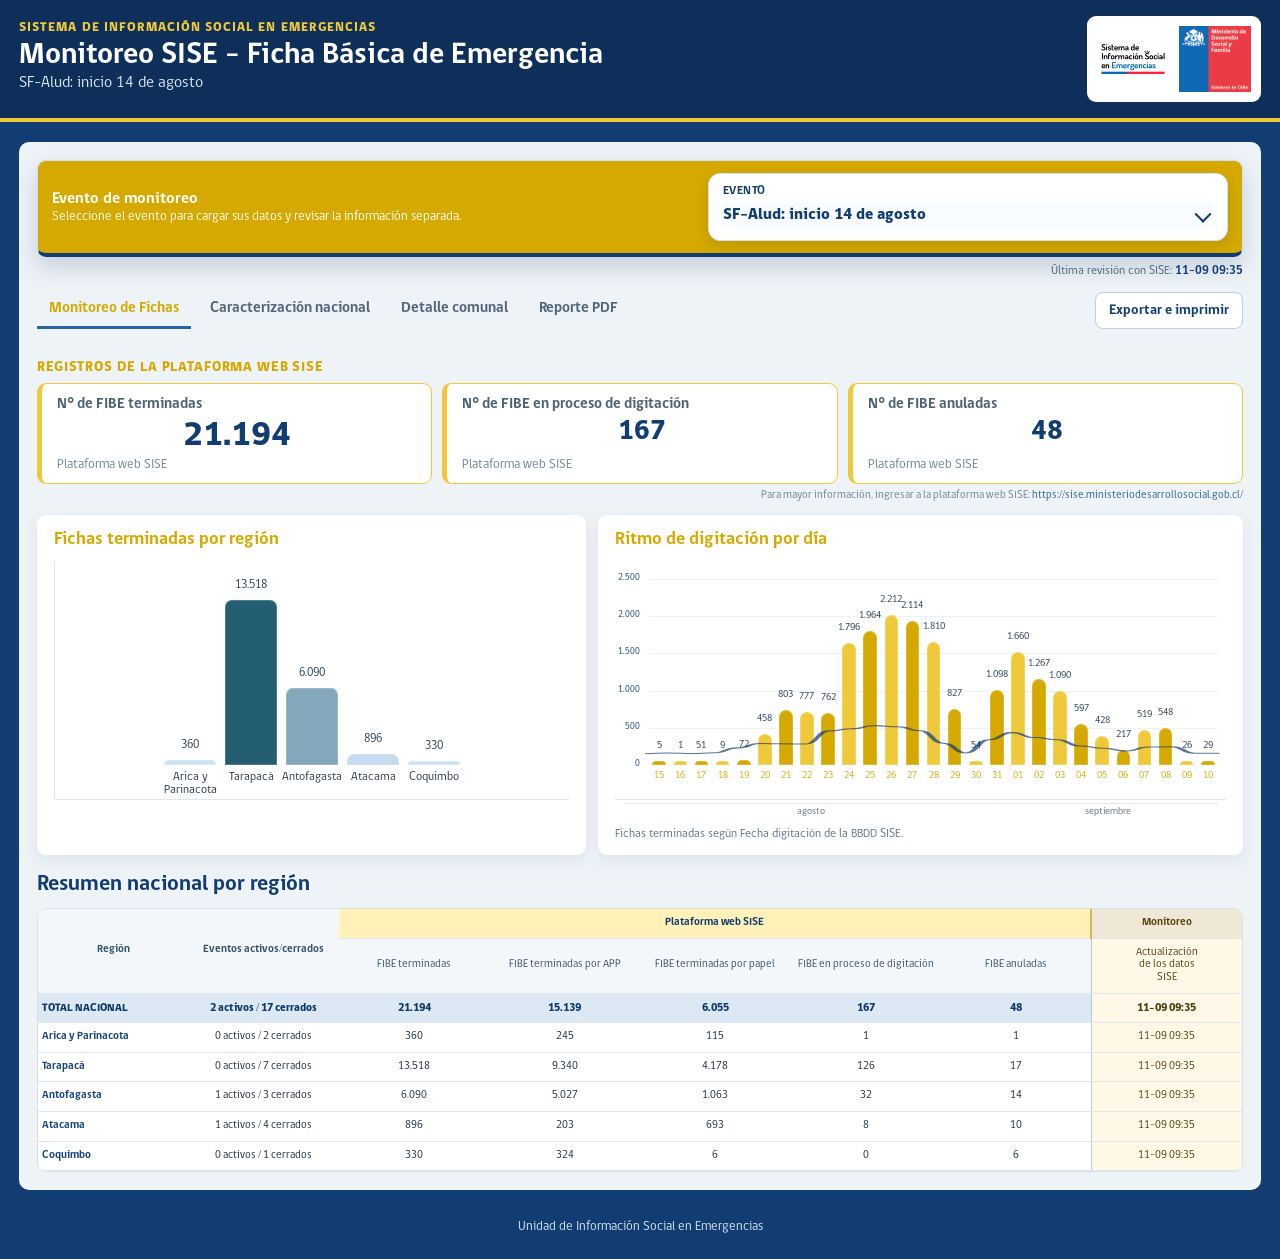
==== commit 1fbe1a56: "Reactivar monitoreo SISE" ====
--- a/emergencias/index.html
+++ b/emergencias/index.html
@@ -1,16 +1,304 @@
 <!doctype html>
 <html lang="es">
 <head>
-  <meta charset="utf-8">
-  <meta name="viewport" content="width=device-width, initial-scale=1">
-  <title>Plataforma no habilitada</title>
-  <style>
-    body { margin: 0; min-height: 100vh; display: grid; place-items: center; background: #f5f7fa; color: #24364b; font-family: Arial, sans-serif; }
-    main { padding: 2rem; text-align: center; }
-    p { font-size: clamp(1.2rem, 3vw, 1.6rem); line-height: 1.5; }
-  </style>
+<meta charset="utf-8">
+<meta name="viewport" content="width=device-width,initial-scale=1">
+<title>Monitoreo SISE - Ficha Básica de Emergencia</title>
+<script src="assets/data/historico-cloud.config.js"></script>
+<style>
+@font-face{font-family:GobCL;src:url("assets/fonts/gobCL_Regular.otf")}@font-face{font-family:GobCL;src:url("assets/fonts/gobCL_Bold.otf");font-weight:700}@font-face{font-family:GobCL;src:url("assets/fonts/gobCL_Heavy.otf");font-weight:800}
+:root{--azul:#123d72;--azul2:#2467a5;--amarillo:#d6a900;--amarillo2:#f0c93b;--fondo:#eef3f8;--borde:#d7e0ea;--texto:#18293b;--muted:#607286;--verde:#16734c;--rojo:#b54138;--naranjo:#b87500}
+*{box-sizing:border-box}body{margin:0;background:var(--azul);color:var(--texto);font-family:GobCL,Arial,Helvetica,sans-serif;font-size:15px}.wrap{width:min(1500px,97%);margin:auto}
+header{background:#0d2f5a;border-bottom:4px solid var(--amarillo2);color:#fff}.head{display:flex;justify-content:space-between;align-items:center;gap:22px;padding:16px 0}.eyebrow{display:block;color:var(--amarillo2);font-size:13px;font-weight:800;letter-spacing:.08em;text-transform:uppercase;margin-bottom:5px}.brand h1{margin:0 0 4px;font-size:30px}.brand p{margin:0;color:#dce8f5;font-size:16px}.meta{margin-top:7px;font-size:13px;color:#eaf3fc}.logos{display:flex;gap:10px;background:#fff;padding:7px 10px;border-radius:9px}.logos img{width:72px;height:72px;object-fit:contain}
+main{padding:20px 0 30px}.shell{background:var(--fondo);border-radius:10px;padding:18px}.eventbar{display:flex;justify-content:space-between;align-items:center;gap:12px;background:#fff;border:1px solid var(--borde);border-radius:9px;padding:12px 14px;margin-bottom:12px}.eventbar label{display:grid;gap:5px;color:#465a6f;font-size:13px;font-weight:700}.eventbar select{min-width:260px;border:1px solid #cbd7e3;border-radius:7px;padding:9px 10px;background:#fff;color:var(--texto);font:700 14px GobCL,Arial}.event-status{color:#607286;font-size:13px;text-align:right}.topbar{display:flex;justify-content:space-between;align-items:center;gap:14px;margin-bottom:17px}.nav{display:flex;gap:7px;flex-wrap:wrap}.nav button{border:0;background:transparent;color:#52667a;padding:10px 12px;border-bottom:3px solid transparent;font:700 15px GobCL,Arial;cursor:pointer;transition:transform .18s ease,color .18s ease,background .18s ease,box-shadow .18s ease}.nav button:hover{transform:translateY(-2px);color:var(--azul);background:#fff;box-shadow:0 5px 12px rgba(20,52,84,.12)}.nav button.active{color:var(--azul);border-bottom-color:var(--amarillo2)}.nav button.ingreso-regional{background:#174D8C;color:#fff;border-radius:8px;border-bottom:0;display:inline-flex;align-items:center;gap:7px}.nav button.ingreso-regional:before{content:"▤";font-size:15px}.nav button.ingreso-regional:hover{background:#174D8C;color:#fff}.nav button.ingreso-regional.active{background:#123f74;color:#fff;border-bottom:0}.downloads{position:relative}.download-toggle,.btn{border:1px solid #bfd0e0;border-radius:8px;background:#fff;color:var(--azul);padding:10px 13px;font:700 14px GobCL,Arial;cursor:pointer;text-decoration:none}.download-menu{display:none;position:absolute;right:0;top:44px;z-index:20;background:#fff;border:1px solid var(--borde);border-radius:8px;padding:8px;min-width:235px}.download-menu.open{display:grid;gap:6px}.download-menu .btn{text-align:left;font-weight:400}
+.panel{display:none}.panel.active{display:block}.summary-row{display:grid;grid-template-columns:minmax(260px,1fr) minmax(520px,2fr);gap:12px;align-items:start;margin-bottom:14px}.summary-row .summary-block{margin-bottom:0}.summary-row .summary-block:first-child{padding-right:12px;border-right:2px solid #b9c8d8}.summary-block{margin-bottom:14px}.section-label{margin:0 0 8px;color:var(--amarillo);font-size:14px;font-weight:800;letter-spacing:.06em;text-transform:uppercase}.sise-note{text-align:right;font-size:11px;color:#6b7f91;margin:6px 0 0}.sise-note a{color:#2b5f93;text-decoration:none}.label-date{font-size:.86em;font-style:italic;font-weight:400}.metric-grid{display:grid;gap:10px}.regional-grid,.sise-grid{grid-template-columns:repeat(3,minmax(0,1fr))}.summary-row .regional-grid{grid-template-columns:repeat(2,minmax(0,1fr))}.summary-row #kpiAlfa{grid-template-columns:1fr}.metric{background:#fff;border:1px solid #d8c870;border-left:5px solid var(--amarillo2);border-radius:9px;padding:12px 15px;min-height:98px;display:flex;flex-direction:column}.metric.submetric{background:#f5f7fa}.metric.hero{border-left-color:var(--amarillo2)}.metric-label{color:#4f6275;font-size:15px;font-weight:700;line-height:1.2}.metric-value{margin-top:4px;font-size:27px;line-height:1;color:var(--azul);font-weight:800;text-align:center;align-self:center;width:100%}.metric.hero .metric-value{font-size:34px}.metric-source{margin-top:auto;padding-top:6px;color:#718396;font-size:13px}.content-section{margin-top:18px}.content-title{margin:0 0 12px;font-size:22px;color:var(--azul)}.filterbar{display:flex;gap:10px;flex-wrap:wrap;margin:0 0 14px}.filterbar label{display:grid;gap:5px;color:#465a6f;font-size:13px;font-weight:700}.filterbar select,.filterbar input{min-width:220px;border:1px solid #cbd7e3;border-radius:7px;padding:10px;background:#fff;color:var(--texto);font:14px GobCL,Arial}.note-box{background:#fff8dc;border-left:4px solid var(--amarillo2);padding:10px 12px;margin:0 0 12px;color:#4f3c00;font-size:13px}.matrix-title{margin:16px 0 8px;color:var(--azul);font-size:17px}.affect-matrix{border-top:2px solid #111;border-bottom:2px solid #111;min-width:760px}.affect-matrix th{background:#fff!important;color:#002f5f!important;font-weight:700;border-bottom:1px solid #111}.affect-matrix tbody tr:nth-child(odd) td{background:#dcebf6}.affect-matrix tbody td{text-align:right}.affect-matrix tbody td:first-child{text-align:left;font-weight:700}.affect-matrix .national-row td{background:#dcebf6!important;color:#002f5f!important;font-weight:700}
+.tablebox{background:#fff;border:1px solid var(--borde);border-radius:9px;overflow:hidden}.monitor-table{width:100%;border-collapse:collapse;table-layout:fixed}.monitor-table th,.monitor-table td{padding:8px 4px;border-bottom:1px solid #dfe6ed;text-align:center;font-size:11px;line-height:1.15;vertical-align:middle}.monitor-table thead th{background:#f4f7fa;color:#35506b;font-weight:400}.monitor-table thead tr:first-child th{font-weight:600}.group-regional{background:#dce8f4!important;color:#143e70!important;border-right:1px solid #b9c8d8}.group-sise{background:#d4e2f0!important;color:#143e70!important}.group-monitor{background:#efe8d6!important;color:#5d4511!important;border-left:2px solid #d6b85e}.monitor-col{background:#fff8e6!important;color:#513d10!important;width:86px;max-width:90px;font-size:11px;line-height:1.05}.monitor-col.update{width:76px;max-width:80px}.monitor-col .status{white-space:normal;padding:5px 7px;font-size:11px;line-height:1.05}.agregada-end{border-right:2px solid #9fb2c6!important}.regional-end{border-right:1px solid #b9c8d8}.sise-end{border-right:1px solid #b9c8d8}.subgroup{background:#eef3f7!important;color:#496379!important}.subgroup-start{border-left:1px solid #c2d0dc}.name-cell{text-align:left!important;white-space:nowrap;font-weight:700;color:#174579}.national-row td{background:#dce8f4;color:#113962;font-weight:800}.national-row .subgroup{background:#d7e2ec!important;color:#173f64!important}.region-row{cursor:pointer;transition:transform .18s ease,box-shadow .18s ease}.region-row:hover{transform:translateY(-2px);box-shadow:0 5px 12px rgba(20,52,84,.12)}.region-row:hover td{background:#f7fafc}.row-progress td{background:#fffaf0}.row-progress .name-cell{box-shadow:inset 4px 0 0 var(--amarillo2);padding-left:16px!important}.row-progress:hover td{background:#fff4d6}.status{display:inline-flex;align-items:center;justify-content:center;gap:6px;border-radius:999px;padding:6px 9px;font-size:12px;font-weight:400;white-space:nowrap}.status:before{content:"";width:7px;height:7px;border-radius:50%}.pending{background:#f7e2df;color:var(--rojo)}.pending:before{background:var(--rojo)}.progress{background:#fff0ce;color:var(--naranjo);border:1px solid #f0c76a}.progress:before{background:var(--amarillo2)}.done,.national{background:#dff2e8;color:var(--verde)}.done:before,.national:before{background:var(--verde)}.empty{padding:28px;text-align:center;color:var(--muted)}
+.monitor-col{white-space:normal;overflow-wrap:anywhere}
+#caracterizacion .sise-grid{grid-template-columns:repeat(4,minmax(0,1fr))}#caracterizacion .metric{min-height:122px}#caracterizacion .metric.hero .metric-value{font-size:27px}
+.form-card{background:#fff;border:1px solid var(--borde);border-radius:9px;overflow:hidden}.form-head{background:var(--azul2);color:#fff;border-left:5px solid var(--amarillo2);padding:14px 17px}.form-head h2{margin:0;font-size:21px}.form-head p{margin:4px 0 0;color:#e4eff9;font-size:13px}.form-body{padding:20px}.formgrid{display:grid;grid-template-columns:repeat(3,minmax(0,1fr));gap:14px}.field label{display:block;color:#465a6f;font-size:14px;font-weight:700;margin-bottom:6px}.field input,.field select,.field textarea{width:100%;border:1px solid #cbd7e3;border-radius:7px;padding:11px;background:#fff;color:var(--texto);font:15px GobCL,Arial}.field textarea{min-height:92px}.wide{grid-column:1/-1}.entry-table{margin-top:15px}.entry-table .commune-table{min-width:760px}.entry-table input{width:100%;border:1px solid #cbd7e3;border-radius:6px;padding:8px;text-align:right;font:14px GobCL,Arial}.entry-table td:first-child{font-weight:700;color:#174579}.form-actions{display:flex;justify-content:flex-end;align-items:center;gap:10px;margin-top:15px}.primary{background:var(--azul);color:#fff;border-color:var(--azul)}.btn.report-generate{background:var(--amarillo2);color:#17324d;border-color:var(--amarillo);font-weight:800}.manual-id{display:none;margin-top:8px}.robot-note,.saving-note{margin-top:8px;color:var(--muted);font-size:13px}.saving-note{font-weight:700;color:var(--azul)}.saving-overlay[hidden]{display:none}.saving-overlay{position:fixed;inset:0;z-index:3000;background:rgba(8,29,54,.72);display:flex;align-items:center;justify-content:center;padding:20px;cursor:wait;touch-action:none}.saving-dialog{background:#fff;border-left:5px solid var(--amarillo2);border-radius:9px;box-shadow:0 12px 34px rgba(0,0,0,.28);color:var(--azul);min-width:min(380px,90vw);padding:22px 26px;text-align:center}.saving-dialog strong{display:block;font-size:20px;margin-bottom:6px}.saving-dialog span{color:#607286;font-size:14px}html.saving-lock,body.saving-lock{overflow:hidden}
+.modal-backdrop{display:none;position:fixed;inset:0;background:rgba(8,29,54,.67);z-index:1000;padding:25px;align-items:center;justify-content:center}.modal-backdrop.open{display:flex}.modal{background:#fff;width:min(1350px,98vw);max-height:90vh;border-radius:10px;overflow:hidden}.modal-head{background:var(--azul2);color:#fff;border-left:5px solid var(--amarillo2);display:flex;align-items:center;justify-content:space-between;padding:14px 18px}.modal-head h2{margin:0;font-size:21px}.modal-close{border:0;background:transparent;color:#fff;font-size:28px;cursor:pointer}.modal-body{padding:16px;overflow:auto;max-height:calc(90vh - 65px)}.commune-table{width:100%;border-collapse:collapse;min-width:1150px}.commune-table th,.commune-table td{padding:10px 8px;border-bottom:1px solid #dfe6ed;text-align:center;font-size:13px}.commune-table th{background:#e5eef7;color:#234b73;font-weight:400}.commune-table td:first-child,.commune-table th:first-child{text-align:left;white-space:nowrap}.footer{color:#d9e5f1;padding:0 0 26px;text-align:center;font-size:13px}.print-only{display:none}
+@media(max-width:900px){.wrap{padding:0 16px}.shell{padding:22px}.eventbar{align-items:flex-start}.eventbar select{min-width:220px}.topbar{align-items:flex-start;gap:14px}.nav{max-width:100%;overflow-x:auto;padding-bottom:4px;flex-wrap:nowrap}.nav button{white-space:nowrap;min-height:46px}.downloads{align-self:flex-end}.regional-grid,.sise-grid{grid-template-columns:repeat(2,minmax(0,1fr))}.formgrid{grid-template-columns:repeat(2,minmax(0,1fr))}.tablebox{overflow-x:auto;-webkit-overflow-scrolling:touch;border-radius:10px}.tablebox:before{content:"Deslice la tabla hacia los lados";display:block;padding:9px 12px;background:#f6f9fc;color:#607286;font-size:12px;border-bottom:1px solid var(--borde)}.monitor-table{min-width:1080px}.commune-table{min-width:1050px}.monitor-table th,.monitor-table td,.commune-table th,.commune-table td{padding:11px 9px;font-size:13px}.name-cell,.monitor-table td:first-child,.monitor-table th:first-child,.commune-table td:first-child,.commune-table th:first-child{position:sticky;left:0;z-index:2;background:#fff}.monitor-table thead th:first-child,.commune-table thead th:first-child{z-index:3;background:#e5eef7}.national-row .name-cell{background:#dce8f4}.modal-backdrop{padding:12px}.modal{width:100%;max-height:92vh}.modal-body{padding:10px}}@media(max-width:650px){body{font-size:16px}.wrap{padding:0 12px}header{padding:16px 0 14px}.head{flex-direction:column;align-items:flex-start;gap:10px}.brand h1{font-size:25px;line-height:1.08}.brand p{font-size:16px}.brand .eyebrow{font-size:12px;margin-bottom:6px}.meta{font-size:13px}.logos{align-self:flex-start;justify-content:flex-start;gap:8px;padding:7px 9px;border-radius:8px}.logos img{width:64px;height:42px}.shell{margin:14px 0 20px;padding:16px 12px;border-radius:14px}.eventbar,.topbar{flex-direction:column;align-items:stretch}.eventbar select{min-width:0;width:100%}.event-status{text-align:left}.downloads{width:100%;align-self:stretch}.download-toggle,.download-menu,.download-menu .btn{width:100%}.download-menu{position:static;margin-top:8px}.nav{display:flex;gap:8px;margin:0 -2px;padding:0 2px 8px;overflow-x:auto}.nav button{flex:0 0 auto;padding:11px 13px;font-size:15px;border-radius:8px}.content-title{font-size:21px}.section-label{font-size:12px;line-height:1.25}.regional-grid,.sise-grid{grid-template-columns:repeat(2,minmax(0,1fr));gap:8px}.metric{min-height:116px;padding:12px;border-radius:10px}.metric-label{font-size:13px;line-height:1.25}.metric-value,.metric.hero .metric-value{font-size:25px}.metric-source{font-size:12px}.formgrid{grid-template-columns:1fr;gap:13px}.wide{grid-column:auto}.form-body{padding:15px}.field label{font-size:14px}.field input,.field select,.field textarea{min-height:46px;font-size:16px;padding:11px 12px}.field textarea{min-height:105px}.form-actions{justify-content:stretch}.form-actions .btn{width:100%;min-height:48px}.filterbar{display:grid}.filterbar select{min-width:0;width:100%}.tablebox{margin:0 -4px}.monitor-table{min-width:980px}.commune-table{min-width:980px}.monitor-table th,.monitor-table td,.commune-table th,.commune-table td{font-size:12px;padding:10px 8px}.status{padding:6px 8px;font-size:12px}.modal-head h2{font-size:18px}.modal-close{font-size:32px}.sise-note{text-align:left;line-height:1.35}}@media(max-width:420px){.regional-grid,.sise-grid{grid-template-columns:1fr}.metric{min-height:94px}.brand h1{font-size:23px}.logos img{width:58px;height:38px}.monitor-table{min-width:920px}.commune-table{min-width:920px}}
+@media(max-width:900px){.summary-row{grid-template-columns:1fr}.summary-row .summary-block:first-child{padding-right:0;border-right:0;border-bottom:2px solid #b9c8d8;padding-bottom:12px}}
+@page{size:A4 landscape;margin:10mm 10mm 14mm}@media print{*{box-shadow:none!important;text-shadow:none!important;animation:none!important;transition:none!important}body{background:#fff!important;color:#17324d;font-size:9pt}.wrap{width:100%;max-width:none;padding:0}.print-only{display:block}.eventbar,.topbar,#carga,#detalle,#historial,.modal-backdrop,.download-menu,.downloads,.nav,.sise-note,.metric-source,.print-hide{display:none!important}header{background:#fff;color:#17324d;border:0;border-bottom:2px solid var(--amarillo2);padding:0 0 4mm;margin:0 0 4mm}.head{display:grid;grid-template-columns:1fr auto;align-items:start;gap:8mm;padding:0}.brand .eyebrow{color:var(--amarillo);font-size:9pt;letter-spacing:.05em;margin:0 0 1mm}.brand h1{font-size:18pt;line-height:1.05;color:var(--azul);margin:0}.brand p{font-size:12pt;color:#17324d;margin:1mm 0 0}.brand .print-header-source{font-size:9pt;color:#43566b;margin-top:2mm}.meta{font-size:9pt;color:#43566b;margin-top:2mm}.logos{background:#fff;border:0;border-radius:0;padding:0;gap:4mm}.logos img{width:22mm;height:16mm;object-fit:contain}.shell{background:#fff;border:0;border-radius:0;padding:0 0 8mm}.panel{display:block!important}.panel:not(#resumen){display:none!important}.print-title{background:#fff;color:var(--azul);border-left:4px solid var(--amarillo2);padding:0 0 0 3mm;margin:0 0 2mm;font-size:12pt;font-weight:800}.summary-row{display:block;margin-bottom:0}.summary-row .summary-block:first-child{padding-right:0;border-right:0}.summary-block{border:0;margin:0 0 4mm;padding:0}.section-label{color:var(--azul);font-size:11pt;font-weight:800;margin:0 0 1.5mm;letter-spacing:.03em}.metric-grid{display:table;width:100%;border-collapse:collapse;margin:0 0 2mm}.regional-grid,.sise-grid{grid-template-columns:none}.metric{display:table-row;background:#fff!important;border:0;min-height:0;padding:0}.metric-label,.metric-value{display:table-cell;border:1px solid #d8e1ea;padding:2mm 3mm;vertical-align:middle}.metric-label{width:72%;font-size:9pt;color:#17324d;font-weight:400}.metric-value,.metric.hero .metric-value{width:28%;font-size:10pt;color:#17324d;font-weight:800;text-align:right}.summary-block:first-of-type .section-label:after{content:" - Indicador | Valor";font-weight:400;color:#607286}.summary-block:nth-of-type(2) .section-label:after{content:" - Indicador | Valor";font-weight:400;color:#607286}.content-section{margin-top:3mm}.content-title{display:block;font-size:12pt;color:var(--azul);margin:0 0 2mm;border-left:4px solid var(--amarillo2);padding-left:3mm}.tablebox{overflow:visible;border:0;border-radius:0;background:#fff}.monitor-table{width:100%;border-collapse:collapse;table-layout:fixed;page-break-inside:auto}.monitor-table th,.monitor-table td{font-size:9pt;line-height:1.25;padding:2mm 1.8mm;border:1px solid #d8e1ea;text-align:center;white-space:normal;color:#17324d}.monitor-table thead tr:first-child th,.monitor-table thead th{background:var(--azul)!important;color:#fff!important;font-size:9.5pt;font-weight:800}.monitor-table thead tr:nth-child(2) th{background:#174d8c!important;color:#fff!important;font-size:9pt}.group-monitor,.monitor-table th:nth-child(12),.monitor-table th:nth-child(13),.monitor-table td:nth-child(12),.monitor-table td:nth-child(13){display:none!important}.name-cell{text-align:left!important;white-space:normal;font-weight:800;color:#17324d}.national-row td{background:#eef2f5!important;color:#17324d!important;font-weight:800}.national-row .subgroup,.subgroup{background:#fff!important;color:#17324d!important}.region-row:hover,.region-row:hover td{transform:none;background:inherit}.status{background:transparent!important;color:#17324d!important;border:0;padding:0;font-size:9pt}.status:before{display:none}.print-notice{position:fixed;right:10mm;bottom:5mm;width:120mm;margin:0;text-align:right;font-size:8pt;color:#5e6d7b}.print-date{position:fixed;left:10mm;bottom:5mm;margin:0;font-size:8pt;color:#5e6d7b}.print-date:after{content:"  | Página " counter(page)}.print-sources{position:fixed;left:10mm;bottom:9mm;margin:0;font-size:8pt;line-height:1.35;color:#5e6d7b}.footer{display:none}}
+.matrix-box{border:2px solid var(--amarillo2);border-radius:12px;padding:16px 18px;background:#fff}
+.matrix-box .affect-matrix{border:0;min-width:760px;margin-top:8px;border-radius:5px;overflow:hidden}
+.matrix-box .affect-matrix{table-layout:fixed}
+.matrix-box .affect-matrix col{width:14.28%}
+.matrix-box .affect-matrix th{background:var(--azul)!important;color:#fff!important;border:1px solid #d8e1ea;font-weight:700;text-align:center!important}
+.matrix-box .affect-matrix tbody td{border:1px solid #d8e1ea}
+.matrix-box .affect-matrix tbody td{background:#fff!important;text-align:center}
+.matrix-box .affect-matrix tbody td:first-child{text-align:left!important}
+.matrix-box .affect-matrix .row-total,.matrix-box .affect-matrix .national-row td{background:var(--azul)!important;color:#fff!important;font-weight:800}
+.damage-cards{display:grid;grid-template-columns:repeat(6,minmax(0,1fr));gap:14px;margin:0 0 18px}
+.damage-cards.enseres{grid-template-columns:repeat(5,minmax(0,1fr))}
+.damage-title{margin:0 0 12px;color:var(--azul);font-size:15px;font-weight:800;text-transform:uppercase;letter-spacing:.02em;display:flex;align-items:center;gap:10px}
+.damage-title:before{content:"";width:34px;height:34px;border-radius:50%;background:#073b78;color:#fff;display:inline-flex;align-items:center;justify-content:center;background-position:center;background-repeat:no-repeat;background-size:20px}
+.damage-title.vivienda:before{content:"⌂";font-size:25px;line-height:1}
+.damage-title.enseres:before{content:"▧";font-size:21px;line-height:1}
+.damage-card{background:#fff;border:1px solid #d8e1ea;border-radius:8px;padding:10px 8px;text-align:center;min-height:90px;transition:transform .18s ease,box-shadow .18s ease,border-color .18s ease;display:flex;flex-direction:column;justify-content:center}
+.damage-card:hover{transform:translateY(-3px);box-shadow:0 8px 18px rgba(20,52,84,.16);border-color:#b9c8d8}
+.matrix-box .affect-matrix tbody td{transition:transform .18s ease,box-shadow .18s ease,background .18s ease}
+.matrix-box .affect-matrix tbody td:not(:first-child):hover{position:relative;z-index:2;transform:translateY(-2px);box-shadow:0 6px 14px rgba(20,52,84,.14);background:#f8fbff!important}
+.damage-card em{display:none}
+.damage-card span{display:block;color:#17324d;font-size:13px;font-weight:800;line-height:1.15}
+.damage-card strong{display:block;margin-top:5px;font-size:30px;line-height:1;font-weight:800;text-align:center;width:100%}
+.damage-card small{display:block;margin-top:5px;color:#3f5772;font-size:12px;font-weight:700}
+.damage-card.c0 strong{color:#169b62}.damage-card.c1 strong{color:#f2b600}.damage-card.c2 strong{color:#f06f2f}.damage-card.c3 strong{color:#ef3b3a}.damage-card.c4 strong{color:#9a248f}.damage-card.total strong{color:var(--azul)}
+.affect-matrix .damage-head{background:var(--azul)!important;color:#fff!important;text-align:left!important}
+.affect-matrix .damage-head strong{display:block;font-size:13px;font-weight:800;line-height:1.2}
+.affect-matrix thead th[colspan]{font-size:13px;font-weight:800;line-height:1.2;text-align:center!important}
+.affect-matrix .damage-head small{display:block;margin-top:3px;color:#dce9f5;font-size:13px;font-weight:800;line-height:1.2}
+.entry-table thead th{background:var(--azul)!important;color:#fff!important}
+.entry-table tbody td:first-child{background:#e8f1fa;color:#0b3b6f}
+.metric-pct{display:block;margin-top:4px;color:#5f7184;font-size:13px;font-weight:700}
+.th-center{display:block;text-align:center}
+.eventbar{display:grid;grid-template-columns:1fr minmax(320px,520px);align-items:center;gap:16px;background:var(--azul);border:1px solid #0b2e58;border-bottom:4px solid var(--amarillo2);box-shadow:0 10px 24px rgba(9,44,82,.18);color:#fff}
+.event-copy strong{display:block;color:#fff;font-size:16px}.event-copy span{display:block;margin-top:3px;color:#dce8f5;font-size:13px}.eventbar label{position:relative;display:grid;gap:6px;background:#f8fbff;border:1px solid #dce8f5;border-radius:12px;padding:11px 14px 12px;box-shadow:0 5px 14px rgba(0,0,0,.12)}.eventbar label span{color:var(--azul);font-size:12px;text-transform:uppercase;letter-spacing:.04em}.eventbar select{display:none}.event-select{position:relative}.event-select-btn{width:100%;border:0;background:#f8fbff;color:var(--azul);font:800 16px GobCL,Arial;text-align:left;padding:4px 34px 4px 0;cursor:pointer}.event-select-btn:after{content:"";position:absolute;right:4px;top:50%;width:10px;height:10px;border-right:2px solid var(--azul);border-bottom:2px solid var(--azul);transform:translateY(-65%) rotate(45deg)}.event-options{display:none;position:absolute;z-index:30;left:0;right:0;top:calc(100% + 10px);background:#fff;border:1px solid #cfe0f2;border-radius:12px;padding:8px;box-shadow:0 16px 28px rgba(9,44,82,.2)}.event-options.open{display:grid;gap:6px}.event-option{border:0;border-radius:9px;background:#f4f8fc;color:var(--azul);padding:12px 13px;text-align:left;font:700 14px GobCL,Arial;cursor:pointer}.event-option:hover,.event-option.active{background:#dce8f4;color:#123f74}.eventbar label:focus-within{border-color:var(--amarillo2);box-shadow:0 0 0 3px rgba(240,201,59,.28),0 5px 14px rgba(0,0,0,.12)}.event-status{display:none}.sise-update-line{margin:-4px 0 14px;text-align:right;color:#496379;font-size:12px}.sise-update-line strong{color:var(--azul);font-weight:700}.shell.loading .panel{opacity:.35;transform:translateY(5px)}.panel{transition:opacity .28s ease,transform .28s ease}.panel.active{animation:panelIn .34s ease both}@keyframes panelIn{from{opacity:.25;transform:translateY(8px)}to{opacity:1;transform:none}}
+.chart-grid{display:grid;grid-template-columns:minmax(0,.92fr) minmax(0,1.08fr);gap:12px;margin:0 0 16px}.chart-card{min-width:0;overflow:hidden;background:#fff;border:1px solid #fff;border-radius:9px;padding:14px 16px;box-shadow:0 6px 16px rgba(20,52,84,.08)}.chart-card h3{margin:0 0 12px;color:var(--azul);font-size:18px}.bar-chart{position:relative;display:grid;grid-auto-flow:column;grid-auto-columns:minmax(54px,1fr);align-items:stretch;gap:4px;min-height:238px;border-left:1px solid #dfe6ed;border-bottom:1px solid #dfe6ed;padding:18px 8px 0}.bar-chart:not(.daily-chart){grid-auto-columns:minmax(44px,60px);justify-content:center;gap:1px}.daily-chart{grid-auto-columns:minmax(0,1fr);gap:1px}.chart-empty{min-height:238px;border-left:1px solid #dfe6ed;border-bottom:1px solid #dfe6ed;display:grid;place-items:center;text-align:center;color:#607286;font-size:13px;padding:18px}.bar-item{position:relative;z-index:1;display:flex;flex-direction:column;justify-content:flex-end;align-items:center;gap:6px;height:220px;text-align:center;min-width:0}.bar-value{font-size:12px;color:#253b52;font-weight:400;min-height:15px}.bar{width:min(52px,86%);min-height:3px;border-radius:7px 7px 0 0;background:var(--bar-color,#2467a5);box-shadow:inset 0 0 0 1px rgba(255,255,255,.18);animation:barGrow .45s ease both}.daily-chart .bar{width:min(28px,68%)}.daily-chart .bar-value{font-size:10px}.daily-chart .bar-label{font-size:10px}.bar-label{font-size:12px;color:#26394d;line-height:1.05;min-height:28px;display:flex;flex-direction:column;align-items:center;justify-content:flex-start}.bar-label small{display:block;color:#607286;font-size:10px;text-transform:uppercase}.month-axis{display:grid;gap:1px;margin:3px 0 0 1px;padding:0 8px}.month-axis span{border-top:1px solid #dfe6ed;color:#607286;font-size:10px;line-height:16px;text-align:center;text-transform:lowercase}.trend-line{position:absolute;z-index:2;left:8px;right:8px;top:78px;bottom:38px;width:calc(100% - 16px);height:calc(100% - 116px);overflow:visible;pointer-events:none}.trend-line path{fill:none;stroke:#d6a900;stroke-width:.85;stroke-linecap:round;stroke-linejoin:round;opacity:.7}.chart-note{margin:8px 0 0;color:#607286;font-size:12px}.car-hero{display:grid;grid-template-columns:1fr 460px;gap:12px;margin-bottom:14px}.car-strip{display:grid;grid-template-columns:repeat(4,minmax(0,1fr));background:#eef5ff;border:1px solid #fff;border-radius:9px;overflow:hidden}.car-stat{padding:12px 12px;text-align:center;border-right:1px solid #cfe0f2}.car-stat:last-child{border-right:0}.car-icon{width:66px;height:66px;margin:0 auto 7px;border-radius:50%;display:grid;place-items:center;background:#fff8d8}.car-icon svg{width:46px;height:46px;fill:none;stroke:var(--amarillo);stroke-width:2.35;stroke-linecap:round;stroke-linejoin:round}.car-stat strong{display:block;color:#071b30;font-size:28px;line-height:1}.car-stat em{display:block;margin:3px 0 7px;color:var(--azul);font-style:normal;font-weight:400;font-size:12px;line-height:1.15}.car-stat span{display:block;color:#465a6f;font-size:13px;font-weight:400;line-height:1.15}.donut-box{display:grid;grid-template-columns:1fr 1fr;gap:10px;background:#eef5ff;border:1px solid #fff;border-radius:9px;padding:12px}.donut{display:grid;grid-template-columns:86px 1fr;align-items:center;gap:10px}.donut-ring{width:80px;height:80px;border-radius:50%;display:grid;place-items:center;background:conic-gradient(var(--donut-color) var(--p),#cdddf9 0)}.donut-ring span{background:#fff;border-radius:50%;width:52px;height:52px;display:grid;place-items:center;font-weight:400;color:#1c3450;font-size:12px}.donut label{color:#1c3450;font-size:13px;font-weight:400;line-height:1.15}.donut label strong{display:block;font-size:28px;line-height:1;color:#071b30;font-weight:800;margin-bottom:4px}@keyframes barGrow{from{height:0}to{height:var(--h)}}@media(max-width:900px){.eventbar{grid-template-columns:1fr}.chart-grid,.car-hero{grid-template-columns:1fr}.bar-chart{overflow-x:auto}.car-strip{grid-template-columns:repeat(2,minmax(0,1fr))}.car-stat:nth-child(2){border-right:0}.car-stat{border-bottom:1px solid #cfe0f2}.donut-box{grid-template-columns:1fr}}
+.daily-chart.has-axis{padding-left:34px}.chart-y-axis{position:absolute;z-index:0;left:0;top:18px;bottom:34px;width:30px;display:grid;grid-template-rows:repeat(5,1fr);color:#607286;font-size:9px;text-align:right;pointer-events:none}.chart-y-axis span{padding-right:5px;transform:translateY(-6px)}.chart-gridlines{position:absolute;z-index:0;left:34px;right:8px;top:18px;bottom:34px;display:grid;grid-template-rows:repeat(4,1fr);pointer-events:none}.chart-gridlines span{border-top:1px solid #edf2f7}.daily-chart.dense{gap:0;padding-top:24px}.daily-chart.dense .bar{width:min(20px,70%)}.daily-chart.dense .bar-value{font-size:8px;min-height:27px;line-height:1;white-space:nowrap}.daily-chart.dense .bar-label{font-size:9px;min-height:22px}.daily-chart.dense .bar-item:nth-child(2n) .bar-value{transform:translateY(-11px)}.daily-chart.dense .bar-item:nth-child(2n+1) .bar-value{transform:translateY(1px)}.daily-chart.dense .trend-line{top:92px;height:calc(100% - 130px)}.daily-chart.dense .trend-line path{stroke-width:.7;opacity:.62}
+.daily-chart .bar-label{color:#d6a900}
+.daily-chart.dense .bar-item:nth-child(2n) .bar-value,.daily-chart.dense .bar-item:nth-child(2n) .bar-label{visibility:hidden}.daily-chart.has-axis{border-left:0}.daily-chart.has-axis .chart-y-axis{z-index:3;color:#123d72;background:#fff}.daily-chart.has-axis .chart-gridlines{z-index:0}
+.daily-chart.has-axis .chart-y-axis,.daily-chart.has-axis .chart-gridlines{display:block}.daily-chart.has-axis .chart-y-axis span{position:absolute;right:0}.daily-chart.has-axis .chart-gridlines span{position:absolute;left:0;right:0;border-top:1px solid #edf2f7}
+body[data-tema="alud"] .eventbar{background:#d6a900;border-color:#cfe0f2;border-bottom-color:#123d72;color:#fff}body[data-tema="alud"] .event-copy strong,body[data-tema="alud"] .event-copy span{color:#fff}body[data-tema="alud"] .eventbar label{background:#fff;border-color:#cfe0f2}body[data-tema="alud"] .event-option:hover,body[data-tema="alud"] .event-option.active{background:#fff1b8;color:#123d72}body[data-tema="alud"] .nav button.active{color:#d6a900;border-bottom-color:#2467a5}body[data-tema="alud"] .group-sise{background:#fff1b8!important;color:#123d72!important}body[data-tema="alud"] .metric{border-left-color:#2467a5;border-color:#f0c93b}body[data-tema="alud"] .chart-card h3{color:#d6a900}body[data-tema="alud"] .trend-line path{stroke:#123d72}
+</style>
 </head>
 <body>
-  <main><p>Esta plataforma no está habilitada para su uso.</p></main>
-</body>
-</html>
+<header><div class="wrap head"><div class="brand"><span class="eyebrow">Sistema de Información Social en Emergencias</span><h1>Monitoreo SISE - Ficha Básica de Emergencia</h1><p id="eventoSubtitulo">Sistema Frontal - Julio</p><div class="meta" id="ultimaActualizacion"></div><p class="print-only print-header-source">Fuente de información: Plataforma web SISE e información ingresada por las regiones.</p></div><div class="logos"><img src="assets/LOGO_SISE.png" alt="Logo SISE"><img src="assets/logo_MDSF.png" alt="Ministerio de Desarrollo Social y Familia"></div></div></header>
+<main class="wrap"><div class="shell"><p class="print-only print-notice">Uso restringido e institucional. Resguarde esta información y no la comparta con personas no autorizadas.</p><p class="print-only print-sources">Fuente:<br>• Plataforma web SISE<br>• Información ingresada por las regiones</p><p class="print-only print-date" id="printDate"></p>
+<div class="eventbar"><div class="event-copy"><strong>Evento de monitoreo</strong><span>Seleccione el evento para cargar sus datos y revisar la información separada.</span></div><label><span>Evento</span><select id="eventoSelector"></select><div class="event-select"><button type="button" class="event-select-btn" id="eventoBoton">Seleccione evento</button><div class="event-options" id="eventoOpciones"></div></div></label><div class="event-status" id="eventoEstado">Cargando datos del evento...</div></div><div class="sise-update-line" id="siseUpdateLine">Cargando datos desde SISE...</div>
+<div class="topbar"><div class="nav"><button class="active" data-tab="resumen">Monitoreo de Fichas</button><button data-tab="caracterizacion">Caracterización nacional</button><button data-tab="detalle">Detalle comunal</button><button data-tab="reporte">Reporte PDF</button></div><div class="downloads"><button class="download-toggle" id="downloadToggle">Exportar e imprimir</button><div class="download-menu" id="downloadMenu"><button class="btn" onclick="abrirReporteImprimible()">Imprimir / guardar PDF</button><button class="btn" onclick="descargarExcel()">Datos Excel</button></div></div></div>
+<section id="resumen" class="panel active"><div class="print-only print-title">Monitoreo de Fichas</div><div class="summary-row"><div class="summary-block"><p class="section-label">Información agregada</p><div class="metric-grid regional-grid" id="kpiAlfa"></div></div><div class="summary-block"><p class="section-label">Información autorreportada por la región</p><div class="metric-grid regional-grid" id="kpisRegionales"></div></div></div><div class="summary-block"><p class="section-label">REGISTROS DE LA PLATAFORMA WEB SISE</p><div class="metric-grid sise-grid" id="kpisSise"></div><p class="sise-note">Para mayor información, ingresar a la plataforma web SISE: <a href="https://sise.ministeriodesarrollosocial.gob.cl/" target="_blank" rel="noopener">https://sise.ministeriodesarrollosocial.gob.cl/</a></p></div><div id="monitorCharts"></div><div id="alertasContent"></div><div class="print-only print-title">Resumen nacional por región</div><div class="content-section"><h2 class="content-title">Resumen nacional por región</h2><div id="resumenRegionContent"></div></div><p class="note-box">Fichas aplicadas corresponde a un dato diario reportado por la región. Por regla, el consolidado nunca puede ser menor que la suma de FIBE terminadas y FIBE en proceso de digitación registradas en la plataforma web SISE.</p></section>
+<section id="detalle" class="panel"><div class="content-section"><h2 class="content-title">Detalle comunal</h2><div class="filterbar"><label>Región<select id="detalleRegion"></select></label><label>Comuna<select id="detalleComuna"></select></label></div><div id="detalleContent"></div></div></section>
+
+<section id="caracterizacion" class="panel"><div class="content-section"><h2 class="content-title">Caracterización nacional</h2><div class="filterbar"><label>Región<select id="carRegion"></select></label><label>Comuna<select id="carComuna"></select></label></div><div id="caracterizacionContent"></div></div></section>
+<section id="reporte" class="panel"><div class="content-section"><h2 class="content-title">Reporte PDF</h2><div class="filterbar"><label>Alcance<select id="reporteAlcance"><option value="general">General</option><option value="region">Por región</option><option value="comuna">Por comuna</option></select></label><label id="reporteRegionLabel">Región<select id="reporteRegion"></select></label><label id="reporteComunaLabel">Comuna<select id="reporteComuna"></select></label><button class="btn report-generate" type="button" id="btnGenerarReporte">Generar reporte</button></div><div id="reporteContent"></div></div></section>
+<section id="historial" class="panel"><div class="content-section"><h2 class="content-title">Histórico diario</h2><div class="filterbar"><label>Región<select id="histRegion"></select></label><label>Comuna<select id="histComuna"></select></label><label>Fecha de captura<input type="date" id="histFecha"></label><label>Tipo de registro<select id="histTipo"><option value="">Todos los tipos</option><option value="Carga regional">Carga regional</option><option value="Plataforma web SISE">Plataforma web SISE</option></select></label></div><div id="historialContent"></div></div></section>
+<section id="carga" class="panel"><div class="form-card"><div class="form-head"><span class="eyebrow">INGRESO DE INFORMACIÓN</span><h2>Autorreporte regional</h2><p><em>Registre los datos para el monitoreo nacional.</em></p></div><div class="form-body"><form id="formCarga"><div class="formgrid"><div class="field"><label>Región</label><select id="region" required></select></div><div class="field"><label>Fecha y hora de registro</label><input id="fechaLlenado" readonly></div><div class="field"><label>Estado de la actualización de autorreporte regional</label><select id="estadoLlenado" required><option value="">Seleccione estado</option><option value="progress" title="En proceso: la información aún se encuentra en actualización y puede cambiar durante el día.">En proceso</option><option value="done" title="Actualizado: la información del día ha sido revisada y corresponde al reporte definitivo.">Actualizado</option></select><p class="robot-note" id="estadoAyuda"></p></div></div><p class="robot-note" id="robotNote">Seleccione una región para cargar todas sus comunas y registrar la información en una sola acción.</p><div class="tablebox entry-table"><table class="commune-table"><thead><tr><th>Comuna</th><th>Fichas aplicadas</th><th id="encuestadoresLabel">Encuestadores FIBE</th></tr></thead><tbody id="comunasIngresoBody"><tr><td colspan="3">Seleccione una región.</td></tr></tbody></table></div><div class="form-actions"><span class="saving-note" id="guardandoEstado" hidden>Guardando información...</span><button class="btn" type="button" id="limpiarIngreso">Limpiar</button><button class="btn primary" type="submit" id="btnGuardar">Guardar actualización</button></div></form></div></div></section>
+</div></main><div class="wrap footer">Unidad de Información Social en Emergencias</div><div class="saving-overlay" id="savingOverlay" role="dialog" aria-live="assertive" aria-modal="true" hidden><div class="saving-dialog"><strong>Guardando información reportada</strong><span>Espere a que finalice el guardado.</span></div></div>
+<div class="modal-backdrop" id="communeModal"><div class="modal"><div class="modal-head"><h2 id="modalTitle">Detalle comunal</h2><button class="modal-close" id="modalClose">×</button></div><div class="modal-body" id="modalBody"></div></div></div>
+<script>
+const regionesChile=['Arica y Parinacota','Tarapacá','Antofagasta','Atacama','Coquimbo','Valparaíso','Metropolitana de Santiago','O’Higgins','Maule','Ñuble','Biobío','La Araucanía','Los Ríos','Los Lagos'];
+const regionesSf13=['Atacama','Coquimbo','Valparaíso','Metropolitana de Santiago','O’Higgins','Maule','Ñuble','Biobío','La Araucanía','Los Ríos'];
+const regionesMonitoreo=regionesSf13;
+const regionesSf27=['Metropolitana de Santiago','O’Higgins','Maule','Ñuble','Biobío','La Araucanía','Los Ríos','Los Lagos'];
+const regionesAlud=['Arica y Parinacota','Tarapacá','Antofagasta','Atacama','Coquimbo'];
+const regionesIngresoBloqueadas=new Set(['Metropolitana de Santiago','O’Higgins','Maule','Ñuble','Biobío','La Araucanía','Los Ríos']);
+const regionesIngreso=regionesMonitoreo.filter(r=>!regionesIngresoBloqueadas.has(r));
+const regionesSiseCerradas=new Set(['METROPOLITANADESANTIAGO','OHIGGINS','MAULE','NUBLE','BIOBIO','LAARAUCANIA','LOSRIOS']);
+const eventoPredeterminado={id:'sf-alud-20260814',nombre:'SF-Alud: inicio 14 de agosto',subtitulo:'SF-Alud: inicio 14 de agosto',dataUrl:'assets/data/monitoreo-sise-sf-alud-live-20260908.json',predeterminado:true,tema:'alud'};
+function regionSiseCerrada(r){return regionesSiseCerradas.has(claveTexto(regionCanon(r)).replace(/[^A-Z0-9]+/g,''))}
+function encuestadoresVista(d){return regionSiseCerrada(typeof d==='string'?d:d.region)?'Evento SISE cerrado':fmt(typeof d==='number'?d:d.encuestadores)}
+const idOrdenRegion={'Arica y Parinacota':'aa-15','Tarapacá':'ab-01','Antofagasta':'ac-02','Atacama':'ad-03','Coquimbo':'ae-04','Valparaíso':'af-05','Metropolitana de Santiago':'dd-13','O’Higgins':'ee-06','Maule':'ff-07','Ñuble':'gg-16','Biobío':'hh-08','La Araucanía':'ii-09','Los Ríos':'jj-14'};
+const alfaSenapredComuna={"Atacama":{"Huasco":23,"Alto del Carmen":0,"Vallenar":150,"Freirina":15,"Tierra Amarilla":0,"Caldera":0,"Copiap\u00f3":60,"Cha\u00f1aral":0,"Diego de Almagro":0},"Coquimbo":{"Andacollo":450,"Canela":14,"Coquimbo":7600,"Combarbal\u00e1":0,"Illapel":38,"La Higuera":800,"La Serena":1502,"Los Vilos":9,"Monte Patria":6400,"Ovalle":33,"Paihuano":111,"Punitaqui":1502,"R\u00edo Hurtado":15,"Salamanca":1004,"Vicu\u00f1a":1},"Valpara\u00edso":{"Cabildo":0,"Cartagena":450,"El Tabo":260,"La Ligua":0,"Putaendo":872,"Quilpu\u00e9":501,"San Esteban":7,"Valpara\u00edso":646,"Vi\u00f1a del Mar":1265,"Casablanca":200,"Conc\u00f3n":50,"Juan Fernandez":0,"Puchuncav\u00ed":561,"Quintero":0,"Isla de Pascua":0,"Los Andes":0,"Calle Larga":0,"Rinconada":6,"Papudo":2,"Petorca":0,"Zapallar":0,"Quillota":206,"La Calera":102,"Hijuelas":0,"La Cruz":167,"Nogales":160,"San Antonio":252,"Algarrobo":1,"El Quisco":264,"Santo Domingo":4,"San Felipe":700,"Catemu":1150,"Llay Llay":1000,"Panquehue":205,"Santa Mar\u00eda":115,"Limache":162,"Olmu\u00e9":1074,"Villa Alemana":482},"Metropolitana de Santiago":{"Talagante":70,"Puente Alto":0,"Cerrillos":80,"Mar\u00eda Pinto":20,"Melipilla":370,"Lampa":983,"Cerro Navia":3400,"Independencia":2,"San Jos\u00e9 de Maipo":15,"Isla de Maipo":50,"San Ram\u00f3n":0,"Pe\u00f1aflor":12,"La Pintana":25,"Maip\u00fa":243,"La Florida":6,"Padre Hurtado":2,"El Bosque":100,"Lo Espejo":200,"Macul":800,"Pirque":43},"O\u2019Higgins":{"Rancagua":52,"Machal\u00ed":29,"Coltauco":4,"Mostazal":14,"Malloa":6,"Quinta de Tilcoco":1,"Rengo":0,"Do\u00f1ihue":220,"Olivar":10,"Las Cabras":115,"Requ\u00ednoa":11,"Graneros":10,"Nancagua":5,"San Fernando":79,"Placilla":233,"Palmilla":62,"Ch\u00e9pica":2,"Lolol":3,"Santa Cruz":5,"Pumanque":1,"Pichilemu":0,"Marchig\u00fce":11,"Paredones":19,"Navidad":36,"La Estrella":29,"Litueche":105,"Chimbarongo":32},"Maule":{"Pelarco":5,"Curepto":7,"Retiro":1,"Curic\u00f3":3,"Sagrada Familia":7,"Molina":2,"Cauquenes":42,"Parral":91,"Constituci\u00f3n":7,"Teno":1,"Pencahue":3,"Huala\u00f1\u00e9":9,"San Javier":8,"Vichuqu\u00e9n":2,"Longav\u00ed":0,"Rauco":49,"Empedrado":15,"Chanco":34,"San Clemente":166,"Villa Alegre":1},"\u00d1uble":{"Chill\u00e1n":0,"Chill\u00e1n Viejo":3,"Cobquecura":18,"Coelemu":6,"Coihueco":21,"Ninhue":22,"\u00d1iqu\u00e9n":80,"Pemuco":33,"Portezuelo":28,"Quirihue":16,"San Carlos":32,"San Fabi\u00e1n":33,"San Ignacio":38,"San Nicol\u00e1s":5,"Trehuaco":0,"Yungay":5,"Quill\u00f3n":0,"Pinto":0},"Biob\u00edo":{"Arauco":157,"Ca\u00f1ete":16,"Curanilahue":16,"Lebu":152,"Los \u00c1lamos":100,"Tir\u00faa":2,"Alto Biob\u00edo":4,"Los \u00c1ngeles":12,"Nacimiento":5,"Negrete":5,"Santa B\u00e1rbara":15,"Tucapel":28,"Yumbel":2,"Chiguayante":51,"Concepci\u00f3n":22,"Florida":36,"Hualp\u00e9n":310,"Hualqui":5,"Lota":421,"Penco":238,"San Pedro de la Paz":70,"Santa Juana":4,"Talcahuano":150,"Tom\u00e9":173},"La Araucan\u00eda":{"Temuco":53,"Teodoro Schmidt":407,"Galvarino":4,"Freire":1,"Loncoche":30,"Lautaro":9,"Pur\u00e9n":5,"Los Sauces":2,"Angol":10,"Victoria":0,"Pitrufqu\u00e9n":0,"Perquenco":2,"Villarrica":0,"Nueva Imperial":3,"Cholchol":6,"Cunco":20,"Traigu\u00e9n":0},"Los R\u00edos":{},"Los Lagos":{}};
+const alfaSenapred=(r,c)=>{let region=regionCanon(r),datos=alfaSenapredComuna[region]||{};return c!==undefined?+(datos[comunaCanon(region,c)]||0):Object.values(datos).reduce((s,v)=>s+(+v||0),0)};
+const ordenRegion=r=>{let i=regionesChile.findIndex(x=>claveTexto(x)===claveTexto(r));return i<0?999:i};
+const compararRegionComuna=(a,b)=>ordenRegion(a.region)-ordenRegion(b.region)||String(a.comuna||'').localeCompare(String(b.comuna||''),'es-CL');
+const comunasPorRegion={
+'Atacama':['Alto del Carmen','Caldera','Chañaral','Copiapó','Diego de Almagro','Freirina','Huasco','Tierra Amarilla','Vallenar'],
+'Coquimbo':['Andacollo','Canela','Combarbalá','Coquimbo','Illapel','La Higuera','La Serena','Los Vilos','Monte Patria','Ovalle','Paihuano','Punitaqui','Río Hurtado','Salamanca','Vicuña'],
+'Valparaíso':['Valparaíso','Casablanca','Concón','Juan Fernández','Puchuncaví','Quintero','Viña del Mar','Isla de Pascua','Los Andes','Calle Larga','Rinconada','San Esteban','La Ligua','Cabildo','Papudo','Petorca','Zapallar','Quillota','La Calera','Hijuelas','La Cruz','Nogales','San Antonio','Algarrobo','Cartagena','El Quisco','El Tabo','Santo Domingo','San Felipe','Catemu','Llay Llay','Panquehue','Putaendo','Santa María','Quilpué','Limache','Olmué','Villa Alemana'],
+'Metropolitana de Santiago':['Santiago','Cerrillos','Cerro Navia','Conchalí','El Bosque','Estación Central','Huechuraba','Independencia','La Cisterna','La Florida','La Granja','La Pintana','La Reina','Las Condes','Lo Barnechea','Lo Espejo','Lo Prado','Macul','Maipú','Ñuñoa','Pedro Aguirre Cerda','Peñalolén','Providencia','Pudahuel','Quilicura','Quinta Normal','Recoleta','Renca','San Joaquín','San Miguel','San Ramón','Vitacura','Puente Alto','Pirque','San José de Maipo','Colina','Lampa','Tiltil','San Bernardo','Buin','Calera de Tango','Paine','Melipilla','Alhué','Curacaví','María Pinto','San Pedro','Talagante','El Monte','Isla de Maipo','Padre Hurtado','Peñaflor'],
+'O’Higgins':['Rancagua','Codegua','Coinco','Coltauco','Doñihue','Graneros','Las Cabras','Machalí','Malloa','Mostazal','Olivar','Peumo','Pichidegua','Quinta de Tilcoco','Rengo','Requínoa','San Vicente','Pichilemu','La Estrella','Litueche','Marchihue','Navidad','Paredones','San Fernando','Chépica','Chimbarongo','Lolol','Nancagua','Palmilla','Peralillo','Placilla','Pumanque','Santa Cruz'],
+'Maule':['Talca','Constitución','Curepto','Empedrado','Maule','Pelarco','Pencahue','Río Claro','San Clemente','San Rafael','Cauquenes','Chanco','Pelluhue','Curicó','Hualañé','Licantén','Molina','Rauco','Romeral','Sagrada Familia','Teno','Vichuquén','Linares','Colbún','Longaví','Parral','Retiro','San Javier','Villa Alegre','Yerbas Buenas'],
+'Ñuble':['Chillán','Bulnes','Chillán Viejo','El Carmen','Pemuco','Pinto','Quillón','San Ignacio','Yungay','Quirihue','Cobquecura','Coelemu','Ninhue','Portezuelo','Ránquil','Treguaco','San Carlos','Coihueco','Ñiquén','San Fabián','San Nicolás'],
+'Biobío':['Concepción','Coronel','Chiguayante','Florida','Hualqui','Lota','Penco','San Pedro de la Paz','Santa Juana','Talcahuano','Tomé','Hualpén','Lebu','Arauco','Cañete','Contulmo','Curanilahue','Los Álamos','Tirúa','Los Ángeles','Antuco','Cabrero','Laja','Mulchén','Nacimiento','Negrete','Quilaco','Quilleco','San Rosendo','Santa Bárbara','Tucapel','Yumbel','Alto Biobío'],
+'La Araucanía':['Temuco','Carahue','Cunco','Curarrehue','Freire','Galvarino','Gorbea','Lautaro','Loncoche','Melipeuco','Nueva Imperial','Padre Las Casas','Perquenco','Pitrufquén','Pucón','Saavedra','Teodoro Schmidt','Toltén','Vilcún','Villarrica','Cholchol','Angol','Collipulli','Curacautín','Ercilla','Lonquimay','Los Sauces','Lumaco','Purén','Renaico','Traiguén','Victoria'],
+'Los Ríos':['Valdivia','Corral','Lanco','Los Lagos','Máfil','Mariquina','Paillaco','Panguipulli','La Unión','Futrono','Lago Ranco','Río Bueno'],
+'Los Lagos':['Puerto Montt','Calbuco','Cochamó','Fresia','Frutillar','Los Muermos','Llanquihue','Maullín','Puerto Varas','Castro','Ancud','Chonchi','Curaco de Vélez','Dalcahue','Puqueldón','Queilén','Quellón','Quemchi','Quinchao','Osorno','Puerto Octay','Purranque','Puyehue','Río Negro','San Juan de la Costa','San Pablo','Chaitén','Futaleufú','Hualaihué','Palena']};
+let eventosMonitor=[eventoPredeterminado];
+let eventoActual=eventoPredeterminado;
+let reportesRegionales=[];
+let datosSise=[];
+let ritmoDigitacion=[];
+let bonoRecuperacionResumen={total:0,regiones:{},comunas:{}};
+let eventosDetectados=[];
+let eventosInfo=[];
+let alertasSise=[];
+let ultimaSyncSise='',ultimaSyncSiseFecha='';
+
+let historialDiario=JSON.parse(localStorage.getItem('uise-historico-diario')||'[]');
+let historialRobot=[];
+let combinadosCache=null;
+const kpiAlfaEl=document.getElementById('kpiAlfa');
+const savingOverlayEl=document.getElementById('savingOverlay');
+let guardandoFormulario=false;
+function eventoStorageKey(base){return `${base}:${eventoActual.id||eventoPredeterminado.id}`}
+function cargarReportesRegionales(){let key=eventoStorageKey('uise-reportes-regionales'),legacy=eventoActual.id==='sf-20260716'?localStorage.getItem('uise-reportes-regionales'):null;reportesRegionales=JSON.parse(localStorage.getItem(key)||legacy||'[]')}
+function guardarReportesRegionales(){localStorage.setItem(eventoStorageKey('uise-reportes-regionales'),JSON.stringify(reportesRegionales))}
+function limpiarDatosEvento(){datosSise=[];ritmoDigitacion=[];bonoRecuperacionResumen={total:0,regiones:{},comunas:{}};eventosDetectados=[];eventosInfo=[];alertasSise=[];ultimaSyncSise='';ultimaSyncSiseFecha='';historialRobot=[];combinadosCache=null}
+function actualizarEncabezadoEvento(){document.body.dataset.tema=eventoActual.tema||'';if(window.eventoSubtitulo)eventoSubtitulo.textContent=eventoActual.subtitulo||'Sistema Frontal - Julio';if(window.eventoEstado)eventoEstado.textContent=datosSise.length?`Datos cargados: ${eventoActual.nombre}`:`Cargando datos: ${eventoActual.nombre}`;if(window.siseUpdateLine)siseUpdateLine.innerHTML=datosSise.length?`&Uacute;ltima revisi&oacute;n con SISE: <strong>${ultimaHora()}</strong>`:'Cargando datos desde SISE...'}
+function esEventoSf27(){return eventoActual.id==='sf-20260727'}
+function esEventoAlud(){return eventoActual.id==='sf-alud-20260814'}
+function esEventoSimple(){return esEventoSf27()||esEventoAlud()}
+function estadoEventoTexto(s){let k=claveTexto(s).toLowerCase();return k.includes('finaliz')||k.includes('cerrad')?'Cerrado':k.includes('activ')?'Activo':(s||'')}
+function estadoEventoPorId(id){let e=eventosInfo.find(x=>String(x.id||'')===String(id||''));return estadoEventoTexto(e&&(e.estadoEvento||e.estado)||'')}
+function estadoEventoItem(d,id){let estados=d.estadosEvento||d.estadosPorId||{};if(estados&&estados[id])return estadoEventoTexto(estados[id]);let raw=String(d.estadoEvento||d.estado||''),m=raw.match(new RegExp('(?:^|;\\s*)'+String(id).replace(/[.*+?^${}()|[\]\\]/g,'\\$&')+'\\s*:\\s*([^;]+)'));return estadoEventoTexto(m?m[1]:(String(d.id||'').includes(';')?'':raw))||estadoEventoPorId(id)}
+function resumenEstadosEventos(items){let m=new Map();items.forEach(d=>{String(d.id||'').split('; ').filter(Boolean).forEach(id=>{let estado=estadoEventoItem(d,id);if(id&&estado&&!m.has(id))m.set(id,estado)})});let activos=[...m.values()].filter(e=>e==='Activo').length,cerrados=[...m.values()].filter(e=>e==='Cerrado').length;return `${activos} activos / ${cerrados} cerrados`}
+function resumenEstadosComuna(items){let m=new Map();items.forEach(d=>{String(d.id||'').split('; ').filter(Boolean).forEach(id=>{let estado=estadoEventoItem(d,id);if(id&&estado&&!m.has(id))m.set(id,estado)})});return m.size===1?[...m.values()][0]:resumenEstadosEventos(items)}
+function estadosEventosRegion(r){let ev=eventosInfo.filter(e=>e.region===r);return resumenEstadosEventos(ev.length?ev:sumarSisePorComuna().filter(d=>d.region===r))}
+function bloquearGuardado(activo){guardandoFormulario=activo;document.documentElement.classList.toggle('saving-lock',activo);document.body.classList.toggle('saving-lock',activo);if(savingOverlayEl)savingOverlayEl.hidden=!activo}
+const fmt=n=>{if(n===null||n===undefined||n==='')return '0';if(typeof n==='string')n=n.replace(/\./g,'').replace(',','.');const v=Number(n);return Number.isFinite(v)?String(Math.round(v)).replace(/\B(?=(\d{3})+(?!\d))/g,'.'):'0'};
+const fmtFecha=s=>String(s||'').replaceAll('/','-');
+function hoyClave(){let d=new Date(),p=n=>String(n).padStart(2,'0');return `${d.getFullYear()}-${p(d.getMonth()+1)}-${p(d.getDate())}`}
+const fechaHora=()=>new Intl.DateTimeFormat('es-CL',{day:'2-digit',month:'2-digit',year:'numeric',hour:'2-digit',minute:'2-digit',hourCycle:'h23'}).format(new Date());
+function fechaManana(){let d=new Date();d.setDate(d.getDate()+1);return new Intl.DateTimeFormat('es-CL',{day:'2-digit',month:'2-digit',year:'numeric'}).format(d).replaceAll('/','-')}
+function encuestadoresTexto(html=true){return `N° de encuestadores FIBE disponibles para ${html?`<span class="label-date">${fechaManana()}</span>`:fechaManana()}`}
+function encuestadoresTabla(html=true){return `Encuestadores FIBE disponibles para ${html?`<span class="label-date">${fechaManana()}</span>`:fechaManana()}`}
+function comunasOrdenadas(region){return [...(comunasPorRegion[region]||[])].sort((a,b)=>a.localeCompare(b,'es-CL'))}
+function tieneDatoSise(d){return ['terminadas','terminadasApp','terminadasPapel','digitacion','anuladas','personas','nna','mayores','discapacidad'].some(k=>+(d[k]||0)>0)}
+function comunasDetalleOrdenadas(region){if(!esEventoSimple())return comunasOrdenadas(region);return [...new Set(combinados().filter(d=>(!region||d.region===region)&&d.id&&tieneDatoSise(d)).map(d=>d.comuna).filter(Boolean))].sort((a,b)=>a.localeCompare(b,'es-CL'))}
+function comunasIngresoOrdenadas(region){return comunasOrdenadas(region)}
+function histKeyText(t){return claveTexto(repararTexto(t)).replace(/\s+/g,' ').trim()}
+function histTieneValores(d){return ['alfa','aplicadas','encuestadores','terminadas','digitacion','anuladas','personas','nna','mayores','discapacidad'].some(k=>+(d[k]||0)>0)}
+function histNum(d,k){return Number(String(d[k]??0).replace(',','.'))||0}
+function histExcluir(d){return String(d.id||'')==='149162'&&String(d.comuna||'').includes(',')}
+let cacheAplicadasReplicadas=null,cacheAplicadasReplicadasN=-1,aplicadasBloqueadas=new Set();
+function limpiarCacheAplicadas(){cacheAplicadasReplicadas=null;cacheAplicadasReplicadasN=-1}
+function gruposAplicadasReplicadas(){let n=reportesRegionales.length;if(cacheAplicadasReplicadas&&cacheAplicadasReplicadasN===n)return cacheAplicadasReplicadas;let g=new Map();reportesRegionales.forEach(d=>{let ap=+(d.aplicadas||0),id=String(d.id||'').trim();if(!id||ap<=0)return;let k=[histKeyText(d.region),id,d.fechaLlenado||d.marca||d.fechaClave||'',ap].join('|'),v=g.get(k)||new Set();v.add(histKeyText(d.comuna));g.set(k,v)});cacheAplicadasReplicadas=new Set([...g.entries()].filter(([k,v])=>v.size>=4).map(([k])=>k));cacheAplicadasReplicadas.forEach(k=>aplicadasBloqueadas.add(k));cacheAplicadasReplicadasN=n;return cacheAplicadasReplicadas}
+function aplicadasRegionalValida(d){let ap=+(d.aplicadas||0),id=String(d.id||'').trim();if(!id||ap<=0)return true;let k=[histKeyText(d.region),id,d.fechaLlenado||d.marca||d.fechaClave||'',ap].join('|');if(histKeyText(d.region)==='VALPARAISO'&&id==='149162'&&ap===221)return false;if(histKeyText(d.region)==='BIOBIO'&&id==='148602'&&ap===103)return false;return !aplicadasBloqueadas.has(k)&&!gruposAplicadasReplicadas().has(k)}
+function fechaHist(d){let s=String(d.fecha||d.marca||''),m=s.match(/(\d{4})[-\/](\d{1,2})[-\/](\d{1,2})/)||s.match(/(\d{1,2})[-\/](\d{1,2})[-\/](\d{4})/);return !m?'':m[1].length===4?`${m[1]}-${String(m[2]).padStart(2,'0')}-${String(m[3]).padStart(2,'0')}`:`${m[3]}-${String(m[2]).padStart(2,'0')}-${String(m[1]).padStart(2,'0')}`}
+function fechaCapturaMs(d){let s=String(d.marca||d.fecha||''),m=s.match(/(\d{1,2})[-\/](\d{1,2})[-\/](\d{4})[,\s]+(\d{1,2}):(\d{2})(?:\s*([ap])\.?\s*m\.?)?/i)||s.match(/(\d{4})[-\/](\d{1,2})[-\/](\d{1,2})[T\s]+(\d{1,2}):(\d{2})/);if(!m)return 0;let y=m[3],mo=m[2],da=m[1],h=+m[4],mi=+m[5];if(m[1].length===4){y=m[1];mo=m[2];da=m[3]}let ampm=(m[6]||'').toLowerCase();if(ampm==='p'&&h<12)h+=12;if(ampm==='a'&&h===12)h=0;return new Date(+y,+mo-1,+da,h,mi).getTime()}
+function fechaHoraHistorico(d){let s=String(d.marca||d.fecha||''),iso=Date.parse(s);if(Number.isFinite(iso)&&/[T]\d{2}:\d{2}/.test(s)){return new Intl.DateTimeFormat('es-CL',{day:'2-digit',month:'2-digit',year:'numeric',hour:'2-digit',minute:'2-digit',hourCycle:'h23'}).format(new Date(iso)).replaceAll('/','-')}return s}
+function histIndicadores(d){return ['alfa','aplicadas','encuestadores','terminadas','digitacion','anuladas','personas','nna','mayores','discapacidad'].map(k=>histNum(d,k)).join('|')}
+function histRegistro(d,tipo,fecha){return {...d,tipo,fecha,region:regionCanon(d.region),comuna:comunaCanon(regionCanon(d.region),d.comuna),alfa:histNum(d,'alfa'),aplicadas:histNum(d,'aplicadas'),encuestadores:histNum(d,'encuestadores'),terminadas:histNum(d,'terminadas'),digitacion:histNum(d,'digitacion'),anuladas:histNum(d,'anuladas'),personas:histNum(d,'personas'),nna:histNum(d,'nna'),mayores:histNum(d,'mayores'),discapacidad:histNum(d,'discapacidad')}}
+function esGorbeaAplicadaErronea(d){return claveTexto(d.region)==='LA ARAUCANIA'&&claveTexto(d.comuna)==='GORBEA'&&histNum(d,'aplicadas')===1&&histNum(d,'terminadas')===0&&histNum(d,'digitacion')===0&&histNum(d,'personas')===0&&histNum(d,'alfa')===0&&histNum(d,'encuestadores')===0}
+function historialSinDuplicados(){let out=[],ultimo=new Map(),usarRobot=historialRobot.length>0,origen=[...historialRobot.map(d=>[d,true]),...historialDiario.map(d=>[d,false])];origen.forEach(([d,esRobot],i)=>{let tipo=d.tipo==='Robot SISE'?'Plataforma web SISE':d.tipo;if(usarRobot&&tipo==='Plataforma web SISE'&&!esRobot)return;let fecha=fechaHist(d);if(histExcluir(d)||esGorbeaAplicadaErronea(d))return;if(tipo==='Plataforma web SISE'&&!histTieneValores(d))return;let base=[fecha,tipo,histKeyText(d.region),histKeyText(d.comuna),String(d.id||'').trim()].join('|'),ind=histIndicadores(d),prev=ultimo.get(base),reg={...histRegistro(d,tipo,fecha),_orden:+(d.registradoMs||0)||fechaCapturaMs(d)||i};if(prev&&prev.ind===ind){let previo=out[prev.idx],ordenPrev=+(previo._orden||0)||fechaCapturaMs(previo)||prev.idx;if(reg._orden>=ordenPrev)out[prev.idx]=reg}else{ultimo.set(base,{ind,idx:out.length});out.push(reg)}});return out.sort((a,b)=>(+(b._orden||0)||fechaCapturaMs(b))-(+(a._orden||0)||fechaCapturaMs(a))||String(a.region).localeCompare(String(b.region),'es-CL')||String(a.comuna).localeCompare(String(b.comuna),'es-CL'))}
+function migrarHistorico(){let limpio=historialSinDuplicados();historialDiario=limpio;localStorage.setItem('uise-historico-diario',JSON.stringify(limpio));localStorage.setItem('uise-historico-version','20260715-compacta-indicadores-sin-hora')}
+const historicoEndpoint=window.UISE_HISTORICO_ENDPOINT||'';
+function deduplicarReportesRegionales(){limpiarCacheAplicadas();gruposAplicadasReplicadas();let m=new Map();reportesRegionales.filter(d=>!esGorbeaAplicadaErronea(d)).forEach((d,i)=>{let k=[d.fechaClave||fechaHist(d),histKeyText(d.region),histKeyText(d.comuna),String(d.id||''),+(d.alfa||0),+(d.aplicadas||0),+(d.encuestadores||0),d.estadoDiario||''].join('|'),prev=m.get(k),orden=d.registradoMs||fechaCapturaMs(d)||i;if(!prev||orden>prev._orden)m.set(k,{...d,_orden:orden})});reportesRegionales=[...m.values()].map(({_orden,...d})=>d);guardarReportesRegionales()}
+function fusionarHistoricoNube(registros){let arr=Array.isArray(registros)?registros:[];if(!arr.length)return;let normalizados=arr.map(d=>histRegistro(d,d.tipo||'Carga regional',fechaHist(d)||new Date().toISOString().slice(0,10))).filter(d=>d.tipo==='Carga regional'&&!esGorbeaAplicadaErronea(d));let regionales=normalizados.map((d,i)=>({region:d.region,comuna:d.comuna,id:d.id||'',alfa:+(d.alfa||0),aplicadas:+(d.aplicadas||0),encuestadores:+(d.encuestadores||0),hora:(d.marca||'').match(/\d{1,2}:\d{2}/)?.[0]||'',fechaLlenado:d.marca||'',fechaClave:d.fecha||fechaHist(d),estadoDiario:d.estadoDiario||'progress',registradoMs:fechaCapturaMs(d)||Date.now()+i}));if(regionales.length){reportesRegionales=[...reportesRegionales,...regionales];deduplicarReportesRegionales()}historialDiario=[...historialDiario,...normalizados];historialDiario=historialSinDuplicados();localStorage.setItem('uise-historico-diario',JSON.stringify(historialDiario))}
+function leerHistoricoNube(){return new Promise(resolve=>{if(!historicoEndpoint)return resolve([]);let cb='uiseHistCloud'+Date.now(),s=document.createElement('script'),sep=historicoEndpoint.includes('?')?'&':'?';let done=data=>{delete window[cb];s.remove();resolve(Array.isArray(data)?data:data?.historial||[])};window[cb]=done;s.onerror=()=>done([]);s.src=historicoEndpoint+sep+'callback='+encodeURIComponent(cb)+'&ts='+Date.now();document.head.appendChild(s)})}
+function cargarHistoricoNube(){return leerHistoricoNube().then(registros=>{try{fusionarHistoricoNube(registros)}catch(e){console.warn('No se pudo fusionar el historico central.',e)}return registros})}
+function nubeTieneRegistro(registros,d){return registros.some(r=>String(r.tipo||'')==='Carga regional'&&histKeyText(r.region)===histKeyText(d.region)&&histKeyText(r.comuna)===histKeyText(d.comuna)&&String(r.id||'')===String(d.id||'')&&histNum(r,'alfa')===+(d.alfa||0)&&histNum(r,'aplicadas')===+(d.aplicadas||0)&&histNum(r,'encuestadores')===+(d.encuestadores||0))}
+async function sincronizarHistoricoNube(esperados=[]){if(!historicoEndpoint)return false;let payload=historialSinDuplicados().filter(d=>d.tipo==='Carga regional');try{await fetch(historicoEndpoint,{method:'POST',mode:'no-cors',headers:{'Content-Type':'text/plain;charset=utf-8'},body:JSON.stringify({origen:'Monitoreo SISE',actualizado:new Date().toISOString(),historial:payload})});await new Promise(r=>setTimeout(r,1200));let registros=await cargarHistoricoNube(),ok=!esperados.length||esperados.every(d=>nubeTieneRegistro(registros,d));if(!ok)throw new Error('Sin confirmacion en nube');localStorage.removeItem('uise-historico-pendiente');return true}catch(e){localStorage.setItem('uise-historico-pendiente',JSON.stringify(payload));return false}}
+function repararTexto(t){let s=String(t||''),m={'O\u00e2\u20ac\u2122Higgins':'O\u2019Higgins','O\u00c2\u2019Higgins':'O\u2019Higgins','\u00c3\u2018uble':'\u00d1uble','\u00c3\u0091uble':'\u00d1uble','\u00c2uble':'\u00d1uble','\u00c3\u00b1':'\u00f1','\u00c3\u00a1':'\u00e1','\u00c3\u00a9':'\u00e9','\u00c3\u00ad':'\u00ed','\u00c3\u00b3':'\u00f3','\u00c3\u00ba':'\u00fa','\u00c3\u00bc':'\u00fc','\u00c3\u0081':'\u00c1','\u00c3\u0089':'\u00c9','\u00c3\u008d':'\u00cd','\u00c3\u0093':'\u00d3','\u00c3\u009a':'\u00da','\u00c3\u009c':'\u00dc'};Object.entries(m).forEach(([a,b])=>s=s.split(a).join(b));if(!/[\u00c3\u00c2\u00e2\ufffd\u0080-\u009f]/.test(s))return s;try{let d=decodeURIComponent(escape(s));if(!/[\u00c3\u00c2\u00e2\ufffd]/.test(d))return d}catch(e){}try{let d=new TextDecoder('utf-8').decode(Uint8Array.from([...s].map(ch=>ch.charCodeAt(0)&255)));return d.includes('\ufffd')?s:d}catch(e){return s}}
+function claveTexto(t){return repararTexto(t).normalize('NFD').replace(/[\u0300-\u036f]/g,'').replace(/[\u0000-\u001f\u007f-\u009f]/g,'').replace(/[’']/g,'').replace(/\s+/g,' ').trim().toUpperCase()}
+function regionCanon(r){let k=claveTexto(repararTexto(r));if(k.includes('ARICA'))return 'Arica y Parinacota';if(k.includes('TARAPAC'))return 'Tarapacá';if(k.includes('ANTOFAGASTA'))return 'Antofagasta';if(['METROPOLITANA','REGION METROPOLITANA','METROPOLITANA DE SANTIAGO','REGION METROPOLITANA DE SANTIAGO'].includes(k))return 'Metropolitana de Santiago';if(k.includes('LIBERTADOR')||k.includes('OHIGGINS')||k.includes('HIGGINS'))return 'O’Higgins';if(k.includes('UBLE'))return 'Ñuble';if(k.includes('ARAUCAN'))return 'La Araucanía';if(k.includes('LOS R'))return 'Los Ríos';if(k.includes('BIOB'))return 'Biobío';return regionesChile.find(x=>claveTexto(x)===k)||repararTexto(r)}
+function comunaCanon(region,c){let k=claveTexto(repararTexto(c)),alias={['Valparaíso|CALERA']:'La Calera',['Valparaíso|LLAILLAY']:'Llay Llay'},limpio=k.replace(/\?/g,'').trim(),lista=comunasPorRegion[region]||[];return alias[`${region}|${k}`]||lista.find(x=>claveTexto(x)===k)||lista.find(x=>{let ck=claveTexto(x);return limpio&&ck.startsWith(limpio)})||(!String(c||'').includes(',')&&lista.find(x=>limpio.includes(claveTexto(x))))||repararTexto(c)}
+function claveDato(d){return [d.id||'',d.region||'',d.comuna||''].join('|')}
+function claveComuna(d){let region=regionCanon(d.region),comuna=comunaCanon(region,d.comuna);return [region||'',comuna||''].join('|')}
+function filasAlfaSenapred(){return Object.entries(alfaSenapredComuna).flatMap(([region,comunas])=>Object.entries(comunas).map(([comuna,alfa])=>({region,comuna,alfa:+alfa||0})))}
+function ultimosRegionales(){let m=new Map();reportesRegionales.map((d,i)=>({...d,_orden:d.registradoMs||fechaCapturaMs(d)||i})).sort((a,b)=>a._orden-b._orden).forEach(d=>{let region=regionCanon(d.region),base={...d,region,comuna:comunaCanon(region,d.comuna)},prev=m.get(claveComuna(base))||{},apValida=aplicadasRegionalValida(base);m.set(claveComuna(base),{...prev,...base,alfa:+(base.alfa||0),aplicadas:apValida?+(base.aplicadas||0):+(prev.aplicadas||0),encuestadores:+(base.encuestadores||0)})});return [...m.values()]}
+function minimoFichasAplicadas(d){return +(d.terminadas||0)+ +(d.digitacion||0)}
+function sumarSisePorComuna(){let m=new Map(),campos=['aplicadas','encuestadores','terminadas','terminadasApp','terminadasPapel','digitacion','anuladas','personas','nna','mayores','discapacidad','mujer','mujeres','hombre','hombres','otro','otros','bonoRecuperacion'];datosSise.forEach((d,i)=>{let k=claveComuna(d),region=regionCanon(d.region),comuna=comunaCanon(region,d.comuna),prev=m.get(k)||{region,comuna,id:'',evento:'',fechaEvento:'',fechaOcurrencia:'',fechaCreacion:'',estadoEvento:'',_estadosEvento:new Map(),hora:'--:--',fechaLlenado:'',matrizAfectacion:{},_orden:-1};campos.forEach(c=>prev[c]=+(prev[c]||0)+ +(d[c]||0));prev.id=[...new Set([...(prev.id?String(prev.id).split('; '):[]),d.id].filter(Boolean))].join('; ');String(d.id||'').split('; ').filter(Boolean).forEach(id=>prev._estadosEvento.set(id,estadoEventoItem(d,id)));prev.estadoEvento=resumenEstadosComuna([...prev._estadosEvento].map(([id,estadoEvento])=>({id,estadoEvento})));prev.evento=prev.evento||d.evento||'';prev.fechaEvento=prev.fechaEvento||d.fechaEvento||'';prev.fechaOcurrencia=prev.fechaOcurrencia||d.fechaOcurrencia||'';prev.fechaCreacion=prev.fechaCreacion||d.fechaCreacion||'';let orden=fechaCapturaMs(d)||i;if(orden>=prev._orden){prev.hora=d.hora||prev.hora;prev.fechaLlenado=d.fechaLlenado||d.fechaFuente||prev.fechaLlenado;prev._orden=orden}Object.entries(d.matrizAfectacion||d.matriz||{}).forEach(([x,v])=>prev.matrizAfectacion[x]=+(prev.matrizAfectacion[x]||0)+(+v||0));m.set(k,prev)});return [...m.values()].map(d=>{delete d._estadosEvento;return d})}
+function bonoRegion(region){return +(bonoRecuperacionResumen.regiones?.[regionCanon(region)]||0)}
+function bonoTotal(){return +(bonoRecuperacionResumen.total||0)}
+function filasBonoRecuperacion(){return Object.entries(bonoRecuperacionResumen.comunas||{}).flatMap(([region,comunas])=>Object.entries(comunas||{}).map(([comuna,bonoRecuperacion])=>({region:regionCanon(region),comuna:comunaCanon(regionCanon(region),comuna),bonoRecuperacion:+bonoRecuperacion||0})))}
+function combinados(){if(combinadosCache)return combinadosCache;let regionales=ultimosRegionales(),sise=sumarSisePorComuna(),alfa=filasAlfaSenapred(),bono=filasBonoRecuperacion(),claves=new Set([...regionales.map(claveComuna),...sise.map(claveComuna),...alfa.map(claveComuna),...bono.map(claveComuna)]);return combinadosCache=[...claves].map(k=>{let r=regionales.find(x=>claveComuna(x)===k)||{},s=sise.find(x=>claveComuna(x)===k)||{},a=alfa.find(x=>claveComuna(x)===k)||{},b=bono.find(x=>claveComuna(x)===k)||{},region=regionCanon(s.region||a.region||r.region||b.region||''),comuna=comunaCanon(region,s.comuna||a.comuna||r.comuna||b.comuna||''),minAplicadas=minimoFichasAplicadas(s),tieneAplicadas=Object.prototype.hasOwnProperty.call(r,'aplicadas'),tieneEncuestadores=Object.prototype.hasOwnProperty.call(r,'encuestadores');return {...s,region,comuna,evento:s.evento||r.evento||'',fechaEvento:s.fechaEvento||s.fechaOcurrencia||s.fechaCreacion||r.fechaEvento||'',id:s.id||r.id||'',alfa:+(a.alfa||0),aplicadas:tieneAplicadas?Math.max(+(r.aplicadas||0),minAplicadas):Math.max(+(s.aplicadas||0),minAplicadas),encuestadores:tieneEncuestadores?+(r.encuestadores||0):+(s.encuestadores||0),bonoRecuperacion:+(s.bonoRecuperacion||b.bonoRecuperacion||0),estadoDiario:r.estadoDiario||'pending',fechaClave:r.fechaClave||'',fechaLlenado:r.fechaLlenado||'',terminadas:+(s.terminadas||0),terminadasApp:+(s.terminadasApp||0),terminadasPapel:+(s.terminadasPapel||0),digitacion:+(s.digitacion||0),anuladas:+(s.anuladas||0),personas:+(s.personas||0),nna:+(s.nna||0),mayores:+(s.mayores||0),discapacidad:+(s.discapacidad||0),mujer:+(s.mujer||s.mujeres||0),hombre:+(s.hombre||s.hombres||0),otro:+(s.otro||s.otros||0),siseHora:s.hora||'',siseFecha:s.fechaLlenado||'',hora:s.hora||r.hora||'--:--'}}).filter(d=>esEventoSimple()||d.region!=='Los Lagos')}
+function resumenRegion(region){let o=combinados().filter(d=>d.region===region).reduce((o,d)=>(o.ap+=d.aplicadas,o.en+=d.encuestadores,o.br+=+(d.bonoRecuperacion||0),o.te+=d.terminadas,o.ta+=d.terminadasApp,o.tp+=d.terminadasPapel,o.di+=d.digitacion,o.an+=d.anuladas,o.pe+=d.personas,o.nna+=d.nna,o.ma+=d.mayores,o.dis+=d.discapacidad,o.hora=o.hora>d.hora?o.hora:d.hora,o),{alfa:0,ap:0,en:0,br:0,te:0,ta:0,tp:0,di:0,an:0,pe:0,nna:0,ma:0,dis:0,hora:'--:--'});o.alfa=alfaSenapred(region);o.br=bonoRegion(region)||o.br;return o}
+function regionConDatosSise(region){let s=resumenRegion(region);return [s.te,s.ta,s.tp,s.di,s.an,s.pe,s.nna,s.ma,s.dis].some(v=>+v>0)}
+function regionesVista(){return esEventoAlud()?regionesAlud.filter(r=>regionConDatosSise(r)||eventosInfo.some(e=>e.region===r)):esEventoSf27()?regionesSf27.filter(regionConDatosSise):regionesSf13.filter(regionConDatosSise)}
+function regionPermitidaEvento(r){return new Set(regionesVista().map(regionCanon)).has(regionCanon(r))}
+function totales(){let o=combinados().reduce((o,d)=>(o.ap+=+(d.aplicadas||0),o.en+=regionSiseCerrada(d.region)?0:+(d.encuestadores||0),o.br+=+(d.bonoRecuperacion||0),o.te+=+(d.terminadas||0),o.ta+=+(d.terminadasApp||0),o.tp+=+(d.terminadasPapel||0),o.di+=+(d.digitacion||0),o.an+=+(d.anuladas||0),o.pe+=+(d.personas||0),o.nna+=+(d.nna||0),o.ma+=+(d.mayores||0),o.dis+=+(d.discapacidad||0),o),{alfa:0,ap:0,en:0,br:0,te:0,ta:0,tp:0,di:0,an:0,pe:0,nna:0,ma:0,dis:0});o.alfa=regionesMonitoreo.reduce((s,r)=>s+alfaSenapred(r),0);o.br=bonoTotal()||o.br;return o}
+function hora24(v){let s=String(v||'').trim(),m=s.match(/(\d{1,2}):(\d{2})(?:\s*([ap])\.?\s*m\.?)?/i);if(!m)return s||'--:--';let h=+m[1],ampm=(m[3]||'').toLowerCase();if(ampm==='p'&&h<12)h+=12;if(ampm==='a'&&h===12)h=0;return `${String(h).padStart(2,'0')}:${m[2]}`}
+function fechaHoraSise(d){let s=String(d?.siseFecha||d?.fechaLlenado||'').trim(),m=s.match(/(\d{1,2})[-\/](\d{1,2})[-\/](\d{4})[,\s]+(\d{1,2}):(\d{2})(?:\s*([ap])\.?\s*m\.?)?/i)||s.match(/(\d{4})[-\/](\d{1,2})[-\/](\d{1,2})[T\s]+(\d{1,2}):(\d{2})/);if(!m)return hora24(d?.siseHora||d?.hora);let da=m[1],mo=m[2],h=+m[4],mi=m[5];if(m[1].length===4){da=m[3];mo=m[2]}let ampm=(m[6]||'').toLowerCase();if(ampm==='p'&&h<12)h+=12;if(ampm==='a'&&h===12)h=0;return `${String(da).padStart(2,'0')}-${String(mo).padStart(2,'0')} ${String(h).padStart(2,'0')}:${mi}`}
+function horaIso(s){let m=String(s||'').match(/T(\d{2}:\d{2})/);return m?hora24(m[1]):''}
+function ultimaRevisionSise(){let sync=Date.parse(String(ultimaSyncSiseFecha||'')),p=n=>String(n).padStart(2,'0');if(Number.isFinite(sync)){let d=new Date(sync);return `${p(d.getDate())}-${p(d.getMonth()+1)} ${p(d.getHours())}:${p(d.getMinutes())}`}let max=historialRobot.reduce((m,d)=>Math.max(m,fechaCapturaMs(d)),0);if(max){let d=new Date(max);return `${p(d.getDate())}-${p(d.getMonth()+1)} ${p(d.getHours())}:${p(d.getMinutes())}`}let ult=combinados().map(d=>({txt:fechaHoraSise(d),ms:fechaCapturaMs({fecha:d.siseFecha||d.fechaLlenado,hora:d.siseHora||d.hora})||minutosHora(d.siseHora||d.hora)})).filter(x=>x.ms>=0).sort((a,b)=>b.ms-a.ms)[0];return ult?ult.txt:hora24(ultimaSyncSise||'--:--')}
+function ultimaHora(){return ultimaRevisionSise()}
+function minutosHora(v){let h=hora24(v),m=String(h).match(/^(\d{2}):(\d{2})$/);return m?(+m[1]*60)+(+m[2]):-1}
+function horaRegion(region){if(esEventoSimple())return ultimaRevisionSise();let hs=combinados().filter(d=>d.region===region&&(d.terminadas||d.digitacion||d.anuladas||d.personas)).map(d=>({txt:fechaHoraSise(d),ms:fechaCapturaMs({fecha:d.siseFecha||d.fechaLlenado,hora:d.siseHora||d.hora})||minutosHora(d.siseHora||d.hora)})).filter(x=>x.ms>=0);return hs.length?hs.sort((a,b)=>b.ms-a.ms)[0].txt:''}
+function metric(l,v,s,h=false,title='',extra=''){return `<div class="metric ${h?'hero':''}" title="${title}"><span class="metric-label">${l}</span><strong class="metric-value">${fmt(v)}</strong>${extra?`<span class="metric-pct">${extra}</span>`:''}${s?`<span class="metric-source">${s}</span>`:''}</div>`}
+function fechaCorta(d){let s=String(d.fechaDigitacion||d.fechaDeDigitacion||d['fecha de digitacion']||d['fecha de digitación']||d['Fecha de digitación']||d['Fecha de Digitación']||''),m=s.match(/(\d{1,2})[-\/](\d{1,2})[-\/](\d{4})/)||s.match(/(\d{4})[-\/](\d{1,2})[-\/](\d{1,2})/);if(!m)return null;let y=m[3],mo=m[2],da=m[1];if(m[1].length===4){y=m[1];mo=m[2];da=m[3]}da=String(da).padStart(2,'0');mo=String(mo).padStart(2,'0');let meses={ '01':'enero','02':'febrero','03':'marzo','04':'abril','05':'mayo','06':'junio','07':'julio','08':'agosto','09':'septiembre','10':'octubre','11':'noviembre','12':'diciembre'};return {key:`${y}-${mo}-${da}`,label:da,mes:meses[mo]||mo,title:`${da}-${mo}`}}
+function barras(items,clase=''){let max=Math.max(1,...items.map(x=>x.valor)),min=Math.min(...items.map(x=>x.valor),max),total=items.reduce((s,x)=>s+x.valor,0)||1,pct=v=>String(Math.round(v*1000/total)/10).replace('.',','),daily=clase.includes('daily-chart'),dense=daily&&items.length>28,alud=esEventoAlud(),pts=items.map((x,i)=>({x:items.length<2?50:i*100/(items.length-1),y:daily?88-(x.valor/max)*38:100-(x.valor/max)*92})),curve=pts.map((p,i)=>i?`S ${((pts[i-1].x+p.x)/2).toFixed(2)} ${p.y.toFixed(2)} ${p.x.toFixed(2)} ${p.y.toFixed(2)}`:`M ${p.x.toFixed(2)} ${p.y.toFixed(2)}`).join(' '),trend=daily&&items.length>1?`<svg class="trend-line" viewBox="0 0 100 100" preserveAspectRatio="none"><path d="${curve}"></path></svg>`:'',yAxis=daily?`<div class="chart-y-axis">${[1,.75,.5,.25,0].map(x=>`<span>${fmt(Math.round(max*x))}</span>`).join('')}</div><div class="chart-gridlines"><span></span><span></span><span></span><span></span></div>`:'',axis=daily?`<div class="month-axis" style="grid-template-columns:repeat(${items.length},minmax(0,1fr))">${items.reduce((a,x)=>{let u=a[a.length-1];if(u&&u.mes===x.mes)u.n++;else a.push({mes:x.mes,n:1});return a},[]).map(x=>`<span style="grid-column:span ${x.n}">${x.mes}</span>`).join('')}</div>`:'';return `<div class="bar-chart ${clase}${daily?' has-axis':''}${dense?' dense':''}">${yAxis}${trend}${items.map((x,i)=>{let q=max===min?1:(x.valor-min)/(max-min),c=daily?(alud?(i%2?'#f0c93b':'#d6a900'):(i%2?'#5f93c2':'#2467a5')):(alud?`rgb(${Math.round(205-q*169)},${Math.round(226-q*132)},${Math.round(244-q*131)})`:`rgb(${Math.round(249-q*67)},${Math.round(225-q*73)},${Math.round(130-q*112)})`),title=`${x.title||String(x.label).replace(/<[^>]+>/g,'')}: ${fmt(x.valor)} fichas terminadas (${pct(x.valor)}% del total nacional)`;return `<div class="bar-item" title="${title}"><span class="bar-value">${fmt(x.valor)}</span><div class="bar" style="--h:${Math.max(4,Math.round(x.valor*170/max))}px;height:var(--h);--bar-color:${c}"></div><span class="bar-label">${x.label}</span></div>`}).join('')}</div>${axis}`}
+function escalaRitmo(max){let objetivo=Math.max(1,max/5),base=Math.pow(10,Math.floor(Math.log10(objetivo))),step=[1,2,5,10].map(x=>x*base).find(x=>x>=objetivo)||base*10,axisMax=Math.ceil(max/step)*step,ticks=[];for(let v=axisMax;v>=0;v-=step)ticks.push(v);return {axisMax,ticks}}
+function barras(items,clase=''){let max=Math.max(1,...items.map(x=>x.valor)),min=Math.min(...items.map(x=>x.valor),max),total=items.reduce((s,x)=>s+x.valor,0)||1,pct=v=>String(Math.round(v*1000/total)/10).replace('.',','),daily=clase.includes('daily-chart'),dense=daily&&items.length>28,alud=esEventoAlud(),esc=daily?escalaRitmo(max):{axisMax:max,ticks:[]},plotMax=esc.axisMax,pts=items.map((x,i)=>({x:items.length<2?50:i*100/(items.length-1),y:daily?94-(x.valor/plotMax)*26:100-(x.valor/plotMax)*92})),curve=pts.map((p,i)=>i?`S ${((pts[i-1].x+p.x)/2).toFixed(2)} ${p.y.toFixed(2)} ${p.x.toFixed(2)} ${p.y.toFixed(2)}`:`M ${p.x.toFixed(2)} ${p.y.toFixed(2)}`).join(' '),trend=daily&&items.length>1?`<svg class="trend-line" viewBox="0 0 100 100" preserveAspectRatio="none"><path d="${curve}"></path></svg>`:'',yAxis=daily?`<div class="chart-y-axis">${esc.ticks.map(v=>`<span style="top:${(100-(v/plotMax)*100).toFixed(2)}%">${fmt(v)}</span>`).join('')}</div><div class="chart-gridlines">${esc.ticks.slice(0,-1).map(v=>`<span style="top:${(100-(v/plotMax)*100).toFixed(2)}%"></span>`).join('')}</div>`:'',axis=daily?`<div class="month-axis" style="grid-template-columns:repeat(${items.length},minmax(0,1fr))">${items.reduce((a,x)=>{let u=a[a.length-1];if(u&&u.mes===x.mes)u.n++;else a.push({mes:x.mes,n:1});return a},[]).map(x=>`<span style="grid-column:span ${x.n}">${x.mes}</span>`).join('')}</div>`:'';return `<div class="bar-chart ${clase}${daily?' has-axis':''}${dense?' dense':''}">${yAxis}${trend}${items.map((x,i)=>{let q=max===min?1:(x.valor-min)/(max-min),show=!dense||i%2===0||x.valor===max,c=daily?(alud?(i%2?'#f0c93b':'#d6a900'):(i%2?'#5f93c2':'#2467a5')):(alud?`rgb(${Math.round(205-q*169)},${Math.round(226-q*132)},${Math.round(244-q*131)})`:`rgb(${Math.round(249-q*67)},${Math.round(225-q*73)},${Math.round(130-q*112)})`),title=`${x.title||String(x.label).replace(/<[^>]+>/g,'')}: ${fmt(x.valor)} fichas terminadas (${pct(x.valor)}% del total nacional)`;return `<div class="bar-item" title="${title}"><span class="bar-value">${show?fmt(x.valor):''}</span><div class="bar" style="--h:${Math.max(4,Math.round(x.valor*170/plotMax))}px;height:var(--h);--bar-color:${c}"></div><span class="bar-label">${show?x.label:''}</span></div>`}).join('')}</div>${axis}`}
+function graficosMonitor(){let regs=regionesVista().map(r=>({label:r.replace('Metropolitana de Santiago','RM'),valor:resumenRegion(r).te})).filter(x=>x.valor>0),porDia=new Map(),baseRitmo=ritmoDigitacion.length?ritmoDigitacion:datosSise;baseRitmo.forEach(d=>{let f=fechaCorta(d);if(f){let prev=porDia.get(f.key)||{label:f.label,mes:f.mes,title:f.title,valor:0};prev.valor+= +(d.terminadas||0);porDia.set(f.key,prev)}});let dias=[...porDia.entries()].sort((a,b)=>a[0].localeCompare(b[0])).map(([,v])=>v),ritmoHtml=dias.length?barras(dias,'daily-chart'):'<div class="chart-empty">Sin Fecha digitaci&oacute;n publicada para este evento.</div>';return `<div class="chart-grid"><div class="chart-card"><h3>Fichas terminadas por regi&oacute;n</h3>${barras(regs)}</div><div class="chart-card"><h3>Ritmo de digitaci&oacute;n por d&iacute;a</h3>${ritmoHtml}<p class="chart-note">Fichas terminadas seg&uacute;n Fecha digitaci&oacute;n de la BBDD SISE.</p></div></div>`}
+function caracterizacionVisual(t){let base=t.personas||1,p=v=>Math.round((+v||0)*1000/base)/10,pct=v=>`${String(p(v)).replace('.',',')}%`,icons={personas:'<svg viewBox="0 0 24 24"><path d="M8 20v-2a4 4 0 0 1 8 0v2"/><circle cx="12" cy="8" r="4"/><path d="M3 20v-1a3 3 0 0 1 4-3"/><path d="M21 20v-1a3 3 0 0 0-4-3"/></svg>',nna:'<svg viewBox="0 0 24 24"><circle cx="9" cy="7" r="3"/><path d="M4 20v-2a5 5 0 0 1 10 0v2"/><circle cx="17" cy="11" r="2.2"/><path d="M14 20v-1.5a3 3 0 0 1 6 0V20"/></svg>',mayores:'<svg viewBox="0 0 24 24"><circle cx="9" cy="6" r="3"/><path d="M5 21v-4a4 4 0 0 1 8 0v4"/><path d="M14 11l4 4"/><path d="M18 15v6"/><path d="M16 21h5"/><path d="M18 15h3"/></svg>',dis:'<svg viewBox="0 0 24 24"><circle cx="10" cy="5" r="2"/><path d="M10 8v5h4l3 5"/><circle cx="9" cy="17" r="4"/><path d="M14 13h4"/></svg>'},stat=(icon,label,v)=>`<div class="car-stat"><span class="car-icon">${icons[icon]}</span><strong>${fmt(v)}</strong><em>${pct(v)}</em><span>${label}</span></div>`,donut=(label,v,c)=>`<div class="donut"><div class="donut-ring" style="--p:${p(v)}%;--donut-color:${c}"><span>${String(p(v)).replace('.',',')}%</span></div><label><strong>${fmt(v)}</strong>${label}</label></div>`;return `<div class="car-hero"><div class="car-strip">${stat('personas','Personas registradas en FIBE terminadas',t.personas)}${stat('nna','Ni&ntilde;os, ni&ntilde;as y adolescentes',t.nna)}${stat('mayores','Personas de 60 a&ntilde;os o m&aacute;s',t.mayores)}${stat('dis','Personas con discapacidad y/o dependencia',t.discapacidad)}</div><div class="donut-box">${donut('Personas sexo femenino',t.mujer,'#2467a5')}${donut('Personas sexo masculino',t.hombre,'#f0c93b')}</div></div>`}
+function estado(region){let hoy=hoyClave(),reg=regionCanon(region);let z=reportesRegionales.map((d,i)=>({...d,_orden:d.registradoMs||fechaCapturaMs(d)||i,_fecha:d.fechaClave||fechaHist(d)})).filter(d=>regionCanon(d.region)===reg&&d._fecha===hoy).sort((a,b)=>a._orden-b._orden);if(!z.length)return['pending','Pendiente'];return z[z.length-1].estadoDiario==='done'?['done','Actualizado']:['progress','En proceso']}
+function badge(e){const info={pending:'Pendiente: la región no ha registrado información durante el día.',progress:'En proceso: la información aún se encuentra en actualización y puede cambiar durante el día.',done:'Actualizado: la información del día ha sido revisada y corresponde al reporte definitivo.',national:'Nacional: consolidado total de regiones bajo monitoreo.'};return `<span class="status ${e[0]}" title="${info[e[0]]||''}">${e[1]}</span>`}
+const tituloRegional='Registros informados por la región',tituloSise='Registros de la plataforma web SISE';
+const tooltipAlfa='Dato referencial informado en ALFA o Informe SENAPRED. Puede diferir del levantamiento FIBE; para análisis basados en FIBE y estimaciones de hogares afectados, se recomienda considerar la información proveniente de la FIBE.';
+const tooltipRegional={'Fichas aplicadas':'Dato diario reportado por la región. El consolidado no puede ser menor que FIBE terminadas + FIBE en proceso de digitación registradas en SISE.','Viviendas reportadas en el ALFA o Informe SENAPRED':tooltipAlfa};
+const tooltipSise={};
+tooltipSise['Niños, niñas y adolescentes']='Registros de la plataforma web SISE. Corresponde a personas de 17 años o menos.';
+tooltipSise['Personas mayores']='Registros de la plataforma web SISE. Corresponde a personas de 60 años o más.';
+tooltipSise['Personas con discapacidad y/o dependencia']='Registros de la plataforma web SISE. Corresponde a personas que declaran presentar una situación de discapacidad y/o dependencia en la Ficha Básica de Emergencia (FIBE).';
+tooltipSise['Hogares con FIBE terminada']='Registros de la plataforma web SISE. Corresponde a hogares con FIBE terminada y jefatura con documento RUN.';
+tooltipSise['Personas registradas en FIBE terminadas']='Registros de la plataforma web SISE. Corresponde a personas con RUN único registradas en FIBE terminadas.';
+tooltipSise['Personas de 18 a 59 años']='Registros de la plataforma web SISE. Corresponde a personas entre 18 y 59 años.';
+tooltipSise['Personas de 60 años o más']='Registros de la plataforma web SISE. Corresponde a personas de 60 años o más.';
+tooltipSise['Personas sexo femenino']='Registros de la plataforma web SISE. Corresponde a personas registradas con sexo femenino.';
+tooltipSise['Personas sexo masculino']='Registros de la plataforma web SISE. Corresponde a personas registradas con sexo masculino.';
+tooltipSise['Otra identidad de género']='Registros de la plataforma web SISE. Corresponde a personas registradas con otra identidad de género.';
+const thReg=(t,c='')=>`<th title="${tooltipRegional[t]||tituloRegional}" class="${c}">${t}</th>`,thSise=(t,c='')=>`<th title="${tooltipSise[t]||tituloSise}" class="${c}">${t}</th>`;
+const hogaresAlfaLabel=`<span class="th-center" title="${tooltipAlfa}">Viviendas reportadas<br>en el ALFA o<br>Informe SENAPRED</span>`;
+function encabezado(){let simple=esEventoSimple();return simple?`<thead><tr><th rowspan="2">Región</th><th rowspan="2">Eventos activos/cerrados</th><th colspan="5" class="group-sise">Plataforma web SISE</th><th colspan="1" class="group-monitor print-hide">Monitoreo</th></tr><tr>${thSise('FIBE terminadas')}${thSise('FIBE terminadas por APP')}${thSise('FIBE terminadas por papel')}${thSise('FIBE en proceso de digitación')}${thSise('FIBE anuladas','sise-end')}<th class="print-hide monitor-col update">Actualización<br>de los datos<br>SISE</th></tr></thead>`:`<thead><tr><th rowspan="2">Región</th><th colspan="1" class="group-regional">Información agregada</th><th colspan="1" class="group-regional">Información autorreportada por la región</th><th colspan="5" class="group-sise">Plataforma web SISE</th><th rowspan="2" class="group-regional regional-end">Hogares FIBE remitidos en nómina para Bono Recuperación</th><th colspan="1" class="group-monitor print-hide">Monitoreo</th></tr><tr>${thReg('Viviendas reportadas en el ALFA o Informe SENAPRED','agregada-end')}${thReg('Fichas aplicadas','regional-end')}${thSise('FIBE terminadas')}${thSise('FIBE terminadas por APP')}${thSise('FIBE terminadas por papel')}${thSise('FIBE en proceso de digitación')}${thSise('FIBE anuladas','sise-end')}<th class="print-hide monitor-col update">Actualización<br>de los datos<br>SISE</th></tr></thead>`}
+function valorAlerta(v){return v===undefined||v===null||v===''?'':(Number.isFinite(+v)?fmt(v):String(v))}
+function renderAlertas(){alertasContent.innerHTML=alertasSise.length?`<div class="content-section"><h2 class="content-title">Alertas de revisión</h2><div class="tablebox"><table class="commune-table"><thead><tr><th>Tipo</th><th>ID</th><th>Región</th><th>Comuna</th><th>Campo</th><th>Anterior</th><th>Actual</th><th>Detalle</th></tr></thead><tbody>${alertasSise.map(a=>`<tr><td>${a.tipo}</td><td>${a.id||''}</td><td>${a.region||''}</td><td>${a.comuna||''}</td><td>${a.campo||''}</td><td>${valorAlerta(a.valorAnterior)}</td><td>${valorAlerta(a.valorActual)}</td><td>${a.detalle||''}</td></tr>`).join('')}</tbody></table></div></div>`:''}
+function render(){combinadosCache=null;let simple=esEventoSimple(),t=totales();if(kpiAlfaEl){kpiAlfaEl.innerHTML=simple?'':metric('N° de Viviendas reportadas en el ALFA o Informe SENAPRED',t.alfa,'Informe SENAPRED',true,tooltipAlfa);kpiAlfaEl.closest('.summary-block').style.display=simple?'none':''}kpisRegionales.innerHTML=simple?'':metric('N° de Fichas aplicadas',t.ap,'Reporte regional',true,tooltipRegional['Fichas aplicadas'])+metric(encuestadoresTexto(),t.en,'Reporte regional',false,tituloRegional);kpisRegionales.closest('.summary-block').style.display=simple?'none':'';kpisSise.innerHTML=metric('N° de FIBE terminadas',t.te,'Plataforma web SISE',true,tituloSise)+metric('N° de FIBE en proceso de digitación',t.di,'Plataforma web SISE',false,tituloSise)+metric('N° de FIBE anuladas',t.an,'Plataforma web SISE',false,tituloSise);if(window.ultimaActualizacion)ultimaActualizacion.textContent='';if(window.siseUpdateLine)siseUpdateLine.innerHTML=datosSise.length?`&Uacute;ltima revisi&oacute;n con SISE: <strong>${ultimaHora()}</strong>`:'Cargando datos desde SISE...';document.getElementById('printDate').textContent=`Fecha y hora de impresión: ${fechaHora()}`;renderAlertas();if(window.monitorCharts)monitorCharts.innerHTML=graficosMonitor();let filaTotal=simple?`<tr class="national-row"><td class="name-cell">TOTAL NACIONAL</td><td>${resumenEstadosEventos(eventosInfo.length?eventosInfo:sumarSisePorComuna())}</td><td>${fmt(t.te)}</td><td>${fmt(t.ta)}</td><td>${fmt(t.tp)}</td><td>${fmt(t.di)}</td><td class="sise-end">${fmt(t.an)}</td><td class="print-hide monitor-col update">${ultimaHora()}</td></tr>`:`<tr class="national-row"><td class="name-cell">TOTAL NACIONAL</td><td class="agregada-end">${fmt(t.alfa)}</td><td class="regional-end">${fmt(t.ap)}</td><td>${fmt(t.te)}</td><td>${fmt(t.ta)}</td><td>${fmt(t.tp)}</td><td>${fmt(t.di)}</td><td class="sise-end">${fmt(t.an)}</td><td class="regional-end">${fmt(t.br)}</td><td class="print-hide monitor-col update">${ultimaHora()}</td></tr>`;let html=`<div class="tablebox"><table class="monitor-table">${encabezado()}<tbody>${filaTotal}`;regionesVista().forEach(r=>{let s=resumenRegion(r),e=estado(r),hint=e[0]==='progress'?'Dato en proceso: la información regional puede cambiar durante el día.':e[0]==='done'?'Dato actualizado: la región confirmó que esta información corresponde al reporte del día.':'';html+=simple?`<tr class="region-row ${e[0]==='progress'?'row-progress':''}" data-region="${r}" title="${hint}"><td class="name-cell">${r}</td><td>${estadosEventosRegion(r)}</td><td>${fmt(s.te)}</td><td>${fmt(s.ta)}</td><td>${fmt(s.tp)}</td><td>${fmt(s.di)}</td><td class="sise-end">${fmt(s.an)}</td><td class="print-hide monitor-col update">${horaRegion(r)}</td></tr>`:`<tr class="region-row ${e[0]==='progress'?'row-progress':''}" data-region="${r}" title="${hint}"><td class="name-cell">${r}</td><td class="agregada-end">${fmt(s.alfa)}</td><td class="regional-end">${fmt(s.ap)}</td><td>${fmt(s.te)}</td><td>${fmt(s.ta)}</td><td>${fmt(s.tp)}</td><td>${fmt(s.di)}</td><td class="sise-end">${fmt(s.an)}</td><td class="regional-end">${fmt(s.br)}</td><td class="print-hide monitor-col update">${horaRegion(r)}</td></tr>`});html+='</tbody></table></div>';resumenRegionContent.innerHTML=html;document.querySelectorAll('.region-row').forEach(x=>x.onclick=()=>abrirModal(x.dataset.region));document.querySelector('.note-box').style.display=simple?'none':'';renderDetalle();renderCaracterizacion();if(historial.classList.contains('active'))renderHistorial()}
+function abrirModal(r){let simple=esEventoSimple(),m=new Map();combinados().filter(d=>d.region===r&&(simple?(d.id&&tieneDatoSise(d)):(d.alfa||d.aplicadas||d.encuestadores||d.bonoRecuperacion||d.terminadas||d.digitacion||d.anuladas||d.personas))).forEach((d,i)=>{let k=histKeyText(d.comuna),prev=m.get(k),orden=fechaCapturaMs(d)||i;if(!prev||orden>prev._orden)m.set(k,{...d,_orden:orden})});let f=[...m.values()].sort((a,b)=>String(a.comuna||'').localeCompare(String(b.comuna||''),'es-CL'));modalTitle.textContent=`Comunas reportadas — ${r}`;modalBody.innerHTML=f.length?(simple?`<table class="commune-table"><thead><tr><th rowspan="2">Comuna</th><th rowspan="2">ID SISE</th><th rowspan="2">Estado evento</th><th colspan="8" class="group-sise">Plataforma web SISE</th><th colspan="1" class="group-monitor">Monitoreo</th></tr><tr><th>FIBE terminadas</th><th>FIBE terminadas por APP</th><th>FIBE terminadas por papel</th><th>FIBE en proceso de digitación</th><th>FIBE anuladas</th><th class="subgroup subgroup-start">Personas en FIBE terminadas</th><th class="subgroup">Niños, niñas y adolescentes</th><th class="subgroup sise-end">Personas mayores / discapacidad</th><th class="monitor-col update">Actualización<br>de los datos<br>SISE</th></tr></thead><tbody>${f.map(d=>`<tr><td>${d.comuna}</td><td>${d.id}</td><td>${d.estadoEvento||""}</td><td>${fmt(d.terminadas)}</td><td>${fmt(d.terminadasApp)}</td><td>${fmt(d.terminadasPapel)}</td><td>${fmt(d.digitacion)}</td><td>${fmt(d.anuladas)}</td><td class="subgroup subgroup-start">${fmt(d.personas)}</td><td class="subgroup">${fmt(d.nna)}</td><td class="subgroup sise-end">${fmt(d.mayores)} / ${fmt(d.discapacidad)}</td><td class="monitor-col update">${fechaHoraSise(d)}</td></tr>`).join('')}</tbody></table>`:`<table class="commune-table"><thead><tr><th rowspan="2">Comuna</th><th colspan="1" class="group-regional">Información agregada</th><th colspan="1" class="group-regional">Información autorreportada por la región</th><th colspan="8" class="group-sise">Plataforma web SISE</th><th rowspan="2" class="group-regional regional-end">Hogares FIBE remitidos en nómina para Bono Recuperación</th><th colspan="1" class="group-monitor">Monitoreo</th></tr><tr><th>${hogaresAlfaLabel}</th><th class="regional-end">Fichas aplicadas</th><th>FIBE terminadas</th><th>FIBE terminadas por APP</th><th>FIBE terminadas por papel</th><th>FIBE en proceso de digitación</th><th>FIBE anuladas</th><th class="subgroup subgroup-start">Personas en FIBE terminadas</th><th class="subgroup">Niños, niñas y adolescentes</th><th class="subgroup sise-end">Personas mayores / discapacidad</th><th class="monitor-col update">Actualización<br>de los datos<br>SISE</th></tr></thead><tbody>${f.map(d=>`<tr><td>${d.comuna}</td><td class="agregada-end">${fmt(d.alfa)}</td><td class="regional-end">${fmt(d.aplicadas)}</td><td>${fmt(d.terminadas)}</td><td>${fmt(d.terminadasApp)}</td><td>${fmt(d.terminadasPapel)}</td><td>${fmt(d.digitacion)}</td><td>${fmt(d.anuladas)}</td><td class="subgroup subgroup-start">${fmt(d.personas)}</td><td class="subgroup">${fmt(d.nna)}</td><td class="subgroup sise-end">${fmt(d.mayores)} / ${fmt(d.discapacidad)}</td><td class="regional-end">${fmt(d.bonoRecuperacion)}</td><td class="monitor-col update">${fechaHoraSise(d)}</td></tr>`).join('')}</tbody></table>`):'<div class="empty">No existen comunas con información reportada para esta región.</div>';communeModal.classList.add('open')}
+function poblarFiltrosDetalle(){if(!detalleRegion||detalleRegion.dataset.ready)return;detalleRegion.innerHTML='<option value="">Todas las regiones</option>'+regionesVista().map(r=>`<option>${r}</option>`).join('');detalleComuna.innerHTML='<option value="">Todas las comunas</option>'+comunasDetalleOrdenadas('').map(c=>`<option>${c}</option>`).join('');detalleRegion.onchange=()=>{detalleComuna.innerHTML='<option value="">Todas las comunas</option>'+comunasDetalleOrdenadas(detalleRegion.value).map(c=>`<option>${c}</option>`).join('');renderDetalle()};detalleComuna.onchange=renderDetalle;detalleRegion.dataset.ready='1'}
+function renderDetalle(){poblarFiltrosDetalle();let simple=esEventoSimple(),f=combinados().filter(d=>simple?(d.id&&tieneDatoSise(d)):(d.alfa||d.aplicadas||d.encuestadores||d.bonoRecuperacion||d.terminadas||d.digitacion||d.anuladas||d.personas));if(detalleRegion&&detalleRegion.value)f=f.filter(d=>d.region===detalleRegion.value);if(detalleComuna&&detalleComuna.value)f=f.filter(d=>d.comuna===detalleComuna.value);f=f.sort(compararRegionComuna);let t=f.reduce((o,d)=>(o.alfa+=+(d.alfa||0),o.aplicadas+=+(d.aplicadas||0),o.encuestadores+=+(d.encuestadores||0),o.bonoRecuperacion+=+(d.bonoRecuperacion||0),o.terminadas+=+(d.terminadas||0),o.terminadasApp+=+(d.terminadasApp||0),o.terminadasPapel+=+(d.terminadasPapel||0),o.digitacion+=+(d.digitacion||0),o.anuladas+=+(d.anuladas||0),o.personas+=+(d.personas||0),o.nna+=+(d.nna||0),o.mayores+=+(d.mayores||0),o.discapacidad+=+(d.discapacidad||0),o),{alfa:0,aplicadas:0,encuestadores:0,bonoRecuperacion:0,terminadas:0,terminadasApp:0,terminadasPapel:0,digitacion:0,anuladas:0,personas:0,nna:0,mayores:0,discapacidad:0});if(detalleRegion&&detalleRegion.value&&!detalleComuna.value)t.alfa=alfaSenapred(detalleRegion.value);if(!detalleRegion?.value&&!detalleComuna?.value)t.alfa=regionesMonitoreo.reduce((s,r)=>s+alfaSenapred(r),0);let totalRow=simple?`<tr class="national-row"><td colspan="4">TOTAL</td><td>${fmt(t.terminadas)}</td><td>${fmt(t.terminadasApp)}</td><td>${fmt(t.terminadasPapel)}</td><td>${fmt(t.digitacion)}</td><td>${fmt(t.anuladas)}</td><td class="subgroup subgroup-start">${fmt(t.personas)}</td><td class="subgroup">${fmt(t.nna)}</td><td class="subgroup">${fmt(t.mayores)}</td><td class="subgroup sise-end">${fmt(t.discapacidad)}</td><td class="monitor-col update">${detalleRegion&&detalleRegion.value?horaRegion(detalleRegion.value):ultimaHora()}</td></tr>`:`<tr class="national-row"><td colspan="2">TOTAL</td><td class="agregada-end">${fmt(t.alfa)}</td><td class="regional-end">${fmt(t.aplicadas)}</td><td>${fmt(t.terminadas)}</td><td>${fmt(t.terminadasApp)}</td><td>${fmt(t.terminadasPapel)}</td><td>${fmt(t.digitacion)}</td><td>${fmt(t.anuladas)}</td><td class="subgroup subgroup-start">${fmt(t.personas)}</td><td class="subgroup">${fmt(t.nna)}</td><td class="subgroup">${fmt(t.mayores)}</td><td class="subgroup sise-end">${fmt(t.discapacidad)}</td><td class="regional-end">${fmt(t.bonoRecuperacion)}</td><td class="monitor-col update">${detalleRegion&&detalleRegion.value?horaRegion(detalleRegion.value):ultimaHora()}</td></tr>`;detalleContent.innerHTML=f.length?(simple?`<div class="tablebox"><table class="commune-table"><thead><tr><th rowspan="2">Región</th><th rowspan="2">Comuna</th><th rowspan="2">ID SISE</th><th rowspan="2">Estado evento</th><th colspan="9" class="group-sise">Plataforma web SISE</th><th colspan="1" class="group-monitor">Monitoreo</th></tr><tr>${thSise('FIBE terminadas')}${thSise('FIBE terminadas por APP')}${thSise('FIBE terminadas por papel')}${thSise('FIBE en proceso de digitación')}${thSise('FIBE anuladas')}${thSise('Personas registradas en FIBE terminadas','subgroup subgroup-start')}${thSise('Niños, niñas y adolescentes','subgroup')}${thSise('Personas mayores','subgroup')}${thSise('Personas con discapacidad y/o dependencia','subgroup sise-end')}<th class="monitor-col update">Actualización<br>de los datos<br>SISE</th></tr></thead><tbody>${totalRow}${f.map(d=>`<tr><td>${d.region}</td><td>${d.comuna}</td><td>${d.id}</td><td>${d.estadoEvento||""}</td><td>${fmt(d.terminadas)}</td><td>${fmt(d.terminadasApp)}</td><td>${fmt(d.terminadasPapel)}</td><td>${fmt(d.digitacion)}</td><td>${fmt(d.anuladas)}</td><td class="subgroup subgroup-start">${fmt(d.personas)}</td><td class="subgroup">${fmt(d.nna)}</td><td class="subgroup">${fmt(d.mayores)}</td><td class="subgroup sise-end">${fmt(d.discapacidad)}</td><td class="monitor-col update">${fechaHoraSise(d)}</td></tr>`).join('')}</tbody></table></div>`:`<div class="tablebox"><table class="commune-table"><thead><tr><th rowspan="2">Región</th><th rowspan="2">Comuna</th><th colspan="1" class="group-regional">Información agregada</th><th colspan="1" class="group-regional">Información autorreportada por la región</th><th colspan="9" class="group-sise">Plataforma web SISE</th><th rowspan="2" class="group-regional regional-end">Hogares FIBE remitidos en nómina para Bono Recuperación</th><th colspan="1" class="group-monitor">Monitoreo</th></tr><tr>${thReg(hogaresAlfaLabel)}${thReg('Fichas aplicadas','regional-end')}${thSise('FIBE terminadas')}${thSise('FIBE terminadas por APP')}${thSise('FIBE terminadas por papel')}${thSise('FIBE en proceso de digitación')}${thSise('FIBE anuladas')}${thSise('Personas registradas en FIBE terminadas','subgroup subgroup-start')}${thSise('Niños, niñas y adolescentes','subgroup')}${thSise('Personas mayores','subgroup')}${thSise('Personas con discapacidad y/o dependencia','subgroup sise-end')}<th class="monitor-col update">Actualización<br>de los datos<br>SISE</th></tr></thead><tbody>${totalRow}${f.map(d=>`<tr><td>${d.region}</td><td>${d.comuna}</td><td class="agregada-end">${fmt(d.alfa)}</td><td class="regional-end">${fmt(d.aplicadas)}</td><td>${fmt(d.terminadas)}</td><td>${fmt(d.terminadasApp)}</td><td>${fmt(d.terminadasPapel)}</td><td>${fmt(d.digitacion)}</td><td>${fmt(d.anuladas)}</td><td class="subgroup subgroup-start">${fmt(d.personas)}</td><td class="subgroup">${fmt(d.nna)}</td><td class="subgroup">${fmt(d.mayores)}</td><td class="subgroup sise-end">${fmt(d.discapacidad)}</td><td class="regional-end">${fmt(d.bonoRecuperacion)}</td><td class="monitor-col update">${fechaHoraSise(d)}</td></tr>`).join('')}</tbody></table></div>`):'<div class="empty">Aún no existen datos para los filtros seleccionados.</div>'}
+function poblarFiltrosReporte(){if(!window.reporteRegion||reporteRegion.dataset.ready)return;reporteRegion.innerHTML='<option value="">Todas las regiones</option>'+regionesVista().map(r=>`<option>${r}</option>`).join('');reporteComuna.innerHTML='<option value="">Todas las comunas</option>';reporteAlcance.onchange=()=>{actualizarControlesReporte();renderReporte()};reporteRegion.onchange=()=>{reporteComuna.innerHTML='<option value="">Todas las comunas</option>'+comunasDetalleOrdenadas(reporteRegion.value).map(c=>`<option>${c}</option>`).join('');renderReporte()};reporteComuna.onchange=renderReporte;btnGenerarReporte.onclick=abrirReporteImprimible;reporteRegion.dataset.ready='1';actualizarControlesReporte()}
+function actualizarControlesReporte(){let a=reporteAlcance.value;reporteRegion.disabled=a==='general';reporteComuna.disabled=a!=='comuna';if(window.reporteRegionLabel)reporteRegionLabel.style.display=a==='general'?'none':'';if(window.reporteComunaLabel)reporteComunaLabel.style.display=a==='comuna'?'':'none';if(a==='general'){reporteRegion.value='';reporteComuna.value=''}if(a==='region')reporteComuna.value=''}
+function filasReporte(){poblarFiltrosReporte();let simple=esEventoSimple(),f=combinados().filter(d=>simple?(d.id&&tieneDatoSise(d)):(d.alfa||d.aplicadas||d.encuestadores||d.bonoRecuperacion||d.terminadas||d.digitacion||d.anuladas||d.personas));if(reporteAlcance.value!=='general'&&reporteRegion.value)f=f.filter(d=>d.region===reporteRegion.value);if(reporteAlcance.value==='comuna'&&reporteComuna.value)f=f.filter(d=>d.comuna===reporteComuna.value);return f.sort(compararRegionComuna)}
+function regionesReporteSeleccionadas(f){let regs=[...new Set(f.map(d=>d.region).filter(Boolean))];return (regs.length?regs:regionesVista()).sort((a,b)=>ordenRegion(a)-ordenRegion(b))}
+function tituloFiltroReporte(){let a=reporteAlcance.value,partes=[eventoActual.nombre||'Evento de monitoreo'];if(a==='region'&&reporteRegion.value)partes.push('Region: '+reporteRegion.value);if(a==='comuna'&&reporteRegion.value&&reporteComuna.value)partes.push('Comuna: '+reporteRegion.value+' / '+reporteComuna.value);return partes.join(' | ')}
+function renderReporte(){poblarFiltrosReporte();let f=filasReporte(),simple=esEventoSimple(),regs=regionesReporteSeleccionadas(f),total=f.reduce((o,d)=>(o.alfa+=+(d.alfa||0),o.ap+=+(d.aplicadas||0),o.enc+=+(d.encuestadores||0),o.br+=+(d.bonoRecuperacion||0),o.te+=+(d.terminadas||0),o.ta+=+(d.terminadasApp||0),o.tp+=+(d.terminadasPapel||0),o.di+=+(d.digitacion||0),o.an+=+(d.anuladas||0),o.pe+=+(d.personas||0),o),{alfa:0,ap:0,enc:0,br:0,te:0,ta:0,tp:0,di:0,an:0,pe:0});if(!simple&&reporteAlcance.value==='general')total.alfa=regs.reduce((s,r)=>s+alfaSenapred(r),0);if(!simple&&reporteAlcance.value==='region'&&reporteRegion.value)total.alfa=alfaSenapred(reporteRegion.value);let pc=(v,t)=>t?Math.round(v*1000/t)/10:0,appPct=`${pc(total.ta,total.te).toLocaleString('es-CL')}%`,papelPct=`${pc(total.tp,total.te).toLocaleString('es-CL')}%`,alcance=reporteAlcance.value==='comuna'?'Comunal':reporteAlcance.value==='region'?'Regional':'General',comunas=[...new Set(f.map(d=>d.comuna).filter(Boolean))].length,territorio=reporteAlcance.value==='comuna'&&reporteComuna.value?`${reporteComuna.value}, ${reporteRegion.value}`:reporteAlcance.value==='region'&&reporteRegion.value?reporteRegion.value:`${regs.length} regiones incluidas`,secciones=simple?'Indicadores SISE, informaci&oacute;n por d&iacute;a, apreciaci&oacute;n del da&ntilde;o, caracterizaci&oacute;n demogr&aacute;fica y anexos por regi&oacute;n/comuna.':'Indicadores generales, informaci&oacute;n por d&iacute;a, apreciaci&oacute;n del da&ntilde;o, caracterizaci&oacute;n demogr&aacute;fica, Bono de Recuperaci&oacute;n y anexos por regi&oacute;n/comuna.',indicadores=simple?metric('N° de FIBE terminadas',total.te,'',true)+metric('FIBE terminadas APP',total.ta,'',false,'',appPct)+metric('FIBE terminadas papel',total.tp,'',false,'',papelPct)+metric('N° de FIBE en proceso de digitación',total.di,'',false)+metric('N° de FIBE anuladas',total.an,'',false)+metric('Personas catastradas',total.pe,'',true):metric('N° de Viviendas reportadas en el ALFA o Informe SENAPRED',total.alfa,'',true)+metric('N° de Fichas aplicadas',total.ap,'',true)+metric('N° de FIBE terminadas',total.te,'',true)+metric('FIBE terminadas APP',total.ta,'',false,'',appPct)+metric('FIBE terminadas papel',total.tp,'',false,'',papelPct)+metric('Personas catastradas',total.pe,'',true);reporteContent.innerHTML=`<p class="section-label">Resumen del reporte que se generar&aacute;</p><div class="note-box"><strong>${eventoActual.nombre||'Evento de monitoreo'}</strong><br>Alcance: ${alcance}. Territorio: ${territorio}. El PDF incluir&aacute; ${fmt(regs.length)} regi&oacute;n(es) y ${fmt(comunas)} comuna(s), con datos disponibles al corte ${ultimaHora()}.</div><div class="metric-grid sise-grid">${indicadores}</div><div class="note-box"><strong>Contenido del PDF:</strong> ${secciones}</div>`}
+function adulto(d){return Math.max(0,+(d.personas||0)-+(d.nna||0)-+(d.mayores||0))}
+function generoValor(d,...keys){return keys.reduce((s,k)=>s+(+(d[k]||0)),0)}
+function sumarCaracterizacion(filas){return filas.reduce((o,d)=>(o.terminadas+=+(d.terminadas||0),o.personas+=+(d.personas||0),o.nna+=+(d.nna||0),o.adultos+=adulto(d),o.mayores+=+(d.mayores||0),o.discapacidad+=+(d.discapacidad||0),o.mujer+=generoValor(d,'mujer','mujeres'),o.hombre+=generoValor(d,'hombre','hombres'),o.otro+=generoValor(d,'otro','otra','otros'),o),{terminadas:0,personas:0,nna:0,adultos:0,mayores:0,discapacidad:0,mujer:0,hombre:0,otro:0})}
+function pctPersonas(v,total){return total?`${Math.round((+v||0)*1000/total)/10}%`:''}
+function filasCaracterizacion(filas,porRegion){let grupos=new Map();filas.forEach(d=>{let k=porRegion?d.region:d.comuna;if(!grupos.has(k))grupos.set(k,{region:d.region,comuna:d.comuna,items:[]});grupos.get(k).items.push(d)});return [...grupos.values()].map(g=>({...g,...sumarCaracterizacion(g.items)})).sort((a,b)=>(porRegion?ordenRegion(a.region)-ordenRegion(b.region):a.comuna.localeCompare(b.comuna,'es-CL')))}
+function tieneCaracterizacionSise(d){return +(d.terminadas||0)||+(d.personas||0)||+(d.nna||0)||+(d.mayores||0)||+(d.discapacidad||0)||generoValor(d,'mujer','mujeres')||generoValor(d,'hombre','hombres')||generoValor(d,'otro','otra','otros')||Object.keys(d.matrizAfectacion||d.matriz||{}).length}
+function matrizKey(s){return claveTexto(String(s||''))}
+function matrizNormalizada(d){let x=d.matrizAfectacion||d.matriz||{},m={},total=0,terminadas=+(d.terminadas||0);Object.keys(x).forEach(k=>{let v=+(x[k]||0);if(v>0){m[k]=v;total+=v}});if(total===terminadas)return m;if(!terminadas)return {};if(total>0&&total%terminadas===0){let f=total/terminadas;if(f>1&&Object.values(m).every(v=>v%f===0))return Object.fromEntries(Object.entries(m).map(([k,v])=>[k,v/f]).filter(([,v])=>v>0))}let out={},asignado=0,partes=Object.entries(m).map(([k,v])=>{let bruto=v*terminadas/total,ent=Math.floor(bruto);asignado+=ent;return {k,ent,resto:bruto-ent}}).sort((a,b)=>b.resto-a.resto);partes.forEach(p=>out[p.k]=p.ent);for(let i=0;i<terminadas-asignado&&i<partes.length;i++)out[partes[i].k]++;return Object.fromEntries(Object.entries(out).filter(([,v])=>v>0))}
+function matrizAfectacion(datos){let filas=['No afectados','Poco afectados','Medianamente afectados','Muy afectados'],cols=['No afectada','Poco afectada','Medianamente afectada','Muy afectada','Destruida'],m={};datos.forEach(d=>{let x=matrizNormalizada(d);Object.keys(x).forEach(k=>m[k]=(m[k]||0)+(+x[k]||0))});let totalGeneral=0,totalesCol=cols.map(()=>0),totalesFila=[];let body=filas.map(f=>{let totalFila=0,tds=cols.map((c,i)=>{let v=m[`${matrizKey(f)}|${matrizKey(c)}`]||m[`${f}|${c}`]||0;totalFila+=v;totalesCol[i]+=v;return `<td>${fmt(v)}</td>`}).join('');totalesFila.push(totalFila);totalGeneral+=totalFila;return `<tr><td>${f}</td>${tds}<td class="row-total">${fmt(totalFila)}</td></tr>`}).join('');let pct=v=>totalGeneral?`${Math.round(v*1000/totalGeneral)/10}%`:'0%';let card=(label,v,i)=>`<div class="damage-card c${i}"><span>${label}</span><strong>${fmt(v)}</strong><small>${pct(v)} del total</small></div>`;let cardsVivienda=cols.map((c,i)=>card(c,totalesCol[i],i)).join('')+`<div class="damage-card total"><span>Total hogares</span><strong>${fmt(totalGeneral)}</strong><small>100% del total</small></div>`;let cardsEnseres=filas.map((f,i)=>card(f,totalesFila[i],i)).join('')+`<div class="damage-card total"><span>Total hogares</span><strong>${fmt(totalGeneral)}</strong><small>100% del total</small></div>`;return `<p class="damage-title vivienda">Estado de vivienda</p><div class="damage-cards vivienda">${cardsVivienda}</div><p class="damage-title enseres">Estado de enseres</p><div class="damage-cards enseres">${cardsEnseres}</div><table class="commune-table affect-matrix"><colgroup>${Array(7).fill('<col>').join('')}</colgroup><thead><tr><th class="damage-head" rowspan="2"><strong>Apreciación del daño FIBE</strong><small>Estado de enseres</small></th><th colspan="6">Estado de vivienda</th></tr><tr>${cols.map(c=>`<th>${c}</th>`).join('')}<th>Total</th></tr></thead><tbody>${body}<tr class="national-row"><td>Total</td>${totalesCol.map(v=>`<td>${fmt(v)}</td>`).join('')}<td>${fmt(totalGeneral)}</td></tr></tbody></table>`}
+function poblarFiltroCaracterizacion(){if(!carRegion||carRegion.dataset.ready)return;carRegion.innerHTML='<option value="">Todas las regiones</option>'+regionesVista().map(r=>`<option>${r}</option>`).join('');carComuna.innerHTML='<option value="">Todas las comunas</option>';carRegion.onchange=()=>{carComuna.innerHTML='<option value="">Todas las comunas</option>'+comunasOrdenadas(carRegion.value).map(c=>`<option>${c}</option>`).join('');renderCaracterizacion()};carComuna.onchange=renderCaracterizacion;carRegion.dataset.ready='1'}
+function renderCaracterizacion(){poblarFiltroCaracterizacion();let f=sumarSisePorComuna().filter(tieneCaracterizacionSise);let regionSeleccionada=carRegion&&carRegion.value,comunaSeleccionada=carComuna&&carComuna.value;if(regionSeleccionada)f=f.filter(d=>d.region===regionSeleccionada);if(comunaSeleccionada)f=f.filter(d=>d.comuna===comunaSeleccionada);let t=sumarCaracterizacion(f),porRegion=!regionSeleccionada&&!comunaSeleccionada,porComuna=!comunaSeleccionada,filas=filasCaracterizacion(f,porRegion),titulo=porRegion?'Detalle regional':porComuna?'Detalle comunal':'Comuna seleccionada',cols=porRegion?'<th>Regi&oacute;n</th>':porComuna?'<th>Comuna</th>':'<th>Regi&oacute;n</th><th>Comuna</th>',totalDetalle=`<tr class="national-row"><td colspan="${porRegion||porComuna?1:2}">TOTAL</td><td>${fmt(t.terminadas)}</td><td>${fmt(t.personas)}</td><td>${fmt(t.nna)}</td><td>${fmt(t.adultos)}</td><td>${fmt(t.mayores)}</td><td>${fmt(t.discapacidad)}</td><td>${fmt(t.mujer)}</td><td>${fmt(t.hombre)}</td><td>${fmt(t.otro)}</td></tr>`,visual=caracterizacionVisual(t);caracterizacionContent.innerHTML=`${visual}<h3 class="matrix-title">${titulo}</h3><div class="tablebox"><table class="commune-table"><thead><tr>${cols}<th>Hogares con FIBE terminada</th><th>Personas registradas en FIBE terminadas</th><th>Ni&ntilde;os, ni&ntilde;as y adolescentes</th><th>Personas de 18 a 59 a&ntilde;os</th><th>Personas de 60 a&ntilde;os o m&aacute;s</th><th>Personas con discapacidad y/o dependencia</th><th>Personas sexo femenino</th><th>Personas sexo masculino</th><th>Otra identidad de g&eacute;nero</th></tr></thead><tbody>${filas.length?totalDetalle:''}${filas.map(d=>`<tr>${porRegion?`<td>${d.region}</td>`:porComuna?`<td>${d.comuna}</td>`:`<td>${d.region}</td><td>${d.comuna}</td>`}<td>${fmt(d.terminadas)}</td><td>${fmt(d.personas)}</td><td>${fmt(d.nna)}</td><td>${fmt(d.adultos)}</td><td>${fmt(d.mayores)}</td><td>${fmt(d.discapacidad)}</td><td>${fmt(d.mujer)}</td><td>${fmt(d.hombre)}</td><td>${fmt(d.otro)}</td></tr>`).join('')||`<tr><td colspan="${porRegion||porComuna?10:11}">Sin FIBE terminadas para la selecci&oacute;n.</td></tr>`}</tbody></table></div><h3 class="matrix-title">Matriz de afectaci&oacute;n</h3><div class="tablebox matrix-box">${matrizAfectacion(f)}</div>`}
+function guardarHistorico(tipo,filas,sync=true){let fecha=new Date().toISOString().slice(0,10),marca=fechaHora(),captura=Date.now();filas.forEach((d,i)=>{if(tipo==='Plataforma web SISE'&&!histTieneValores(d))return;historialDiario.push({fecha,marca,tipo,region:d.region,comuna:d.comuna,id:d.id||'',alfa:+(d.alfa||0),aplicadas:+(d.aplicadas||0),encuestadores:+(d.encuestadores||0),terminadas:+(d.terminadas||0),terminadasApp:+(d.terminadasApp||0),terminadasPapel:+(d.terminadasPapel||0),digitacion:+(d.digitacion||0),anuladas:+(d.anuladas||0),personas:+(d.personas||0),nna:+(d.nna||0),mayores:+(d.mayores||0),discapacidad:+(d.discapacidad||0),registradoMs:+(d.registradoMs||0)||captura+i})});historialDiario=historialSinDuplicados();localStorage.setItem('uise-historico-diario',JSON.stringify(historialDiario));if(sync)sincronizarHistoricoNube()}
+function guardarSnapshotRobot(){let key='robot-'+datosSise.map(d=>[d.id,d.region,d.comuna,d.terminadas,d.terminadasApp,d.terminadasPapel,d.digitacion,d.anuladas,d.personas,d.nna,d.mayores,d.discapacidad].join(':')).sort().join('|'),storage=eventoStorageKey('uise-ultimo-snapshot');if(!datosSise.length||localStorage.getItem(storage)===key)return;guardarHistorico('Plataforma web SISE',datosSise);localStorage.setItem(storage,key)}
+function estadoHistorico(d){let vig=datosSise.some(s=>s.id===d.id&&histKeyText(s.region)===histKeyText(d.region)&&histKeyText(s.comuna)===histKeyText(d.comuna));return d.tipo==='Plataforma web SISE'&&!vig?'Histórico no vigente':'Vigente'}
+function poblarFiltrosHistorial(){if(!histRegion||histRegion.dataset.ready)return;histRegion.innerHTML='<option value="">Todas las regiones</option>'+regionesChile.map(r=>`<option>${r}</option>`).join('');histComuna.innerHTML='<option value="">Todas las comunas</option>';histRegion.onchange=()=>{histComuna.innerHTML='<option value="">Todas las comunas</option>'+comunasOrdenadas(histRegion.value).map(c=>`<option>${c}</option>`).join('');renderHistorial()};histComuna.onchange=renderHistorial;histFecha.onchange=renderHistorial;if(window.histTipo)histTipo.onchange=renderHistorial;histRegion.dataset.ready='1'}
+function renderHistorial(){poblarFiltrosHistorial();let h=historialSinDuplicados();if(histRegion&&histRegion.value)h=h.filter(d=>d.region===histRegion.value);if(histComuna&&histComuna.value)h=h.filter(d=>d.comuna===histComuna.value);if(histFecha&&histFecha.value)h=h.filter(d=>fechaHist(d)===histFecha.value);if(window.histTipo&&histTipo.value)h=h.filter(d=>d.tipo===histTipo.value);let filas=h,colHist='<colgroup><col style="width:95px"><col style="width:130px"><col style="width:120px"><col style="width:95px"><col style="width:125px"><col style="width:70px"><col style="width:85px"><col style="width:100px"><col style="width:80px"><col style="width:120px"><col style="width:105px"><col style="width:85px"><col style="width:105px"></colgroup>';historialContent.innerHTML=filas.length?`<div class="tablebox"><table class="commune-table">${colHist}<thead><tr><th rowspan="2">Región</th><th rowspan="2">Comuna</th><th colspan="1" class="group-regional">Información agregada</th><th colspan="2" class="group-regional">Información autorreportada por la región</th><th colspan="5" class="group-sise">Plataforma web SISE</th><th colspan="3" class="group-monitor">Monitoreo</th></tr><tr>${thReg('Viviendas reportadas en el ALFA o Informe SENAPRED','agregada-end')}${thReg('Fichas aplicadas')}${thReg(encuestadoresTabla(),'regional-end')}<th>ID SISE</th>${thSise('FIBE terminadas')}${thSise('FIBE en proceso de digitación')}${thSise('FIBE anuladas')}${thSise('Personas registradas en FIBE terminadas','subgroup subgroup-start sise-end')}<th>Tipo</th><th>Vigencia</th><th>Fecha de captura</th></tr></thead><tbody>${filas.map(d=>`<tr><td>${d.region}</td><td>${d.comuna}</td><td class="agregada-end">${fmt(d.alfa)}</td><td>${fmt(d.aplicadas)}</td><td class="regional-end">${encuestadoresVista(d)}</td><td>${d.id}</td><td>${fmt(d.terminadas)}</td><td>${fmt(d.digitacion)}</td><td>${fmt(d.anuladas)}</td><td class="subgroup subgroup-start sise-end">${fmt(d.personas)}</td><td>${d.tipo}</td><td>${estadoHistorico(d)}</td><td>${fechaHoraHistorico(d)}</td></tr>`).join('')}</tbody></table></div>`:'<div class="empty">No hay registros históricos para los filtros seleccionados.</div>'}
+
+function actualizarComunas(){let comunas=comunasIngresoOrdenadas(region.value);comunasIngresoBody.innerHTML=comunas.length?comunas.map(c=>`<tr data-comuna="${c}"><td>${c}</td><td><input class="ing-aplicadas" type="number" min="0" placeholder="0"></td><td><input class="ing-encuestadores" type="number" min="0" placeholder="0"></td></tr>`).join(''):'<tr><td colspan="3">Seleccione una región.</td></tr>'}
+function actualizarEventos(){robotNote.textContent='Seleccione una región para cargar todas sus comunas y registrar la información en una sola acción.'}
+function validarIdSeleccionado(){return true}
+function eventoParaComuna(comuna){let sise=datosSise.find(d=>d.region===region.value&&claveTexto(d.comuna)===claveTexto(comuna));if(sise)return sise;let exactos=eventosInfo.filter(e=>e.region===region.value&&claveTexto(e.comunas)===claveTexto(comuna));if(exactos.length)return exactos[0];let regionales=eventosInfo.filter(e=>e.region===region.value&&!e.comunas);return regionales.length===1?regionales[0]:{}}
+function actualizarMenuEventos(){if(!window.eventoBoton||!window.eventoOpciones)return;eventoBoton.textContent=eventoActual.nombre||'Seleccione evento';eventoOpciones.innerHTML=eventosMonitor.map(e=>`<button type="button" class="event-option ${e.id===eventoActual.id?'active':''}" data-evento="${e.id}">${e.nombre}</button>`).join('');eventoOpciones.querySelectorAll('.event-option').forEach(b=>b.onclick=()=>{eventoOpciones.classList.remove('open');eventoSelector.value=b.dataset.evento;seleccionarEvento(b.dataset.evento)})}
+async function cargarIndiceEventos(){try{let r=await fetch('assets/data/eventos.json?v='+Date.now(),{cache:'no-store'});if(r.ok){let j=await r.json();if(Array.isArray(j)&&j.length)eventosMonitor=j}}catch(e){eventosMonitor=[eventoPredeterminado]}if(window.eventoSelector){eventoSelector.innerHTML=eventosMonitor.map(e=>`<option value="${e.id}">${e.nombre}</option>`).join('');eventoSelector.onchange=()=>seleccionarEvento(eventoSelector.value);let seleccion=eventosMonitor.find(e=>e.predeterminado)||eventosMonitor[0]||eventoPredeterminado;eventoSelector.value=seleccion.id;eventoActual=seleccion;actualizarEncabezadoEvento();actualizarMenuEventos();if(window.eventoBoton)eventoBoton.onclick=e=>{e.stopPropagation();eventoOpciones.classList.toggle('open')}}}
+async function seleccionarEvento(id){let siguiente=eventosMonitor.find(e=>e.id===id)||eventosMonitor.find(e=>e.predeterminado)||eventoPredeterminado;eventoActual=siguiente;if(window.eventoSelector)eventoSelector.value=eventoActual.id;actualizarMenuEventos();localStorage.setItem('uise-evento-activo',eventoActual.id);limpiarDatosEvento();cargarReportesRegionales();if(detalleRegion){detalleRegion.value='';detalleRegion.dataset.ready='';detalleComuna.innerHTML='<option value="">Todas las comunas</option>'}if(carRegion){carRegion.value='';carRegion.dataset.ready='';carComuna.innerHTML='<option value="">Todas las comunas</option>'}if(window.reporteRegion){reporteRegion.value='';reporteRegion.dataset.ready='';reporteComuna.innerHTML='<option value="">Todas las comunas</option>';reporteAlcance.value='general'}actualizarEncabezadoEvento();document.querySelector('.shell')?.classList.add('loading');await cargarRobot();document.querySelector('.shell')?.classList.remove('loading');render();if(document.getElementById('reporte')?.classList.contains('active'))renderReporte()}
+async function cargarRobot(){try{limpiarDatosEvento();let url=eventoActual.dataUrl||eventoPredeterminado.dataUrl||'assets/data/monitoreo-sise.json',r=await fetch(url+'?v='+Date.now(),{cache:'no-store'});if(!r.ok&&url!== 'assets/data/monitoreo-sise.json')r=await fetch('assets/data/monitoreo-sise.json?v='+Date.now(),{cache:'no-store'});if(!r.ok)return;let j=await r.json();ultimaSyncSiseFecha=j.actualizado||'';ultimaSyncSise=horaIso(j.actualizado)||'';bonoRecuperacionResumen=j.bonoRecuperacion||{total:0,regiones:{},comunas:{}};ritmoDigitacion=Array.isArray(j.ritmoDigitacion)?j.ritmoDigitacion:[];alertasSise=Array.isArray(j.advertencias)?j.advertencias.filter(a=>!['baja_detectada','matriz_afectacion_ajustada'].includes(a.tipo)&&regionCanon(a.region)!=='Los Lagos'):[];eventosInfo=Array.isArray(j.eventos)?j.eventos.map(e=>typeof e==='object'?{...e,id:String(e.id||''),nombre:repararTexto(e.nombre),region:regionCanon(e.region||''),comunas:repararTexto(e.comunas||'')}: {id:String(e)}).filter(e=>esEventoSimple()||e.region!=='Los Lagos'):[];let estadoPorId=new Map(eventosInfo.map(e=>[String(e.id||''),estadoEventoTexto(e.estado||e.estadoEvento||'')]));datosSise=Array.isArray(j.filas)?j.filas.map(d=>{let region=regionCanon(d.region);return {...d,estadoEvento:d.estadosEvento?resumenEstadosComuna([{id:String(d.id||''),estadosEvento:d.estadosEvento}]):estadoEventoTexto(d.estadoEvento||estadoPorId.get(String(d.id||''))||''),region:regionesChile.includes(region)?region:'Sin región',comuna:d.comuna?comunaCanon(region,d.comuna):'Sin comuna',evento:repararTexto(d.evento)}}).filter(d=>esEventoSimple()||d.region!=='Los Lagos'):[];if(eventoActual.historicoUrl){try{let h=await fetch(eventoActual.historicoUrl+'?v='+Date.now(),{cache:'no-store'});if(h.ok){let hj=await h.json();historialRobot=Array.isArray(hj.historial)?hj.historial:[]}}catch(e){}}guardarSnapshotRobot();let idsEventos=eventosInfo.map(e=>e.id);eventosDetectados=[...new Set([...idsEventos,...datosSise.map(d=>d.id)].filter(id=>/^\d+$/.test(String(id))))];actualizarEventos();actualizarEncabezadoEvento()}catch(e){console.warn('El robot SISE aún no ha publicado información.',e);actualizarEncabezadoEvento()}}
+async function abrirReporteImprimible(){if(!datosSise.length)await cargarRobot();render();if(window.reporteRegion)renderReporte();let filas=window.reporteRegion?filasReporte():combinados(),regiones=(window.reporteRegion?regionesReporteSeleccionadas(filas):regionesVista()).sort((a,b)=>ordenRegion(a)-ordenRegion(b)),filtro=window.reporteRegion?{alcance:reporteAlcance.value,region:reporteRegion.value,comuna:reporteComuna.value,titulo:tituloFiltroReporte()}:{};try{localStorage.setItem('uise-reporte-imprimible',JSON.stringify({evento:{id:eventoActual.id,nombre:eventoActual.nombre,subtitulo:eventoActual.subtitulo||eventoActual.nombre,dataUrl:eventoActual.dataUrl},filtro,regiones,filas,ritmoDigitacion,generado:fechaHora(),ultimaSise:ultimaHora()}))}catch(e){}let p=new URLSearchParams({v:Date.now(),evento:eventoActual.id,alcance:filtro.alcance||'general'});if(filtro.region)p.set('region',filtro.region);if(filtro.comuna)p.set('comuna',filtro.comuna);location.href=new URL('imprimir.html?'+p.toString(),location.href).href}
+async function actualizarSise(){try{fetch('http://127.0.0.1:8787/actualizar-sise',{method:'POST',mode:'no-cors'}).catch(()=>{})}catch(e){}await cargarRobot();render();alert('La actualización de los registros SISE puede tardar algunos minutos en verse reflejada en la plataforma.')}
+function descargar(nombre,c,t){let a=document.createElement('a'),contenido=t.includes('csv')?csvExcel(c):c;a.href=URL.createObjectURL(new Blob([contenido],{type:t}));a.download=nombre;a.click();URL.revokeObjectURL(a.href)}
+function csvExcel(c){let s='sep=;\r\n'+c,b=new Uint8Array(2+s.length*2);b[0]=255;b[1]=254;for(let i=0;i<s.length;i++){let x=s.charCodeAt(i);b[2+i*2]=x&255;b[3+i*2]=x>>8}return b}
+const historicoHeaders=['Fecha de captura','Tipo','Región','Comuna','ID SISE','Viviendas reportadas en el ALFA o Informe SENAPRED','FIBE aplicadas pendientes de digitación','N° encuestadores FIBE disponibles','FIBE terminadas','FIBE terminadas por APP','FIBE terminadas por papel','FIBE en digitación','FIBE anuladas','Personas registradas'];
+function filaHistoricoCsv(d){return [fechaHoraHistorico(d),d.tipo,d.region,d.comuna,d.id,d.alfa,d.aplicadas,encuestadoresVista(d),d.terminadas,d.terminadasApp,d.terminadasPapel,d.digitacion,d.anuladas,d.personas]}
+function filasComunaCsv(){let m=new Map(),nums=['alfa','aplicadas','encuestadores','bonoRecuperacion','terminadas','terminadasApp','terminadasPapel','digitacion','anuladas','personas','nna','mayores','discapacidad'];combinados().filter(d=>d.alfa||d.aplicadas||d.encuestadores||d.bonoRecuperacion||d.terminadas||d.digitacion||d.anuladas||d.personas).forEach(d=>{let region=regionCanon(d.region),comuna=comunaCanon(region,d.comuna),k=claveTexto(region)+'|'+claveTexto(comuna),p=m.get(k)||{region,comuna,id:'',estadoEvento:'',siseHora:'',siseFecha:'',alfa:0,aplicadas:0,encuestadores:0,bonoRecuperacion:0,terminadas:0,terminadasApp:0,terminadasPapel:0,digitacion:0,anuladas:0,personas:0,nna:0,mayores:0,discapacidad:0,_orden:-1};nums.forEach(c=>p[c]=(+(p[c]||0))+(+(d[c]||0)));p.id=[...new Set([...(p.id?String(p.id).split('; '):[]),d.id].filter(Boolean))].join('; ');p.estadoEvento=d.estadoEvento||p.estadoEvento;let orden=fechaCapturaMs({fecha:d.siseFecha||d.fechaLlenado,hora:d.siseHora||d.hora})||minutosHora(d.siseHora||d.hora);if(orden>=p._orden){p.siseHora=d.siseHora||p.siseHora;p.siseFecha=d.siseFecha||d.fechaLlenado||p.siseFecha;p._orden=orden}m.set(k,p)});return [...m.values()].sort(compararRegionComuna)}
+function csvCampo(v){return `"${repararTexto(v??'').replace(/[’‘]/g,"'").replaceAll('"','""')}"`}
+function descargarCsv(){let h=['Región','ID_monitoreo','Comuna','ID SISE','Viviendas reportadas en el ALFA o Informe SENAPRED','Fichas aplicadas','Hogares FIBE remitidos en nómina para Bono Recuperación','FIBE terminadas','FIBE terminadas por APP','FIBE terminadas por papel','FIBE en proceso de digitación','FIBE anuladas','Personas registradas en FIBE terminadas','Niños, niñas y adolescentes','Personas mayores','Personas con discapacidad y/o dependencia','Actualización de los datos SISE'],rows=filasComunaCsv().map(d=>{let region=regionCanon(d.region),comuna=comunaCanon(region,d.comuna);return [region,idOrdenRegion[region]||'',comuna,d.id,d.alfa,d.aplicadas,d.bonoRecuperacion,d.terminadas,d.terminadasApp,d.terminadasPapel,d.digitacion,d.anuladas,d.personas,d.nna,d.mayores,d.discapacidad,fechaHoraSise(d)]});descargar('Monitoreo_SISE_FIBE.csv',[h,...rows].map(r=>r.map(csvCampo).join(';')).join('\r\n'),'text/csv;charset=utf-16le')}
+function textoExcel(v){return repararTexto(v??'').normalize('NFD').replace(/[\u0300-\u036f]/g,'').replace(/[’‘]/g,"'").replace(/[^\x20-\x7E]/g,'').trim()}
+function datosExcelBase(){let simple=esEventoSimple(),h=simple?['Region','ID_monitoreo','Comuna','ID SISE','Estado evento','Viviendas reportadas en el ALFA o Informe SENAPRED','Fichas aplicadas','Hogares FIBE remitidos en nomina para Bono Recuperacion','FIBE terminadas','FIBE terminadas por APP','FIBE terminadas por papel','FIBE en proceso de digitacion','FIBE anuladas','Personas registradas en FIBE terminadas','Ninos, ninas y adolescentes','Personas mayores','Personas con discapacidad y/o dependencia','Actualizacion de los datos SISE']:['Region','ID_monitoreo','Comuna','ID SISE','Viviendas reportadas en el ALFA o Informe SENAPRED','Fichas aplicadas','Hogares FIBE remitidos en nomina para Bono Recuperacion','FIBE terminadas','FIBE terminadas por APP','FIBE terminadas por papel','FIBE en proceso de digitacion','FIBE anuladas','Personas registradas en FIBE terminadas','Ninos, ninas y adolescentes','Personas mayores','Personas con discapacidad y/o dependencia','Actualizacion de los datos SISE'],rows=filasComunaCsv().map(d=>{let region=regionCanon(d.region),comuna=comunaCanon(region,d.comuna),base=simple?[region,idOrdenRegion[region]||'',comuna,d.id,d.estadoEvento||'',d.alfa,d.aplicadas,d.bonoRecuperacion,d.terminadas,d.terminadasApp,d.terminadasPapel,d.digitacion,d.anuladas,d.personas,d.nna,d.mayores,d.discapacidad,fechaHoraSise(d)]:[region,idOrdenRegion[region]||'',comuna,d.id,d.alfa,d.aplicadas,d.bonoRecuperacion,d.terminadas,d.terminadasApp,d.terminadasPapel,d.digitacion,d.anuladas,d.personas,d.nna,d.mayores,d.discapacidad,fechaHoraSise(d)];return base.map(v=>typeof v==='number'?v:textoExcel(v))});return [h,...rows]}
+function datosExcelSf27Directo(j){let h=['Region','ID_monitoreo','Comuna','ID SISE','Estado evento','FIBE terminadas','FIBE terminadas por APP','FIBE terminadas por papel','FIBE en proceso de digitacion','FIBE anuladas','Personas registradas en FIBE terminadas','Ninos, ninas y adolescentes','Personas mayores','Personas con discapacidad y/o dependencia','Actualizacion de los datos SISE'],estadoPorId=new Map((j.eventos||[]).map(e=>[String(e.id||''),estadoEventoTexto(e.estado||e.estadoEvento||'')])),fecha=ultimaRevisionSise(),rows=(j.filas||[]).filter(d=>+(d.terminadas||0)||+(d.digitacion||0)||+(d.anuladas||0)||+(d.personas||0)).map(d=>{let region=regionCanon(d.region),comuna=comunaCanon(region,d.comuna),ids=String(d.id||''),estado=d.estadosEvento?resumenEstadosComuna([{id:ids,estadosEvento:d.estadosEvento}]):resumenEstadosComuna(ids.split('; ').filter(Boolean).map(id=>({id,estadoEvento:estadoPorId.get(id)||d.estadoEvento||''})));return [region,idOrdenRegion[region]||'',comuna,ids,estado,+(d.terminadas||0),+(d.terminadasApp||0),+(d.terminadasPapel||0),+(d.digitacion||0),+(d.anuladas||0),+(d.personas||0),+(d.nna||0),+(d.mayores||0),+(d.discapacidad||0),fecha].map(v=>typeof v==='number'?v:textoExcel(v))});return [h,...rows.sort((a,b)=>compararRegionComuna({region:a[0],comuna:a[2]},{region:b[0],comuna:b[2]}))]}
+function compactarExcelDisponible(base){let regionesEvento=new Set(regionesVista()),dropCols=new Set(['ID_monitoreo','Viviendas reportadas en el ALFA o Informe SENAPRED','Fichas aplicadas','Hogares FIBE remitidos en nomina para Bono Recuperacion','N° encuestadores FIBE disponibles','Numero encuestadores FIBE disponibles','Encuestadores FIBE']),idCols=new Set(['Region','Comuna','ID SISE','Estado evento','Actualizacion de los datos SISE']),h=base[0],idx=Object.fromEntries(h.map((c,i)=>[c,i])),rows=base.slice(1).filter(r=>regionesEvento.has(regionCanon(r[idx.Region]))).filter(r=>h.some((c,i)=>!idCols.has(c)&&!dropCols.has(c)&&(+r[i]||0)>0)),keep=h.map((c,i)=>!dropCols.has(c)&&(idCols.has(c)||rows.some(r=>(+r[i]||0)>0||(!/^(0)?$/.test(String(r[i]||'').trim())))));return [h.filter((c,i)=>keep[i]),...rows.map(r=>r.filter((v,i)=>keep[i]))]}
+function resumenExcelDisponible(base){let h=base[0],idx=Object.fromEntries(h.map((x,i)=>[x,i])),num=v=>+String(v||0).replace(/\./g,'').replace(',','.')||0,pct=(v,t)=>t?v/t:0,regs=[...new Set(base.slice(1).map(r=>r[idx.Region]).filter(Boolean))],porRegion=new Map(regs.map(r=>[r,{comunas:new Set(),te:0,di:0,an:0,pe:0,nna:0,pm:0,dis:0}]));base.slice(1).forEach(r=>{let g=porRegion.get(r[idx.Region]);if(!g)return;g.comunas.add(r[idx.Comuna]);g.te+=num(r[idx['FIBE terminadas']]);g.di+=num(r[idx['FIBE en proceso de digitacion']]);g.an+=num(r[idx['FIBE anuladas']]);g.pe+=num(r[idx['Personas registradas en FIBE terminadas']]);g.nna+=num(r[idx['Ninos, ninas y adolescentes']]);g.pm+=num(r[idx['Personas mayores']]);g.dis+=num(r[idx['Personas con discapacidad y/o dependencia']])});let tot={comunas:0,te:0,di:0,an:0,pe:0,nna:0,pm:0,dis:0};porRegion.forEach(g=>{tot.comunas+=g.comunas.size;tot.te+=g.te;tot.di+=g.di;tot.an+=g.an;tot.pe+=g.pe;tot.nna+=g.nna;tot.pm+=g.pm;tot.dis+=g.dis});let rows=[['Caracterizacion a nivel de personas'],['Region','Personas afectadas','NNA','% NNA respecto a personas en FIBE terminadas','PM','% PM respecto a personas en FIBE terminadas','Dependencia/Discapacidad','% Dependencia/Discapacidad respecto a personas en FIBE terminadas'],...regs.map(r=>{let g=porRegion.get(r);return [r,g.pe,g.nna,pct(g.nna,g.pe),g.pm,pct(g.pm,g.pe),g.dis,pct(g.dis,g.pe)]}),['Total',tot.pe,tot.nna,pct(tot.nna,tot.pe),tot.pm,pct(tot.pm,tot.pe),tot.dis,pct(tot.dis,tot.pe)],[],['Caracterizacion a nivel de fichas'],['Region','Eventos activos/cerrados','Comunas con FIBE terminada','FIBES Terminadas','FIBE en proceso de digitacion','FIBE anuladas'],...regs.map(r=>{let g=porRegion.get(r);return [r,estadosEventosRegion(regionCanon(r)),g.comunas.size,g.te,g.di,g.an]}),['Total',resumenEstadosEventos(eventosInfo),tot.comunas,tot.te,tot.di,tot.an]];let filas=['No afectados','Poco afectados','Medianamente afectados','Muy afectados'],cols=['No afectada','Poco afectada','Medianamente afectada','Muy afectada','Destruida'],mat=matrizAfectacionExcel(),total=mat.total||1;rows.push([],['Caracterizacion de afectacion a la vivienda y enseres'],[textoExcel('Vivienda / Enseres'),...cols.map(textoExcel),'Total','%'],...filas.map((f,i)=>[textoExcel(f),...cols.map((c,j)=>mat.celdas[i][j]),mat.filas[i],mat.filas[i]/total]),['Total',...mat.cols,mat.total,1],['Porcentaje',...mat.cols.map(v=>v/total),1,'']);return rows}
+function resumenExcel(base){let rows=[],data=base.slice(1),idx=Object.fromEntries(base[0].map((h,i)=>[h,i])),num=v=>+String(v||0).replace(/\./g,'').replace(',','.')||0,pct=(v,t)=>t?v/t:0,add=(title,table)=>{if(rows.length)rows.push([]);rows.push([title]);rows.push(...table)};let regs=regionesMonitoreo.map(textoExcel),porRegion=new Map(regs.map(r=>[r,{comunas:new Set(),ap:0,te:0,pe:0,nna:0,pm:0,dis:0}]));data.forEach(r=>{let g=porRegion.get(r[idx.Region]);if(!g)return;g.comunas.add(r[idx.Comuna]);g.ap+=num(r[idx['Fichas aplicadas']]);g.te+=num(r[idx['FIBE terminadas']]);g.pe+=num(r[idx['Personas registradas en FIBE terminadas']]);g.nna+=num(r[idx['Ninos, ninas y adolescentes']]);g.pm+=num(r[idx['Personas mayores']]);g.dis+=num(r[idx['Personas con discapacidad y/o dependencia']])});let tot={comunas:0,ap:0,te:0,pe:0,nna:0,pm:0,dis:0};porRegion.forEach(g=>{tot.comunas+=g.comunas.size;tot.ap+=g.ap;tot.te+=g.te;tot.pe+=g.pe;tot.nna+=g.nna;tot.pm+=g.pm;tot.dis+=g.dis});add('Caracterizacion a nivel de personas',[['Region','Personas afectadas','NNA','% NNA respecto a personas en FIBE terminadas','PM','% PM respecto a personas en FIBE terminadas','Dependencia/Discapacidad','% Dependencia/Discapacidad respecto a personas en FIBE terminadas'],...regs.map(r=>{let g=porRegion.get(r);return [r,g.pe,g.nna,pct(g.nna,g.pe),g.pm,pct(g.pm,g.pe),g.dis,pct(g.dis,g.pe)]}),['Total',tot.pe,tot.nna,pct(tot.nna,tot.pe),tot.pm,pct(tot.pm,tot.pe),tot.dis,pct(tot.dis,tot.pe)]]);add('Caracterizacion a nivel de fichas',[['Region','Comunas con Alfa o FIBE aplicada','FIBES Aplicadas','FIBES Terminadas'],...regs.map(r=>{let g=porRegion.get(r);return [r,g.comunas.size,g.ap,g.te]}),['Total',tot.comunas,tot.ap,tot.te]]);let filas=['No afectados','Poco afectados','Medianamente afectados','Muy afectados'],cols=['No afectada','Poco afectada','Medianamente afectada','Muy afectada','Destruida'],mat=matrizAfectacionExcel(),total=mat.total||1;add('Caracterizacion de afectacion a la vivienda y enseres',[[textoExcel('Vivienda / Enseres'),...cols.map(textoExcel),'Total','%'],...filas.map((f,i)=>[textoExcel(f),...cols.map((c,j)=>mat.celdas[i][j]),mat.filas[i],mat.filas[i]/total]),['Total',...mat.cols,mat.total,1],['Porcentaje',...mat.cols.map(v=>v/total),1,'']]);return rows}
+function matrizAfectacionExcel(){let filas=['No afectados','Poco afectados','Medianamente afectados','Muy afectados'],cols=['No afectada','Poco afectada','Medianamente afectada','Muy afectada','Destruida'],m={};sumarSisePorComuna().forEach(d=>Object.entries(matrizNormalizada(d)).forEach(([k,v])=>m[k]=+(m[k]||0)+(+v||0)));let celdas=filas.map(()=>cols.map(()=>0)),tf=filas.map(()=>0),tc=cols.map(()=>0),total=0;filas.forEach((f,i)=>cols.forEach((c,j)=>{let v=m[`${matrizKey(f)}|${matrizKey(c)}`]||m[`${f}|${c}`]||0;celdas[i][j]=v;tf[i]+=v;tc[j]+=v;total+=v}));return {celdas,filas:tf,cols:tc,total}}
+function escXml(v){return String(v??'').replace(/&/g,'&amp;').replace(/</g,'&lt;').replace(/>/g,'&gt;').replace(/"/g,'&quot;')}
+function colRef(n){let s='';for(;n>0;n=Math.floor((n-1)/26))s=String.fromCharCode(65+(n-1)%26)+s;return s}
+function sheetXml(rows){return `<?xml version="1.0" encoding="UTF-8" standalone="yes"?><worksheet xmlns="http://schemas.openxmlformats.org/spreadsheetml/2006/main"><sheetData>${rows.map((r,i)=>`<row r="${i+1}">${r.map((v,j)=>{let ref=colRef(j+1)+(i+1),n=typeof v==='number'&&Number.isFinite(v);return n?`<c r="${ref}"><v>${v}</v></c>`:`<c r="${ref}" t="inlineStr"><is><t>${escXml(v)}</t></is></c>`}).join('')}</row>`).join('')}</sheetData></worksheet>`}
+function crc32(str){let c=~0;for(let i=0;i<str.length;i++){c^=str.charCodeAt(i);for(let k=0;k<8;k++)c=(c>>>1)^(-(c&1)&0xedb88320)}return ~c>>>0}
+function u16(n){return String.fromCharCode(n&255,n>>>8&255)}
+function u32(n){return String.fromCharCode(n&255,n>>>8&255,n>>>16&255,n>>>24&255)}
+function zip(files){let out='',central='',offset=0;files.forEach(f=>{let data=f.data,crc=crc32(data),name=f.name,head='PK\003\004'+u16(20)+u16(0)+u16(0)+u16(0)+u16(0)+u32(crc)+u32(data.length)+u32(data.length)+u16(name.length)+u16(0)+name;out+=head+data;central+='PK\001\002'+u16(20)+u16(20)+u16(0)+u16(0)+u16(0)+u16(0)+u32(crc)+u32(data.length)+u32(data.length)+u16(name.length)+u16(0)+u16(0)+u16(0)+u16(0)+u32(0)+u32(offset)+name;offset+=head.length+data.length});return out+central+'PK\005\006'+u16(0)+u16(0)+u16(files.length)+u16(files.length)+u32(central.length)+u32(out.length)+u16(0)}
+function libroXlsx(sheets){let files=[{name:'[Content_Types].xml',data:'<?xml version="1.0" encoding="UTF-8" standalone="yes"?><Types xmlns="http://schemas.openxmlformats.org/package/2006/content-types"><Default Extension="rels" ContentType="application/vnd.openxmlformats-package.relationships+xml"/><Default Extension="xml" ContentType="application/xml"/><Override PartName="/xl/workbook.xml" ContentType="application/vnd.openxmlformats-officedocument.spreadsheetml.sheet.main+xml"/>'+sheets.map((s,i)=>`<Override PartName="/xl/worksheets/sheet${i+1}.xml" ContentType="application/vnd.openxmlformats-officedocument.spreadsheetml.worksheet+xml"/>`).join('')+'</Types>'},{name:'_rels/.rels',data:'<?xml version="1.0" encoding="UTF-8" standalone="yes"?><Relationships xmlns="http://schemas.openxmlformats.org/package/2006/relationships"><Relationship Id="rId1" Type="http://schemas.openxmlformats.org/officeDocument/2006/relationships/officeDocument" Target="xl/workbook.xml"/></Relationships>'},{name:'xl/_rels/workbook.xml.rels',data:'<?xml version="1.0" encoding="UTF-8" standalone="yes"?><Relationships xmlns="http://schemas.openxmlformats.org/package/2006/relationships">'+sheets.map((s,i)=>`<Relationship Id="rId${i+1}" Type="http://schemas.openxmlformats.org/officeDocument/2006/relationships/worksheet" Target="worksheets/sheet${i+1}.xml"/>`).join('')+'</Relationships>'},{name:'xl/workbook.xml',data:'<?xml version="1.0" encoding="UTF-8" standalone="yes"?><workbook xmlns="http://schemas.openxmlformats.org/spreadsheetml/2006/main" xmlns:r="http://schemas.openxmlformats.org/officeDocument/2006/relationships"><sheets>'+sheets.map((s,i)=>`<sheet name="${escXml(s.name)}" sheetId="${i+1}" r:id="rId${i+1}"/>`).join('')+'</sheets></workbook>'},...sheets.map((s,i)=>({name:`xl/worksheets/sheet${i+1}.xml`,data:sheetXml(s.rows)}))];let z=zip(files),b=new Uint8Array(z.length);for(let i=0;i<z.length;i++)b[i]=z.charCodeAt(i)&255;return b}
+async function datosExcelEvento(ev){let bak={eventoActual,datosSise,ritmoDigitacion,bonoRecuperacionResumen,eventosDetectados,eventosInfo,alertasSise,ultimaSyncSise,ultimaSyncSiseFecha,historialRobot,reportesRegionales,combinadosCache};eventoActual=ev;limpiarDatosEvento();cargarReportesRegionales();let r=await fetch((ev.dataUrl||eventoPredeterminado.dataUrl||'assets/data/monitoreo-sise.json')+'?v='+Date.now(),{cache:'no-store'});if(!r.ok)throw new Error('No se pudo cargar '+ev.nombre);let j=await r.json();ultimaSyncSiseFecha=j.actualizado||'';ultimaSyncSise=horaIso(j.actualizado)||'';bonoRecuperacionResumen=j.bonoRecuperacion||{total:0,regiones:{},comunas:{}};ritmoDigitacion=Array.isArray(j.ritmoDigitacion)?j.ritmoDigitacion:[];eventosInfo=Array.isArray(j.eventos)?j.eventos.map(e=>typeof e==='object'?{...e,id:String(e.id||''),nombre:repararTexto(e.nombre),region:regionCanon(e.region||''),comunas:repararTexto(e.comunas||'')}: {id:String(e)}).filter(e=>esEventoSimple()||e.region!=='Los Lagos'):[];let estadoPorId=new Map(eventosInfo.map(e=>[String(e.id||''),estadoEventoTexto(e.estado||e.estadoEvento||'')]));datosSise=Array.isArray(j.filas)?j.filas.map(d=>{let region=regionCanon(d.region);return {...d,estadoEvento:d.estadosEvento?resumenEstadosComuna([{id:String(d.id||''),estadosEvento:d.estadosEvento}]):estadoEventoTexto(d.estadoEvento||estadoPorId.get(String(d.id||''))||''),region:regionesChile.includes(region)?region:'Sin región',comuna:d.comuna?comunaCanon(region,d.comuna):'Sin comuna',evento:repararTexto(d.evento)}}).filter(d=>esEventoSimple()||d.region!=='Los Lagos'):[];let base=datosExcelBase();if(esEventoSimple()){base=compactarExcelDisponible(base);if(base.length<=1)base=datosExcelSf27Directo(j)}let resumen=esEventoSimple()?resumenExcelDisponible(base):resumenExcel(base);Object.assign(window,bak);eventoActual=bak.eventoActual;datosSise=bak.datosSise;ritmoDigitacion=bak.ritmoDigitacion;bonoRecuperacionResumen=bak.bonoRecuperacionResumen;eventosDetectados=bak.eventosDetectados;eventosInfo=bak.eventosInfo;alertasSise=bak.alertasSise;ultimaSyncSise=bak.ultimaSyncSise;ultimaSyncSiseFecha=bak.ultimaSyncSiseFecha;historialRobot=bak.historialRobot;reportesRegionales=bak.reportesRegionales;combinadosCache=bak.combinadosCache;return {base,resumen}}
+async function descargarExcel(){let evAlud=eventosMonitor.find(e=>e.id==='sf-alud-20260814')||eventoPredeterminado,ev16=eventosMonitor.find(e=>e.id==='sf-20260716')||eventosMonitor[0]||eventoPredeterminado,ev27=eventosMonitor.find(e=>e.id==='sf-20260727')||eventosMonitor[1]||eventoPredeterminado,dAlud=await datosExcelEvento(evAlud),d16=await datosExcelEvento(ev16),d27=await datosExcelEvento(ev27),xlsx=libroXlsx([{name:'SF-Alud Datos',rows:dAlud.base},{name:'SF-Alud Resumen',rows:dAlud.resumen},{name:'SF-13 Datos',rows:d16.base},{name:'SF-13 Resumen',rows:d16.resumen},{name:'SF-27 Datos',rows:d27.base},{name:'SF-27 Resumen',rows:d27.resumen}]);descargar('Monitoreo_SISE_FIBE_multievento.xlsx',xlsx,'application/vnd.openxmlformats-officedocument.spreadsheetml.sheet')}
+function descargarHistorico(){let rows=historialSinDuplicados().map(filaHistoricoCsv);descargar('Historico_Monitoreo_SISE.csv',[historicoHeaders,...rows].map(r=>r.map(v=>`"${String(v??'').replaceAll('"','""')}"`).join(';')).join('\n'),'text/csv;charset=utf-8')}
+migrarHistorico();
+region.innerHTML='<option value="">Seleccione región</option>'+regionesIngreso.map(r=>`<option>${r}</option>`).join('');encuestadoresLabel.innerHTML=encuestadoresTabla();actualizarComunas();actualizarEventos();fechaLlenado.value=fechaHora();region.onchange=()=>{actualizarComunas();actualizarEventos()};function actualizarAyudaEstado(){estadoAyuda.textContent=estadoLlenado.value==='done'?'Actualizado: la información del día ha sido revisada y corresponde al reporte definitivo.':estadoLlenado.value==='progress'?'En proceso: la información aún se encuentra en actualización y puede cambiar durante el día.':''}estadoLlenado.onchange=actualizarAyudaEstado;actualizarAyudaEstado();limpiarIngreso.onclick=()=>{let tiene=[...comunasIngresoBody.querySelectorAll('input')].some(i=>+i.value>0)||!!estadoLlenado.value;if(tiene&&!confirm('¿Limpiar los datos ingresados en este formulario?'))return;comunasIngresoBody.querySelectorAll('input').forEach(i=>i.value=0);estadoLlenado.value='';actualizarAyudaEstado();fechaLlenado.value=fechaHora()};setInterval(()=>fechaLlenado.value=fechaHora(),30000);
+formCarga.addEventListener('submit',e=>{if(regionesIngresoBloqueadas.has(region.value)){e.preventDefault();e.stopImmediatePropagation();alert('Esta región no está habilitada para ingreso de información.')}},true);
+document.querySelectorAll('.nav button').forEach(b=>b.onclick=()=>{if(guardandoFormulario)return;document.querySelectorAll('.nav button').forEach(x=>x.classList.remove('active'));document.querySelectorAll('.panel').forEach(x=>x.classList.remove('active'));b.classList.add('active');document.getElementById(b.dataset.tab).classList.add('active');if(b.dataset.tab==='historial')renderHistorial();if(b.dataset.tab==='reporte')renderReporte()});downloadToggle.onclick=e=>{if(guardandoFormulario)return;e.stopPropagation();downloadMenu.classList.toggle('open')};document.addEventListener('click',e=>{if(!downloadMenu.contains(e.target)&&e.target!==downloadToggle)downloadMenu.classList.remove('open');if(window.eventoOpciones&&!eventoOpciones.contains(e.target)&&e.target!==eventoBoton)eventoOpciones.classList.remove('open')});modalClose.onclick=()=>communeModal.classList.remove('open');communeModal.onclick=e=>{if(e.target===communeModal)communeModal.classList.remove('open')};document.addEventListener('keydown',e=>{if(e.key==='Escape'&&!guardandoFormulario)communeModal.classList.remove('open')});['wheel','touchmove'].forEach(t=>document.addEventListener(t,e=>{if(guardandoFormulario)e.preventDefault()},{passive:false}));window.addEventListener('beforeunload',e=>{if(!guardandoFormulario)return;e.preventDefault();e.returnValue=''});
+formCarga.onsubmit=async e=>{e.preventDefault();if(guardandoFormulario)return;let filas=[...comunasIngresoBody.querySelectorAll('tr[data-comuna]')],marca=Date.now(),nuevos=[],avisos=[],previos=ultimosRegionales();filas.forEach(tr=>{let apTxt=tr.querySelector('.ing-aplicadas').value.trim(),enTxt=tr.querySelector('.ing-encuestadores').value.trim(),aplicadas=apTxt===''?null:+apTxt,encuestadores=enTxt===''?null:+enTxt;if(aplicadas===null&&encuestadores===null)return;let comunaValor=tr.dataset.comuna,sise=eventoParaComuna(comunaValor),previo=previos.find(d=>d.region===region.value&&claveTexto(d.comuna)===claveTexto(comunaValor))||{},id=String(sise.id||previo.id||''),minAplicadas=minimoFichasAplicadas(sise);if(aplicadas!==null&&aplicadas<minAplicadas){avisos.push(`${comunaValor}: ingresó ${aplicadas}, pero SISE registra ${minAplicadas} FIBE terminadas + en proceso de digitación.`);tr.querySelector('.ing-aplicadas').value=minAplicadas;return}nuevos.push({region:region.value,comuna:comunaValor,evento:sise.evento||sise.nombre||previo.evento||'',id,alfa:+(previo.alfa||0),aplicadas:aplicadas===null?+(previo.aplicadas||0):aplicadas,encuestadores:encuestadores===null?+(previo.encuestadores||0):encuestadores,hora:new Date().toTimeString().slice(0,5),fechaLlenado:fechaLlenado.value,fechaClave:hoyClave(),estadoDiario:estadoLlenado.value,registradoMs:marca+nuevos.length})});if(avisos.length){alert('Revise Fichas aplicadas. La suma de FIBE terminadas y FIBE en proceso de digitación es mayor al número ingresado:\\n\\n'+avisos.join('\\n'));return}if(!nuevos.length){alert('Debe ingresar al menos un valor en una comuna.');return}let controles=[...formCarga.querySelectorAll('input,select,button')],btn=btnGuardar,textoBtn=btn.textContent;controles.forEach(x=>x.disabled=true);guardandoEstado.hidden=false;bloquearGuardado(true);btn.textContent='Guardando...';try{await new Promise(r=>requestAnimationFrame(()=>requestAnimationFrame(r)));reportesRegionales.push(...nuevos);guardarHistorico('Carga regional',nuevos,false);guardarReportesRegionales();let ok=await sincronizarHistoricoNube(nuevos);render();if(!ok){alert('No se pudo confirmar el guardado en la nube central. La información quedó solo como respaldo local en este navegador. Intente guardar nuevamente.');return}alert(`Información guardada correctamente en la nube central para ${nuevos.length} comuna(s).`);e.target.reset();estadoLlenado.value='';actualizarAyudaEstado();actualizarComunas();actualizarEventos();fechaLlenado.value=fechaHora()}finally{controles.forEach(x=>x.disabled=false);guardandoEstado.hidden=true;bloquearGuardado(false);btn.textContent=textoBtn}};
+cargarIndiceEventos().then(()=>seleccionarEvento(eventoActual.id));
+async function refrescarDatosPublicados(){await cargarRobot();render()}
+setInterval(refrescarDatosPublicados,120000);
+document.addEventListener('visibilitychange',()=>{if(!document.hidden)refrescarDatosPublicados()});
+</script>
+</body></html>
+
+
+
+
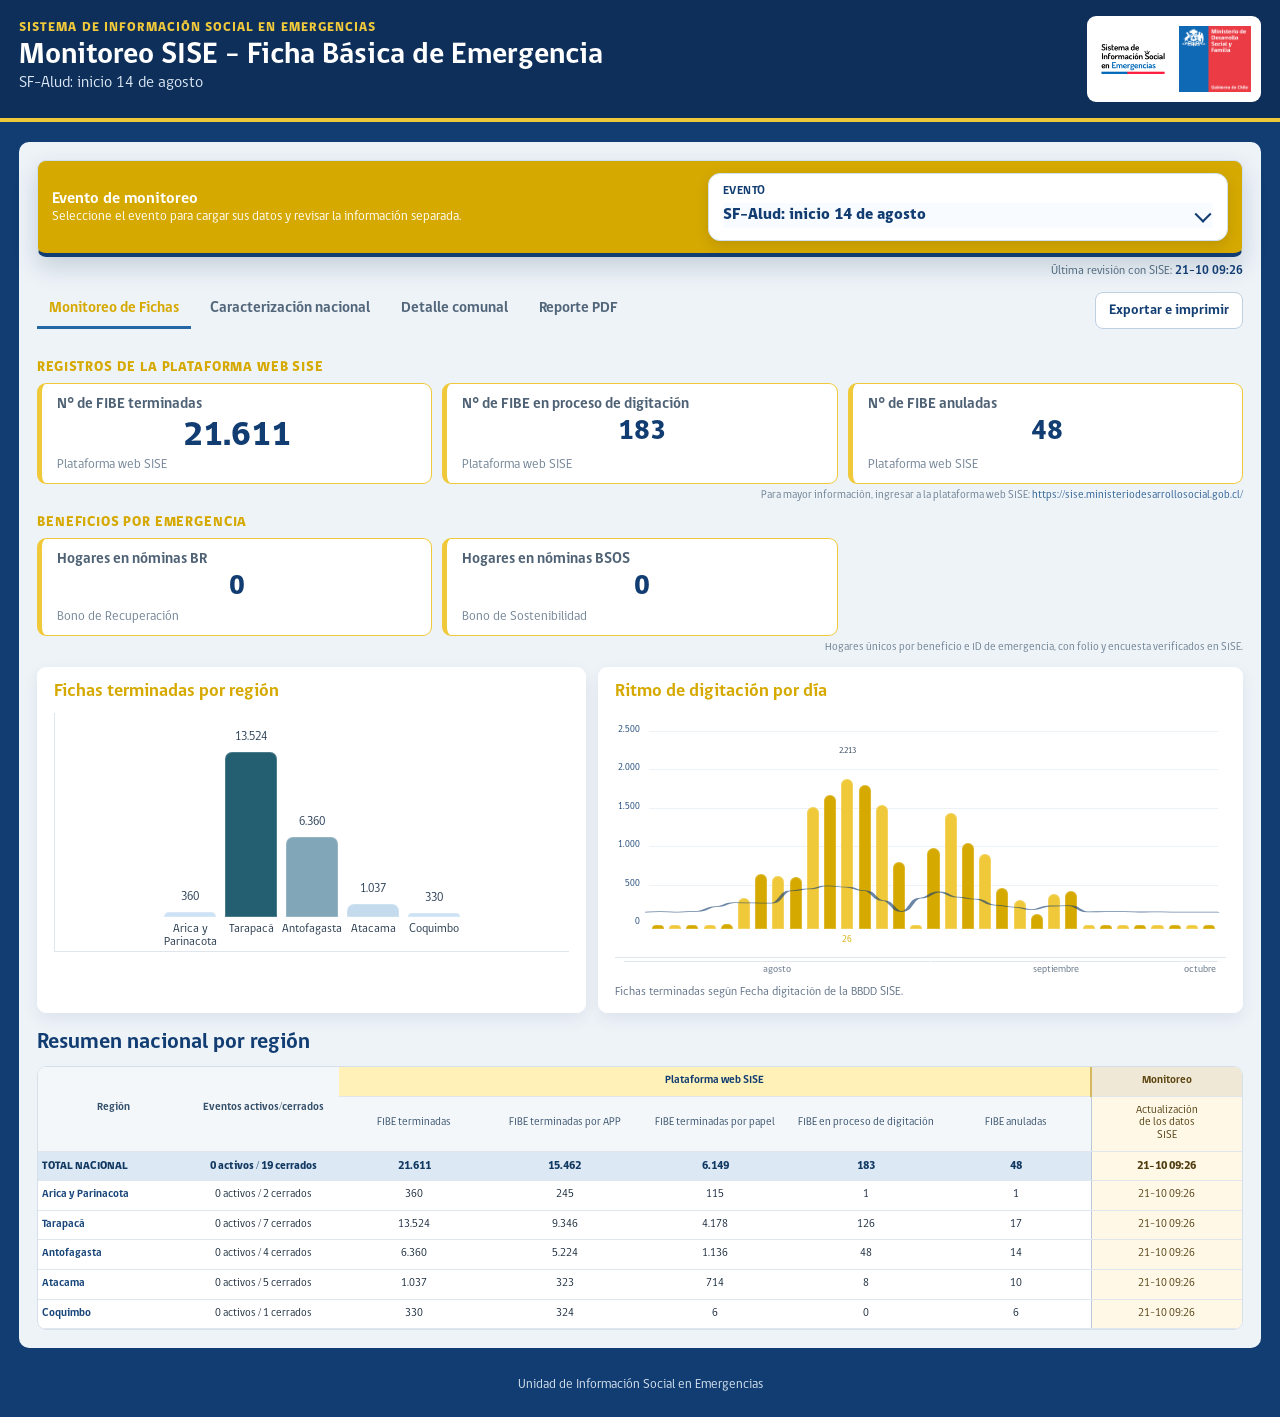
==== commit c9cd333d: "Agregar monitoreo SF Alud" ====
--- a/emergencias/index.html
+++ b/emergencias/index.html
@@ -67,7 +67,7 @@
 <main class="wrap"><div class="shell"><p class="print-only print-notice">Uso restringido e institucional. Resguarde esta información y no la comparta con personas no autorizadas.</p><p class="print-only print-sources">Fuente:<br>• Plataforma web SISE<br>• Información ingresada por las regiones</p><p class="print-only print-date" id="printDate"></p>
 <div class="eventbar"><div class="event-copy"><strong>Evento de monitoreo</strong><span>Seleccione el evento para cargar sus datos y revisar la información separada.</span></div><label><span>Evento</span><select id="eventoSelector"></select><div class="event-select"><button type="button" class="event-select-btn" id="eventoBoton">Seleccione evento</button><div class="event-options" id="eventoOpciones"></div></div></label><div class="event-status" id="eventoEstado">Cargando datos del evento...</div></div><div class="sise-update-line" id="siseUpdateLine">Cargando datos desde SISE...</div>
 <div class="topbar"><div class="nav"><button class="active" data-tab="resumen">Monitoreo de Fichas</button><button data-tab="caracterizacion">Caracterización nacional</button><button data-tab="detalle">Detalle comunal</button><button data-tab="reporte">Reporte PDF</button></div><div class="downloads"><button class="download-toggle" id="downloadToggle">Exportar e imprimir</button><div class="download-menu" id="downloadMenu"><button class="btn" onclick="abrirReporteImprimible()">Imprimir / guardar PDF</button><button class="btn" onclick="descargarExcel()">Datos Excel</button></div></div></div>
-<section id="resumen" class="panel active"><div class="print-only print-title">Monitoreo de Fichas</div><div class="summary-row"><div class="summary-block"><p class="section-label">Información agregada</p><div class="metric-grid regional-grid" id="kpiAlfa"></div></div><div class="summary-block"><p class="section-label">Información autorreportada por la región</p><div class="metric-grid regional-grid" id="kpisRegionales"></div></div></div><div class="summary-block"><p class="section-label">REGISTROS DE LA PLATAFORMA WEB SISE</p><div class="metric-grid sise-grid" id="kpisSise"></div><p class="sise-note">Para mayor información, ingresar a la plataforma web SISE: <a href="https://sise.ministeriodesarrollosocial.gob.cl/" target="_blank" rel="noopener">https://sise.ministeriodesarrollosocial.gob.cl/</a></p></div><div id="monitorCharts"></div><div id="alertasContent"></div><div class="print-only print-title">Resumen nacional por región</div><div class="content-section"><h2 class="content-title">Resumen nacional por región</h2><div id="resumenRegionContent"></div></div><p class="note-box">Fichas aplicadas corresponde a un dato diario reportado por la región. Por regla, el consolidado nunca puede ser menor que la suma de FIBE terminadas y FIBE en proceso de digitación registradas en la plataforma web SISE.</p></section>
+<section id="resumen" class="panel active"><div class="print-only print-title">Monitoreo de Fichas</div><div class="summary-row"><div class="summary-block"><p class="section-label">Información agregada</p><div class="metric-grid regional-grid" id="kpiAlfa"></div></div><div class="summary-block"><p class="section-label">Información autorreportada por la región</p><div class="metric-grid regional-grid" id="kpisRegionales"></div></div></div><div class="summary-block"><p class="section-label">REGISTROS DE LA PLATAFORMA WEB SISE</p><div class="metric-grid sise-grid" id="kpisSise"></div><p class="sise-note">Para mayor información, ingresar a la plataforma web SISE: <a href="https://sise.ministeriodesarrollosocial.gob.cl/" target="_blank" rel="noopener">https://sise.ministeriodesarrollosocial.gob.cl/</a></p></div><div class="summary-block" id="beneficiosContent"></div><div id="monitorCharts"></div><div id="alertasContent"></div><div class="print-only print-title">Resumen nacional por región</div><div class="content-section"><h2 class="content-title">Resumen nacional por región</h2><div id="resumenRegionContent"></div></div><p class="note-box">Fichas aplicadas corresponde a un dato diario reportado por la región. Por regla, el consolidado nunca puede ser menor que la suma de FIBE terminadas y FIBE en proceso de digitación registradas en la plataforma web SISE.</p></section>
 <section id="detalle" class="panel"><div class="content-section"><h2 class="content-title">Detalle comunal</h2><div class="filterbar"><label>Región<select id="detalleRegion"></select></label><label>Comuna<select id="detalleComuna"></select></label></div><div id="detalleContent"></div></div></section>
 
 <section id="caracterizacion" class="panel"><div class="content-section"><h2 class="content-title">Caracterización nacional</h2><div class="filterbar"><label>Región<select id="carRegion"></select></label><label>Comuna<select id="carComuna"></select></label></div><div id="caracterizacionContent"></div></div></section>
@@ -125,7 +125,7 @@
 function eventoStorageKey(base){return `${base}:${eventoActual.id||eventoPredeterminado.id}`}
 function cargarReportesRegionales(){let key=eventoStorageKey('uise-reportes-regionales'),legacy=eventoActual.id==='sf-20260716'?localStorage.getItem('uise-reportes-regionales'):null;reportesRegionales=JSON.parse(localStorage.getItem(key)||legacy||'[]')}
 function guardarReportesRegionales(){localStorage.setItem(eventoStorageKey('uise-reportes-regionales'),JSON.stringify(reportesRegionales))}
-function limpiarDatosEvento(){datosSise=[];ritmoDigitacion=[];bonoRecuperacionResumen={total:0,regiones:{},comunas:{}};eventosDetectados=[];eventosInfo=[];alertasSise=[];ultimaSyncSise='';ultimaSyncSiseFecha='';historialRobot=[];combinadosCache=null}
+function limpiarDatosEvento(){if(document.getElementById('beneficiosContent'))document.getElementById('beneficiosContent').innerHTML='';datosSise=[];ritmoDigitacion=[];bonoRecuperacionResumen={total:0,regiones:{},comunas:{}};eventosDetectados=[];eventosInfo=[];alertasSise=[];ultimaSyncSise='';ultimaSyncSiseFecha='';historialRobot=[];combinadosCache=null}
 function actualizarEncabezadoEvento(){document.body.dataset.tema=eventoActual.tema||'';if(window.eventoSubtitulo)eventoSubtitulo.textContent=eventoActual.subtitulo||'Sistema Frontal - Julio';if(window.eventoEstado)eventoEstado.textContent=datosSise.length?`Datos cargados: ${eventoActual.nombre}`:`Cargando datos: ${eventoActual.nombre}`;if(window.siseUpdateLine)siseUpdateLine.innerHTML=datosSise.length?`&Uacute;ltima revisi&oacute;n con SISE: <strong>${ultimaHora()}</strong>`:'Cargando datos desde SISE...'}
 function esEventoSf27(){return eventoActual.id==='sf-20260727'}
 function esEventoAlud(){return eventoActual.id==='sf-alud-20260814'}
@@ -225,7 +225,13 @@
 function encabezado(){let simple=esEventoSimple();return simple?`<thead><tr><th rowspan="2">Región</th><th rowspan="2">Eventos activos/cerrados</th><th colspan="5" class="group-sise">Plataforma web SISE</th><th colspan="1" class="group-monitor print-hide">Monitoreo</th></tr><tr>${thSise('FIBE terminadas')}${thSise('FIBE terminadas por APP')}${thSise('FIBE terminadas por papel')}${thSise('FIBE en proceso de digitación')}${thSise('FIBE anuladas','sise-end')}<th class="print-hide monitor-col update">Actualización<br>de los datos<br>SISE</th></tr></thead>`:`<thead><tr><th rowspan="2">Región</th><th colspan="1" class="group-regional">Información agregada</th><th colspan="1" class="group-regional">Información autorreportada por la región</th><th colspan="5" class="group-sise">Plataforma web SISE</th><th rowspan="2" class="group-regional regional-end">Hogares FIBE remitidos en nómina para Bono Recuperación</th><th colspan="1" class="group-monitor print-hide">Monitoreo</th></tr><tr>${thReg('Viviendas reportadas en el ALFA o Informe SENAPRED','agregada-end')}${thReg('Fichas aplicadas','regional-end')}${thSise('FIBE terminadas')}${thSise('FIBE terminadas por APP')}${thSise('FIBE terminadas por papel')}${thSise('FIBE en proceso de digitación')}${thSise('FIBE anuladas','sise-end')}<th class="print-hide monitor-col update">Actualización<br>de los datos<br>SISE</th></tr></thead>`}
 function valorAlerta(v){return v===undefined||v===null||v===''?'':(Number.isFinite(+v)?fmt(v):String(v))}
 function renderAlertas(){alertasContent.innerHTML=alertasSise.length?`<div class="content-section"><h2 class="content-title">Alertas de revisión</h2><div class="tablebox"><table class="commune-table"><thead><tr><th>Tipo</th><th>ID</th><th>Región</th><th>Comuna</th><th>Campo</th><th>Anterior</th><th>Actual</th><th>Detalle</th></tr></thead><tbody>${alertasSise.map(a=>`<tr><td>${a.tipo}</td><td>${a.id||''}</td><td>${a.region||''}</td><td>${a.comuna||''}</td><td>${a.campo||''}</td><td>${valorAlerta(a.valorAnterior)}</td><td>${valorAlerta(a.valorActual)}</td><td>${a.detalle||''}</td></tr>`).join('')}</tbody></table></div></div>`:''}
-function render(){combinadosCache=null;let simple=esEventoSimple(),t=totales();if(kpiAlfaEl){kpiAlfaEl.innerHTML=simple?'':metric('N° de Viviendas reportadas en el ALFA o Informe SENAPRED',t.alfa,'Informe SENAPRED',true,tooltipAlfa);kpiAlfaEl.closest('.summary-block').style.display=simple?'none':''}kpisRegionales.innerHTML=simple?'':metric('N° de Fichas aplicadas',t.ap,'Reporte regional',true,tooltipRegional['Fichas aplicadas'])+metric(encuestadoresTexto(),t.en,'Reporte regional',false,tituloRegional);kpisRegionales.closest('.summary-block').style.display=simple?'none':'';kpisSise.innerHTML=metric('N° de FIBE terminadas',t.te,'Plataforma web SISE',true,tituloSise)+metric('N° de FIBE en proceso de digitación',t.di,'Plataforma web SISE',false,tituloSise)+metric('N° de FIBE anuladas',t.an,'Plataforma web SISE',false,tituloSise);if(window.ultimaActualizacion)ultimaActualizacion.textContent='';if(window.siseUpdateLine)siseUpdateLine.innerHTML=datosSise.length?`&Uacute;ltima revisi&oacute;n con SISE: <strong>${ultimaHora()}</strong>`:'Cargando datos desde SISE...';document.getElementById('printDate').textContent=`Fecha y hora de impresión: ${fechaHora()}`;renderAlertas();if(window.monitorCharts)monitorCharts.innerHTML=graficosMonitor();let filaTotal=simple?`<tr class="national-row"><td class="name-cell">TOTAL NACIONAL</td><td>${resumenEstadosEventos(eventosInfo.length?eventosInfo:sumarSisePorComuna())}</td><td>${fmt(t.te)}</td><td>${fmt(t.ta)}</td><td>${fmt(t.tp)}</td><td>${fmt(t.di)}</td><td class="sise-end">${fmt(t.an)}</td><td class="print-hide monitor-col update">${ultimaHora()}</td></tr>`:`<tr class="national-row"><td class="name-cell">TOTAL NACIONAL</td><td class="agregada-end">${fmt(t.alfa)}</td><td class="regional-end">${fmt(t.ap)}</td><td>${fmt(t.te)}</td><td>${fmt(t.ta)}</td><td>${fmt(t.tp)}</td><td>${fmt(t.di)}</td><td class="sise-end">${fmt(t.an)}</td><td class="regional-end">${fmt(t.br)}</td><td class="print-hide monitor-col update">${ultimaHora()}</td></tr>`;let html=`<div class="tablebox"><table class="monitor-table">${encabezado()}<tbody>${filaTotal}`;regionesVista().forEach(r=>{let s=resumenRegion(r),e=estado(r),hint=e[0]==='progress'?'Dato en proceso: la información regional puede cambiar durante el día.':e[0]==='done'?'Dato actualizado: la región confirmó que esta información corresponde al reporte del día.':'';html+=simple?`<tr class="region-row ${e[0]==='progress'?'row-progress':''}" data-region="${r}" title="${hint}"><td class="name-cell">${r}</td><td>${estadosEventosRegion(r)}</td><td>${fmt(s.te)}</td><td>${fmt(s.ta)}</td><td>${fmt(s.tp)}</td><td>${fmt(s.di)}</td><td class="sise-end">${fmt(s.an)}</td><td class="print-hide monitor-col update">${horaRegion(r)}</td></tr>`:`<tr class="region-row ${e[0]==='progress'?'row-progress':''}" data-region="${r}" title="${hint}"><td class="name-cell">${r}</td><td class="agregada-end">${fmt(s.alfa)}</td><td class="regional-end">${fmt(s.ap)}</td><td>${fmt(s.te)}</td><td>${fmt(s.ta)}</td><td>${fmt(s.tp)}</td><td>${fmt(s.di)}</td><td class="sise-end">${fmt(s.an)}</td><td class="regional-end">${fmt(s.br)}</td><td class="print-hide monitor-col update">${horaRegion(r)}</td></tr>`});html+='</tbody></table></div>';resumenRegionContent.innerHTML=html;document.querySelectorAll('.region-row').forEach(x=>x.onclick=()=>abrirModal(x.dataset.region));document.querySelector('.note-box').style.display=simple?'none':'';renderDetalle();renderCaracterizacion();if(historial.classList.contains('active'))renderHistorial()}
+function renderBeneficios(){
+ const container=document.getElementById('beneficiosContent');if(!container)return;
+ const filas=datosSise.filter(d=>+(d.bonoRecuperacion||0)||+(d.bonoSostenibilidad||0)).sort(compararRegionComuna);
+ const br=filas.reduce((s,d)=>s+ +(d.bonoRecuperacion||0),0),bs=filas.reduce((s,d)=>s+ +(d.bonoSostenibilidad||0),0);
+ container.innerHTML=`<p class="section-label">BENEFICIOS POR EMERGENCIA</p><div class="metric-grid regional-grid">${metric('Hogares en n&oacute;minas BR',br,'Bono de Recuperaci&oacute;n')}${metric('Hogares en n&oacute;minas BSOS',bs,'Bono de Sostenibilidad')}</div><p class="sise-note">Hogares &uacute;nicos por beneficio e ID de emergencia, con folio y encuesta verificados en SISE.</p>${filas.length?`<details><summary>Ver beneficios por emergencia y comuna</summary><div class="tablebox"><table class="commune-table"><thead><tr><th>Regi&oacute;n</th><th>Comuna</th><th>ID SISE</th><th>Hogares BR</th><th>Hogares BSOS</th></tr></thead><tbody>${filas.map(d=>`<tr><td>${d.region}</td><td>${d.comuna}</td><td>${d.id}</td><td>${fmt(d.bonoRecuperacion||0)}</td><td>${fmt(d.bonoSostenibilidad||0)}</td></tr>`).join('')}</tbody></table></div></details>`:''}`;
+}
+function render(){combinadosCache=null;let simple=esEventoSimple(),t=totales();if(kpiAlfaEl){kpiAlfaEl.innerHTML=simple?'':metric('N° de Viviendas reportadas en el ALFA o Informe SENAPRED',t.alfa,'Informe SENAPRED',true,tooltipAlfa);kpiAlfaEl.closest('.summary-block').style.display=simple?'none':''}kpisRegionales.innerHTML=simple?'':metric('N° de Fichas aplicadas',t.ap,'Reporte regional',true,tooltipRegional['Fichas aplicadas'])+metric(encuestadoresTexto(),t.en,'Reporte regional',false,tituloRegional);kpisRegionales.closest('.summary-block').style.display=simple?'none':'';kpisSise.innerHTML=metric('N° de FIBE terminadas',t.te,'Plataforma web SISE',true,tituloSise)+metric('N° de FIBE en proceso de digitación',t.di,'Plataforma web SISE',false,tituloSise)+metric('N° de FIBE anuladas',t.an,'Plataforma web SISE',false,tituloSise);if(window.ultimaActualizacion)ultimaActualizacion.textContent='';if(window.siseUpdateLine)siseUpdateLine.innerHTML=datosSise.length?`&Uacute;ltima revisi&oacute;n con SISE: <strong>${ultimaHora()}</strong>`:'Cargando datos desde SISE...';document.getElementById('printDate').textContent=`Fecha y hora de impresión: ${fechaHora()}`;renderAlertas();renderBeneficios();if(window.monitorCharts)monitorCharts.innerHTML=graficosMonitor();let filaTotal=simple?`<tr class="national-row"><td class="name-cell">TOTAL NACIONAL</td><td>${resumenEstadosEventos(eventosInfo.length?eventosInfo:sumarSisePorComuna())}</td><td>${fmt(t.te)}</td><td>${fmt(t.ta)}</td><td>${fmt(t.tp)}</td><td>${fmt(t.di)}</td><td class="sise-end">${fmt(t.an)}</td><td class="print-hide monitor-col update">${ultimaHora()}</td></tr>`:`<tr class="national-row"><td class="name-cell">TOTAL NACIONAL</td><td class="agregada-end">${fmt(t.alfa)}</td><td class="regional-end">${fmt(t.ap)}</td><td>${fmt(t.te)}</td><td>${fmt(t.ta)}</td><td>${fmt(t.tp)}</td><td>${fmt(t.di)}</td><td class="sise-end">${fmt(t.an)}</td><td class="regional-end">${fmt(t.br)}</td><td class="print-hide monitor-col update">${ultimaHora()}</td></tr>`;let html=`<div class="tablebox"><table class="monitor-table">${encabezado()}<tbody>${filaTotal}`;regionesVista().forEach(r=>{let s=resumenRegion(r),e=estado(r),hint=e[0]==='progress'?'Dato en proceso: la información regional puede cambiar durante el día.':e[0]==='done'?'Dato actualizado: la región confirmó que esta información corresponde al reporte del día.':'';html+=simple?`<tr class="region-row ${e[0]==='progress'?'row-progress':''}" data-region="${r}" title="${hint}"><td class="name-cell">${r}</td><td>${estadosEventosRegion(r)}</td><td>${fmt(s.te)}</td><td>${fmt(s.ta)}</td><td>${fmt(s.tp)}</td><td>${fmt(s.di)}</td><td class="sise-end">${fmt(s.an)}</td><td class="print-hide monitor-col update">${horaRegion(r)}</td></tr>`:`<tr class="region-row ${e[0]==='progress'?'row-progress':''}" data-region="${r}" title="${hint}"><td class="name-cell">${r}</td><td class="agregada-end">${fmt(s.alfa)}</td><td class="regional-end">${fmt(s.ap)}</td><td>${fmt(s.te)}</td><td>${fmt(s.ta)}</td><td>${fmt(s.tp)}</td><td>${fmt(s.di)}</td><td class="sise-end">${fmt(s.an)}</td><td class="regional-end">${fmt(s.br)}</td><td class="print-hide monitor-col update">${horaRegion(r)}</td></tr>`});html+='</tbody></table></div>';resumenRegionContent.innerHTML=html;document.querySelectorAll('.region-row').forEach(x=>x.onclick=()=>abrirModal(x.dataset.region));document.querySelector('.note-box').style.display=simple?'none':'';renderDetalle();renderCaracterizacion();if(historial.classList.contains('active'))renderHistorial()}
 function abrirModal(r){let simple=esEventoSimple(),m=new Map();combinados().filter(d=>d.region===r&&(simple?(d.id&&tieneDatoSise(d)):(d.alfa||d.aplicadas||d.encuestadores||d.bonoRecuperacion||d.terminadas||d.digitacion||d.anuladas||d.personas))).forEach((d,i)=>{let k=histKeyText(d.comuna),prev=m.get(k),orden=fechaCapturaMs(d)||i;if(!prev||orden>prev._orden)m.set(k,{...d,_orden:orden})});let f=[...m.values()].sort((a,b)=>String(a.comuna||'').localeCompare(String(b.comuna||''),'es-CL'));modalTitle.textContent=`Comunas reportadas — ${r}`;modalBody.innerHTML=f.length?(simple?`<table class="commune-table"><thead><tr><th rowspan="2">Comuna</th><th rowspan="2">ID SISE</th><th rowspan="2">Estado evento</th><th colspan="8" class="group-sise">Plataforma web SISE</th><th colspan="1" class="group-monitor">Monitoreo</th></tr><tr><th>FIBE terminadas</th><th>FIBE terminadas por APP</th><th>FIBE terminadas por papel</th><th>FIBE en proceso de digitación</th><th>FIBE anuladas</th><th class="subgroup subgroup-start">Personas en FIBE terminadas</th><th class="subgroup">Niños, niñas y adolescentes</th><th class="subgroup sise-end">Personas mayores / discapacidad</th><th class="monitor-col update">Actualización<br>de los datos<br>SISE</th></tr></thead><tbody>${f.map(d=>`<tr><td>${d.comuna}</td><td>${d.id}</td><td>${d.estadoEvento||""}</td><td>${fmt(d.terminadas)}</td><td>${fmt(d.terminadasApp)}</td><td>${fmt(d.terminadasPapel)}</td><td>${fmt(d.digitacion)}</td><td>${fmt(d.anuladas)}</td><td class="subgroup subgroup-start">${fmt(d.personas)}</td><td class="subgroup">${fmt(d.nna)}</td><td class="subgroup sise-end">${fmt(d.mayores)} / ${fmt(d.discapacidad)}</td><td class="monitor-col update">${fechaHoraSise(d)}</td></tr>`).join('')}</tbody></table>`:`<table class="commune-table"><thead><tr><th rowspan="2">Comuna</th><th colspan="1" class="group-regional">Información agregada</th><th colspan="1" class="group-regional">Información autorreportada por la región</th><th colspan="8" class="group-sise">Plataforma web SISE</th><th rowspan="2" class="group-regional regional-end">Hogares FIBE remitidos en nómina para Bono Recuperación</th><th colspan="1" class="group-monitor">Monitoreo</th></tr><tr><th>${hogaresAlfaLabel}</th><th class="regional-end">Fichas aplicadas</th><th>FIBE terminadas</th><th>FIBE terminadas por APP</th><th>FIBE terminadas por papel</th><th>FIBE en proceso de digitación</th><th>FIBE anuladas</th><th class="subgroup subgroup-start">Personas en FIBE terminadas</th><th class="subgroup">Niños, niñas y adolescentes</th><th class="subgroup sise-end">Personas mayores / discapacidad</th><th class="monitor-col update">Actualización<br>de los datos<br>SISE</th></tr></thead><tbody>${f.map(d=>`<tr><td>${d.comuna}</td><td class="agregada-end">${fmt(d.alfa)}</td><td class="regional-end">${fmt(d.aplicadas)}</td><td>${fmt(d.terminadas)}</td><td>${fmt(d.terminadasApp)}</td><td>${fmt(d.terminadasPapel)}</td><td>${fmt(d.digitacion)}</td><td>${fmt(d.anuladas)}</td><td class="subgroup subgroup-start">${fmt(d.personas)}</td><td class="subgroup">${fmt(d.nna)}</td><td class="subgroup sise-end">${fmt(d.mayores)} / ${fmt(d.discapacidad)}</td><td class="regional-end">${fmt(d.bonoRecuperacion)}</td><td class="monitor-col update">${fechaHoraSise(d)}</td></tr>`).join('')}</tbody></table>`):'<div class="empty">No existen comunas con información reportada para esta región.</div>';communeModal.classList.add('open')}
 function poblarFiltrosDetalle(){if(!detalleRegion||detalleRegion.dataset.ready)return;detalleRegion.innerHTML='<option value="">Todas las regiones</option>'+regionesVista().map(r=>`<option>${r}</option>`).join('');detalleComuna.innerHTML='<option value="">Todas las comunas</option>'+comunasDetalleOrdenadas('').map(c=>`<option>${c}</option>`).join('');detalleRegion.onchange=()=>{detalleComuna.innerHTML='<option value="">Todas las comunas</option>'+comunasDetalleOrdenadas(detalleRegion.value).map(c=>`<option>${c}</option>`).join('');renderDetalle()};detalleComuna.onchange=renderDetalle;detalleRegion.dataset.ready='1'}
 function renderDetalle(){poblarFiltrosDetalle();let simple=esEventoSimple(),f=combinados().filter(d=>simple?(d.id&&tieneDatoSise(d)):(d.alfa||d.aplicadas||d.encuestadores||d.bonoRecuperacion||d.terminadas||d.digitacion||d.anuladas||d.personas));if(detalleRegion&&detalleRegion.value)f=f.filter(d=>d.region===detalleRegion.value);if(detalleComuna&&detalleComuna.value)f=f.filter(d=>d.comuna===detalleComuna.value);f=f.sort(compararRegionComuna);let t=f.reduce((o,d)=>(o.alfa+=+(d.alfa||0),o.aplicadas+=+(d.aplicadas||0),o.encuestadores+=+(d.encuestadores||0),o.bonoRecuperacion+=+(d.bonoRecuperacion||0),o.terminadas+=+(d.terminadas||0),o.terminadasApp+=+(d.terminadasApp||0),o.terminadasPapel+=+(d.terminadasPapel||0),o.digitacion+=+(d.digitacion||0),o.anuladas+=+(d.anuladas||0),o.personas+=+(d.personas||0),o.nna+=+(d.nna||0),o.mayores+=+(d.mayores||0),o.discapacidad+=+(d.discapacidad||0),o),{alfa:0,aplicadas:0,encuestadores:0,bonoRecuperacion:0,terminadas:0,terminadasApp:0,terminadasPapel:0,digitacion:0,anuladas:0,personas:0,nna:0,mayores:0,discapacidad:0});if(detalleRegion&&detalleRegion.value&&!detalleComuna.value)t.alfa=alfaSenapred(detalleRegion.value);if(!detalleRegion?.value&&!detalleComuna?.value)t.alfa=regionesMonitoreo.reduce((s,r)=>s+alfaSenapred(r),0);let totalRow=simple?`<tr class="national-row"><td colspan="4">TOTAL</td><td>${fmt(t.terminadas)}</td><td>${fmt(t.terminadasApp)}</td><td>${fmt(t.terminadasPapel)}</td><td>${fmt(t.digitacion)}</td><td>${fmt(t.anuladas)}</td><td class="subgroup subgroup-start">${fmt(t.personas)}</td><td class="subgroup">${fmt(t.nna)}</td><td class="subgroup">${fmt(t.mayores)}</td><td class="subgroup sise-end">${fmt(t.discapacidad)}</td><td class="monitor-col update">${detalleRegion&&detalleRegion.value?horaRegion(detalleRegion.value):ultimaHora()}</td></tr>`:`<tr class="national-row"><td colspan="2">TOTAL</td><td class="agregada-end">${fmt(t.alfa)}</td><td class="regional-end">${fmt(t.aplicadas)}</td><td>${fmt(t.terminadas)}</td><td>${fmt(t.terminadasApp)}</td><td>${fmt(t.terminadasPapel)}</td><td>${fmt(t.digitacion)}</td><td>${fmt(t.anuladas)}</td><td class="subgroup subgroup-start">${fmt(t.personas)}</td><td class="subgroup">${fmt(t.nna)}</td><td class="subgroup">${fmt(t.mayores)}</td><td class="subgroup sise-end">${fmt(t.discapacidad)}</td><td class="regional-end">${fmt(t.bonoRecuperacion)}</td><td class="monitor-col update">${detalleRegion&&detalleRegion.value?horaRegion(detalleRegion.value):ultimaHora()}</td></tr>`;detalleContent.innerHTML=f.length?(simple?`<div class="tablebox"><table class="commune-table"><thead><tr><th rowspan="2">Región</th><th rowspan="2">Comuna</th><th rowspan="2">ID SISE</th><th rowspan="2">Estado evento</th><th colspan="9" class="group-sise">Plataforma web SISE</th><th colspan="1" class="group-monitor">Monitoreo</th></tr><tr>${thSise('FIBE terminadas')}${thSise('FIBE terminadas por APP')}${thSise('FIBE terminadas por papel')}${thSise('FIBE en proceso de digitación')}${thSise('FIBE anuladas')}${thSise('Personas registradas en FIBE terminadas','subgroup subgroup-start')}${thSise('Niños, niñas y adolescentes','subgroup')}${thSise('Personas mayores','subgroup')}${thSise('Personas con discapacidad y/o dependencia','subgroup sise-end')}<th class="monitor-col update">Actualización<br>de los datos<br>SISE</th></tr></thead><tbody>${totalRow}${f.map(d=>`<tr><td>${d.region}</td><td>${d.comuna}</td><td>${d.id}</td><td>${d.estadoEvento||""}</td><td>${fmt(d.terminadas)}</td><td>${fmt(d.terminadasApp)}</td><td>${fmt(d.terminadasPapel)}</td><td>${fmt(d.digitacion)}</td><td>${fmt(d.anuladas)}</td><td class="subgroup subgroup-start">${fmt(d.personas)}</td><td class="subgroup">${fmt(d.nna)}</td><td class="subgroup">${fmt(d.mayores)}</td><td class="subgroup sise-end">${fmt(d.discapacidad)}</td><td class="monitor-col update">${fechaHoraSise(d)}</td></tr>`).join('')}</tbody></table></div>`:`<div class="tablebox"><table class="commune-table"><thead><tr><th rowspan="2">Región</th><th rowspan="2">Comuna</th><th colspan="1" class="group-regional">Información agregada</th><th colspan="1" class="group-regional">Información autorreportada por la región</th><th colspan="9" class="group-sise">Plataforma web SISE</th><th rowspan="2" class="group-regional regional-end">Hogares FIBE remitidos en nómina para Bono Recuperación</th><th colspan="1" class="group-monitor">Monitoreo</th></tr><tr>${thReg(hogaresAlfaLabel)}${thReg('Fichas aplicadas','regional-end')}${thSise('FIBE terminadas')}${thSise('FIBE terminadas por APP')}${thSise('FIBE terminadas por papel')}${thSise('FIBE en proceso de digitación')}${thSise('FIBE anuladas')}${thSise('Personas registradas en FIBE terminadas','subgroup subgroup-start')}${thSise('Niños, niñas y adolescentes','subgroup')}${thSise('Personas mayores','subgroup')}${thSise('Personas con discapacidad y/o dependencia','subgroup sise-end')}<th class="monitor-col update">Actualización<br>de los datos<br>SISE</th></tr></thead><tbody>${totalRow}${f.map(d=>`<tr><td>${d.region}</td><td>${d.comuna}</td><td class="agregada-end">${fmt(d.alfa)}</td><td class="regional-end">${fmt(d.aplicadas)}</td><td>${fmt(d.terminadas)}</td><td>${fmt(d.terminadasApp)}</td><td>${fmt(d.terminadasPapel)}</td><td>${fmt(d.digitacion)}</td><td>${fmt(d.anuladas)}</td><td class="subgroup subgroup-start">${fmt(d.personas)}</td><td class="subgroup">${fmt(d.nna)}</td><td class="subgroup">${fmt(d.mayores)}</td><td class="subgroup sise-end">${fmt(d.discapacidad)}</td><td class="regional-end">${fmt(d.bonoRecuperacion)}</td><td class="monitor-col update">${fechaHoraSise(d)}</td></tr>`).join('')}</tbody></table></div>`):'<div class="empty">Aún no existen datos para los filtros seleccionados.</div>'}
